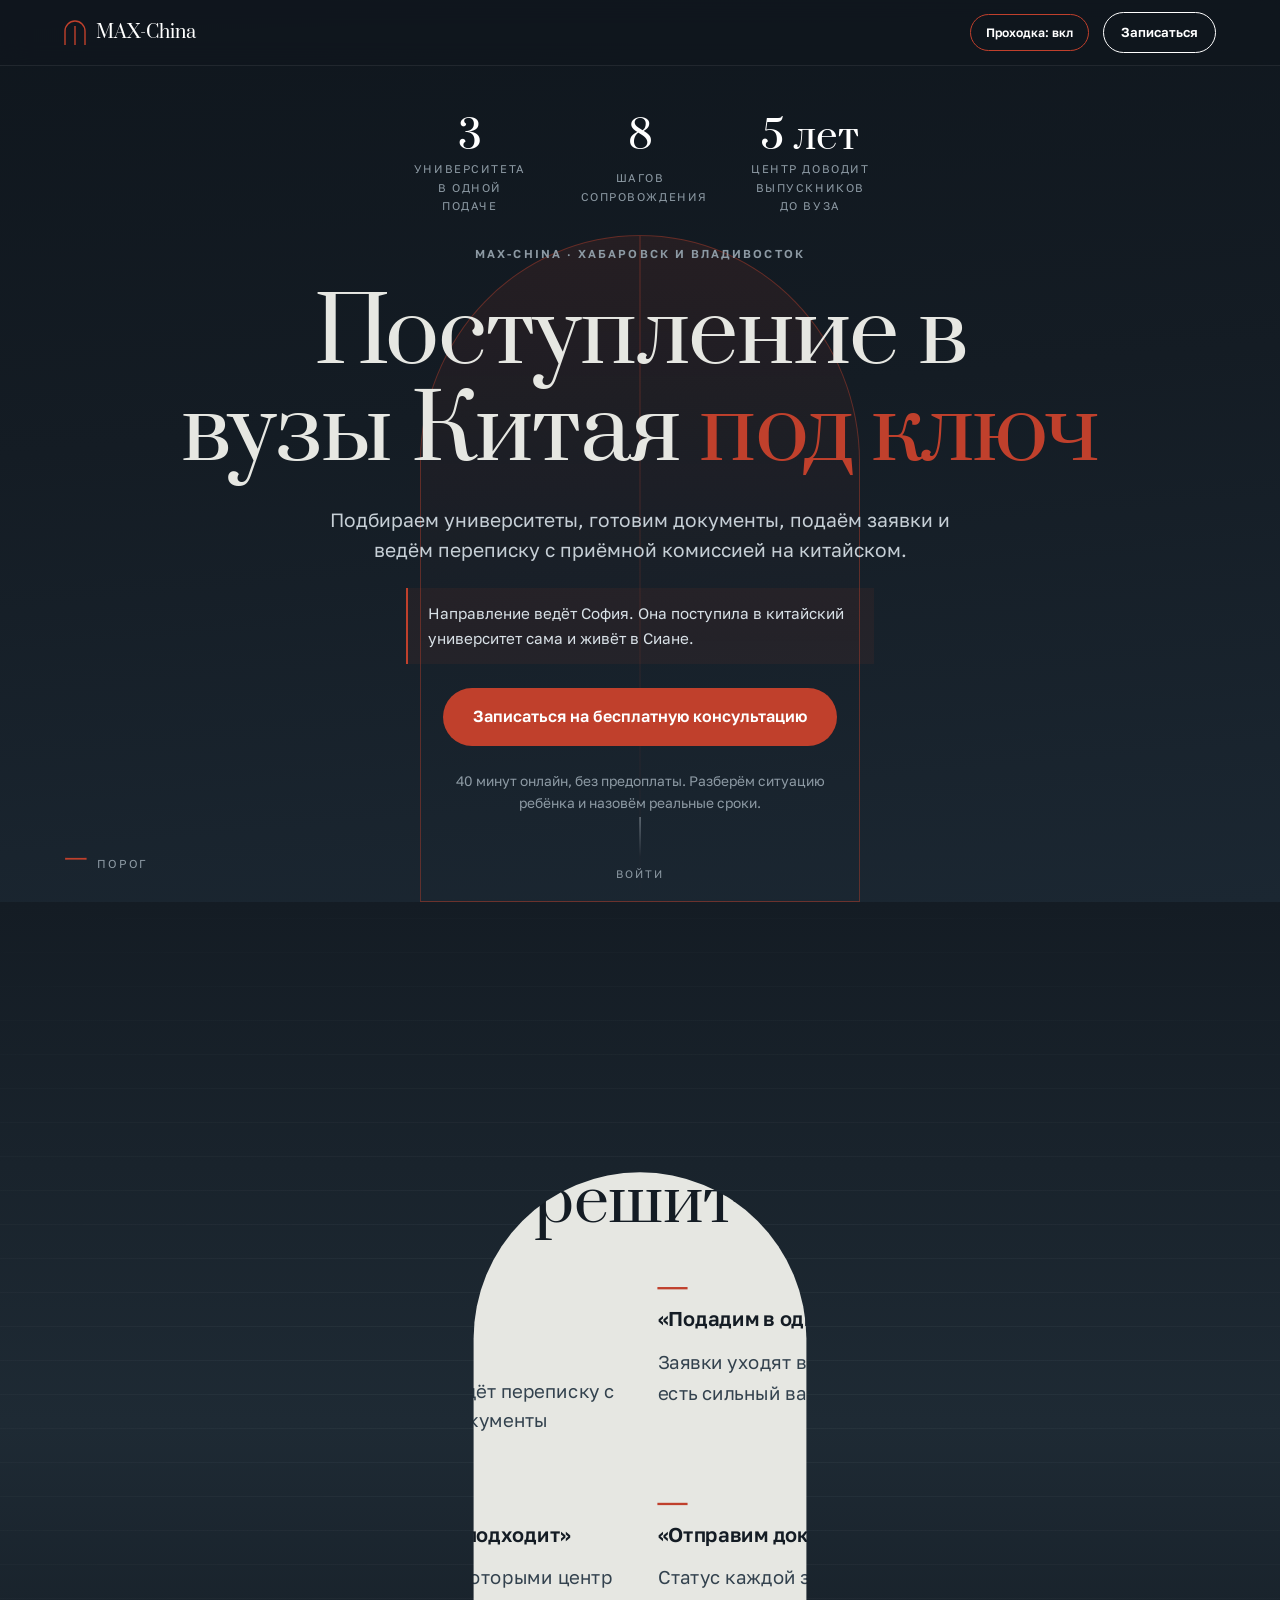
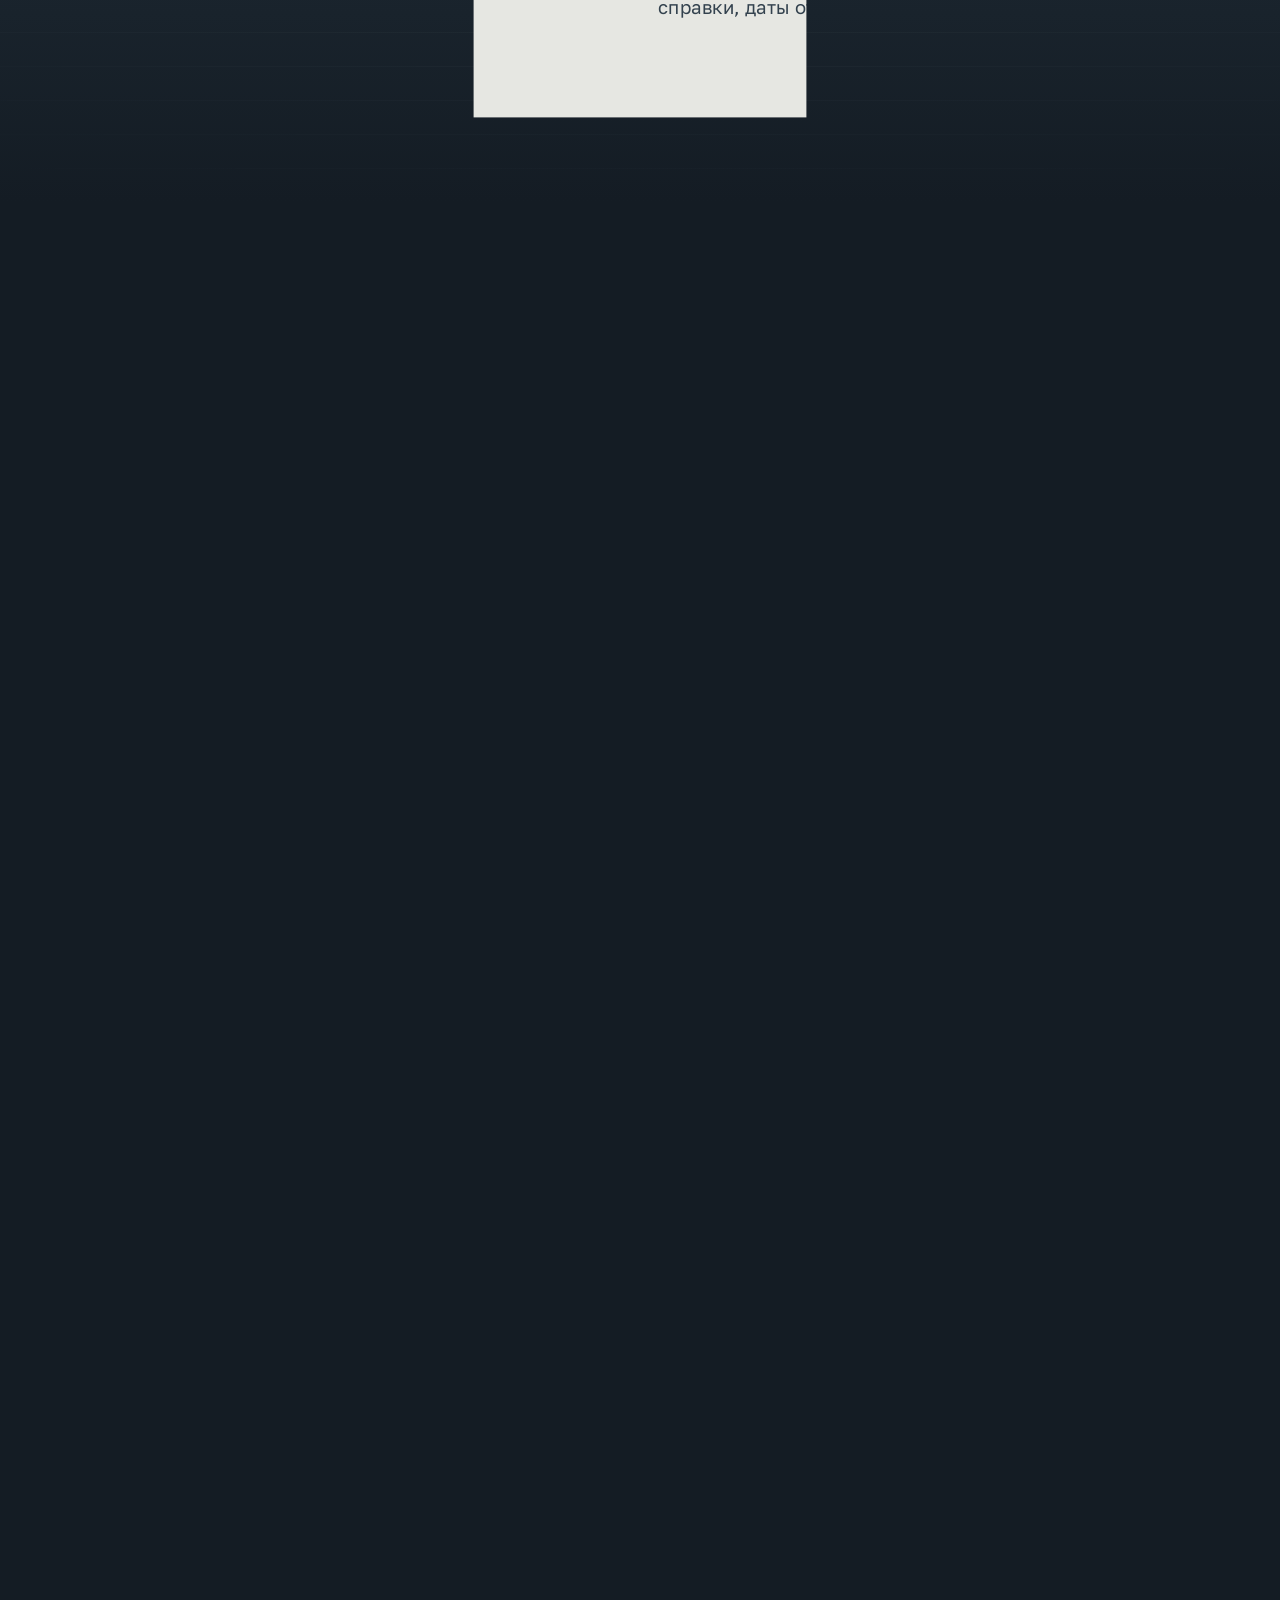
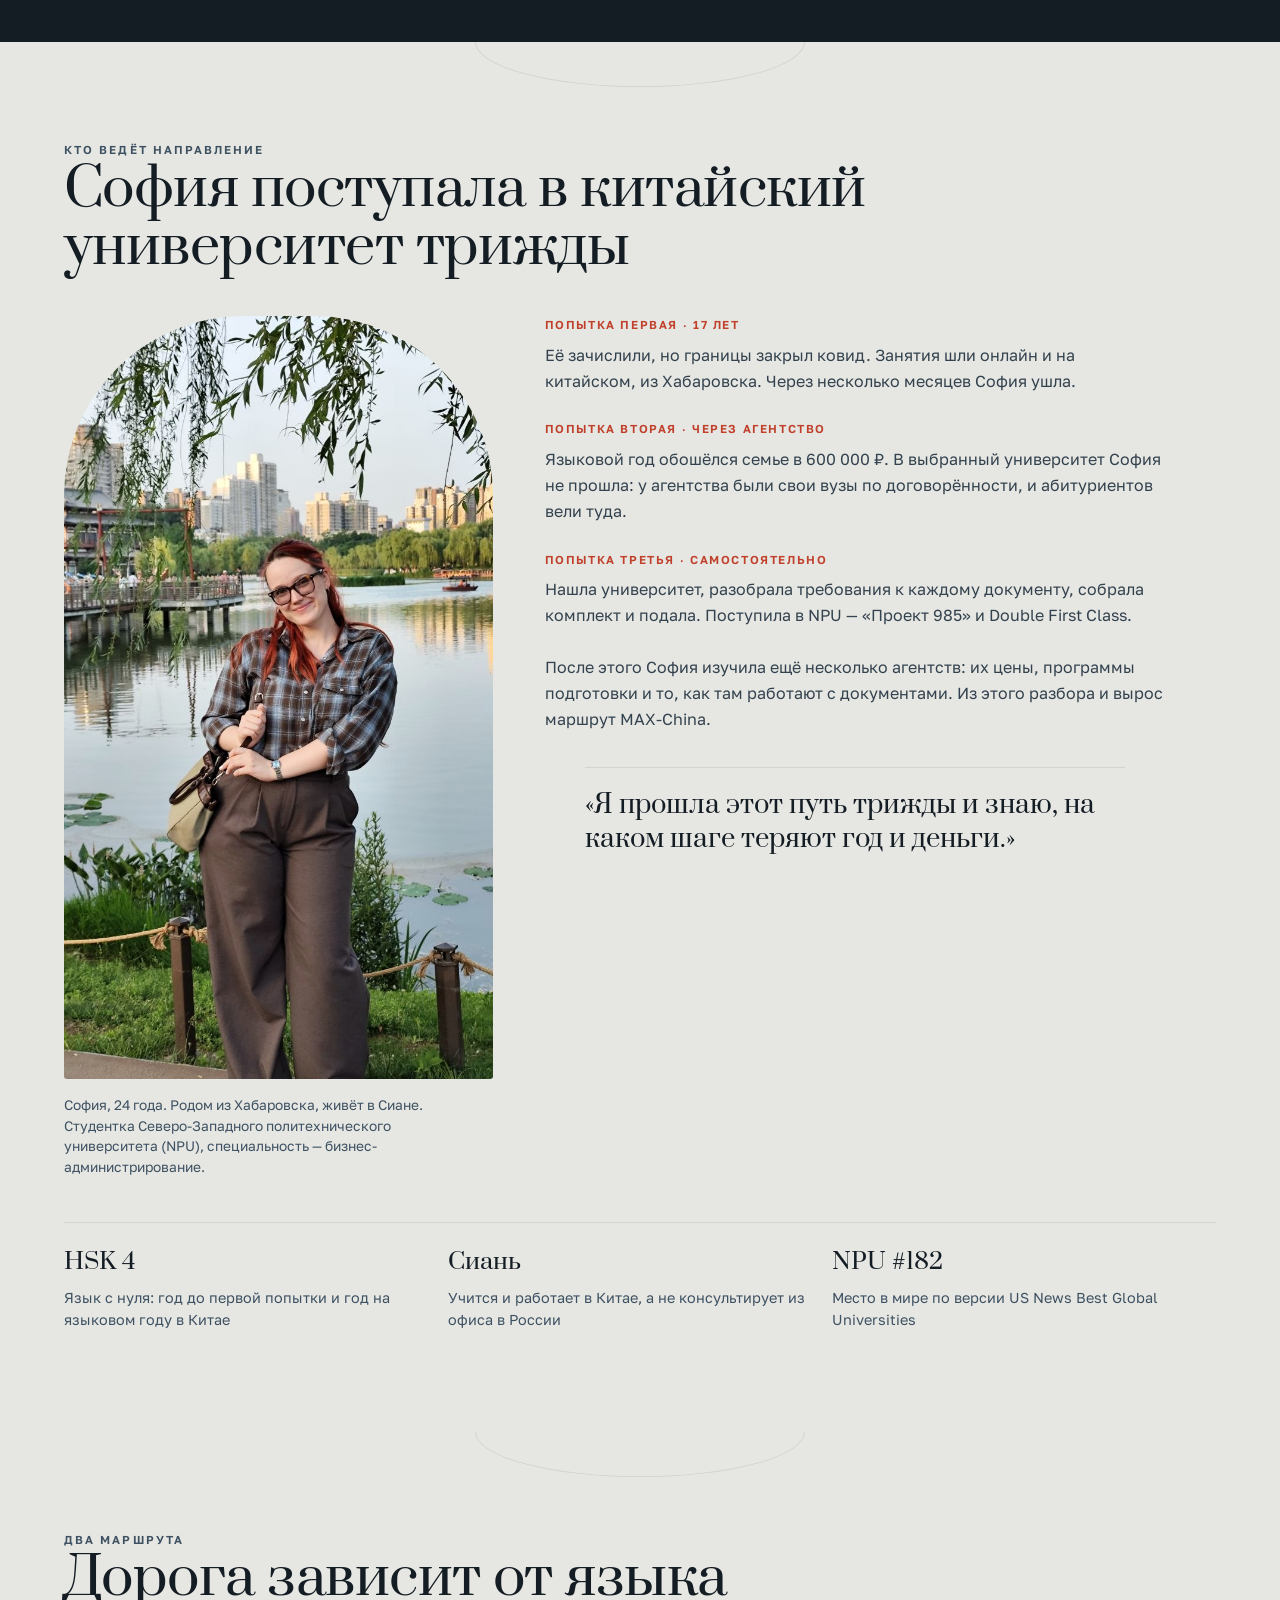
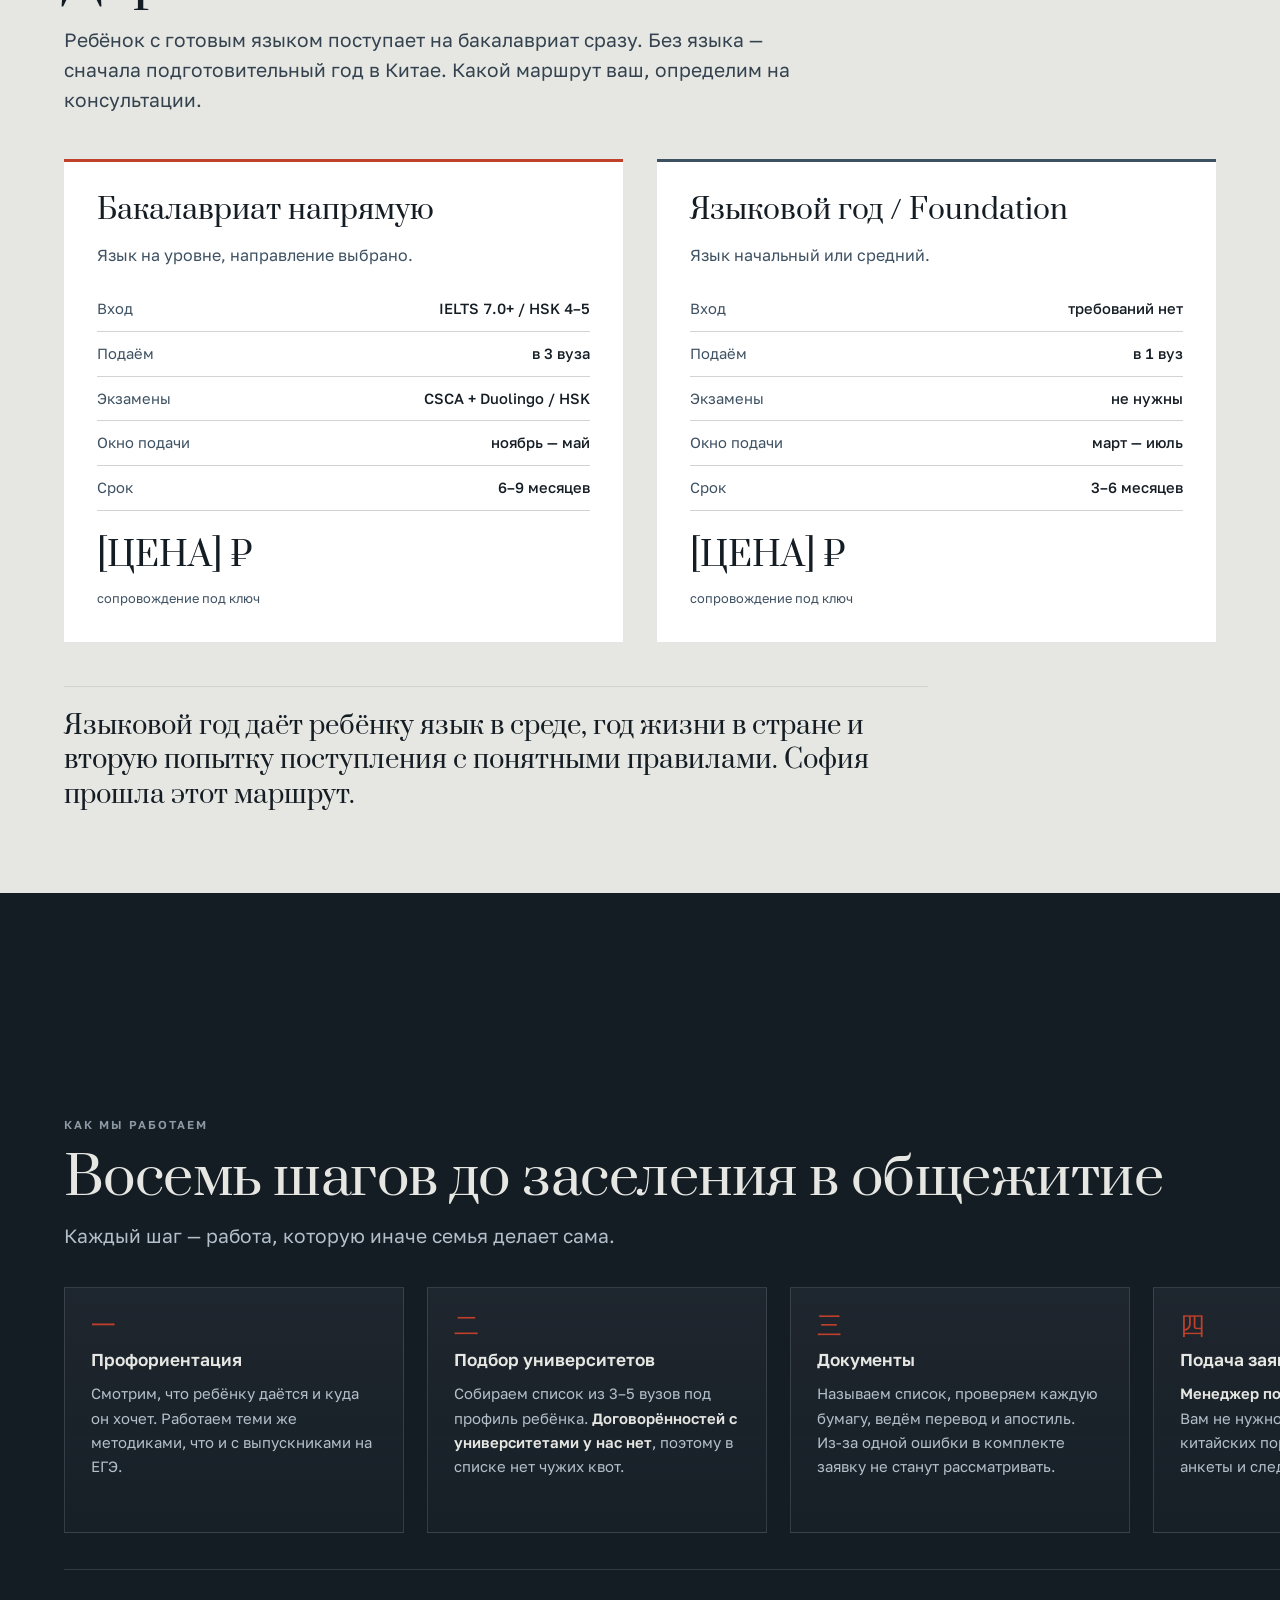
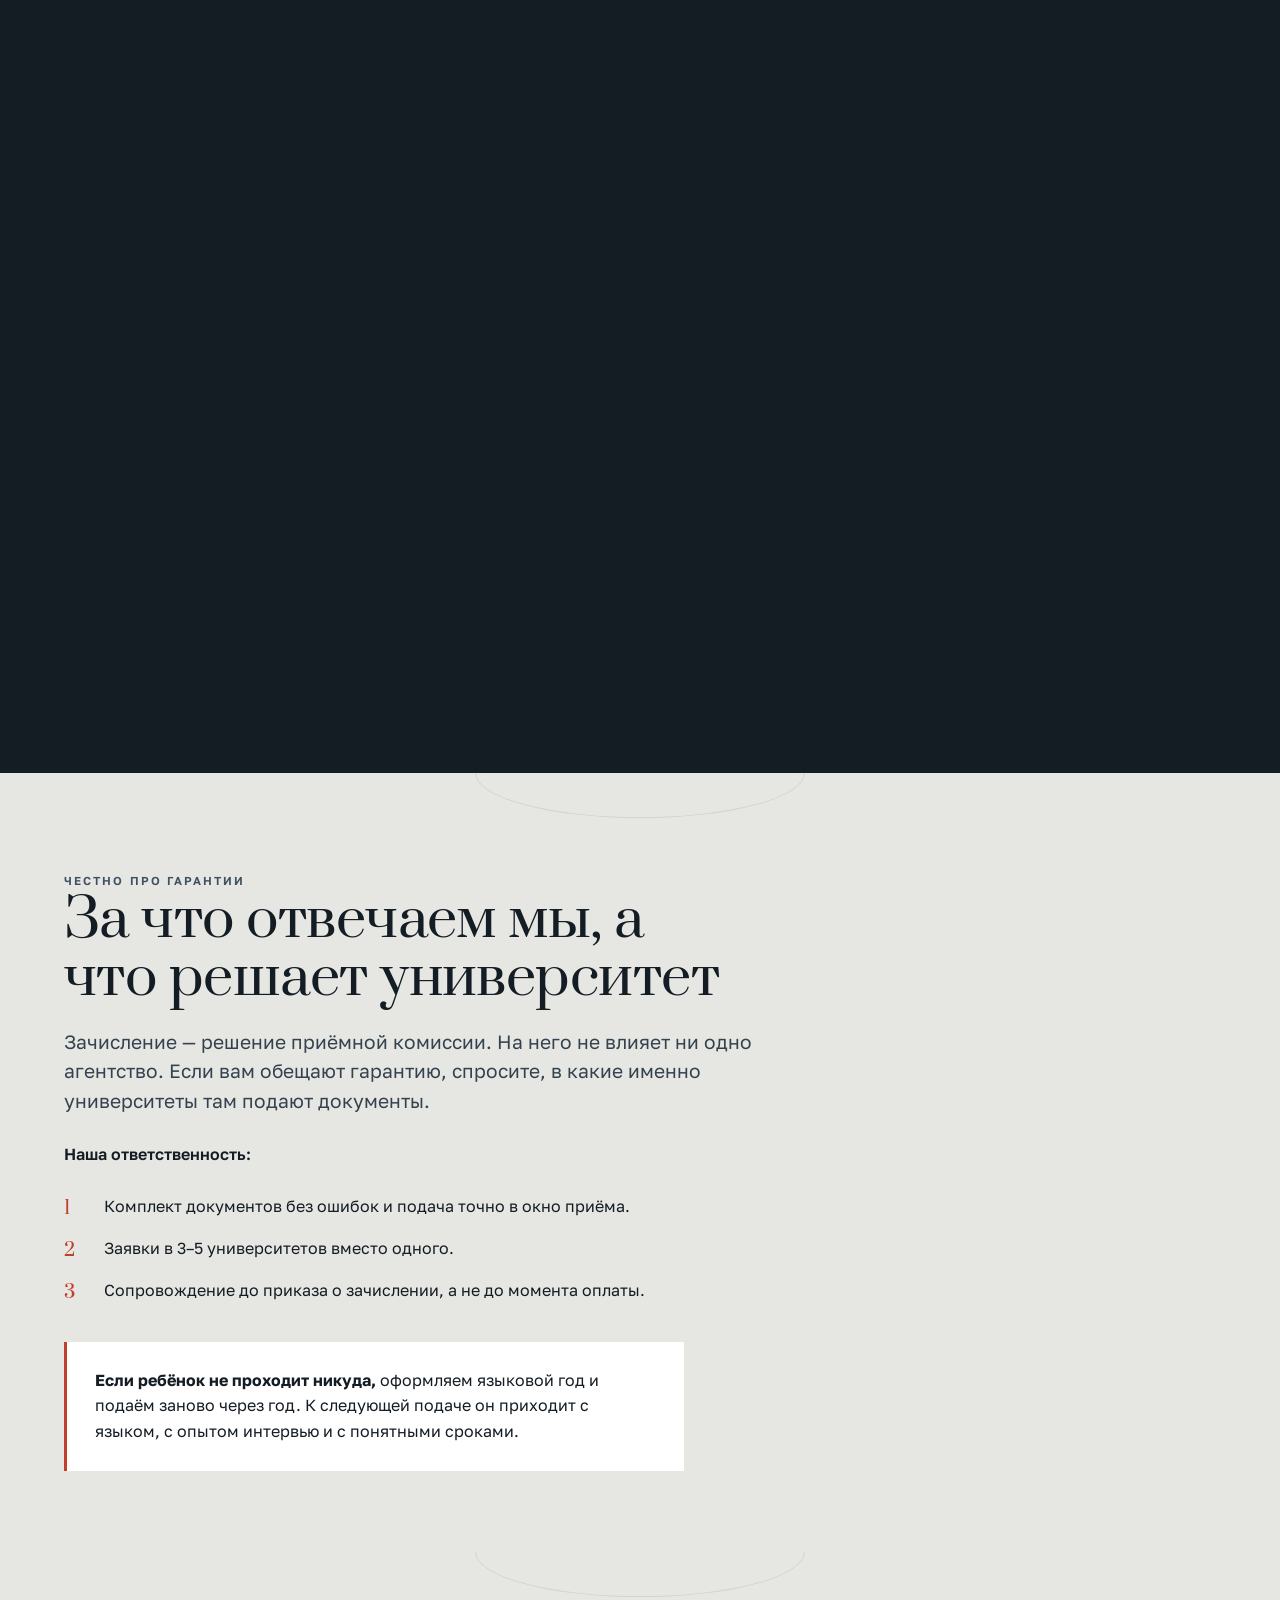
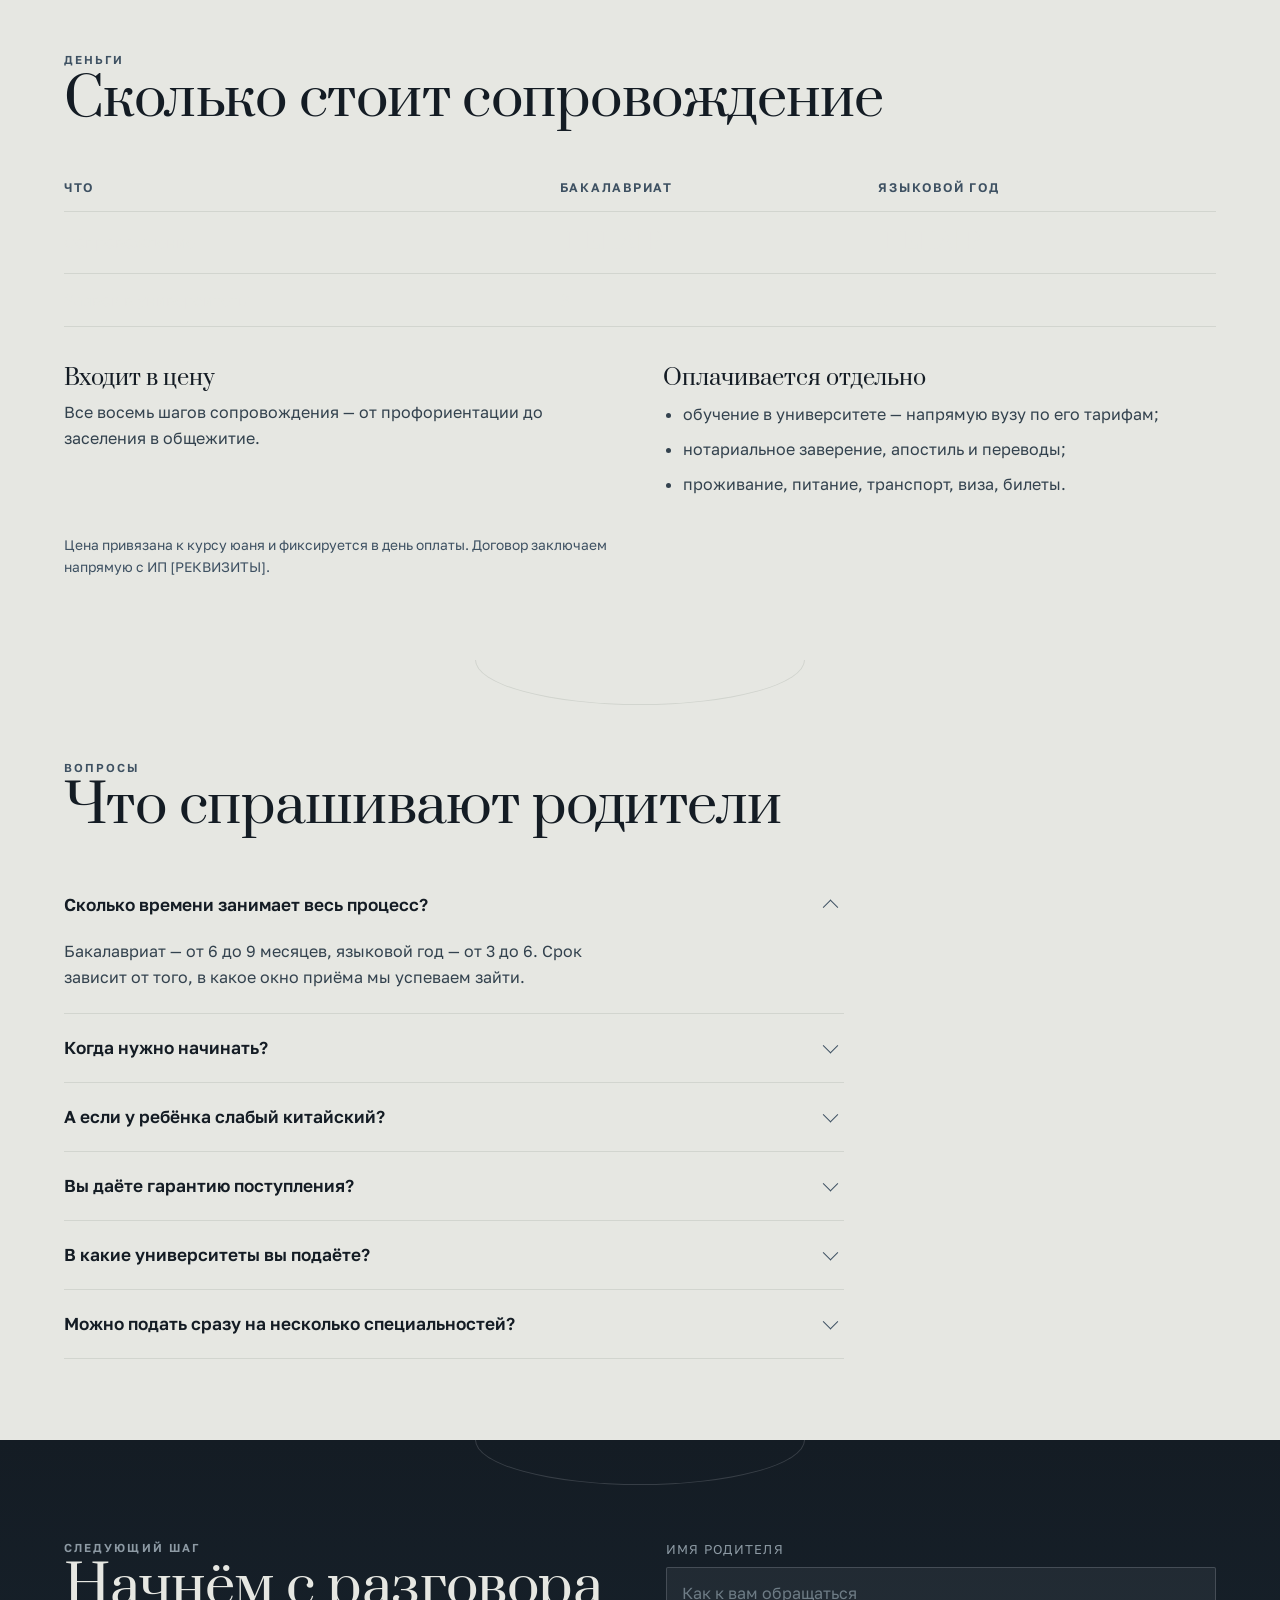
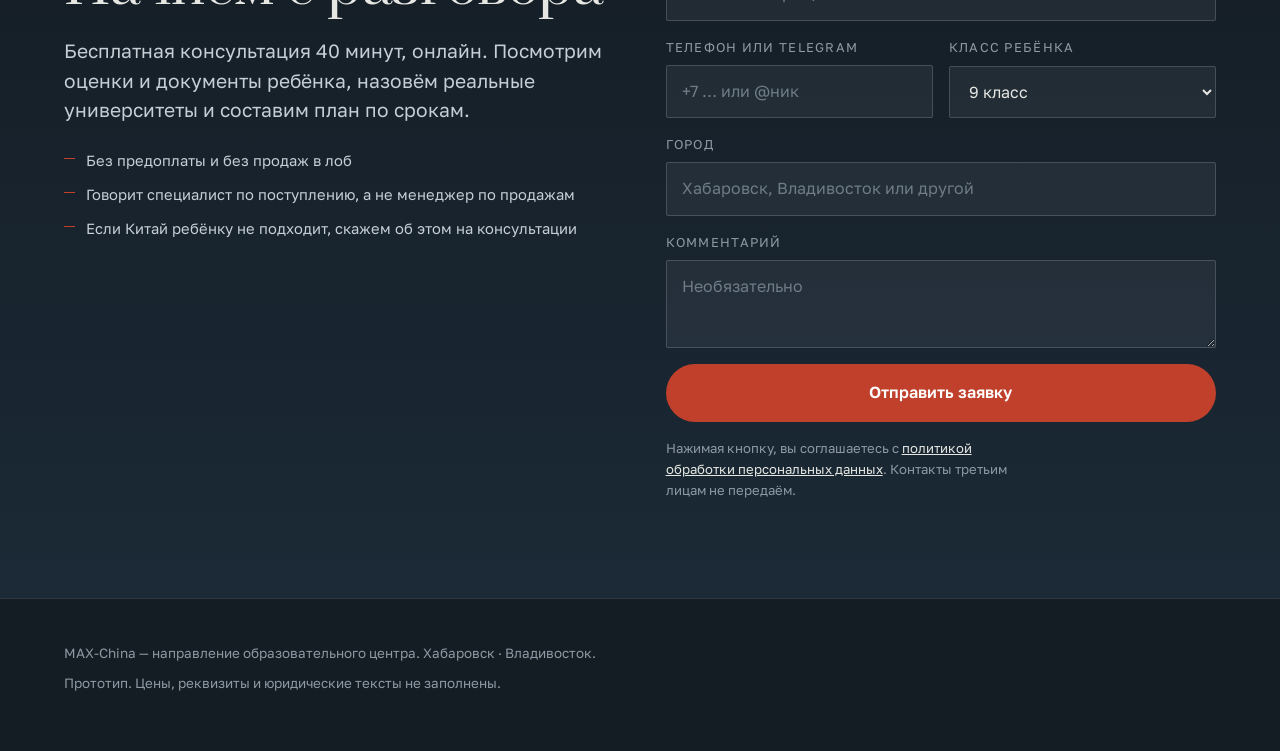
==== index.html @ 5c8c0815 "Лендинг MAX-China: черновик на согласование Одностраничный прототип направления «Поступление в Китай" ====
<title>MAX-China</title>
<!-- Черновик на согласовании: закрыт от поисковиков, пока не заполнены цены,
     реквизиты и юридические тексты. Снять перед реальным запуском. -->
<meta name="robots" content="noindex, nofollow">
<meta name="viewport" content="width=device-width, initial-scale=1">
<meta name="description" content="MAX-China — сопровождение поступления в университеты Китая. Хабаровск и Владивосток.">
<script>document.documentElement.className="js";</script>
<link rel="preconnect" href="https://fonts.googleapis.com">
<link rel="preconnect" href="https://fonts.gstatic.com" crossorigin>
<link rel="stylesheet" href="https://fonts.googleapis.com/css2?family=Prata&family=Golos+Text:wght@400;500;600;700&display=swap">

<style>
/* ============================================================
   MAX-China — прототип лендинга

   Движение на странице ровно два раза и оба разные:
   1) один проём внутрь — вход с первого экрана;
   2) один ход вбок — коридор из восьми шагов.
   Остальные блоки статичные, с аркой над заголовком.

   Проходка включается классом .motion на <html>.
   ============================================================ */

:root{
  --ink:        #141C24;
  --ink-soft:   #1E2A34;
  --brick:      #3E5162;
  --paper:      #E6E7E2;
  --paper-deep: #D2D5CF;
  --mist:       #8D9AA4;
  --cinnabar:   #C0402C;
  --cinnabar-lo:#8E2E20;

  --f-display: "Prata", "Times New Roman", serif;
  --f-body: "Golos Text", "Segoe UI", system-ui, sans-serif;
  --f-han: "Noto Serif SC", "Songti SC", "SimSun", serif;

  --gut: clamp(20px, 5vw, 80px);
  --measure: 62ch;
}

*,*::before,*::after{ box-sizing:border-box; }

body{
  margin:0; background:var(--ink); color:var(--paper);
  font-family:var(--f-body); font-size:clamp(16px,1.05vw,18px); line-height:1.62;
  -webkit-font-smoothing:antialiased; overflow-x:hidden;
}

h1,h2,h3{ font-family:var(--f-display); font-weight:400; text-wrap:balance; margin:0; line-height:1.08; }
h1{ font-size:clamp(2.6rem,7vw,6rem); letter-spacing:-.015em; }
h2{ font-size:clamp(1.9rem,4.2vw,3.5rem); letter-spacing:-.01em; }
h3{ font-size:clamp(1.15rem,1.7vw,1.4rem); }
p{ margin:0; }
a{ color:inherit; }
:focus-visible{ outline:2px solid var(--cinnabar); outline-offset:3px; border-radius:2px; }

.eyebrow{ font-size:.72rem; font-weight:600; text-transform:uppercase; letter-spacing:.18em; color:var(--mist); }
.lede{ font-size:clamp(1.05rem,1.5vw,1.28rem); line-height:1.55; }
.measure{ max-width:var(--measure); }

/* ---------- шапка ---------- */
.bar{
  position:fixed; inset:0 0 auto 0; z-index:60;
  display:flex; align-items:center; gap:14px; padding:12px var(--gut);
  background:rgba(16,23,30,.78);
  backdrop-filter:blur(12px); -webkit-backdrop-filter:blur(12px);
  border-bottom:1px solid rgba(232,236,240,.08);
}
.mark{ display:flex; align-items:center; gap:10px; text-decoration:none; margin-right:auto; }
.mark b{ font-family:var(--f-display); font-weight:400; font-size:1.12rem; color:#fff; }
.toggle{
  font:inherit; font-size:.76rem; font-weight:600; color:var(--mist);
  background:transparent; cursor:pointer; border:1px solid rgba(232,236,240,.22);
  border-radius:999px; padding:8px 15px; white-space:nowrap;
  transition:color .15s ease, border-color .15s ease;
}
.toggle[aria-pressed="true"]{ color:#fff; border-color:var(--cinnabar); }
.toggle:hover{ color:#fff; }
.bar .ghost{
  font-size:.82rem; font-weight:600; color:#fff; text-decoration:none;
  border:1px solid #fff; padding:9px 17px; border-radius:999px; white-space:nowrap;
}

.depth{
  position:fixed; left:var(--gut); bottom:26px; z-index:55; display:none;
  align-items:baseline; gap:9px; font-size:.72rem; letter-spacing:.16em;
  text-transform:uppercase; color:var(--mist); pointer-events:none;
}
.depth .han{ font-family:var(--f-han); font-size:1.5rem; letter-spacing:0; color:var(--cinnabar); line-height:1; }

/* ---------- базовая раскладка (движение выключено) ---------- */
.scene{ position:relative; height:auto !important; }
.stage{ position:static; }
.wall{ display:none; }
.aperture{ position:static; }
.aperture-inner{ position:static; display:block; }

.court{ background:var(--paper); color:var(--ink); }
.court .eyebrow{ color:var(--brick); }
.court h1,.court h2,.court h3{ color:var(--ink); }
.pad{ padding:clamp(64px,9vh,120px) var(--gut); width:100%; }

.plain{ position:relative; padding-top:clamp(84px,11vh,140px); }
.plain::before{
  content:""; position:absolute; left:50%; top:0; translate:-50% 0;
  width:min(44vw,330px); height:clamp(34px,5vh,62px);
  border:1px solid var(--paper-deep); border-top:0;
  border-radius:0 0 50% 50% / 0 0 100% 100%;
}
.final.plain::before{ border-color:rgba(232,236,240,.16); }

/* ---------- первый экран ---------- */
.hero{
  position:relative; min-height:100svh; display:grid; place-items:center; text-align:center;
  padding:118px var(--gut) 88px;
  background:linear-gradient(175deg,#0F161D 0%, var(--ink) 45%, #1B2732 100%);
  overflow:hidden;
}
.hero-gate{
  position:absolute; left:50%; bottom:0; translate:-50% 0;
  width:min(52vw,440px); height:74%;
  border-radius:50% 50% 0 0 / 34% 34% 0 0;
  border:1px solid rgba(192,64,44,.42);
  background:linear-gradient(180deg, rgba(192,64,44,.11), rgba(192,64,44,0) 62%);
}
.hero-gate::before{
  content:""; position:absolute; left:50%; top:0; bottom:0; width:1px;
  translate:-50% 0; background:linear-gradient(180deg,rgba(192,64,44,.42),transparent);
}
.hero-inner{ position:relative; z-index:2; display:grid; gap:24px; justify-items:center; }
.hero h1 .accent{ color:var(--cinnabar); }
.hero-sub{ max-width:54ch; color:#C6CFD6; }
.hero-note{
  display:inline-flex; gap:12px; text-align:left; max-width:52ch;
  padding:13px 20px; border-left:2px solid var(--cinnabar);
  background:rgba(192,64,44,.08); font-size:.95rem; color:#D9E1E7;
}
/* полоса чисел — приём MAXIMUM: цифра крупно, подпись мелко */
.stats{
  display:flex; flex-wrap:wrap; justify-content:center; gap:clamp(20px,4vw,56px);
  padding-bottom:6px;
}
.stat{ display:grid; gap:4px; justify-items:center; }
.stat b{ font-family:var(--f-display); font-weight:400; font-size:clamp(1.6rem,3vw,2.4rem); color:#fff; line-height:1; }
.stat span{ font-size:.7rem; text-transform:uppercase; letter-spacing:.14em; color:var(--mist); max-width:17ch; text-align:center; }
.scroll-hint{
  position:absolute; left:50%; bottom:20px; translate:-50% 0; z-index:3;
  display:grid; gap:8px; justify-items:center;
  font-size:.68rem; letter-spacing:.2em; text-transform:uppercase; color:var(--mist);
}
.scroll-hint i{ display:block; width:1px; height:40px; background:linear-gradient(180deg,var(--mist),transparent); }

/* ---------- кнопки ---------- */
.cta{
  display:inline-block; font:inherit; font-weight:600;
  padding:16px 30px; border:0; border-radius:999px; cursor:pointer;
  background:var(--cinnabar); color:#fff; text-decoration:none;
  transition:background .18s ease, transform .18s ease;
}
.cta:hover{ background:var(--cinnabar-lo); transform:translateY(-1px); }
.cta-note{ font-size:.86rem; color:var(--mist); max-width:46ch; }
.court .cta-note{ color:var(--brick); }

/* ---------- карточки «страх родителя → что делаем» ---------- */
.cards{ display:grid; gap:clamp(18px,2.4vw,32px); grid-template-columns:1fr 1fr; margin-top:44px; }
.card{ display:grid; gap:12px; align-content:start; }
.card h3{ font-family:var(--f-body); font-weight:600; font-size:clamp(1.02rem,1.35vw,1.14rem); line-height:1.42; color:var(--ink); }
.card h3::before{ content:""; display:block; width:26px; height:2px; background:var(--cinnabar); margin-bottom:14px; }
.card p{ color:#33424E; }

/* ---------- София ---------- */
.guide{ display:grid; gap:clamp(28px,4vw,64px); grid-template-columns:minmax(240px,.78fr) 1.22fr; align-items:start; margin-top:40px; }
.portrait img{ display:block; width:100%; height:auto; border-radius:180px 180px 3px 3px; filter:saturate(.92) contrast(1.03); }
.portrait figcaption{ margin-top:16px; font-size:.86rem; line-height:1.5; color:var(--brick); }
.beats{ display:grid; gap:26px; max-width:var(--measure); }
.beat{ display:grid; gap:8px; }
.beat .tag{ font-size:.72rem; font-weight:600; text-transform:uppercase; letter-spacing:.14em; color:var(--cinnabar); }
.beat p{ color:#33424E; }
.quote{
  margin-top:8px; padding:20px 0 0; border-top:1px solid var(--paper-deep);
  font-family:var(--f-display); font-size:clamp(1.15rem,2vw,1.6rem); line-height:1.34;
}
.facts{ display:grid; grid-template-columns:repeat(3,1fr); margin-top:44px; border-top:1px solid var(--paper-deep); }
.fact{ padding:20px 22px 4px 0; }
.fact dt{ font-family:var(--f-display); font-size:1.45rem; margin-bottom:7px; }
.fact dd{ margin:0; font-size:.9rem; line-height:1.5; color:var(--brick); }

/* ---------- два маршрута ---------- */
.paths{ display:grid; gap:clamp(20px,2.6vw,36px); grid-template-columns:1fr 1fr; margin-top:44px; }
.path{ padding:clamp(24px,2.6vw,38px); background:#fff; border-top:3px solid var(--brick); display:grid; gap:18px; align-content:start; }
.path--fast{ border-top-color:var(--cinnabar); }
.path h3{ font-size:clamp(1.3rem,2.2vw,1.75rem); font-family:var(--f-display); }
.path .who{ color:var(--brick); }
.spec{ display:grid; margin:0; }
.spec div{ display:flex; justify-content:space-between; gap:16px; padding:10px 0; border-bottom:1px solid var(--paper-deep); font-size:.92rem; }
.spec dt{ color:var(--brick); }
.spec dd{ margin:0; text-align:right; font-weight:500; font-variant-numeric:tabular-nums; }
.price{ font-family:var(--f-display); font-size:clamp(1.5rem,2.6vw,2.1rem); }
.price small{ display:block; font-family:var(--f-body); font-size:.8rem; color:var(--brick); margin-top:5px; }

.pull{
  margin-top:44px; padding:22px 0 0; border-top:1px solid var(--paper-deep);
  font-family:var(--f-display); font-size:clamp(1.15rem,2vw,1.65rem); line-height:1.34; max-width:48ch;
}

/* ---------- коридор из восьми шагов ---------- */
.corridor{ background:var(--ink); }
.corridor-head{ padding:clamp(64px,9vh,110px) var(--gut) 0; display:grid; gap:14px; }
.track{
  display:flex; flex-direction:column; gap:clamp(16px,1.8vw,28px);
  padding:clamp(32px,5vh,56px) var(--gut) clamp(64px,9vh,110px);
}
.step{
  padding:26px 26px 30px; border:1px solid rgba(232,236,240,.14);
  background:linear-gradient(180deg,rgba(232,236,240,.05),rgba(232,236,240,.015));
  display:grid; gap:12px; align-content:start;
}
.step .n{ font-family:var(--f-han); font-size:1.55rem; color:var(--cinnabar); line-height:1; }
.step h3{ font-family:var(--f-body); font-weight:600; font-size:1.08rem; }
.step p{ font-size:.93rem; color:#B4C0C9; }
.step p b{ color:var(--paper); font-weight:600; }
.rail{ display:none; height:1px; background:rgba(232,236,240,.14); margin:clamp(24px,4vh,44px) var(--gut) 0; position:relative; }
.rail::after{ content:""; position:absolute; left:0; top:0; height:1px; background:var(--cinnabar); width:calc(var(--p,0) * 100%); }

/* ---------- гарантии ---------- */
.duties{ display:grid; gap:16px; margin:26px 0 0; padding:0; list-style:none; max-width:var(--measure); counter-reset:d; }
.duties li{ counter-increment:d; padding-left:40px; position:relative; }
.duties li::before{ content:counter(d); position:absolute; left:0; top:0; font-family:var(--f-display); font-size:1.15rem; color:var(--cinnabar); }
.callout{ margin-top:38px; padding:26px 28px; background:#fff; border-left:3px solid var(--cinnabar); max-width:var(--measure); }

/* ---------- цена ---------- */
.pricetable{ width:100%; border-collapse:collapse; margin-top:36px; }
.pricetable th,.pricetable td{ text-align:left; padding:16px 18px 16px 0; border-bottom:1px solid var(--paper-deep); font-variant-numeric:tabular-nums; }
.pricetable thead th{ font-weight:600; font-size:.78rem; text-transform:uppercase; letter-spacing:.14em; color:var(--brick); }
.pricetable td.v{ font-family:var(--f-display); font-size:1.35rem; }
.twocol{ display:grid; gap:clamp(24px,3.6vw,56px); grid-template-columns:1fr 1fr; margin-top:40px; }
.twocol ul{ margin:12px 0 0; padding-left:20px; display:grid; gap:9px; color:#33424E; }
.fineprint{ margin-top:36px; font-size:.86rem; color:var(--brick); max-width:var(--measure); }

/* ---------- FAQ ---------- */
.faq{ margin-top:36px; max-width:78ch; }
.faq details{ border-bottom:1px solid var(--paper-deep); }
.faq summary{ cursor:pointer; padding:20px 40px 20px 0; position:relative; list-style:none; font-weight:600; font-size:clamp(1rem,1.35vw,1.12rem); }
.faq summary::-webkit-details-marker{ display:none; }
.faq summary::after{
  content:""; position:absolute; right:8px; top:50%; width:11px; height:11px;
  border-right:1px solid var(--brick); border-bottom:1px solid var(--brick);
  translate:0 -70%; rotate:45deg; transition:rotate .2s ease;
}
.faq details[open] summary::after{ rotate:225deg; translate:0 -30%; }
.faq .a{ padding:0 40px 22px 0; color:#33424E; max-width:var(--measure); }

/* ---------- форма ---------- */
.final{ background:linear-gradient(180deg,var(--ink) 0%,#1B2A36 100%); }
.formwrap{ display:grid; gap:clamp(28px,4vw,64px); grid-template-columns:1fr 1fr; align-items:start; }
form{ display:grid; gap:16px; }
.field{ display:grid; gap:7px; }
.field label{ font-size:.8rem; letter-spacing:.1em; text-transform:uppercase; color:var(--mist); }
.field input,.field select,.field textarea{
  font:inherit; color:var(--paper); background:rgba(232,236,240,.06);
  border:1px solid rgba(232,236,240,.18); border-radius:2px; padding:13px 15px;
}
.field textarea{ min-height:88px; resize:vertical; }
.field input::placeholder,.field textarea::placeholder{ color:#6E7C86; }
.row2{ display:grid; gap:16px; grid-template-columns:1fr 1fr; }
.consent{ font-size:.82rem; color:var(--mist); max-width:46ch; }
.consent a{ color:var(--paper); }
.reassure{ margin-top:24px; display:grid; gap:10px; padding:0; list-style:none; font-size:.92rem; color:#C6CFD6; }
.reassure li{ padding-left:22px; position:relative; }
.reassure li::before{ content:""; position:absolute; left:0; top:.62em; width:11px; height:1px; background:var(--cinnabar); }

footer{ padding:44px var(--gut) 56px; border-top:1px solid rgba(232,236,240,.12); font-size:.84rem; color:var(--mist); display:grid; gap:8px; }

/* ============================================================
   ДВИЖЕНИЕ — только при .motion
   ============================================================ */
html.motion .scene[data-h="260"]{ height:260vh !important; }
html.motion .scene[data-h="520"]{ height:520vh !important; }
html.motion .stage{ position:sticky; top:0; height:100svh; overflow:hidden; }
html.motion .depth{ display:flex; }

/* 1. Единственный проём внутрь */
html.motion .wall{
  display:block; position:absolute; inset:0;
  background:linear-gradient(180deg, var(--ink) 0%, var(--ink-soft) 58%, var(--ink) 100%);
}
html.motion .wall::after{
  content:""; position:absolute; inset:0;
  background-image:repeating-linear-gradient(0deg, transparent 0 33px, rgba(232,236,240,.045) 33px 34px);
  mask-image:radial-gradient(120% 80% at 50% 50%, #000 20%, transparent 78%);
}
html.motion .aperture{
  position:absolute; inset:0; will-change:clip-path;
  clip-path: inset(
    calc((1 - var(--p,0)) * 30%)
    calc((1 - var(--p,0)) * 37%)
    calc((1 - var(--p,0)) * 8%)
    calc((1 - var(--p,0)) * 37%)
    round calc((1 - var(--p,0)) * 44vmin) calc((1 - var(--p,0)) * 44vmin) 0 0
  );
}
html.motion .aperture-inner{
  position:absolute; inset:0; display:grid; place-items:center;
  transform:scale(calc(1.16 - var(--p,0) * .16)); will-change:transform;
}

/* 2. Единственный ход вбок */
html.motion .corridor .stage{ display:grid; align-content:center; }
html.motion .corridor-head{ padding:0 var(--gut); margin-bottom:clamp(24px,4vh,48px); }
html.motion .track{
  flex-direction:row; width:max-content; padding:0 var(--gut);
  transform:translate3d(calc(var(--p,0) * -1 * var(--shift,0px)),0,0);
  will-change:transform;
}
html.motion .step{ width:min(76vw,340px); flex:0 0 auto; }
html.motion .rail{ display:block; }

/* ---------- телефон ---------- */
@media (max-width:900px){
  .cards,.split,.guide,.paths,.twocol,.formwrap,.row2{ grid-template-columns:1fr; }
  .facts{ grid-template-columns:1fr; }
  .fact{ padding:16px 0; border-bottom:1px solid var(--paper-deep); }
  .portrait img{ border-radius:140px 140px 3px 3px; max-height:62vh; object-fit:cover; object-position:50% 22%; }
  .depth{ display:none !important; }
  .stats{ gap:22px 32px; }
  html.motion .aperture{
    clip-path: inset(
      calc((1 - var(--p,0)) * 22%)
      calc((1 - var(--p,0)) * 16%)
      calc((1 - var(--p,0)) * 6%)
      calc((1 - var(--p,0)) * 16%)
      round calc((1 - var(--p,0)) * 34vmin) calc((1 - var(--p,0)) * 34vmin) 0 0
    );
  }
  html.motion .corridor{ height:auto !important; }
  html.motion .corridor .stage{ position:static; height:auto; overflow:visible; display:block; }
  html.motion .corridor-head{ padding:clamp(64px,9vh,110px) var(--gut) 0; margin-bottom:0; }
  html.motion .track{ flex-direction:column; width:auto; transform:none; padding:clamp(32px,5vh,56px) var(--gut) clamp(64px,9vh,110px); }
  html.motion .step{ width:auto; }
  html.motion .rail{ display:none; }
}
</style>

<header class="bar">
  <a class="mark" href="#top" aria-label="MAX-China, наверх">
    <svg width="22" height="26" viewBox="0 0 22 26" fill="none" aria-hidden="true">
      <path d="M1 25V11a10 10 0 0 1 20 0v14" stroke="#C0402C" stroke-width="1.4"/>
      <path d="M11 25V6" stroke="#C0402C" stroke-width="1.4"/>
    </svg>
    <b>MAX-China</b>
  </a>
  <button class="toggle" id="motionbtn" type="button" aria-pressed="false">Проходка: выкл</button>
  <a class="ghost" href="#zayavka">Записаться</a>
</header>

<div class="depth" aria-hidden="true"><span class="han" id="han">一</span><span id="gatename">Порог</span></div>

<!-- ============ 一 ПОРОГ ============ -->
<section class="hero" id="top" data-gate="一" data-name="Порог">
  <div class="hero-gate" aria-hidden="true"></div>
  <div class="hero-inner">
    <div class="stats">
      <div class="stat"><b>3</b><span>университета в одной подаче</span></div>
      <div class="stat"><b>8</b><span>шагов сопровождения</span></div>
      <div class="stat"><b>5 лет</b><span>центр доводит выпускников до вуза</span></div>
    </div>
    <p class="eyebrow">MAX-China · Хабаровск и Владивосток</p>
    <h1>Поступление в вузы&nbsp;Китая <span class="accent">под ключ</span></h1>
    <p class="lede hero-sub">
      Подбираем университеты, готовим документы, подаём заявки и ведём переписку
      с приёмной комиссией на китайском.
    </p>
    <p class="hero-note">
      Направление ведёт София. Она поступила в китайский университет сама
      и живёт в Сиане.
    </p>
    <a class="cta" href="#zayavka">Записаться на бесплатную консультацию</a>
    <p class="cta-note">40 минут онлайн, без предоплаты. Разберём ситуацию ребёнка и назовём реальные сроки.</p>
  </div>
  <div class="scroll-hint" aria-hidden="true"><i></i>Войти</div>
</section>

<!-- ============ 二 ЕДИНСТВЕННЫЙ ПРОЁМ ВНУТРЬ ============ -->
<section class="scene" data-scroll data-h="260" data-gate="二" data-name="Задачи">
  <div class="stage">
    <div class="wall" aria-hidden="true"></div>
    <div class="aperture">
      <div class="aperture-inner">
        <div class="court pad">
          <p class="eyebrow">Что тревожит родителей</p>
          <h2 class="measure">Мы закрываем задачи, которые семья не решит сама</h2>
          <div class="cards">
            <article class="card">
              <h3>«Я не знаю китайского. Как я буду разбираться с их университетом?»</h3>
              <p>Менеджер заполняет анкеты, подаёт документы и ведёт переписку с приёмной комиссией на китайском. От вас нужны документы ребёнка и подпись.</p>
            </article>
            <article class="card">
              <h3>«Подадим в один вуз, не пройдём — и год потерян»</h3>
              <p>Заявки уходят в 3–5 университетов одновременно. В списке всегда есть сильный вариант и надёжный, чтобы у ребёнка остался выбор.</p>
            </article>
            <article class="card">
              <h3>«Мы не понимаем, какая специальность ребёнку подходит»</h3>
              <p>Начинаем с профориентации по тем же методикам, которыми центр пять лет ведёт выпускников к поступлению.</p>
            </article>
            <article class="card">
              <h3>«Отправим документы и будем сидеть без новостей»</h3>
              <p>Статус каждой заявки ведёт менеджер. Запросы вуза, недостающие справки, даты ответов — вы узнаёте от нас, а не ищете сами.</p>
            </article>
          </div>
        </div>
      </div>
    </div>
  </div>
</section>

<!-- ============ 三 СОФИЯ ============ -->
<section class="court plain pad" data-gate="三" data-name="Проводник">
  <p class="eyebrow">Кто ведёт направление</p>
  <h2 class="measure">София поступала в китайский университет трижды</h2>
  <div class="guide">
    <figure class="portrait" style="margin:0">
      <img src="[data-uri]" alt="София, эксперт направления MAX-China, в парке в Сиане">
      <figcaption>
        София, 24 года. Родом из Хабаровска, живёт в Сиане.
        Студентка Северо-Западного политехнического университета&nbsp;(NPU),
        специальность — бизнес-администрирование.
      </figcaption>
    </figure>
    <div class="beats">
      <div class="beat">
        <span class="tag">Попытка первая · 17 лет</span>
        <p>Её зачислили, но границы закрыл ковид. Занятия шли онлайн и на китайском, из Хабаровска. Через несколько месяцев София ушла.</p>
      </div>
      <div class="beat">
        <span class="tag">Попытка вторая · через агентство</span>
        <p>Языковой год обошёлся семье в 600 000 ₽. В выбранный университет София не прошла: у агентства были свои вузы по договорённости, и абитуриентов вели туда.</p>
      </div>
      <div class="beat">
        <span class="tag">Попытка третья · самостоятельно</span>
        <p>Нашла университет, разобрала требования к каждому документу, собрала комплект и подала. Поступила в NPU — «Проект 985» и Double First Class.</p>
      </div>
      <div class="beat">
        <p>После этого София изучила ещё несколько агентств: их цены, программы подготовки и то, как там работают с документами. Из этого разбора и вырос маршрут MAX-China.</p>
      </div>
      <blockquote class="quote">«Я прошла этот путь трижды и знаю, на каком шаге теряют год и деньги.»</blockquote>
    </div>
  </div>
  <dl class="facts">
    <div class="fact"><dt>HSK 4</dt><dd>Язык с нуля: год до первой попытки и год на языковом году в Китае</dd></div>
    <div class="fact"><dt>Сиань</dt><dd>Учится и работает в Китае, а не консультирует из офиса в России</dd></div>
    <div class="fact"><dt>NPU #182</dt><dd>Место в мире по версии US News Best Global Universities</dd></div>
  </dl>
</section>

<!-- ============ 四 ДВА МАРШРУТА ============ -->
<section class="court plain pad" data-gate="四" data-name="Развилка">
  <p class="eyebrow">Два маршрута</p>
  <h2 class="measure">Дорога зависит от языка</h2>
  <p class="lede measure" style="margin-top:18px; color:#33424E">
    Ребёнок с готовым языком поступает на бакалавриат сразу. Без языка —
    сначала подготовительный год в Китае. Какой маршрут ваш, определим
    на консультации.
  </p>
  <div class="paths">
    <article class="path path--fast">
      <h3>Бакалавриат напрямую</h3>
      <p class="who">Язык на уровне, направление выбрано.</p>
      <dl class="spec">
        <div><dt>Вход</dt><dd>IELTS 7.0+ / HSK 4–5</dd></div>
        <div><dt>Подаём</dt><dd>в 3 вуза</dd></div>
        <div><dt>Экзамены</dt><dd>CSCA + Duolingo / HSK</dd></div>
        <div><dt>Окно подачи</dt><dd>ноябрь — май</dd></div>
        <div><dt>Срок</dt><dd>6–9 месяцев</dd></div>
      </dl>
      <p class="price">[ЦЕНА] ₽<small>сопровождение под ключ</small></p>
    </article>
    <article class="path">
      <h3>Языковой год / Foundation</h3>
      <p class="who">Язык начальный или средний.</p>
      <dl class="spec">
        <div><dt>Вход</dt><dd>требований нет</dd></div>
        <div><dt>Подаём</dt><dd>в 1 вуз</dd></div>
        <div><dt>Экзамены</dt><dd>не нужны</dd></div>
        <div><dt>Окно подачи</dt><dd>март — июль</dd></div>
        <div><dt>Срок</dt><dd>3–6 месяцев</dd></div>
      </dl>
      <p class="price">[ЦЕНА] ₽<small>сопровождение под ключ</small></p>
    </article>
  </div>
  <p class="pull">Языковой год даёт ребёнку язык в среде, год жизни в стране и вторую попытку поступления с понятными правилами. София прошла этот маршрут.</p>
</section>

<!-- ============ 五 ЕДИНСТВЕННЫЙ ХОД ВБОК ============ -->
<section class="scene corridor" data-scroll data-h="520" data-gate="五" data-name="Коридор">
  <div class="stage">
    <div class="corridor-head">
      <p class="eyebrow">Как мы работаем</p>
      <h2 class="measure">Восемь шагов до заселения в общежитие</h2>
      <p class="lede measure" style="color:#B4C0C9">
        Каждый шаг — работа, которую иначе семья делает сама.
      </p>
    </div>
    <div class="track" id="track">
      <article class="step"><span class="n">一</span><h3>Профориентация</h3><p>Смотрим, что ребёнку даётся и куда он хочет. Работаем теми же методиками, что и с выпускниками на ЕГЭ.</p></article>
      <article class="step"><span class="n">二</span><h3>Подбор университетов</h3><p>Собираем список из 3–5 вузов под профиль ребёнка. <b>Договорённостей с университетами у нас нет</b>, поэтому в списке нет чужих квот.</p></article>
      <article class="step"><span class="n">三</span><h3>Документы</h3><p>Называем список, проверяем каждую бумагу, ведём перевод и апостиль. Из-за одной ошибки в комплекте заявку не станут рассматривать.</p></article>
      <article class="step"><span class="n">四</span><h3>Подача заявок</h3><p><b>Менеджер подаёт документы сам.</b> Вам не нужно регистрироваться в китайских порталах, заполнять анкеты и следить за дедлайнами.</p></article>
      <article class="step"><span class="n">五</span><h3>Экзамены и эссе</h3><p>Записываем на CSCA, Duolingo или HSK. Мотивационное письмо правим и переводим: по нему университет решает, брать человека или нет.</p></article>
      <article class="step"><span class="n">六</span><h3>Собеседование</h3><p>Если вуз проводит интервью, прогоняем его заранее: разбираем вопросы, репетируем ответы.</p></article>
      <article class="step"><span class="n">七</span><h3>Переписка с комиссией</h3><p><b>Менеджер общается с университетом вместо вас</b> — на китайском, в их часовом поясе. Запросы, справки, статус заявки идут через нас.</p></article>
      <article class="step"><span class="n">八</span><h3>Приезд и быт</h3><p>Готовим к жизни на месте: WeChat, Alipay, банковская карта, связь, заселение в общежитие.</p></article>
    </div>
    <div class="rail" aria-hidden="true"></div>
  </div>
</section>

<!-- ============ 六 ГАРАНТИИ ============ -->
<section class="court plain pad" data-gate="六" data-name="Гарантии">
  <p class="eyebrow">Честно про гарантии</p>
  <h2 class="measure">За что отвечаем мы, а что решает университет</h2>
  <p class="lede measure" style="margin-top:20px; color:#33424E">
    Зачисление — решение приёмной комиссии. На него не влияет ни одно агентство.
    Если вам обещают гарантию, спросите, в какие именно университеты там подают
    документы.
  </p>
  <p style="margin-top:26px; font-weight:600">Наша ответственность:</p>
  <ol class="duties">
    <li>Комплект документов без ошибок и подача точно в окно приёма.</li>
    <li>Заявки в 3–5 университетов вместо одного.</li>
    <li>Сопровождение до приказа о зачислении, а не до момента оплаты.</li>
  </ol>
  <div class="callout">
    <p><strong>Если ребёнок не проходит никуда,</strong> оформляем языковой год и подаём заново через год. К следующей подаче он приходит с языком, с опытом интервью и с понятными сроками.</p>
  </div>
</section>

<!-- ============ 七 ЦЕНА ============ -->
<section class="court plain pad" data-gate="七" data-name="Цена">
  <p class="eyebrow">Деньги</p>
  <h2 class="measure">Сколько стоит сопровождение</h2>
  <table class="pricetable">
    <thead><tr><th>Что</th><th>Бакалавриат</th><th>Языковой год</th></tr></thead>
    <tbody>
      <tr><td>Сопровождение</td><td class="v">[ЦЕНА] ₽</td><td class="v">[ЦЕНА] ₽</td></tr>
      <tr><td>Заявок в университеты</td><td>3</td><td>1</td></tr>
    </tbody>
  </table>
  <div class="twocol">
    <div>
      <h3>Входит в цену</h3>
      <p style="margin-top:10px; color:#33424E">Все восемь шагов сопровождения — от профориентации до заселения в общежитие.</p>
    </div>
    <div>
      <h3>Оплачивается отдельно</h3>
      <ul>
        <li>обучение в университете — напрямую вузу по его тарифам;</li>
        <li>нотариальное заверение, апостиль и переводы;</li>
        <li>проживание, питание, транспорт, виза, билеты.</li>
      </ul>
    </div>
  </div>
  <p class="fineprint">Цена привязана к курсу юаня и фиксируется в день оплаты. Договор заключаем напрямую с ИП [РЕКВИЗИТЫ].</p>
</section>

<!-- ============ 八 ВОПРОСЫ ============ -->
<section class="court plain pad" data-gate="八" data-name="Вопросы">
  <p class="eyebrow">Вопросы</p>
  <h2 class="measure">Что спрашивают родители</h2>
  <div class="faq">
    <details open><summary>Сколько времени занимает весь процесс?</summary><div class="a">Бакалавриат — от 6 до 9 месяцев, языковой год — от 3 до 6. Срок зависит от того, в какое окно приёма мы успеваем зайти.</div></details>
    <details><summary>Когда нужно начинать?</summary><div class="a">На бакалавриат документы принимают с ноября-декабря по апрель-май, значит готовиться нужно с осени. На языковой год — с марта по июль. Если ребёнок уже в 11 классе, времени в обрез.</div></details>
    <details><summary>А если у ребёнка слабый китайский?</summary><div class="a">Для прямого поступления язык нужен, для языкового года — нет. Ребёнок учит язык уже в Китае и подаётся на бакалавриат через год.</div></details>
    <details><summary>Вы даёте гарантию поступления?</summary><div class="a">Мы отвечаем за свою часть: комплект документов без ошибок, подачу в срок в 3–5 университетов и сопровождение до зачисления. Решение принимает вуз.</div></details>
    <details><summary>В какие университеты вы подаёте?</summary><div class="a">Список собираем под ребёнка после профориентации. Договорённостей с вузами у нас нет, поэтому выбор идёт от профиля ребёнка.</div></details>
    <details><summary>Можно подать сразу на несколько специальностей?</summary><div class="a">Да. По бакалавриату заявки уходят в три университета одновременно, это входит в сопровождение.</div></details>
  </div>
</section>

<!-- ============ ФОРМА ============ -->
<section class="final plain pad" id="zayavka">
  <div class="formwrap">
    <div>
      <p class="eyebrow">Следующий шаг</p>
      <h2>Начнём с разговора</h2>
      <p class="lede" style="margin-top:20px; color:#C6CFD6; max-width:46ch">
        Бесплатная консультация 40 минут, онлайн. Посмотрим оценки и документы
        ребёнка, назовём реальные университеты и составим план по срокам.
      </p>
      <ul class="reassure">
        <li>Без предоплаты и без продаж в лоб</li>
        <li>Говорит специалист по поступлению, а не менеджер по продажам</li>
        <li>Если Китай ребёнку не подходит, скажем об этом на консультации</li>
      </ul>
    </div>
    <form id="form" novalidate>
      <div class="field"><label for="n">Имя родителя</label><input id="n" name="name" required placeholder="Как к вам обращаться"></div>
      <div class="row2">
        <div class="field"><label for="c">Телефон или Telegram</label><input id="c" name="contact" required placeholder="+7 … или @ник"></div>
        <div class="field"><label for="k">Класс ребёнка</label>
          <select id="k" name="grade"><option>9 класс</option><option>10 класс</option><option>11 класс</option><option>Уже выпустился</option></select>
        </div>
      </div>
      <div class="field"><label for="g">Город</label><input id="g" name="city" placeholder="Хабаровск, Владивосток или другой"></div>
      <div class="field"><label for="m">Комментарий</label><textarea id="m" name="note" placeholder="Необязательно"></textarea></div>
      <button class="cta" type="submit">Отправить заявку</button>
      <p class="consent">Нажимая кнопку, вы соглашаетесь с <a href="#">политикой обработки персональных данных</a>. Контакты третьим лицам не передаём.</p>
      <p id="sent" role="status" style="display:none; color:#8FC7A4">Заявка у нас. Свяжемся в течение рабочего дня — напишем в Telegram или позвоним, как вам удобнее.</p>
    </form>
  </div>
</section>

<footer>
  <div>MAX-China — направление образовательного центра. Хабаровск · Владивосток.</div>
  <div>Прототип. Цены, реквизиты и юридические тексты не заполнены.</div>
</footer>

<script>
(function(){
  var KEY = "maxchina-motion";
  var root = document.documentElement;
  var btn = document.getElementById("motionbtn");
  var han = document.getElementById("han");
  var gatename = document.getElementById("gatename");
  var track = document.getElementById("track");
  var scenes = [].slice.call(document.querySelectorAll("[data-scroll]"));
  var gates  = [].slice.call(document.querySelectorAll("[data-gate]"));
  var ticking = false;

  function motionOn(){ return root.classList.contains("motion"); }

  function measureTrack(){
    if(!track) return;
    if(!motionOn() || getComputedStyle(track).flexDirection === "column"){
      track.style.setProperty("--shift","0px");
      return;
    }
    var shift = Math.max(0, track.scrollWidth - track.parentElement.clientWidth);
    track.style.setProperty("--shift", shift + "px");
  }

  function currentGate(){
    var vh = window.innerHeight;
    for(var j=0;j<gates.length;j++){
      var gr = gates[j].getBoundingClientRect();
      if(gr.top <= vh*0.5 && gr.bottom > vh*0.5) return gates[j];
    }
    return null;
  }

  function update(){
    ticking = false;
    if(!motionOn()) return;
    var vh = window.innerHeight;
    for(var i=0;i<scenes.length;i++){
      var s = scenes[i], r = s.getBoundingClientRect();
      var span = r.height - vh;
      var p = span > 0 ? (-r.top) / span : (r.top <= 0 ? 1 : 0);
      p = p < 0 ? 0 : (p > 1 ? 1 : p);
      s.style.setProperty("--p", p.toFixed(4));
    }
    var cur = currentGate();
    if(cur && han.textContent !== cur.dataset.gate){
      han.textContent = cur.dataset.gate;
      gatename.textContent = cur.dataset.name;
    }
  }

  /* Пересчёт по прокрутке.
     requestAnimationFrame даёт плавность, но он не вызывается, когда вкладка
     скрыта или свёрнута. Если полагаться только на него, флаг занятости
     застревает поднятым и проходка замирает навсегда. Поэтому рядом идёт
     таймер: он гарантирует пересчёт не позже чем через 100 мс в любом случае. */
  function onScroll(){
    if(ticking) return;
    ticking = true;
    var ran = false;
    var run = function(){ if(ran) return; ran = true; ticking = false; update(); };
    if(typeof requestAnimationFrame === "function"){
      requestAnimationFrame(run);
      setTimeout(run, 100);
    } else {
      setTimeout(run, 16);
    }
  }

  document.addEventListener("visibilitychange", function(){
    if(!document.hidden){ ticking = false; measureTrack(); update(); }
  });
  addEventListener("pageshow", function(){ ticking = false; measureTrack(); update(); });

  function setMotion(on, remember){
    root.classList.toggle("motion", on);
    btn.setAttribute("aria-pressed", on ? "true" : "false");
    btn.textContent = on ? "Проходка: вкл" : "Проходка: выкл";
    if(remember){ try{ localStorage.setItem(KEY, on ? "1" : "0"); }catch(e){} }
    measureTrack();
    update();
  }

  var stored = null;
  try{ stored = localStorage.getItem(KEY); }catch(e){}
  var prefersCalm = matchMedia("(prefers-reduced-motion: reduce)").matches;
  setMotion(stored === null ? !prefersCalm : stored === "1", false);

  btn.addEventListener("click", function(){
    var anchor = currentGate();
    setMotion(!motionOn(), true);
    if(anchor) anchor.scrollIntoView();
  });

  addEventListener("scroll", onScroll, {passive:true});
  addEventListener("resize", function(){ measureTrack(); onScroll(); });

  document.getElementById("form").addEventListener("submit", function(e){
    e.preventDefault();
    var f = e.target;
    if(!f.name.value.trim() || !f.contact.value.trim()){
      alert("Заполните имя и контакт — без них мы не сможем связаться.");
      return;
    }
    f.querySelector("button").disabled = true;
    document.getElementById("sent").style.display = "block";
  });
})();
</script>
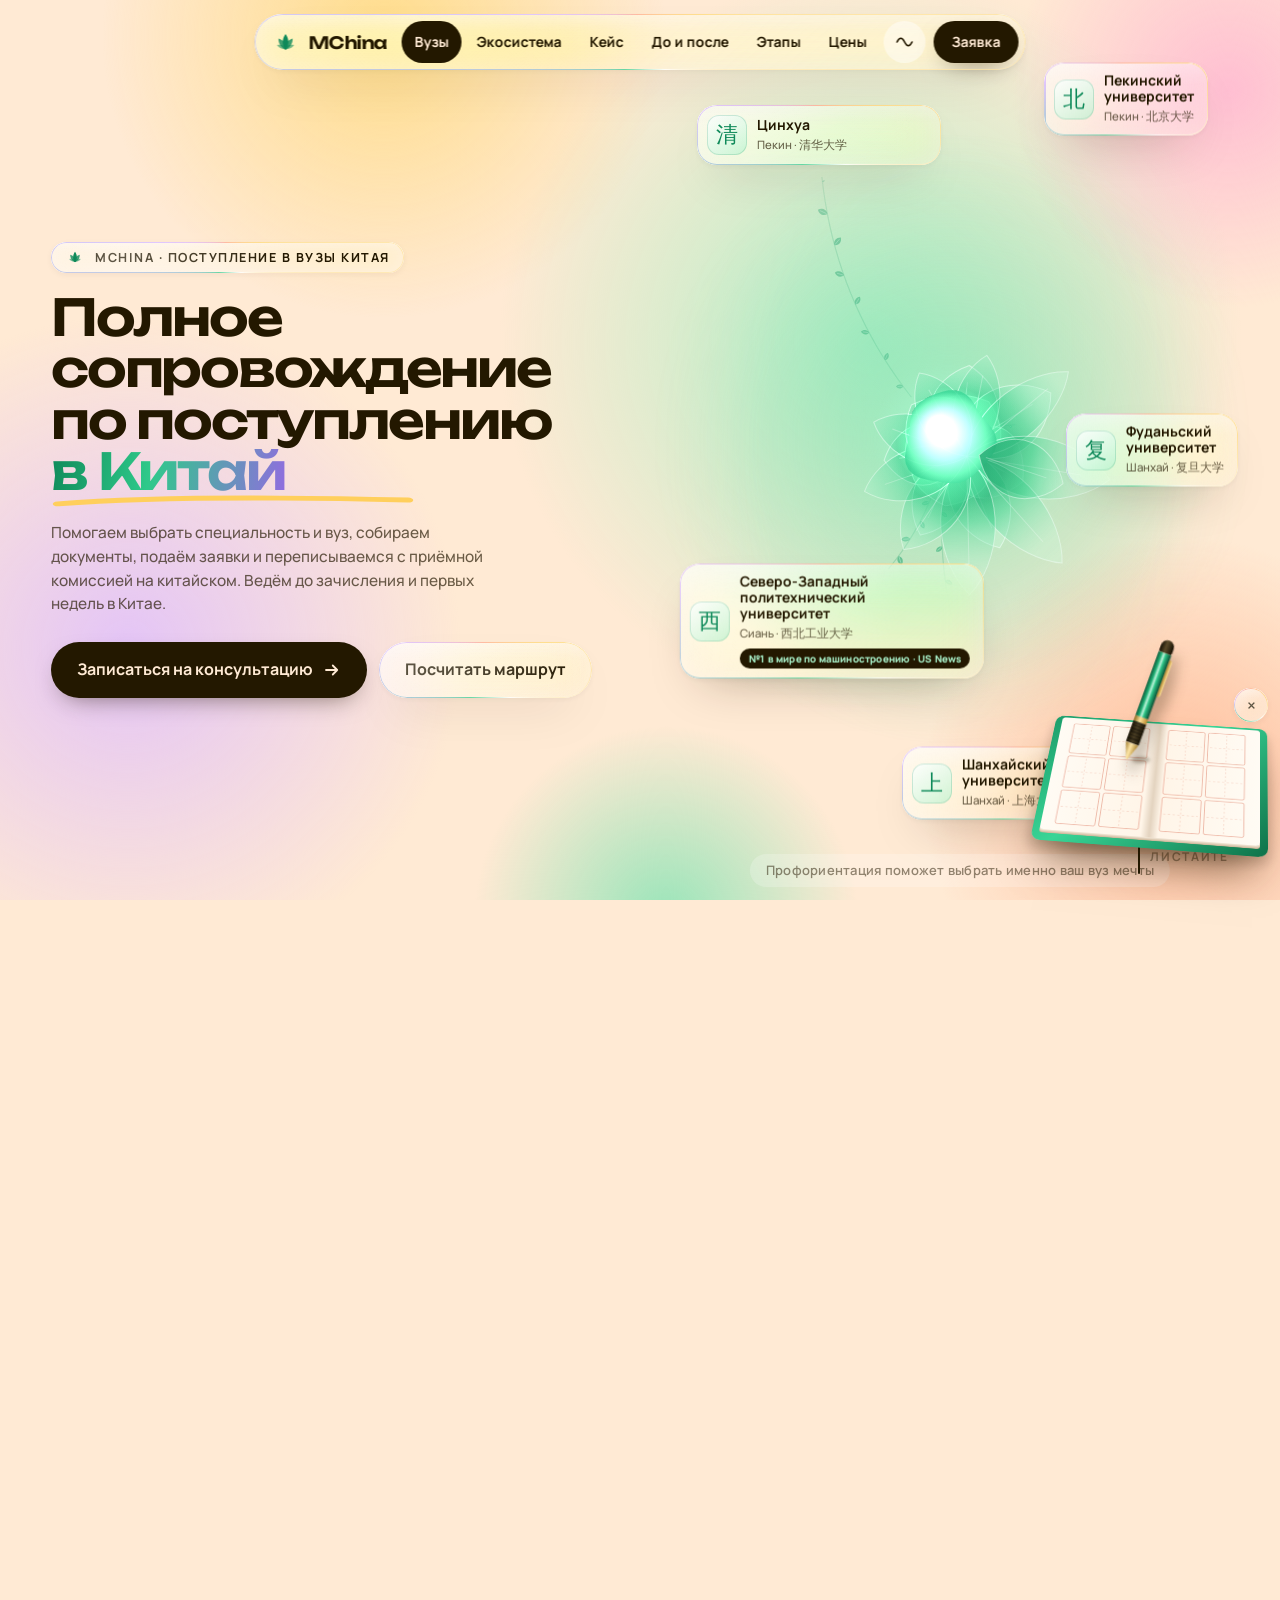
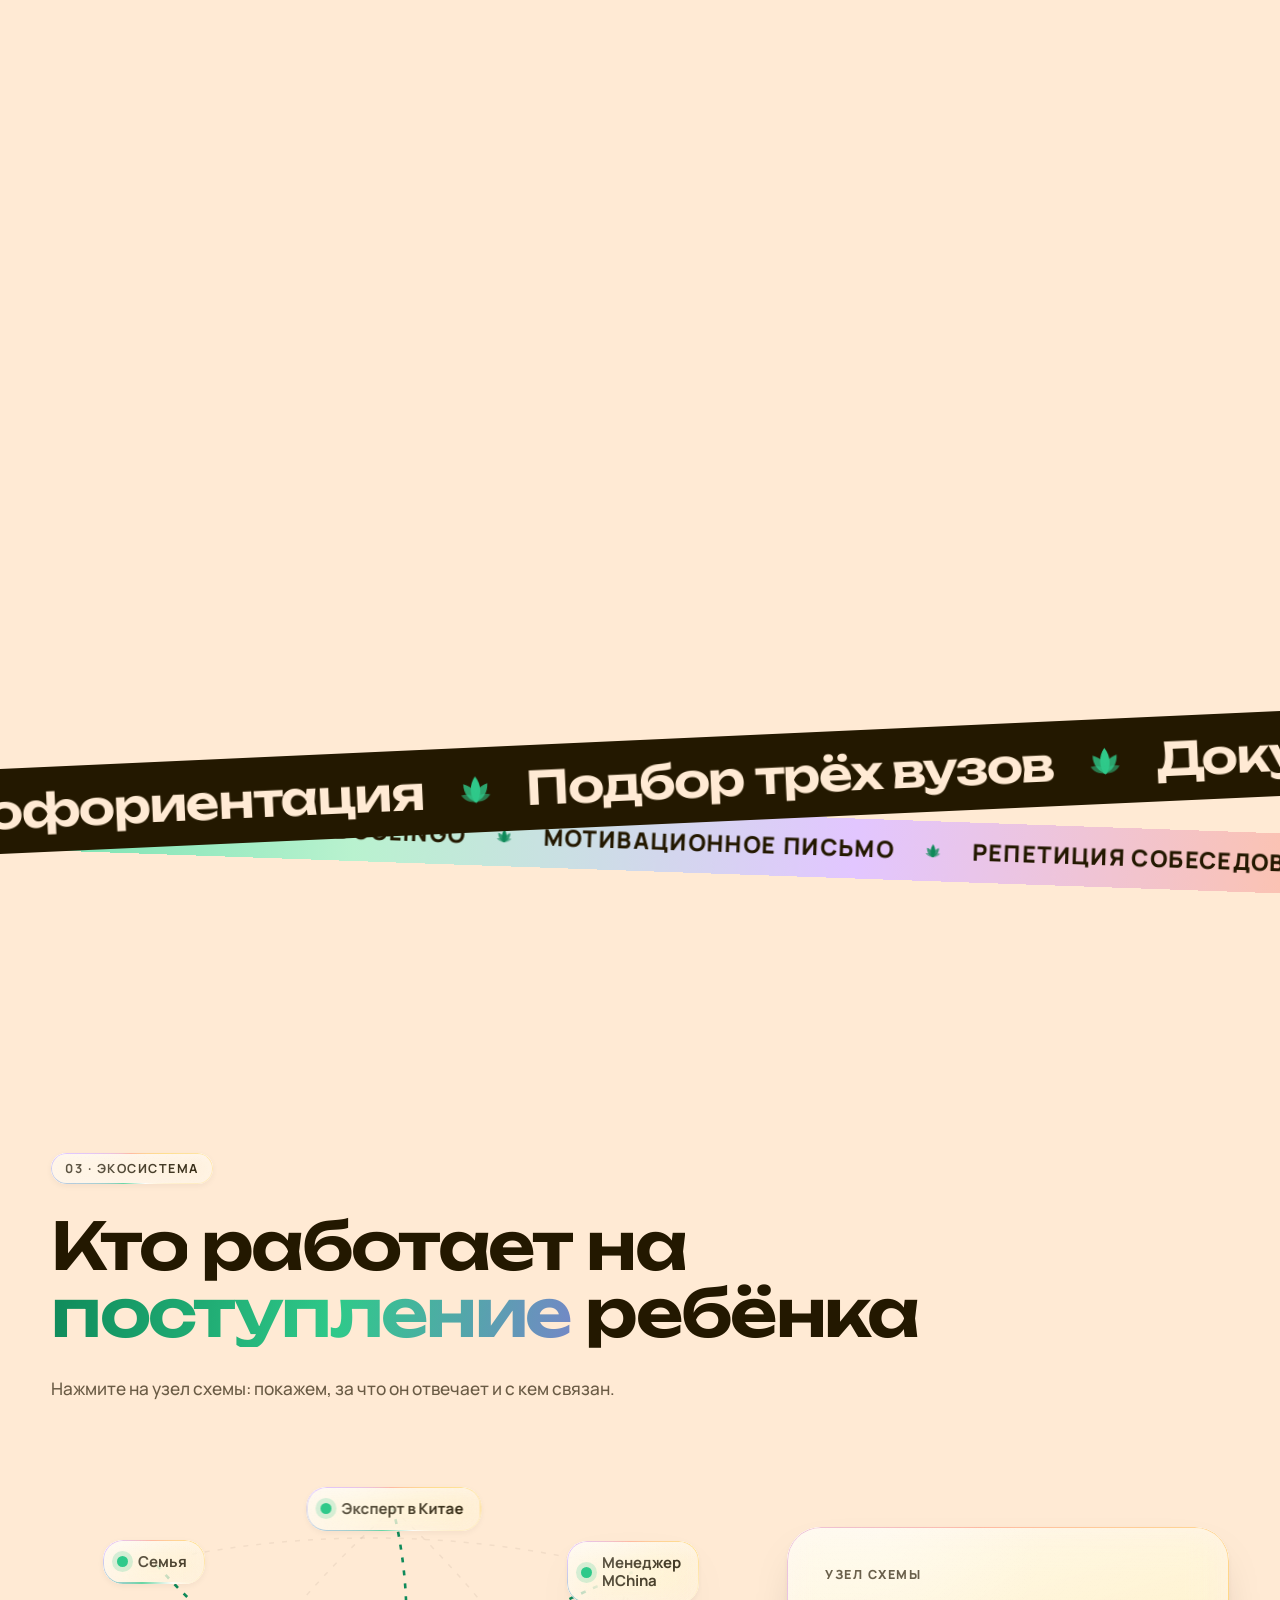
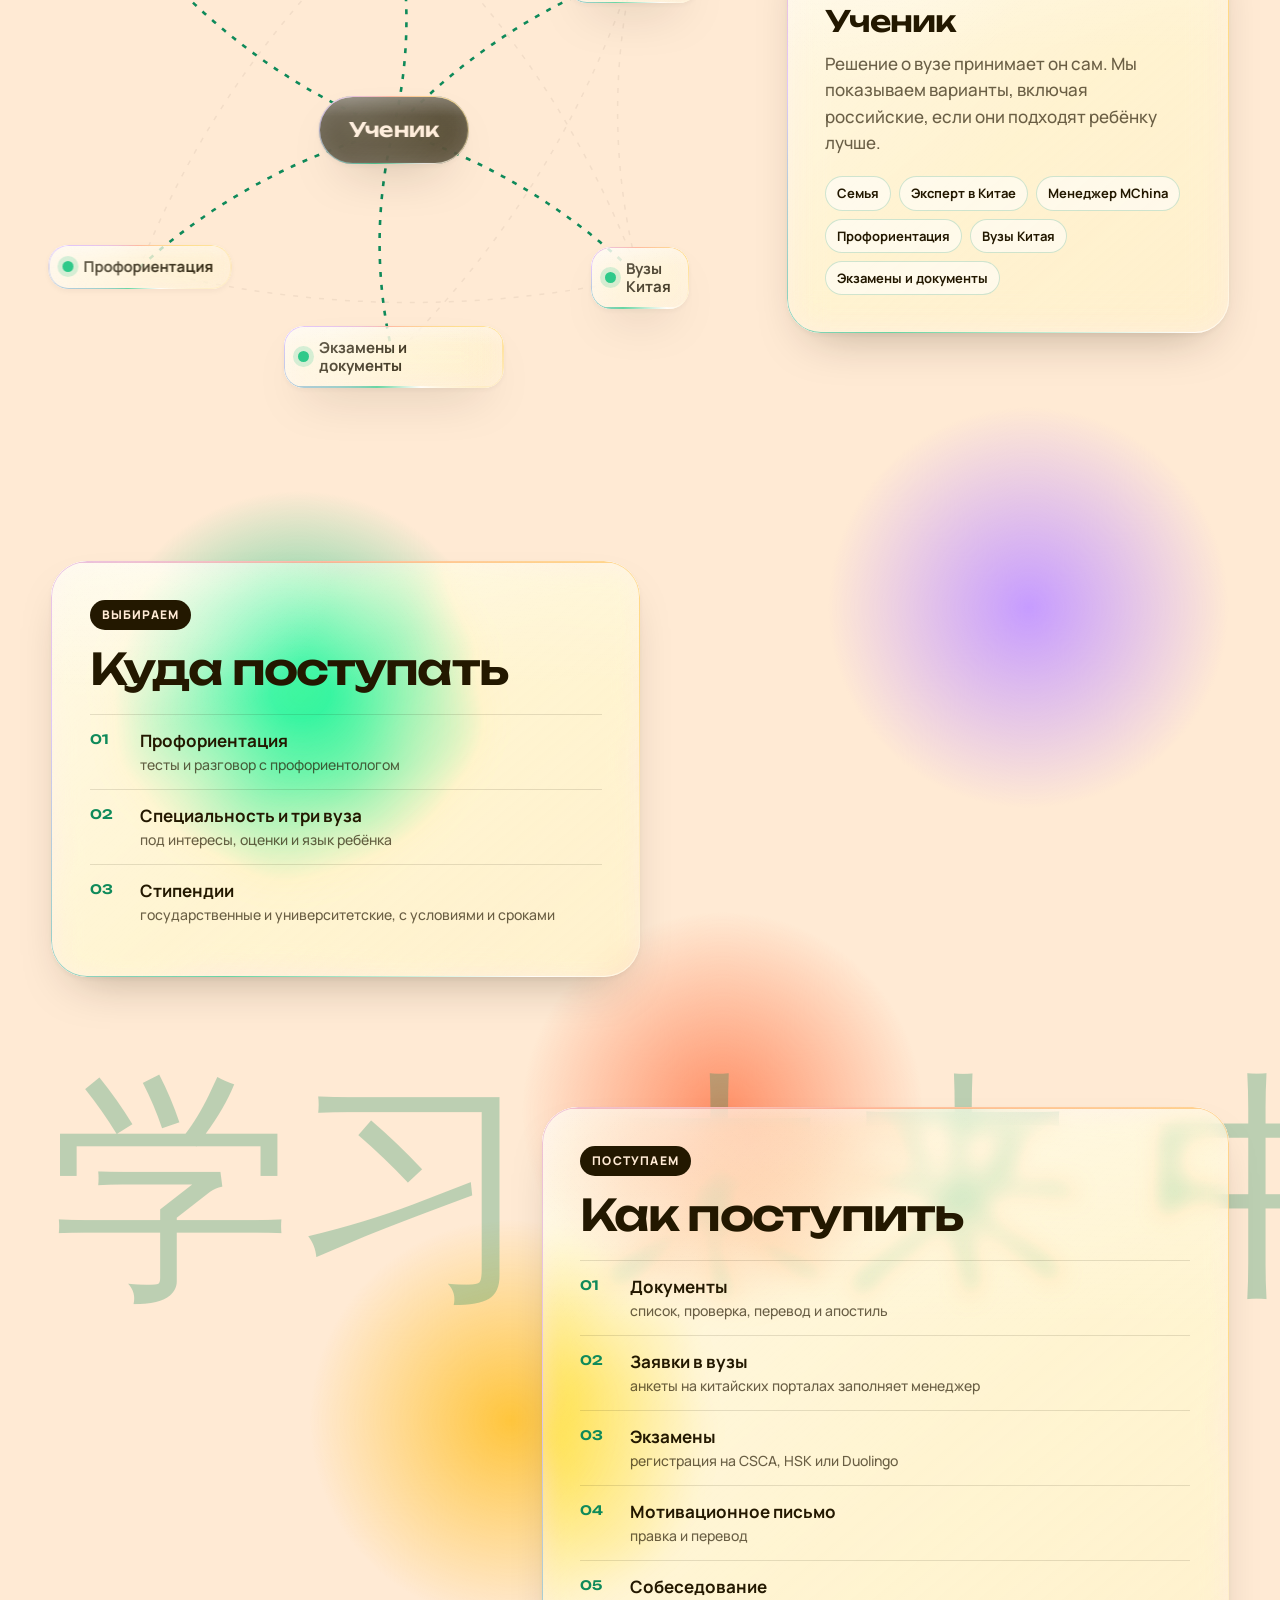
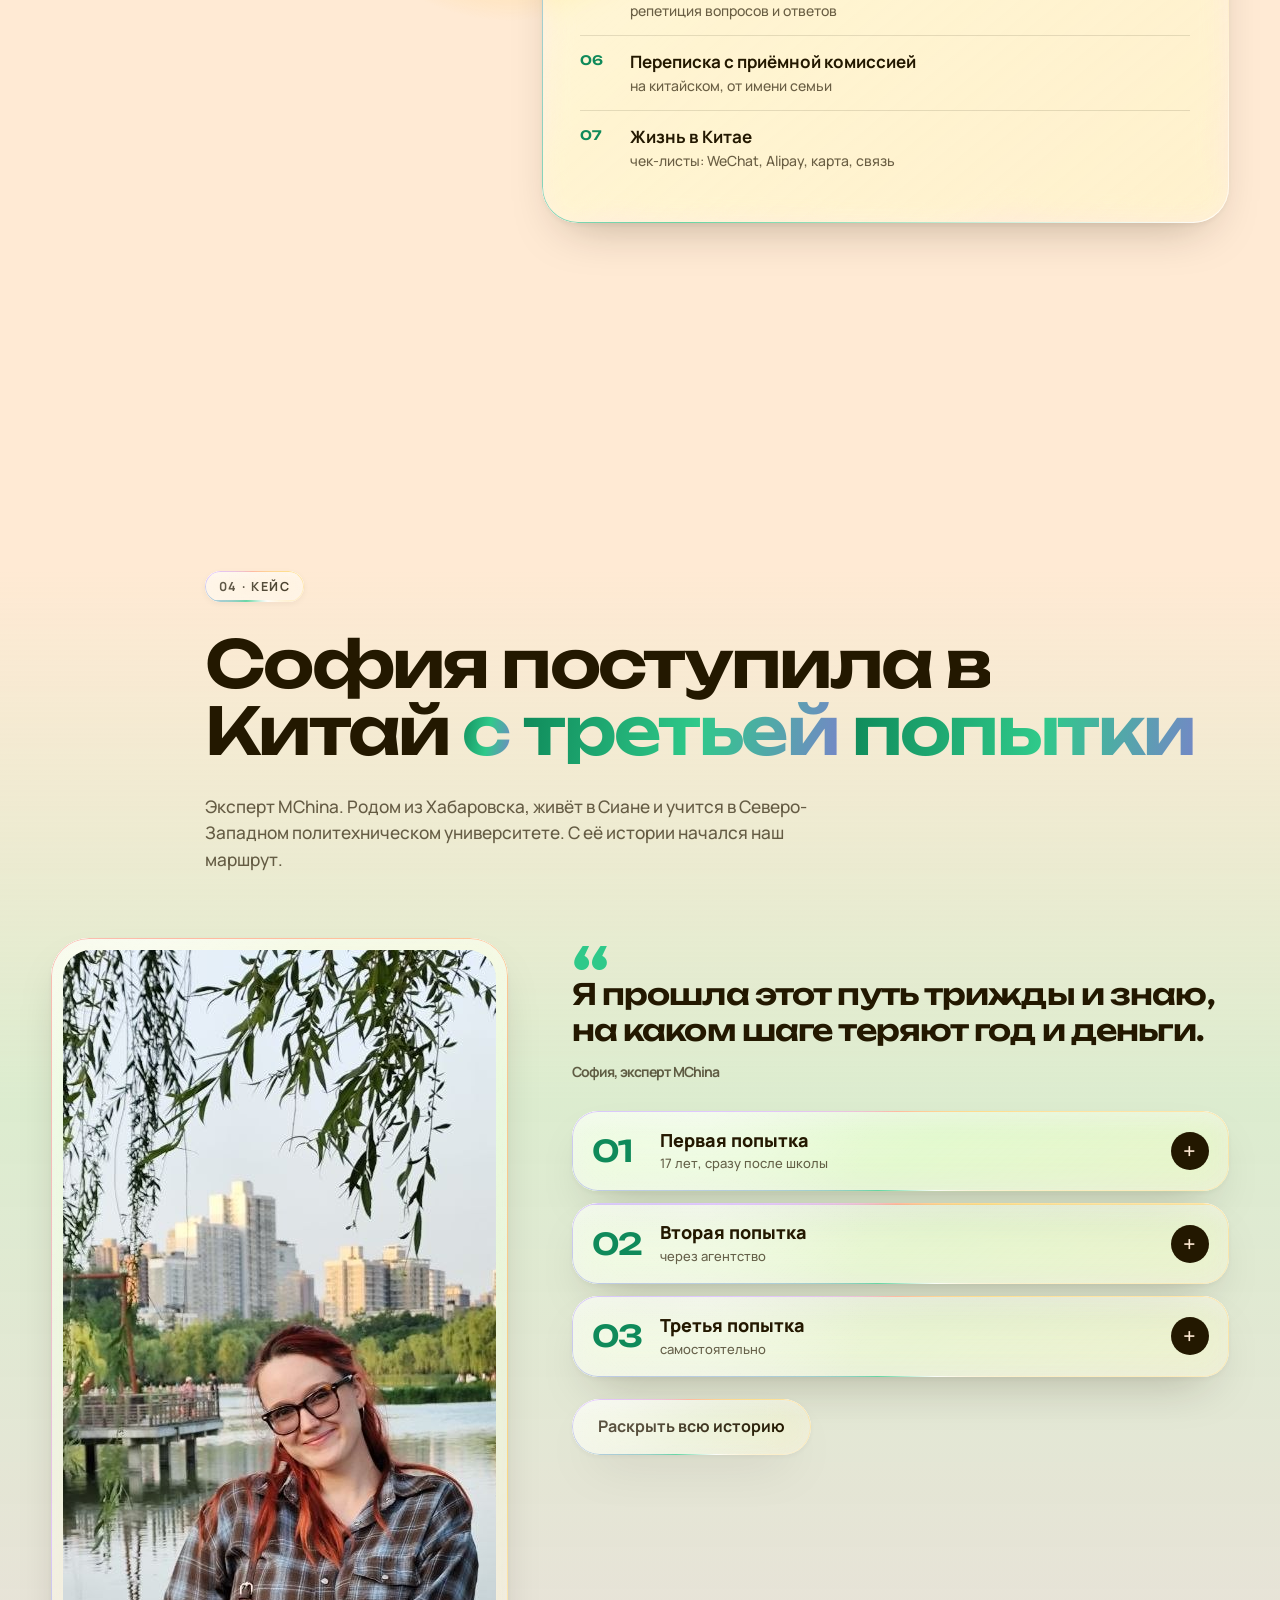
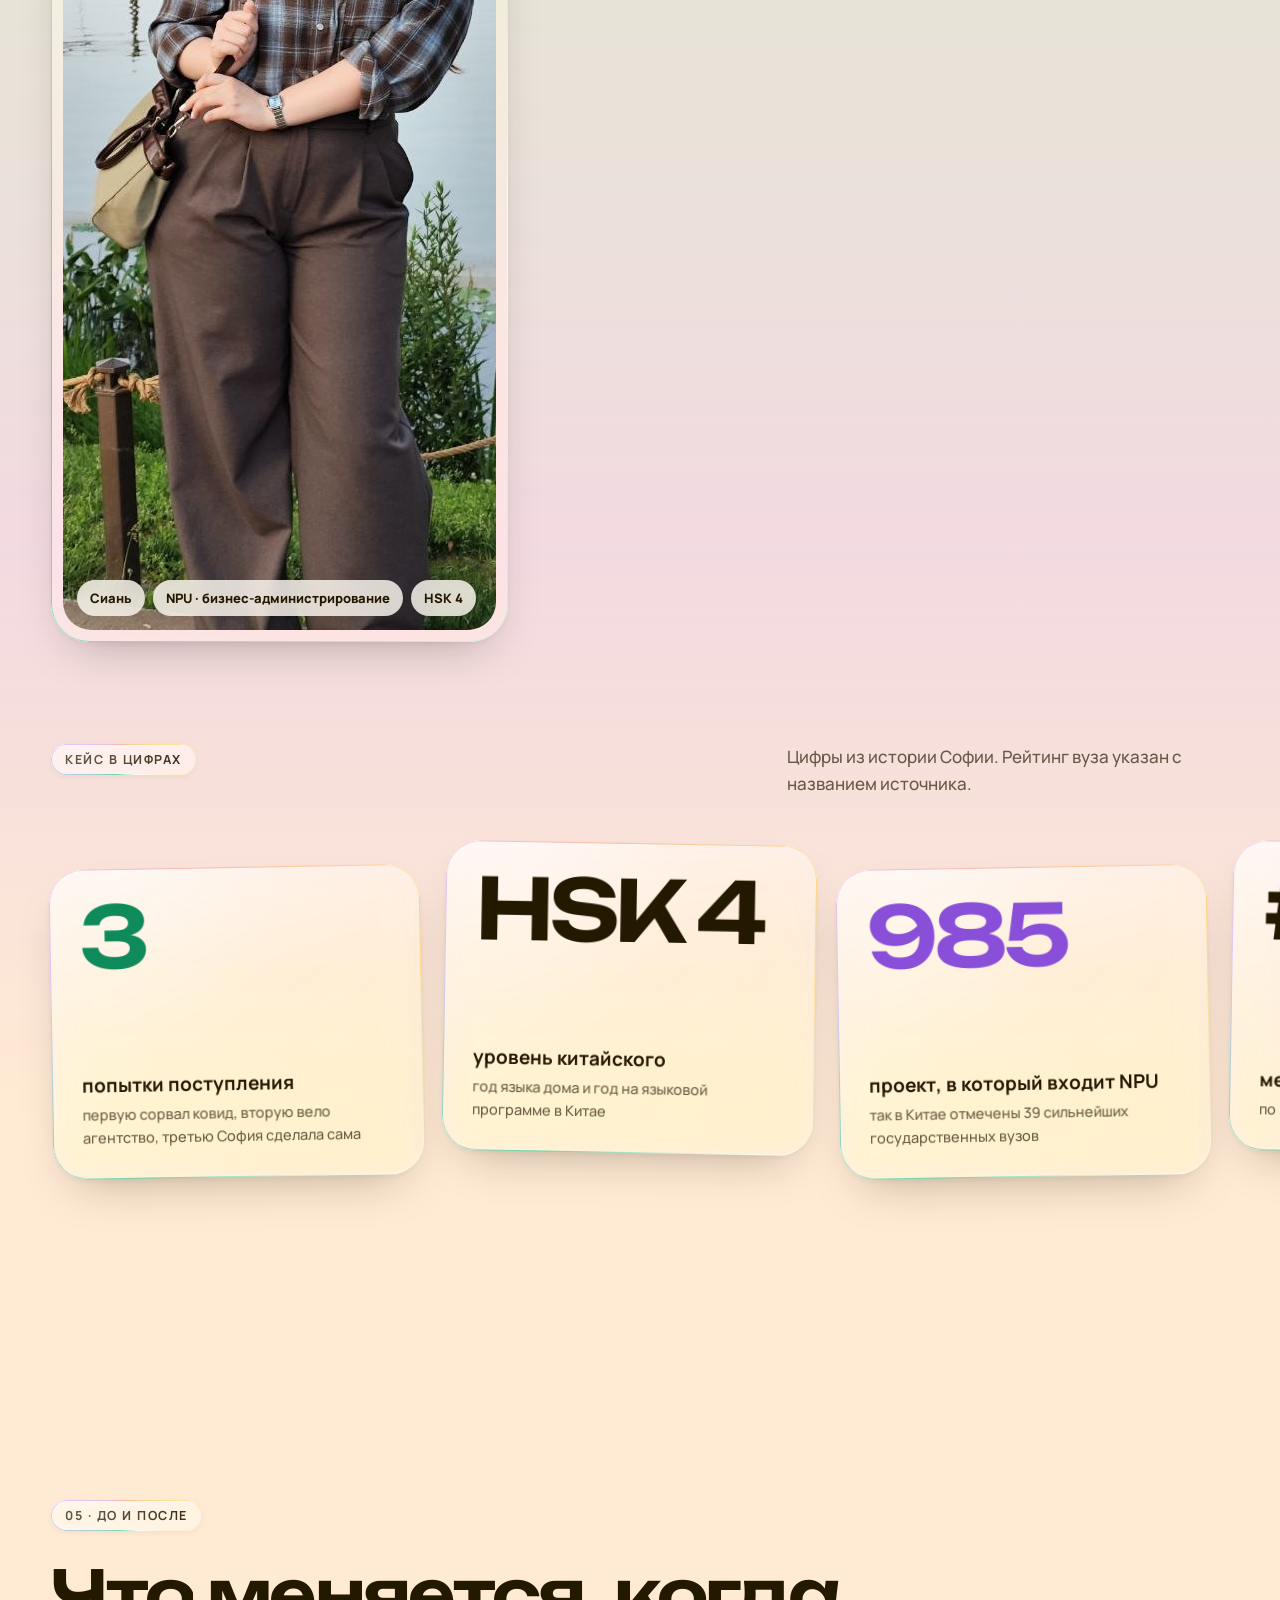
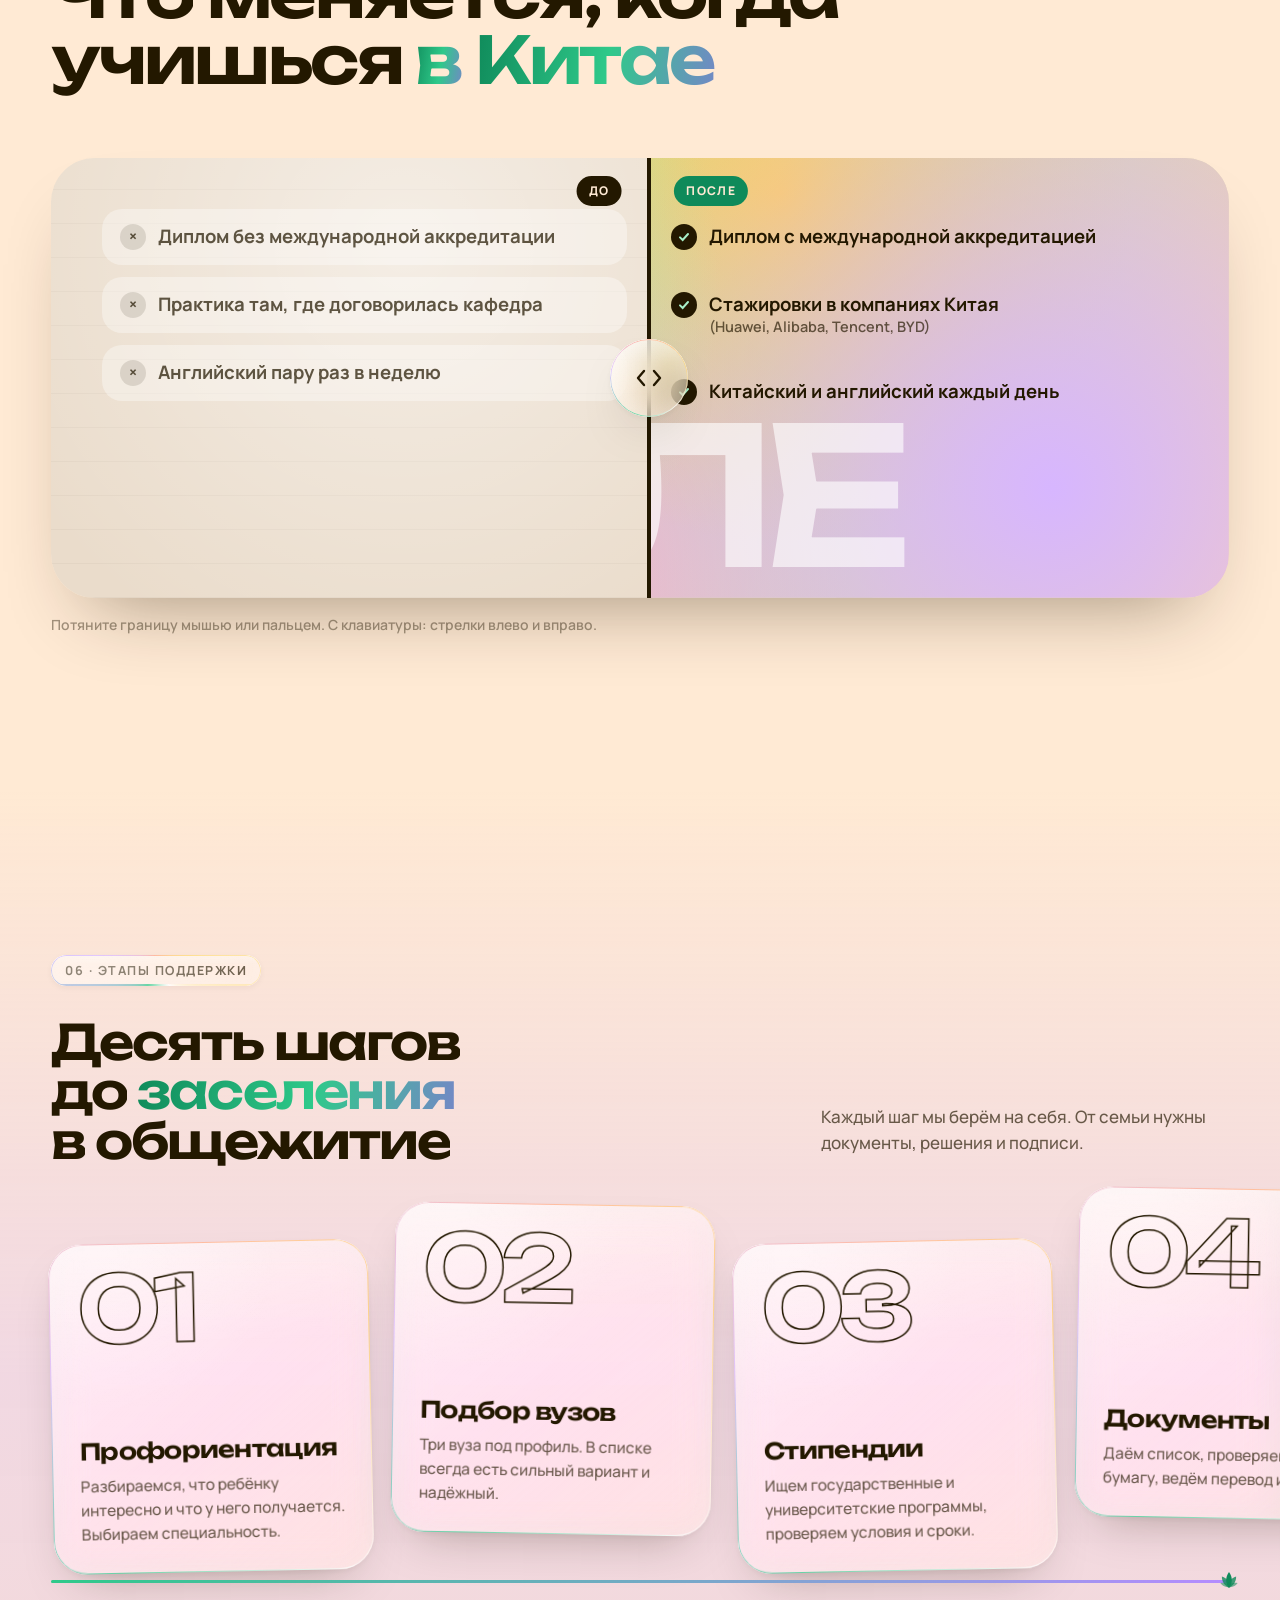
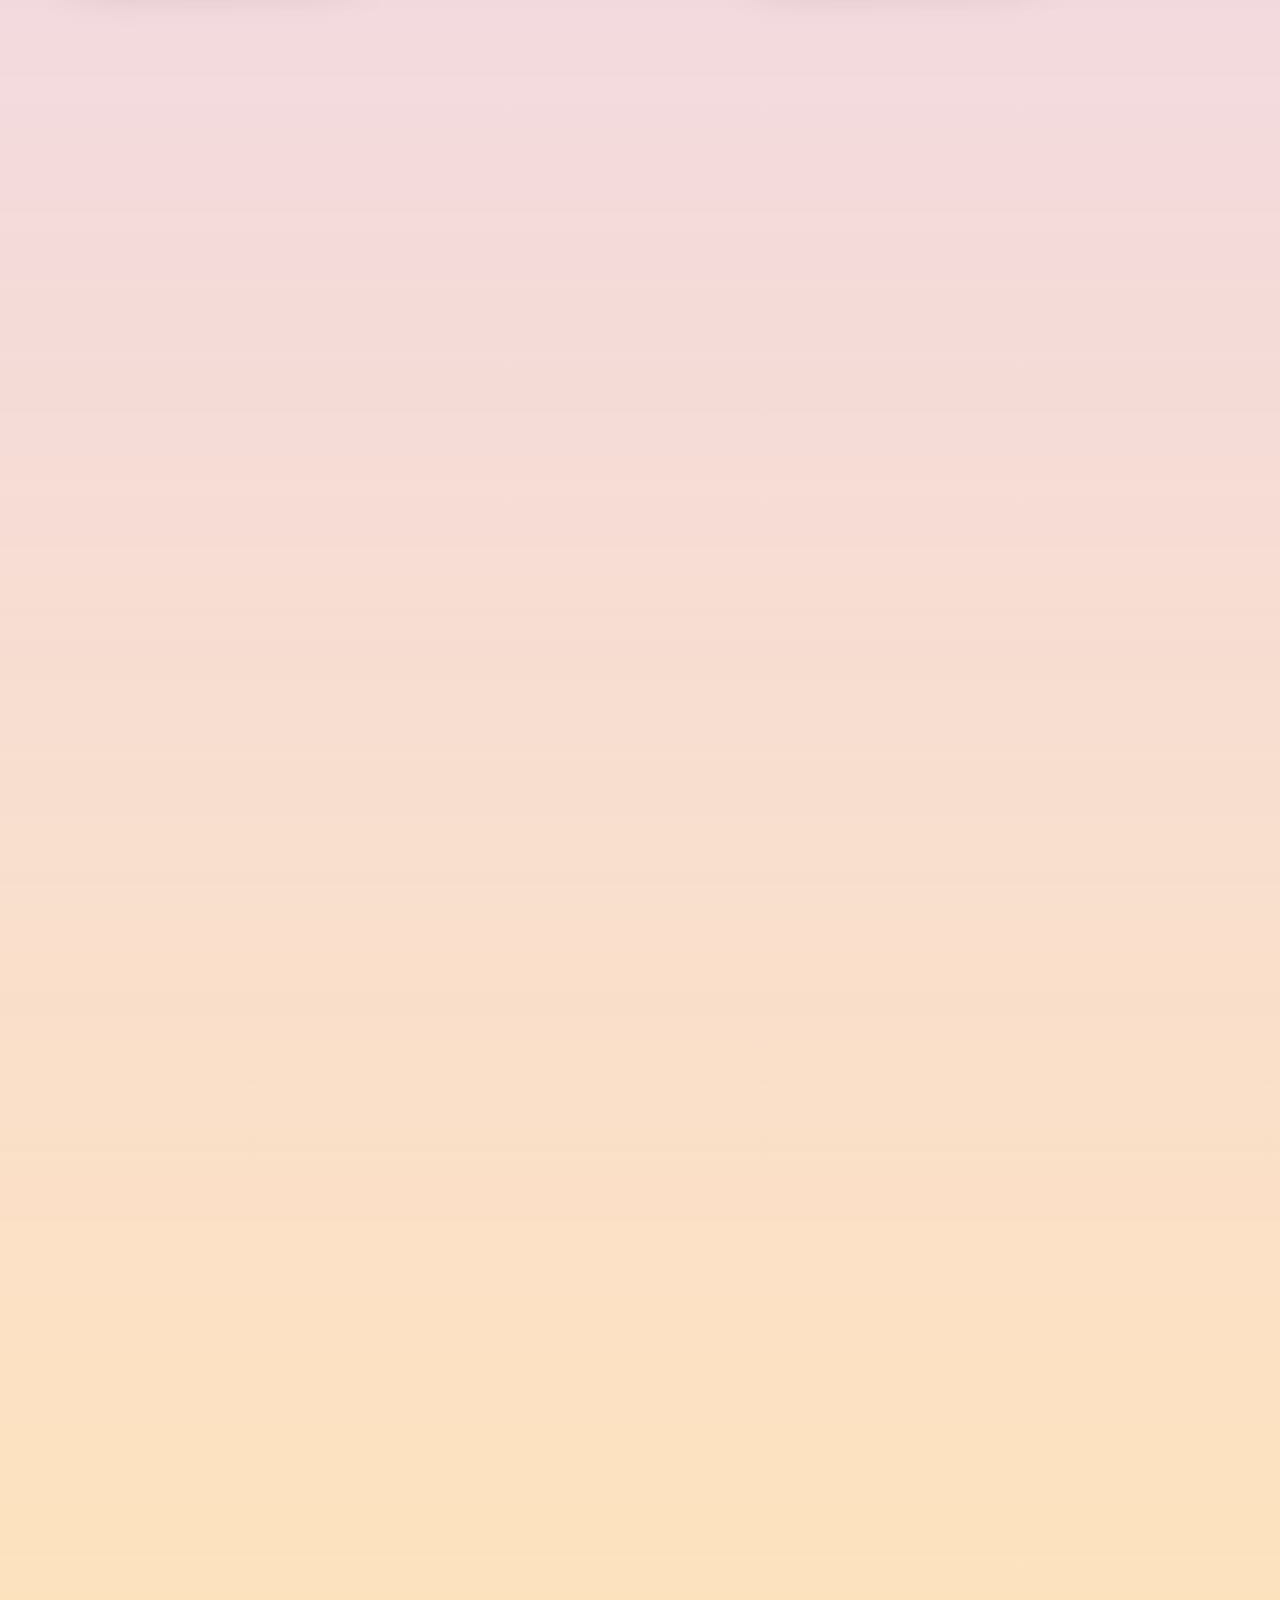
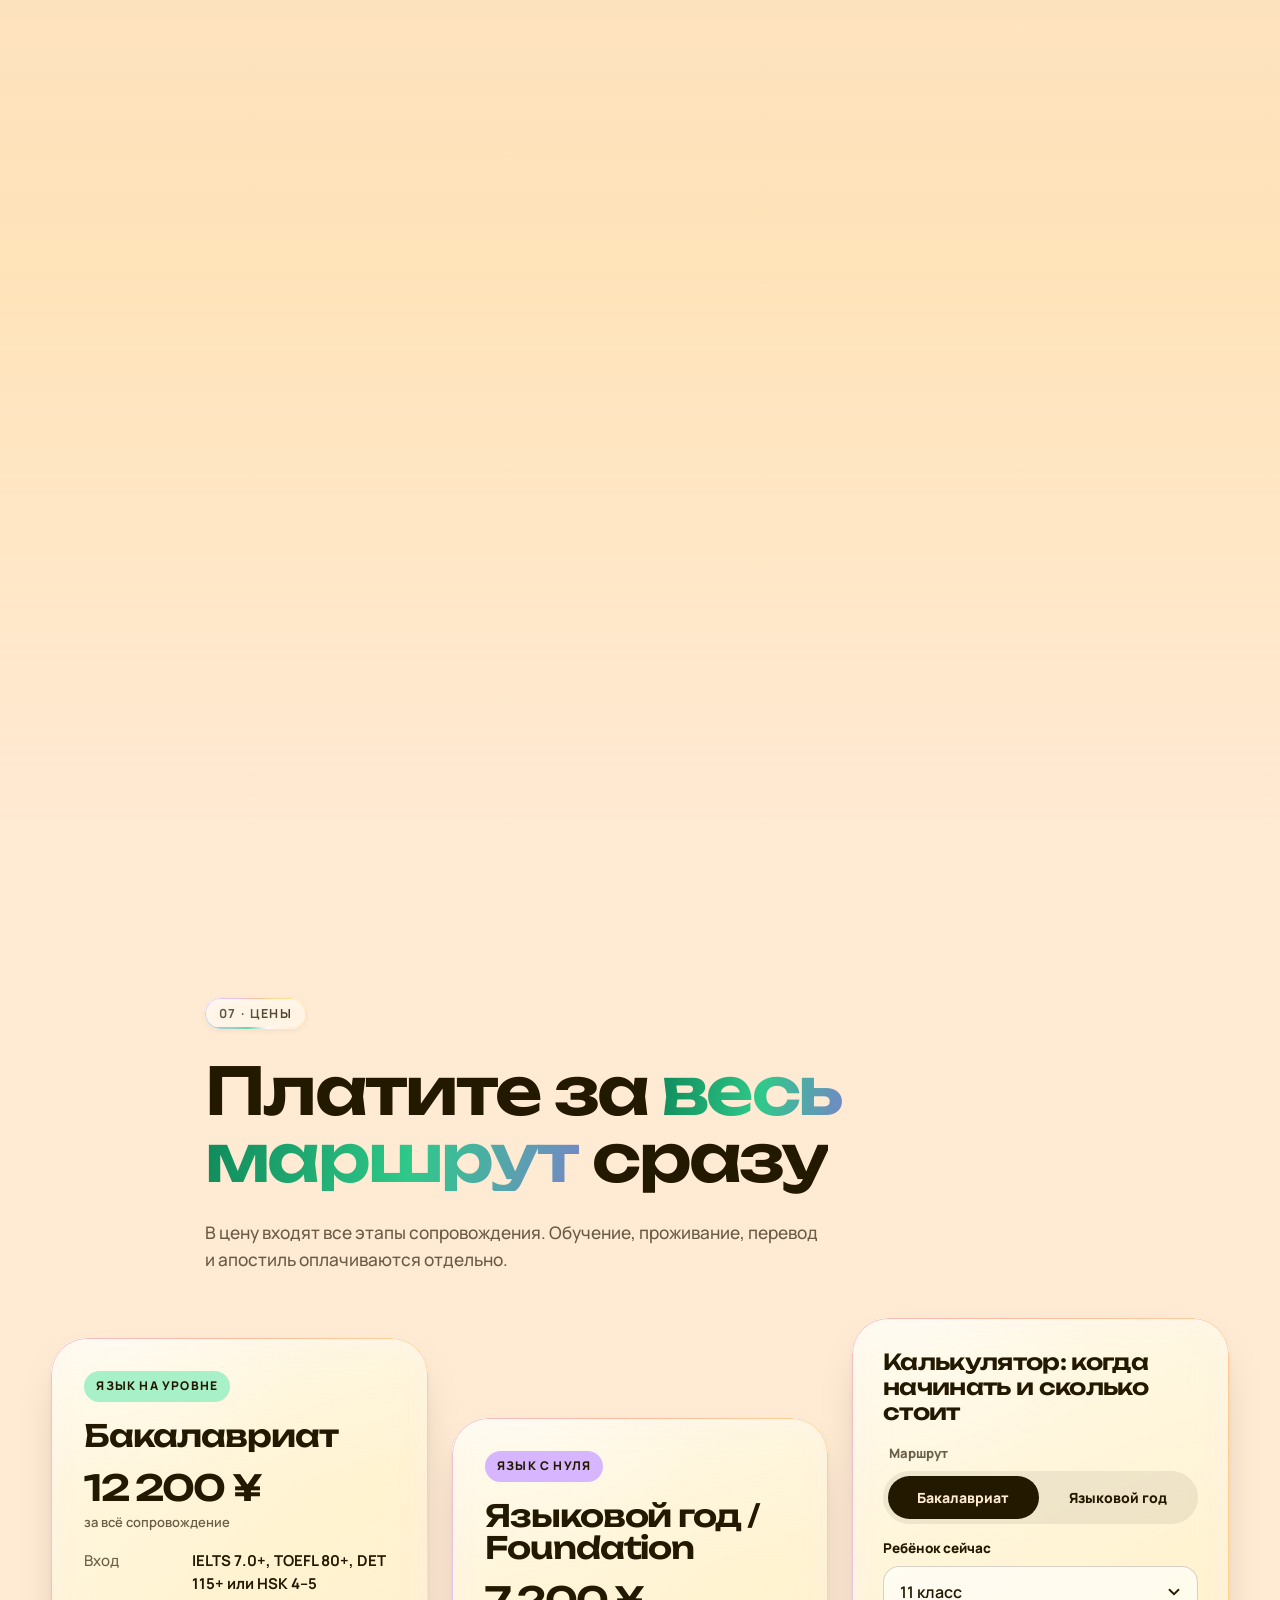
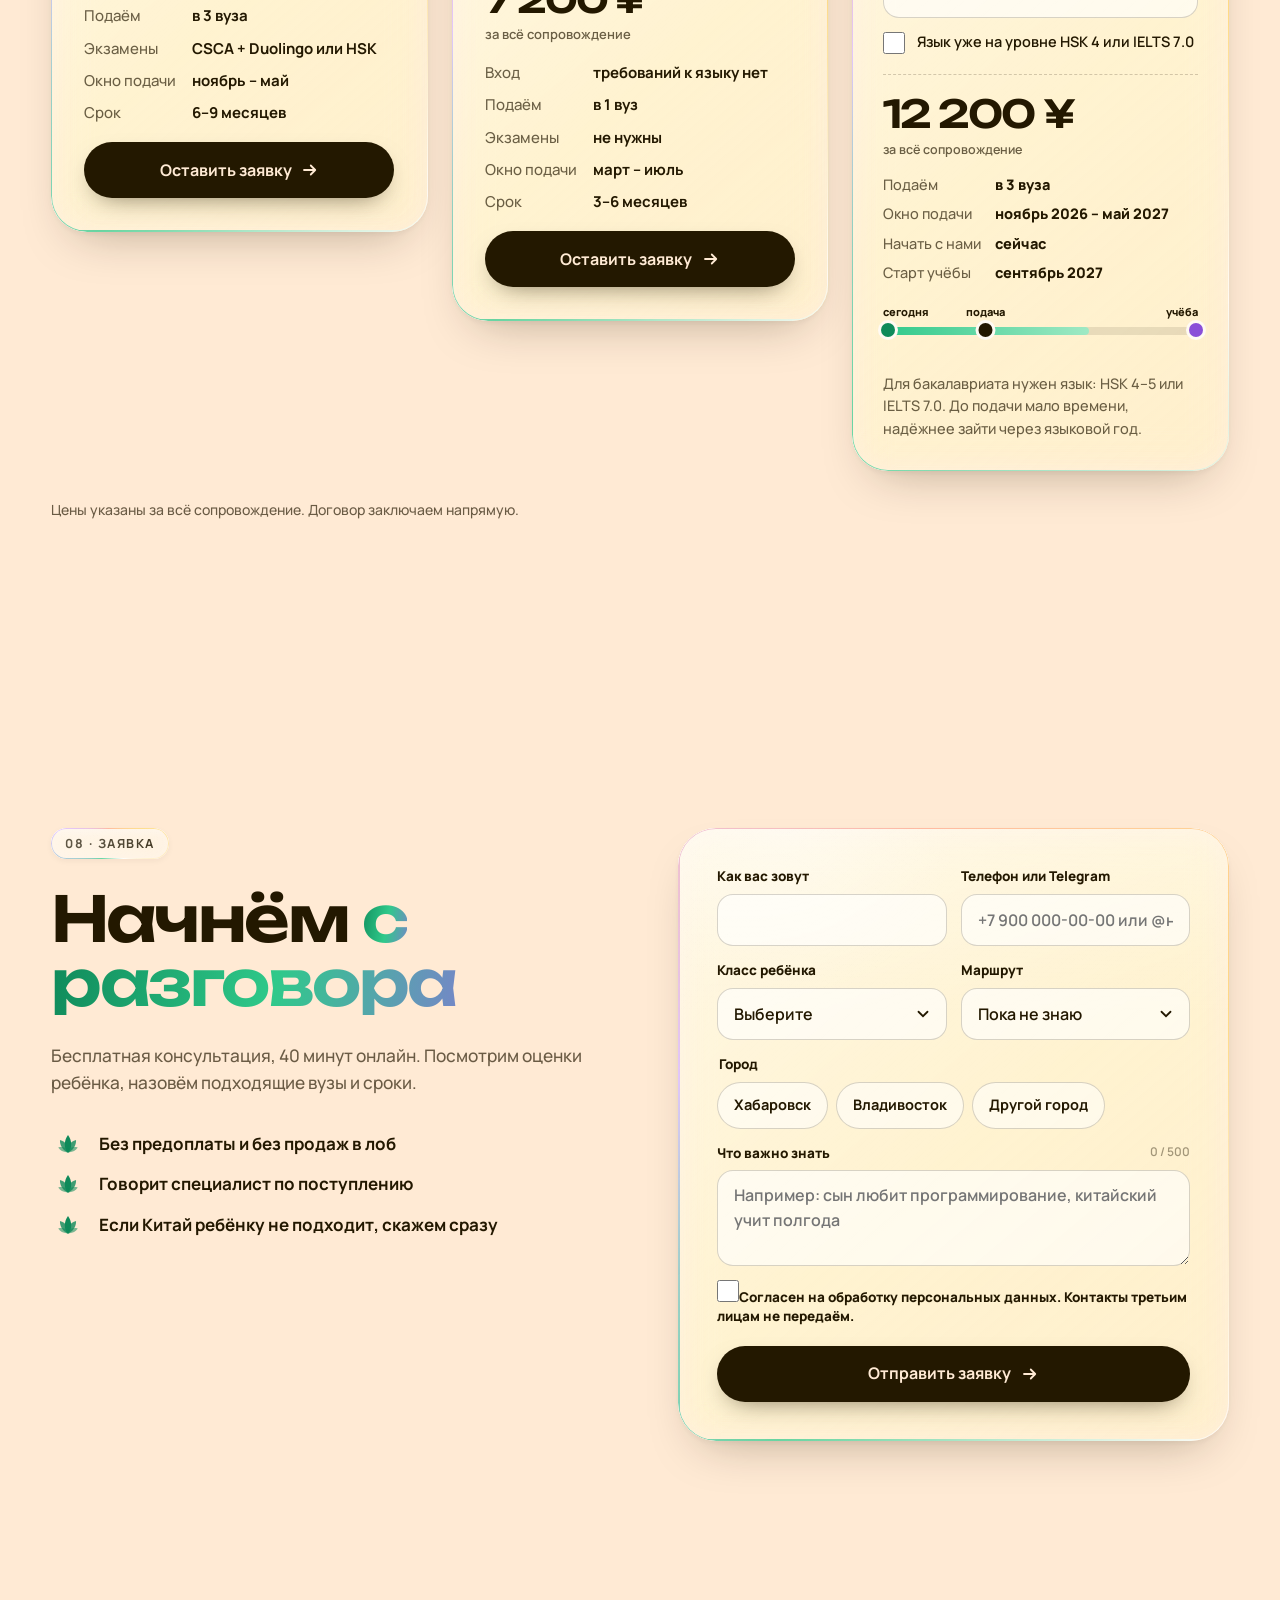
==== commit 591ff687: "Сайт MChina вместо черновика лендинга Одностраничник агентства MChina: зонированный первый экран с а" ====
--- a/index.html
+++ b/index.html
@@ -1,726 +1,2176 @@
-<title>MAX-China</title>
-<!-- Черновик на согласовании: закрыт от поисковиков, пока не заполнены цены,
-     реквизиты и юридические тексты. Снять перед реальным запуском. -->
+<!doctype html>
+<html lang="ru">
+<head>
+<meta charset="utf-8">
+<meta name="viewport" content="width=device-width, initial-scale=1, viewport-fit=cover">
+<title>MChina — поступление в вузы Китая</title>
+<meta name="description" content="Агентство MChina: профориентация, выбор вуза, документы, заявки и переписка с приёмной комиссией. Сопровождаем до зачисления в университет Китая.">
+<meta name="theme-color" content="#FFEAD4">
 <meta name="robots" content="noindex, nofollow">
-<meta name="viewport" content="width=device-width, initial-scale=1">
-<meta name="description" content="MAX-China — сопровождение поступления в университеты Китая. Хабаровск и Владивосток.">
-<script>document.documentElement.className="js";</script>
-<link rel="preconnect" href="https://fonts.googleapis.com">
-<link rel="preconnect" href="https://fonts.gstatic.com" crossorigin>
-<link rel="stylesheet" href="https://fonts.googleapis.com/css2?family=Prata&family=Golos+Text:wght@400;500;600;700&display=swap">
-
+<link rel="icon" href="data:image/svg+xml,%3Csvg xmlns='http://www.w3.org/2000/svg' viewBox='-36 -40 72 50'%3E%3Cg fill='%230F8A5A'%3E%3Cpath d='M0 4C9-6 9-22 0-34C-9-22-9-6 0 4Z'/%3E%3Cpath transform='rotate(-36)' d='M0 4C8-5 8-19 0-29C-8-19-8-5 0 4Z'/%3E%3Cpath transform='rotate(36)' d='M0 4C8-5 8-19 0-29C-8-19-8-5 0 4Z'/%3E%3C/g%3E%3C/svg%3E">
+<script>document.documentElement.classList.add('js')</script>
 <style>
-/* ============================================================
-   MAX-China — прототип лендинга
-
-   Движение на странице ровно два раза и оба разные:
-   1) один проём внутрь — вход с первого экрана;
-   2) один ход вбок — коридор из восьми шагов.
-   Остальные блоки статичные, с аркой над заголовком.
-
-   Проходка включается классом .motion на <html>.
-   ============================================================ */
+@font-face{font-family:"Unbounded";src:url([data-uri]) format("woff2");font-weight:200 900;font-display:swap;unicode-range:U+0301,U+0400-045F,U+0490-0491,U+04B0-04B1,U+2116}
+@font-face{font-family:"Unbounded";src:url([data-uri]) format("woff2");font-weight:200 900;font-display:swap;unicode-range:U+0000-00FF,U+0131,U+0152-0153,U+02BB-02BC,U+02C6,U+02DA,U+02DC,U+2000-206F,U+20AC,U+2122,U+2191,U+2193,U+2212}
+@font-face{font-family:"Manrope";src:url([data-uri]) format("woff2");font-weight:200 800;font-display:swap;unicode-range:U+0301,U+0400-045F,U+0490-0491,U+04B0-04B1,U+2116}
+@font-face{font-family:"Manrope";src:url([data-uri]) format("woff2");font-weight:200 800;font-display:swap;unicode-range:U+0000-00FF,U+0131,U+0152-0153,U+02BB-02BC,U+02C6,U+02DA,U+02DC,U+2000-206F,U+20AC,U+2122,U+2191,U+2193,U+2212}
 
 :root{
-  --ink:        #141C24;
-  --ink-soft:   #1E2A34;
-  --brick:      #3E5162;
-  --paper:      #E6E7E2;
-  --paper-deep: #D2D5CF;
-  --mist:       #8D9AA4;
-  --cinnabar:   #C0402C;
-  --cinnabar-lo:#8E2E20;
-
-  --f-display: "Prata", "Times New Roman", serif;
-  --f-body: "Golos Text", "Segoe UI", system-ui, sans-serif;
-  --f-han: "Noto Serif SC", "Songti SC", "SimSun", serif;
-
-  --gut: clamp(20px, 5vw, 80px);
-  --measure: 62ch;
+  --bg:#FFEAD4; --bg-2:#FFF4E8; --paper:#FFFAF3;
+  --ink:#231800; --ink-2:rgba(35,24,0,.68); --ink-3:rgba(35,24,0,.42); --line:rgba(35,24,0,.14);
+  --lotus:#2FC98A; --lotus-d:#0F8A5A; --mint:#A8F0C8; --lilac:#D7B6FF; --coral:#FF9A76; --sun:#FFCF5C; --rose:#FFB0CF;
+  --err:#B3321A;
+  --ease:cubic-bezier(.22,1,.36,1); --ease-io:cubic-bezier(.65,0,.25,1);
+  --gutter:clamp(16px,4vw,56px);
+  --f-display:"Unbounded","Arial Black",system-ui,sans-serif;
+  --f-text:"Manrope","Segoe UI",system-ui,-apple-system,sans-serif;
+  --f-cjk:"KaiTi","STKaiti","Kaiti SC","BiauKai","Microsoft YaHei","PingFang SC","Noto Sans CJK SC",serif;
+  color-scheme:light;
 }
-
-*,*::before,*::after{ box-sizing:border-box; }
-
-body{
-  margin:0; background:var(--ink); color:var(--paper);
-  font-family:var(--f-body); font-size:clamp(16px,1.05vw,18px); line-height:1.62;
-  -webkit-font-smoothing:antialiased; overflow-x:hidden;
+*,*::before,*::after{box-sizing:border-box}
+html{scroll-behavior:smooth;-webkit-text-size-adjust:100%}
+html.reduce{scroll-behavior:auto}
+body{margin:0;background:var(--bg);color:var(--ink);font-family:var(--f-text);font-size:17px;line-height:1.55;font-weight:500;-webkit-font-smoothing:antialiased;text-rendering:optimizeLegibility}
+main,footer{overflow-x:clip}
+img{max-width:100%}
+[hidden]{display:none!important}
+a{color:inherit}
+button,input,select,textarea{font:inherit;color:inherit}
+:focus-visible{outline:3px solid var(--lotus-d);outline-offset:3px}
+::selection{background:var(--lotus);color:var(--ink)}
+.sr-only{position:absolute!important;width:1px;height:1px;padding:0;margin:-1px;overflow:hidden;clip:rect(0 0 0 0);white-space:nowrap;border:0}
+.skip{position:fixed;left:16px;top:-80px;z-index:200;background:var(--ink);color:var(--bg);padding:12px 18px;border-radius:12px;text-decoration:none;font-weight:700;transition:top .3s}
+.skip:focus{top:16px}
+.ico{width:1em;height:1em;flex:none;fill:currentColor}
+.wrap{max-width:1380px;margin-inline:auto;padding-inline:var(--gutter)}
+
+html.reduce *,html.reduce *::before,html.reduce *::after{animation-duration:.001ms!important;animation-iteration-count:1!important;transition-duration:.001ms!important;transition-delay:0s!important}
+
+/* ── движущийся фон: плавные цветовые пятна ── */
+.bgfx{position:fixed;inset:0;z-index:-1;overflow:hidden;pointer-events:none}
+.blob{position:absolute;left:var(--l,50%);top:var(--t,50%);width:var(--s);height:var(--s);margin:calc(var(--s)/-2) 0 0 calc(var(--s)/-2);border-radius:50%;background:radial-gradient(closest-side,var(--c),transparent);opacity:.8;transition:left 2.6s var(--ease-io),top 2.6s var(--ease-io);animation:drift var(--d,22s) ease-in-out infinite alternate;will-change:translate}
+.blob:nth-child(1){--c:#9FF0C4;--s:58vmax;--d:24s}
+.blob:nth-child(2){--c:#DDBBFF;--s:52vmax;--d:28s;animation-delay:-6s}
+.blob:nth-child(3){--c:#FFB08A;--s:40vmax;--d:20s;animation-delay:-11s}
+.blob:nth-child(4){--c:#FFD978;--s:44vmax;--d:26s;animation-delay:-3s}
+.blob:nth-child(5){--c:#FFB3D1;--s:34vmax;--d:30s;animation-delay:-15s}
+.blob:nth-child(6){--c:#7FE3B2;--s:30vmax;--d:18s;animation-delay:-8s}
+@keyframes drift{0%{translate:0 0;scale:1}50%{translate:6vw -5vh;scale:1.14}100%{translate:-5vw 6vh;scale:.92}}
+
+/* ── Liquid Glass ── */
+.glass{position:relative;isolation:isolate;
+  background:linear-gradient(140deg,rgba(255,255,255,.5),rgba(255,255,255,.14) 52%,rgba(255,236,214,.28));
+  -webkit-backdrop-filter:blur(18px) saturate(1.75) brightness(1.04);
+  backdrop-filter:blur(18px) saturate(1.75) brightness(1.04);
+  box-shadow:inset 0 1px 0 rgba(255,255,255,.9),inset 0 -1px 1px rgba(255,255,255,.35),inset 1px 0 0 rgba(255,255,255,.45),inset 0 0 22px rgba(255,255,255,.18),0 22px 50px -24px rgba(35,24,0,.34),0 2px 6px rgba(35,24,0,.05)}
+html.lg-svg .glass--refract{-webkit-backdrop-filter:url(#lg-refract) blur(12px) saturate(1.8) brightness(1.05);backdrop-filter:url(#lg-refract) blur(12px) saturate(1.8) brightness(1.05)}
+.glass::before{content:"";position:absolute;inset:0;border-radius:inherit;padding:1.2px;pointer-events:none;z-index:3;
+  background:conic-gradient(from var(--ga,210deg),rgba(47,201,138,.9),rgba(215,182,255,.95),rgba(255,154,118,.85),rgba(255,207,92,.85),rgba(255,255,255,.9),rgba(47,201,138,.9));
+  -webkit-mask:linear-gradient(#000 0 0) content-box,linear-gradient(#000 0 0);-webkit-mask-composite:xor;mask-composite:exclude;opacity:.8}
+.glass::after{content:"";position:absolute;inset:0;border-radius:inherit;pointer-events:none;z-index:1;
+  background:radial-gradient(360px circle at var(--mx,20%) var(--my,0%),rgba(255,255,255,.32),rgba(255,255,255,0) 46%),
+    linear-gradient(180deg,rgba(255,255,255,.2),rgba(255,255,255,0) 30%)}
+:where(.glass>:not(.glare)){position:relative;z-index:2}
+.glare{position:absolute;inset:0;border-radius:inherit;overflow:hidden;pointer-events:none;z-index:1}
+.glare svg{position:absolute;left:0;top:0;width:170px;height:170px;transform:translate(calc(var(--gx,-200px) - 85px),calc(var(--gy,-200px) - 85px)) rotate(var(--gr,0deg));opacity:calc(var(--go,0)*.7);transition:opacity .5s}
+.glass--lite{-webkit-backdrop-filter:blur(10px) saturate(1.5);backdrop-filter:blur(10px) saturate(1.5);background:rgba(255,255,255,.34)}
+@supports not ((backdrop-filter:blur(1px)) or (-webkit-backdrop-filter:blur(1px))){.glass{background:rgba(255,248,240,.9)}}
+
+/* ── кнопки ── */
+.btn{display:inline-flex;align-items:center;justify-content:center;gap:.6em;min-height:56px;padding:0 26px;border-radius:999px;border:0;font:700 16px/1.1 var(--f-text);text-decoration:none;cursor:pointer;color:var(--ink);transition:transform .3s var(--ease),box-shadow .3s,background-color .3s;-webkit-tap-highlight-color:transparent}
+.btn .ico{width:18px;height:18px;transition:transform .35s var(--ease)}
+.btn:hover .ico{transform:translateX(4px)}
+.btn--ink{background:var(--ink);color:var(--bg);box-shadow:0 10px 26px -12px rgba(35,24,0,.6)}
+.btn--ink:hover{transform:translateY(-2px);box-shadow:0 18px 34px -12px rgba(35,24,0,.55)}
+.btn--ink:active{transform:translateY(1px) scale(.97)}
+.btn.glass:hover{transform:translateY(-2px)}
+.btn.glass:active{transform:translateY(1px) scale(.97)}
+.link{font-weight:700;text-decoration:none;border-bottom:2px solid var(--lotus);padding-bottom:2px}
+.link:hover{border-color:var(--ink)}
+
+/* ── навигация ── */
+.nav{position:fixed;top:14px;left:50%;transform:translateX(-50%);z-index:60;display:flex;align-items:center;gap:4px;padding:7px 7px 7px 16px;border-radius:999px;max-width:calc(100% - 24px);transition:padding .4s var(--ease)}
+.nav__logo{display:flex;align-items:center;gap:8px;margin-right:10px;text-decoration:none;font:600 17px/1 var(--f-display);letter-spacing:-.03em;white-space:nowrap}
+.nav__logo .ico{width:30px;height:20px;color:var(--lotus-d)}
+.nav__links{display:flex;gap:2px;list-style:none;margin:0;padding:0}
+.nav__links a{display:block;padding:10px 13px;border-radius:999px;font-size:14px;font-weight:700;text-decoration:none;white-space:nowrap;transition:background-color .25s,color .25s}
+.nav__links a:hover{background:rgba(255,255,255,.6)}
+.nav__links a[aria-current="true"]{background:var(--ink);color:var(--bg)}
+.nav__icon{display:grid;place-items:center;width:42px;height:42px;border-radius:50%;border:0;background:rgba(255,255,255,.45);cursor:pointer;transition:background-color .25s,transform .25s var(--ease)}
+.nav__icon:hover{background:#fff}
+.nav__icon:active{transform:scale(.92)}
+.nav__icon svg{width:20px;height:20px;fill:none;stroke:currentColor;stroke-width:2;stroke-linecap:round}
+.nav__icon[aria-pressed="true"]{background:var(--ink);color:var(--bg)}
+.nav .btn{min-height:42px;padding:0 18px;font-size:14px;margin-left:4px}
+.nav__tools{display:flex;gap:4px;align-items:center}
+.nav__burger{display:none}
+@media (max-width:1180px){
+  .nav{left:12px;right:12px;transform:none;justify-content:space-between}
+  .nav__burger{display:grid}
+  .nav__links{position:absolute;top:calc(100% + 10px);left:0;right:0;flex-direction:column;padding:10px;border-radius:26px;background:rgba(255,246,236,.92);-webkit-backdrop-filter:blur(22px) saturate(1.6);backdrop-filter:blur(22px) saturate(1.6);box-shadow:0 24px 50px -20px rgba(35,24,0,.35);opacity:0;visibility:hidden;transform:translateY(-8px);transition:opacity .3s,transform .4s var(--ease),visibility .3s}
+  .nav.is-open .nav__links{opacity:1;visibility:visible;transform:none}
+  .nav__links a{padding:14px 16px;font-size:16px}
+  .nav__tools{display:flex;gap:4px;align-items:center}
 }
-
-h1,h2,h3{ font-family:var(--f-display); font-weight:400; text-wrap:balance; margin:0; line-height:1.08; }
-h1{ font-size:clamp(2.6rem,7vw,6rem); letter-spacing:-.015em; }
-h2{ font-size:clamp(1.9rem,4.2vw,3.5rem); letter-spacing:-.01em; }
-h3{ font-size:clamp(1.15rem,1.7vw,1.4rem); }
-p{ margin:0; }
-a{ color:inherit; }
-:focus-visible{ outline:2px solid var(--cinnabar); outline-offset:3px; border-radius:2px; }
-
-.eyebrow{ font-size:.72rem; font-weight:600; text-transform:uppercase; letter-spacing:.18em; color:var(--mist); }
-.lede{ font-size:clamp(1.05rem,1.5vw,1.28rem); line-height:1.55; }
-.measure{ max-width:var(--measure); }
-
-/* ---------- шапка ---------- */
-.bar{
-  position:fixed; inset:0 0 auto 0; z-index:60;
-  display:flex; align-items:center; gap:14px; padding:12px var(--gut);
-  background:rgba(16,23,30,.78);
-  backdrop-filter:blur(12px); -webkit-backdrop-filter:blur(12px);
-  border-bottom:1px solid rgba(232,236,240,.08);
+@media (max-width:480px){.nav .btn{display:none}}
+
+/* ── общие секции ── */
+.sec{position:relative;padding-block:clamp(90px,12vw,170px)}
+.eyebrow{display:inline-flex;align-self:flex-start;width:max-content;max-width:100%;align-items:center;gap:10px;margin:0;padding:8px 14px;border-radius:999px;font:700 12.5px/1.2 var(--f-text);letter-spacing:.12em;text-transform:uppercase}
+.eyebrow .ico{width:20px;height:14px;color:var(--lotus-d)}
+.h2{font-family:var(--f-display);font-weight:600;font-size:clamp(32px,5.1vw,84px);line-height:1.02;letter-spacing:-.04em;margin:.45em 0 .45em;text-wrap:balance}
+.h2 em{font-style:normal;background:linear-gradient(100deg,var(--lotus-d),var(--lotus) 45%,#9a63e8 100%);-webkit-background-clip:text;background-clip:text;color:transparent}
+.sec__head{max-width:1080px}
+.sec__head--shift{margin-left:clamp(0px,12vw,220px)}
+.sec__lead{font-size:clamp(17px,1.35vw,21px);color:var(--ink-2);max-width:36em;margin:0}
+
+/* появление */
+html.js [data-reveal]{opacity:0;transform:translateY(40px);transition:opacity 1s var(--ease),transform 1.1s var(--ease);transition-delay:var(--rd,0s)}
+html.js [data-reveal].in{opacity:1;transform:none}
+.rw .w{display:inline-block;overflow:hidden;vertical-align:top;padding-bottom:.1em;margin-bottom:-.1em}
+.rw .w>span{display:inline-block;transition:transform 1s var(--ease);transition-delay:calc(var(--wi,0)*45ms)}
+html.js .rw:not(.in) .w>span{transform:translateY(112%)}
+html.reduce [data-reveal]{opacity:1!important;transform:none!important}
+html.reduce .rw .w>span{transform:none!important}
+
+/* курсор-спутник */
+.cursor{position:fixed;left:0;top:0;z-index:120;pointer-events:none;transform:translate3d(var(--cx,-100px),var(--cy,-100px),0)}
+.cursor__dot{position:absolute;width:12px;height:12px;margin:-6px 0 0 -6px;border-radius:50%;background:var(--lotus);box-shadow:0 0 0 7px rgba(47,201,138,.2);transition:transform .35s var(--ease)}
+.cursor.has-label .cursor__dot{transform:scale(.5)}
+.cursor__lbl{position:absolute;left:14px;top:12px;padding:7px 13px;border-radius:999px;background:var(--ink);color:var(--bg);font:700 12px/1 var(--f-text);white-space:nowrap;transform:scale(0);transform-origin:0 0;transition:transform .35s var(--ease)}
+.cursor.has-label .cursor__lbl{transform:scale(1)}
+@media (pointer:coarse){.cursor{display:none}}
+html.reduce .cursor{display:none}
+
+/* ── первый экран ── */
+.stage{position:relative;height:250vh}
+.stage .anchor{position:absolute;top:42vh;left:0;width:1px;height:1px}
+.stage__sticky{position:sticky;top:0;height:100vh;height:100svh;display:grid;place-items:center;overflow:hidden}
+.hero-frame{position:relative;width:100%;height:100%;container:hero/inline-size;transition:width .8s var(--ease-io),height .8s var(--ease-io),border-radius .8s var(--ease-io),box-shadow .8s}
+
+.hero{position:absolute;inset:0;padding:110px var(--gutter) 70px}
+.hero__text{position:relative;z-index:4;max-width:62cqw;height:100%;display:flex;flex-direction:column;justify-content:center;transition:opacity .6s var(--ease),transform .9s var(--ease)}
+.h1{font-family:var(--f-display);font-weight:600;font-size:clamp(34px,5.3cqw,96px);line-height:.98;letter-spacing:-.045em;margin:24px 0 26px}
+.h1 .line{display:block;overflow:hidden;padding-bottom:.08em;margin-bottom:-.04em}
+.h1 .line>span{display:inline-block;transition:transform 1.2s var(--ease)}
+html.js:not(.is-loaded) .h1 .line>span{transform:translateY(110%)}
+.h1 .line:nth-child(2)>span{transition-delay:.08s}
+.h1 .line:nth-child(3)>span{transition-delay:.16s}
+.h1 .line:nth-child(4)>span{transition-delay:.24s}
+.h1 .accent{position:relative;overflow:visible}
+.h1 .accent>span{background:linear-gradient(100deg,var(--lotus-d),var(--lotus) 42%,#9a63e8 105%);-webkit-background-clip:text;background-clip:text;color:transparent;padding-right:.05em}
+.brush{position:absolute;left:0;bottom:-.08em;width:7.2em;height:.32em;overflow:visible;pointer-events:none}
+.brush path{fill:none;stroke:var(--sun);stroke-width:9;stroke-linecap:round;stroke-dasharray:320;stroke-dashoffset:320;transition:stroke-dashoffset 1.4s var(--ease) .9s}
+.is-loaded .brush path{stroke-dashoffset:0}
+.lead{font-size:clamp(16px,1.3cqw,20px);color:var(--ink-2);max-width:31em;margin:0 0 30px}
+.hero__cta{display:flex;flex-wrap:wrap;gap:12px}
+.hero__note{margin:16px 0 0;font-size:14px;color:var(--ink-3);font-weight:600}
+.stage.is-split .hero__text{opacity:0;transform:translateY(-50px);pointer-events:none}
+
+.hero__scene{position:absolute;top:0;right:0;bottom:0;width:58cqw;z-index:2;--cx:.5;--cy:.5;opacity:calc(1 - var(--exit,0)*.2)}
+.core{position:absolute;inset:0;width:100%;height:100%;display:block}
+.uni{position:absolute;left:var(--l);top:var(--t);z-index:3;display:flex;align-items:center;gap:12px;padding:12px 18px 12px 12px;border:0;border-radius:22px;text-align:left;cursor:pointer;
+  transform:translate(-50%,-50%) translate3d(var(--px,0px),var(--py,0px),0) scale(calc(var(--sc,1)*var(--dz,1)));
+  transition:left .9s var(--ease-io),top .9s var(--ease-io),transform .45s var(--ease),box-shadow .35s;-webkit-tap-highlight-color:transparent}
+.uni:hover{--sc:1.06;box-shadow:inset 0 1px 0 #fff,0 26px 50px -20px rgba(15,138,90,.45)}
+.uni:active{--sc:.95}
+.uni:focus-visible{outline:3px solid var(--lotus-d);outline-offset:4px}
+.uni[aria-expanded="true"]{--sc:1.04;z-index:5}
+.uni__han{display:grid;place-items:center;width:46px;height:46px;flex:none;border-radius:14px;background:linear-gradient(145deg,rgba(255,255,255,.85),rgba(168,240,200,.55));font:400 26px/1 var(--f-cjk);color:var(--lotus-d);box-shadow:inset 0 0 0 1px rgba(15,138,90,.18)}
+.uni__txt{display:flex;flex-direction:column;min-width:0}
+.uni__name{font:700 15px/1.15 var(--f-text);max-width:170px}
+.uni__meta{font-size:12px;color:var(--ink-2);margin-top:3px;white-space:nowrap}
+.uni__more{display:grid;grid-template-rows:0fr;transition:grid-template-rows .5s var(--ease)}
+.uni__more>span{overflow:hidden;font-size:12.5px;line-height:1.35;max-width:170px;color:var(--ink)}
+.uni[aria-expanded="true"] .uni__more{grid-template-rows:1fr}
+.uni[aria-expanded="true"] .uni__more>span{padding-top:6px}
+.uni.hit{animation:hit .7s var(--ease)}
+@keyframes hit{0%{box-shadow:0 0 0 0 rgba(47,201,138,.7),inset 0 1px 0 #fff}60%{box-shadow:0 0 0 18px rgba(47,201,138,0),inset 0 1px 0 #fff}100%{box-shadow:0 0 0 0 rgba(47,201,138,0)}}
+.uni:nth-of-type(1){--l:22%;--t:17%;--l2:30%;--t2:23%}
+.uni:nth-of-type(2){--l:74%;--t:12%;--l2:63%;--t2:23%}
+.uni:nth-of-type(3){--l:84%;--t:50%;--l2:73%;--t2:58%}
+.uni:nth-of-type(4){--l:50%;--t:87%;--l2:46%;--t2:80%}
+.uni:nth-of-type(5){--l:21%;--t:70%;--l2:20%;--t2:58%}
+.stage.is-split .uni{left:var(--l2);top:var(--t2);transition-delay:.95s,.95s,0s,0s}
+.uni-caption{position:absolute;left:50%;bottom:1.5%;transform:translateX(-50%);z-index:3;margin:0;padding:8px 16px;border-radius:999px;background:rgba(255,255,255,.22);font:600 13px/1.3 var(--f-text);letter-spacing:.02em;color:rgba(35,24,0,.5);white-space:nowrap;transition:opacity .5s}
+.stage.is-split .uni-caption{opacity:0}
+
+.assembled{position:absolute;left:var(--gutter);top:50%;z-index:4;width:40cqw;transform:translateY(-40%);opacity:0;pointer-events:none;transition:opacity .7s var(--ease),transform 1s var(--ease)}
+.assembled .h2{font-size:clamp(28px,3.3cqw,56px)}
+.assembled p{color:var(--ink-2);margin:0 0 22px;max-width:28em}
+.stage.is-split .assembled{opacity:calc(1 - var(--exit,0));transform:translateY(calc(-50% - var(--exit,0)*60px));pointer-events:auto;transition-delay:1.15s}
+
+.scrollhint{position:absolute;right:var(--gutter);bottom:26px;z-index:10;display:flex;align-items:center;gap:10px;font-size:12px;font-weight:700;letter-spacing:.14em;text-transform:uppercase;color:var(--ink-3);transition:opacity .4s}
+.scrollhint span{width:2px;height:34px;border-radius:2px;background:linear-gradient(var(--ink) 50%,transparent 50%) 0 0/100% 200%;animation:hint 1.8s var(--ease-io) infinite}
+@keyframes hint{to{background-position:0 -100%}}
+.stage.is-split .scrollhint{opacity:0}
+
+@container hero (max-width:760px){
+  .hero{padding:84px 20px 20px}
+  .hero__text{max-width:none;height:auto;justify-content:flex-start}
+  .h1{font-size:8.3cqw;margin:14px 0 12px}
+  .lead{font-size:14.5px;margin-bottom:16px}
+  .hero__cta .btn{min-height:46px;padding:0 18px;font-size:14px}
+  .hero__note{display:none}
+  .eyebrow{font-size:10.5px;padding:6px 11px}
+  .hero__scene{top:auto;left:0;width:auto;height:44%;bottom:56px}
+  .uni{gap:7px;padding:6px 10px 6px 6px;border-radius:15px}
+  .uni__han{width:30px;height:30px;font-size:17px;border-radius:9px}
+  .uni__name{font-size:11px;max-width:92px}
+  .uni__meta{display:none}
+  .uni__more>span{font-size:11px;max-width:110px}
+  .uni:nth-of-type(1){--l:24%;--t:10%;--l2:50%;--t2:10%}
+  .uni:nth-of-type(2){--l:77%;--t:14%;--l2:80%;--t2:38%}
+  .uni:nth-of-type(3){--l:80%;--t:58%;--l2:69%;--t2:84%}
+  .uni:nth-of-type(4){--l:52%;--t:93%;--l2:31%;--t2:84%}
+  .uni:nth-of-type(5){--l:20%;--t:64%;--l2:20%;--t2:38%}
+  .uni-caption{display:none}
+  .assembled{top:84px;left:20px;right:20px;width:auto;transform:none}
+  .stage.is-split .assembled{transform:translateY(calc(var(--exit,0)*-40px))}
+  .assembled .h2{font-size:6.8cqw}
+  .assembled p{font-size:14px}
 }
-.mark{ display:flex; align-items:center; gap:10px; text-decoration:none; margin-right:auto; }
-.mark b{ font-family:var(--f-display); font-weight:400; font-size:1.12rem; color:#fff; }
-.toggle{
-  font:inherit; font-size:.76rem; font-weight:600; color:var(--mist);
-  background:transparent; cursor:pointer; border:1px solid rgba(232,236,240,.22);
-  border-radius:999px; padding:8px 15px; white-space:nowrap;
-  transition:color .15s ease, border-color .15s ease;
+
+/* ── бегущая строка ── */
+.mq{position:relative;padding-block:clamp(50px,7vw,90px) clamp(70px,9vw,120px)}
+.mq__row{display:flex;white-space:nowrap;margin-inline:-6vw;padding-block:16px;will-change:transform}
+.mq__row--a{background:var(--ink);color:var(--bg);transform:rotate(-2.6deg);position:relative;z-index:2}
+.mq__row--b{background:linear-gradient(90deg,#5fdca6,#b9f2cf 30%,#e2c6ff 65%,#ffc2a6);color:var(--ink);transform:rotate(2deg) translateY(-14px)}
+.mq__track{display:flex;flex:none;will-change:transform}
+.mq__item{display:inline-flex;align-items:center;gap:26px;padding-right:26px;font:600 clamp(24px,3.6vw,54px)/1.15 var(--f-display);letter-spacing:-.03em}
+.mq__row--b .mq__item{font:800 clamp(16px,1.8vw,26px)/1.2 var(--f-text);letter-spacing:.06em;text-transform:uppercase}
+.mq__item .ico{width:1.1em;height:.75em;color:var(--lotus)}
+.mq__row--b .mq__item .ico{color:var(--lotus-d)}
+
+/* ── экосистема ── */
+.eco__grid{display:grid;grid-template-columns:minmax(0,1.55fr) minmax(0,1fr);gap:clamp(24px,4vw,60px);align-items:center;margin-top:clamp(36px,5vw,64px)}
+.eco__map{position:relative;aspect-ratio:1.3;min-height:440px}
+.eco__lines{position:absolute;inset:0;width:100%;height:100%;overflow:visible;pointer-events:none}
+.eco__lines path{fill:none;stroke:rgba(35,24,0,.2);stroke-width:1.5;stroke-dasharray:5 8;transition:stroke .4s,stroke-width .4s,opacity .4s}
+.eco__lines path.on{stroke:var(--lotus-d);stroke-width:2.6;opacity:1;animation:flow 1.2s linear infinite}
+.eco__lines path.dim{opacity:.3}
+@keyframes flow{to{stroke-dashoffset:-26}}
+.node{position:absolute;left:calc(var(--nx)*1%);top:calc(var(--ny)*1%);z-index:2;display:flex;align-items:center;gap:10px;max-width:220px;padding:13px 18px 13px 14px;border:0;border-radius:20px;font:700 15px/1.2 var(--f-text);text-align:left;cursor:pointer;
+  transform:translate(-50%,-50%) scale(var(--s,1));transition:transform .4s var(--ease),box-shadow .3s,color .3s;-webkit-tap-highlight-color:transparent}
+.node i{width:11px;height:11px;flex:none;border-radius:50%;background:var(--lotus);box-shadow:0 0 0 5px rgba(47,201,138,.2)}
+.node:hover{--s:1.07}
+.node:active{--s:.95}
+.node[aria-pressed="true"]{color:var(--bg)}
+.node[aria-pressed="true"].glass{background:linear-gradient(140deg,rgba(35,24,0,.92),rgba(35,24,0,.78))}
+.node[aria-pressed="true"] i{background:var(--sun);box-shadow:0 0 0 5px rgba(255,207,92,.3)}
+.node--center{padding:24px 30px;border-radius:999px;font:600 20px/1 var(--f-display);letter-spacing:-.03em}
+.eco__detail{padding:clamp(24px,3vw,40px);border-radius:34px;min-height:300px}
+.eco__kicker{margin:0 0 8px;font-size:12.5px;font-weight:800;letter-spacing:.12em;text-transform:uppercase;color:var(--lotus-d)}
+.eco__detail h3{margin:0 0 14px;font:600 clamp(24px,2.3vw,34px)/1.1 var(--f-display);letter-spacing:-.03em}
+.eco__detail p{margin:0 0 20px;color:var(--ink-2)}
+.chips{display:flex;flex-wrap:wrap;gap:8px;list-style:none;margin:0;padding:0}
+.chips li{padding:7px 12px;border-radius:999px;background:rgba(255,255,255,.55);font-size:13px;font-weight:700;box-shadow:inset 0 0 0 1px rgba(15,138,90,.2)}
+.eco__detail.flash h3,.eco__detail.flash p{animation:fadeup .6s var(--ease)}
+@keyframes fadeup{from{opacity:0;transform:translateY(10px)}}
+
+/* две стеклянные панели услуг над движущимся фоном */
+.services{position:relative;display:grid;grid-template-columns:repeat(12,minmax(0,1fr));margin-top:clamp(70px,10vw,140px);padding-block:40px}
+.svc-spots{position:absolute;inset:-30px 0;pointer-events:none}
+.svc-spots span{position:absolute;width:34%;aspect-ratio:1;border-radius:50%;animation:spot 16s ease-in-out infinite alternate}
+.svc-spots span:nth-child(1){left:4%;top:0;background:radial-gradient(closest-side,#2FC98A,rgba(47,201,138,0))}
+.svc-spots span:nth-child(2){left:40%;top:30%;background:radial-gradient(closest-side,#FF8F66,rgba(255,143,102,0));animation-duration:19s;animation-delay:-5s}
+.svc-spots span:nth-child(3){left:66%;top:-6%;background:radial-gradient(closest-side,#C69BFF,rgba(198,155,255,0));animation-duration:14s;animation-delay:-9s}
+.svc-spots span:nth-child(4){left:22%;top:52%;background:radial-gradient(closest-side,#FFC53D,rgba(255,197,61,0));animation-duration:21s}
+@keyframes spot{0%{translate:0 0}50%{translate:18vw 8vh}100%{translate:-10vw -6vh}}
+.svc-bgtext{position:absolute;top:50%;left:0;white-space:nowrap;transform:translateY(-50%);font:400 clamp(120px,19vw,300px)/1 var(--f-cjk);color:rgba(15,138,90,.28);animation:bgtext 36s linear infinite;pointer-events:none}
+@keyframes bgtext{to{translate:-50% 0}}
+.svc{grid-column:1/span 6;padding:clamp(26px,3vw,44px);border-radius:36px;transform:translate3d(0,calc(var(--par,0)*1px),0) rotate(-2deg);transition:box-shadow .4s}
+.svc--b{grid-column:6/span 7;margin-top:130px;transform:translate3d(0,calc(var(--par,0)*1px),0) rotate(1.4deg);z-index:2}
+.svc:hover{box-shadow:inset 0 1px 0 #fff,0 40px 70px -30px rgba(35,24,0,.4)}
+.svc__tag{display:inline-block;padding:6px 12px;border-radius:999px;background:var(--ink);color:var(--bg);font-size:12px;font-weight:800;letter-spacing:.1em;text-transform:uppercase}
+.svc h3{margin:18px 0 22px;font:600 clamp(30px,3.4vw,52px)/1 var(--f-display);letter-spacing:-.04em}
+.svc ol{list-style:none;margin:0;padding:0;counter-reset:s}
+.svc li{counter-increment:s;display:grid;grid-template-columns:44px 1fr;gap:6px;padding:13px 0;border-top:1px solid rgba(35,24,0,.12);font-weight:700}
+.svc li::before{content:counter(s,decimal-leading-zero);font:600 13px/1.7 var(--f-display);color:var(--lotus-d)}
+.svc li small{display:block;font-weight:500;color:var(--ink-2);font-size:14px}
+
+/* ── кейс ── */
+.case::before{content:"";position:absolute;inset:6% 0 10%;background:linear-gradient(180deg,rgba(168,240,200,0),rgba(168,240,200,.4) 25%,rgba(215,182,255,.3) 75%,rgba(215,182,255,0));pointer-events:none;z-index:-1}
+.case__grid{display:grid;grid-template-columns:minmax(0,.82fr) minmax(0,1.18fr);gap:clamp(28px,5vw,90px);align-items:start;margin-top:clamp(36px,5vw,70px)}
+.case__photo{margin:0;padding:12px;border-radius:38px;transform:perspective(1000px) rotateX(var(--rx,0deg)) rotateY(var(--ry,0deg)) rotate(-1.5deg);transition:transform .5s var(--ease)}
+.case__photo img{display:block;width:100%;aspect-ratio:4/5;object-fit:cover;object-position:50% 22%;border-radius:28px}
+.case__photo figcaption{position:absolute;left:26px;right:26px;bottom:26px;z-index:4;display:flex;flex-wrap:wrap;gap:8px}
+.case__photo figcaption span{padding:8px 13px;border-radius:999px;background:rgba(255,250,243,.82);-webkit-backdrop-filter:blur(8px);backdrop-filter:blur(8px);font-size:13px;font-weight:800}
+.quote{margin:0 0 30px;font:600 clamp(22px,2.3vw,34px)/1.22 var(--f-display);letter-spacing:-.03em}
+.quote::before{content:"“";display:block;height:.55em;font-size:2.4em;line-height:1;color:var(--lotus)}
+.quote cite{display:block;margin-top:14px;font:700 14px/1.3 var(--f-text);font-style:normal;color:var(--ink-2)}
+.attempt{margin-bottom:12px;border-radius:26px;transition:transform .35s var(--ease)}
+.attempt:hover{transform:translateX(6px)}
+.attempt__btn{display:grid;grid-template-columns:54px 1fr 38px;gap:14px;align-items:center;width:100%;padding:18px 20px;border:0;background:transparent;border-radius:26px;text-align:left;cursor:pointer}
+.attempt__btn:active{transform:scale(.99)}
+.attempt__n{font:600 30px/1 var(--f-display);color:var(--lotus-d);letter-spacing:-.05em}
+.attempt__t{display:block;font-size:18px;font-weight:800;line-height:1.25}
+.attempt__tag{display:block;font-size:13px;color:var(--ink-2);margin-top:2px}
+.attempt__plus{display:grid;place-items:center;width:38px;height:38px;border-radius:50%;background:var(--ink);color:var(--bg);font-size:22px;line-height:1;transition:transform .45s var(--ease),background-color .3s}
+.attempt.is-open .attempt__plus{transform:rotate(135deg);background:var(--lotus-d)}
+.attempt__body{display:grid;grid-template-rows:0fr;transition:grid-template-rows .6s var(--ease)}
+.attempt.is-open .attempt__body{grid-template-rows:1fr}
+.attempt__body>div{overflow:hidden}
+.attempt__inner{padding:0 24px 22px 88px;color:var(--ink-2)}
+.attempt__inner p{margin:0 0 12px}
+.result{display:inline-flex;align-items:center;gap:8px;padding:7px 12px;border-radius:999px;font-size:13px;font-weight:800;color:var(--ink);background:rgba(255,154,118,.35)}
+.result--ok{background:rgba(47,201,138,.3)}
+.case__all{margin-top:10px}
+
+.strip{margin-top:clamp(60px,8vw,120px)}
+.strip__label{display:flex;justify-content:space-between;align-items:end;gap:20px;margin-bottom:26px}
+.strip__label p{margin:0;color:var(--ink-2);max-width:26em}
+.strip__viewport{position:relative}
+.strip__track{display:flex;gap:22px;width:max-content;padding:20px var(--gutter) 40px;will-change:transform}
+.tile{flex:none;display:flex;flex-direction:column;justify-content:space-between;gap:30px;width:clamp(270px,29vw,430px);min-height:310px;padding:30px;border-radius:34px;transform:translateY(var(--ty,0)) rotate(var(--tr,0deg));transition:transform .5s var(--ease)}
+.tile:nth-child(odd){--ty:24px;--tr:-1deg}
+.tile:nth-child(even){--tr:1deg}
+.tile:hover{--tr:0deg;--ty:-6px}
+.tile__num{font:600 clamp(58px,6.6vw,110px)/.9 var(--f-display);letter-spacing:-.06em;white-space:nowrap}
+.tile:nth-child(1) .tile__num{color:var(--lotus-d)}
+.tile:nth-child(3) .tile__num{color:#8a4fd8}
+.tile:nth-child(5) .tile__num{color:#d0532c;font-size:clamp(44px,4.6vw,78px)}
+.tile__cap b{display:block;font-size:19px;line-height:1.25}
+.tile__cap span{display:block;margin-top:6px;color:var(--ink-2);font-size:14.5px}
+
+/* ── до / после ── */
+.ba{position:relative;margin-top:clamp(36px,5vw,64px);min-height:600px;border-radius:44px;overflow:hidden;touch-action:pan-y;user-select:none;-webkit-user-select:none;cursor:ew-resize;box-shadow:0 40px 80px -40px rgba(35,24,0,.45)}
+.ba__layer{position:absolute;inset:0}
+.ba__before{background:radial-gradient(circle at 30% 20%,rgba(255,255,255,.5),transparent 50%),repeating-linear-gradient(0deg,rgba(35,24,0,.035) 0 1px,transparent 1px 34px),#EADCCB;color:rgba(35,24,0,.72)}
+.ba__after{clip-path:inset(0 0 0 var(--pos,50%));background:radial-gradient(circle at 18% 28%,#A8F0C8,transparent 45%),radial-gradient(circle at 85% 75%,#D7B6FF,transparent 50%),radial-gradient(circle at 62% 8%,#FFCF5C,transparent 42%),radial-gradient(circle at 40% 95%,#FFB0CF,transparent 40%),linear-gradient(120deg,#7FE0B0,#FFD3A8)}
+.ba__list{position:absolute;top:clamp(26px,4vw,56px);display:grid;gap:12px;width:calc(50% - clamp(40px,5vw,80px));margin:0;padding:0;list-style:none}
+.ba__before .ba__list{left:clamp(20px,4vw,56px)}
+.ba__after .ba__list{right:clamp(20px,4vw,56px)}
+.ba__list li{display:flex;gap:12px;align-items:flex-start;padding:15px 18px;border-radius:20px;font-size:clamp(14px,1.45vw,20px);font-weight:700;line-height:1.3}
+.ba__before li{background:rgba(255,255,255,.34)}
+.ba__before li::before{content:"×";flex:none;display:grid;place-items:center;width:26px;height:26px;border-radius:50%;background:rgba(35,24,0,.12);font-size:16px}
+.ba__after li::before{content:"";flex:none;width:26px;height:26px;border-radius:50%;background:var(--ink) url("data:image/svg+xml,%3Csvg xmlns='http://www.w3.org/2000/svg' viewBox='0 0 24 24'%3E%3Cpath d='M6 12.5l4 4 8-9' fill='none' stroke='%23A8F0C8' stroke-width='3' stroke-linecap='round'/%3E%3C/svg%3E") center/16px no-repeat}
+.ba__after li small{display:block;font-weight:600;font-size:.78em;color:var(--ink-2);margin-top:2px}
+.ba__giant{position:absolute;bottom:clamp(14px,2vw,30px);font:600 clamp(80px,15vw,250px)/.8 var(--f-display);letter-spacing:-.07em;pointer-events:none}
+.ba__before .ba__giant{right:clamp(20px,3vw,44px);color:transparent;-webkit-text-stroke:2px rgba(35,24,0,.22)}
+.ba__after .ba__giant{left:clamp(20px,3vw,44px);color:rgba(255,255,255,.62)}
+.ba__tag{position:absolute;top:18px;z-index:6;padding:6px 12px;border-radius:999px;font-size:12px;font-weight:800;letter-spacing:.12em;text-transform:uppercase;background:var(--ink);color:var(--bg);transform:translateX(-50%);pointer-events:none}
+.ba__tag--l{left:calc(var(--pos,50%) - 50px)}
+.ba__tag--r{left:calc(var(--pos,50%) + 62px);background:var(--lotus-d)}
+.ba__handle{position:absolute;top:0;bottom:0;left:var(--pos,50%);z-index:5;width:4px;margin-left:-2px;background:var(--ink);outline:none}
+.ba__knob{position:absolute;top:50%;left:50%;display:grid;place-items:center;width:78px;height:78px;border-radius:50%;transform:translate(-50%,-50%) scale(var(--ks,1));transition:transform .3s var(--ease)}
+.ba__knob svg{width:34px;height:34px;fill:none;stroke:var(--ink);stroke-width:2.4;stroke-linecap:round;stroke-linejoin:round}
+.ba:hover .ba__knob{--ks:1.08}
+.ba.is-drag .ba__knob{--ks:.92}
+.ba__handle:focus-visible .ba__knob{outline:3px solid var(--lotus-d);outline-offset:5px}
+.ba__hint{margin:16px 0 0;font-size:14px;color:var(--ink-3);font-weight:600}
+
+/* ── этапы: горизонтальный проезд ── */
+.hs{position:relative}
+.hs__sticky{position:sticky;top:0;height:100vh;height:100svh;overflow:hidden;display:flex;flex-direction:column;justify-content:center;padding-top:60px}
+.hs::before{content:"";position:absolute;inset:0;background:linear-gradient(180deg,rgba(215,182,255,0),rgba(215,182,255,.34) 18%,rgba(255,207,92,.22) 82%,rgba(255,207,92,0));pointer-events:none}
+.hs__head{display:flex;justify-content:space-between;align-items:flex-end;gap:40px;width:100%}
+.hs__head .h2{max-width:12em;margin-bottom:0}
+.hs__head p{max-width:24em;margin:0 0 10px;color:var(--ink-2)}
+.hs__track{display:flex;gap:22px;width:max-content;margin:0;padding:50px var(--gutter) 50px;list-style:none;will-change:transform}
+.step{display:flex;flex-direction:column;width:clamp(270px,25vw,370px);min-height:330px;padding:28px;border-radius:34px;transform:translateY(calc(var(--off,0px) + var(--wave,0)*12px)) rotate(var(--rot,0deg));transition:box-shadow .4s}
+.step:nth-child(odd){--off:34px;--rot:-1.2deg}
+.step:nth-child(even){--off:-8px;--rot:1deg}
+.step__n{font:600 92px/.8 var(--f-display);letter-spacing:-.07em;color:transparent;-webkit-text-stroke:1.5px var(--ink);transition:color .5s,-webkit-text-stroke-color .5s}
+.step.is-active .step__n{color:var(--lotus);-webkit-text-stroke-color:var(--lotus-d)}
+.step h3{margin:auto 0 10px;padding-top:30px;font:600 23px/1.1 var(--f-display);letter-spacing:-.03em}
+.step p{margin:0;color:var(--ink-2);font-size:15.5px}
+.hs__progress{position:relative;height:3px;margin:0 var(--gutter);border-radius:3px;background:rgba(35,24,0,.12)}
+.hs__progress span{position:absolute;inset:0;border-radius:inherit;background:linear-gradient(90deg,var(--lotus),#b58cff);transform:scaleX(var(--p,0));transform-origin:left}
+.hs__progress .ico{position:absolute;top:50%;left:calc(var(--p,0)*100%);width:30px;height:20px;margin:-12px 0 0 -15px;color:var(--lotus-d)}
+.hs.is-static{height:auto!important}
+.hs.is-static .hs__sticky{position:relative;height:auto;padding-block:clamp(90px,12vw,160px)}
+.hs.is-static .hs__track{width:auto;transform:none!important;overflow-x:auto;scroll-snap-type:x mandatory;padding-bottom:30px}
+.hs.is-static .step{flex:none;scroll-snap-align:center;--wave:0}
+.hs.is-static .hs__progress{display:none}
+html.reduce .hs.is-static .hs__track{flex-wrap:wrap;overflow:visible}
+html.reduce .hs.is-static .step{--off:0px;--rot:0deg}
+
+/* ── цены и калькулятор ── */
+.price__grid{display:grid;grid-template-columns:repeat(12,minmax(0,1fr));gap:24px;align-items:start;margin-top:clamp(36px,5vw,64px)}
+.plan{grid-column:span 4;display:flex;flex-direction:column;gap:18px;padding:clamp(26px,2.6vw,38px);border-radius:36px;transition:transform .45s var(--ease),box-shadow .4s}
+.plan--b{margin-top:80px}
+.plan:hover,.plan:focus-within{transform:translateY(-8px);box-shadow:inset 0 1px 0 #fff,0 40px 70px -30px rgba(35,24,0,.42)}
+.plan__tag{align-self:flex-start;padding:6px 12px;border-radius:999px;font-size:12px;font-weight:800;letter-spacing:.1em;text-transform:uppercase;background:var(--mint)}
+.plan--b .plan__tag{background:var(--lilac)}
+.plan h3{margin:0;font:600 clamp(26px,2.4vw,36px)/1.05 var(--f-display);letter-spacing:-.035em}
+.plan__price{margin:0;font:600 clamp(38px,3.8vw,60px)/1 var(--f-display);letter-spacing:-.05em}
+.plan__price small{display:block;margin-top:8px;font:600 13px/1.3 var(--f-text);letter-spacing:0;color:var(--ink-2)}
+.plan dl{display:grid;grid-template-columns:auto 1fr;gap:9px 16px;margin:0;font-size:15px}
+.plan dt{color:var(--ink-2)}
+.plan dd{margin:0;font-weight:700}
+.plan .btn{margin-top:auto}
+.calc{grid-column:span 4;margin-top:-20px;padding:clamp(24px,2.4vw,34px);border-radius:36px}
+.calc h3{margin:0 0 18px;font:600 22px/1.15 var(--f-display);letter-spacing:-.03em}
+.seg{margin:0 0 14px;padding:0;border:0;min-width:0}
+.seg legend{padding:0;margin:0 0 8px 6px;font-size:13px;font-weight:800;color:var(--ink-2)}
+.seg__opts{display:grid;grid-template-columns:1fr 1fr;gap:4px;padding:5px;border-radius:999px;background:rgba(35,24,0,.07)}
+.seg label{position:relative;cursor:pointer}
+.seg input{position:absolute;opacity:0;inset:0;margin:0;cursor:pointer}
+.seg span{display:block;padding:11px 8px;border-radius:999px;text-align:center;font-size:14px;font-weight:800;transition:background-color .25s,color .25s}
+.seg input:checked+span{background:var(--ink);color:var(--bg)}
+.seg input:focus-visible+span{outline:3px solid var(--lotus-d);outline-offset:2px}
+.field{display:block;margin-bottom:14px}
+.field>span,.field>label,.fs-legend{display:block;margin:0 0 7px;font-size:13.5px;font-weight:800;color:var(--ink)}
+.inp{display:block;width:100%;min-height:52px;padding:12px 16px;border:1.5px solid rgba(35,24,0,.18);border-radius:16px;background:rgba(255,255,255,.62);font-size:16px;font-weight:600;transition:border-color .25s,box-shadow .25s,background-color .25s;appearance:none;-webkit-appearance:none}
+select.inp{background-image:url("data:image/svg+xml,%3Csvg xmlns='http://www.w3.org/2000/svg' viewBox='0 0 24 24'%3E%3Cpath d='M6 9l6 6 6-6' fill='none' stroke='%23231800' stroke-width='2.4' stroke-linecap='round'/%3E%3C/svg%3E");background-repeat:no-repeat;background-position:right 14px center;background-size:18px;padding-right:44px}
+textarea.inp{min-height:96px;resize:vertical}
+.inp:hover{border-color:rgba(35,24,0,.36)}
+.inp:focus{outline:none;border-color:var(--lotus-d);box-shadow:0 0 0 4px rgba(47,201,138,.25);background:#fff}
+.inp[aria-invalid="true"]{border-color:var(--err);background:rgba(255,154,118,.14)}
+.check{display:flex;gap:12px;align-items:flex-start;cursor:pointer;font-size:14.5px;font-weight:600;line-height:1.4}
+.check input{flex:none;width:22px;height:22px;margin:0;accent-color:var(--lotus-d);cursor:pointer}
+.calc__out{display:block;margin-top:20px;padding-top:20px;border-top:1px dashed rgba(35,24,0,.2)}
+.calc__price{font:600 clamp(34px,3vw,46px)/1 var(--f-display);letter-spacing:-.05em}
+.calc__price small{display:block;margin-top:6px;font:600 12.5px/1.3 var(--f-text);letter-spacing:0;color:var(--ink-2)}
+.calc__rows{display:grid;grid-template-columns:auto 1fr;gap:7px 14px;margin:16px 0 0;font-size:14.5px}
+.calc__rows dt{color:var(--ink-2)}
+.calc__rows dd{margin:0;font-weight:800}
+.tl{position:relative;height:58px;margin:18px 0 4px}
+.tl__bar{position:absolute;left:0;right:0;top:24px;height:8px;border-radius:8px;background:rgba(35,24,0,.1)}
+.tl__win{position:absolute;top:24px;height:8px;border-radius:8px;background:linear-gradient(90deg,var(--lotus),#9fe9c4);transition:left .6s var(--ease),width .6s var(--ease)}
+.tl__mark{position:absolute;top:0;transform:translateX(-50%);font-size:11px;font-weight:800;white-space:nowrap;transition:left .6s var(--ease)}
+.tl__mark::after{content:"";position:absolute;left:50%;top:20px;width:14px;height:14px;margin-left:-7px;border-radius:50%;background:var(--ink);box-shadow:0 0 0 3px var(--paper)}
+.tl__mark--start{transform:translateX(0)}
+.tl__mark--start::after{left:0;margin-left:-2px;background:var(--lotus-d)}
+.tl__mark--end{transform:translateX(-100%)}
+.tl__mark--end::after{left:auto;right:-5px;margin:0;background:#8a4fd8}
+.calc__advice{margin:12px 0 0;font-size:14.5px;color:var(--ink-2)}
+.price__note{margin:28px 0 0;font-size:14px;color:var(--ink-2);max-width:60em}
+
+/* ── форма ── */
+.apply__grid{display:grid;grid-template-columns:minmax(0,1fr) minmax(0,1fr);gap:clamp(30px,6vw,100px);align-items:start}
+.apply .h2{font-size:clamp(44px,7.4vw,124px)}
+.promises{list-style:none;margin:34px 0 0;padding:0;display:grid;gap:14px}
+.promises li{display:flex;gap:14px;align-items:center;font-weight:700;font-size:17px}
+.promises .ico{width:34px;height:24px;color:var(--lotus-d)}
+.lead-form{padding:clamp(22px,3vw,42px);border-radius:38px}
+.lead-form .row{display:grid;grid-template-columns:1fr 1fr;gap:0 14px}
+.err{margin:6px 0 0;font-size:13.5px;font-weight:700;color:var(--err)}
+.err:empty{display:none}
+.pills{display:flex;flex-wrap:wrap;gap:8px;margin:0;padding:0;border:0}
+.pills label{position:relative;cursor:pointer}
+.pills input{position:absolute;opacity:0;inset:0;margin:0;cursor:pointer}
+.pills span{display:block;padding:11px 16px;border-radius:999px;border:1.5px solid rgba(35,24,0,.18);background:rgba(255,255,255,.55);font-size:14.5px;font-weight:700;transition:background-color .25s,color .25s,border-color .25s,transform .2s}
+.pills label:hover span{border-color:rgba(35,24,0,.4)}
+.pills input:checked+span{background:var(--ink);color:var(--bg);border-color:var(--ink)}
+.pills input:focus-visible+span{outline:3px solid var(--lotus-d);outline-offset:2px}
+.pills input:active+span{transform:scale(.96)}
+.pills[aria-invalid="true"] span{border-color:var(--err)}
+.counter{float:right;font-size:12px;font-weight:600;color:var(--ink-3)}
+.lead-form .btn{width:100%;margin-top:6px}
+.lead-form .fine{margin:12px 0 0;font-size:12.5px;color:var(--ink-3)}
+.success{text-align:center;padding:30px 6px}
+.success svg{width:120px;height:90px;color:var(--lotus-d);animation:bloom 1.1s var(--ease)}
+@keyframes bloom{from{transform:scale(.2) rotate(-40deg);opacity:0}}
+.success h3{margin:18px 0 10px;font:600 clamp(26px,2.6vw,38px)/1.1 var(--f-display);letter-spacing:-.03em}
+.success p{color:var(--ink-2);margin:0 0 20px}
+
+.footer{padding-block:50px 40px;border-top:1px solid var(--line)}
+.footer .wrap{display:flex;flex-wrap:wrap;justify-content:space-between;gap:20px;font-size:14px;color:var(--ink-2)}
+.footer b{font:600 18px/1 var(--f-display);color:var(--ink);letter-spacing:-.03em}
+.footer p{margin:6px 0 0;max-width:40em}
+
+/* ── 3D-ручка и тетрадь ── */
+.pen{position:fixed;left:0;top:0;z-index:45;width:260px;height:236px;pointer-events:none;transform:translate3d(var(--x,-400px),var(--y,-400px),0);transition:transform 1.15s var(--ease-io),opacity .5s}
+.pen.is-hidden,.pen.is-off{opacity:0}
+.pen__wrap{position:absolute;left:0;top:0;width:260px;height:236px;transform:scale(var(--k,1));transform-origin:0 0}
+.book{position:absolute;left:14px;top:34px;width:232px;height:152px;transform:perspective(800px) rotateX(34deg) rotateZ(var(--bz,-7deg)) scale(var(--bs,1));transform-style:preserve-3d;transition:transform 1.15s var(--ease-io)}
+.pen.is-flying .book{--bz:5deg;--bs:1.07}
+.book__cover{position:absolute;inset:-7px -9px -10px -9px;border-radius:10px;background:linear-gradient(135deg,#1C9D6A,#39D596 45%,#0E7249);box-shadow:0 34px 40px -16px rgba(35,24,0,.5),0 8px 14px rgba(35,24,0,.2)}
+.book__pages{position:absolute;inset:0;border-radius:4px;overflow:hidden;background:linear-gradient(90deg,#FFFBF4 0%,#FFF5E8 46%,#E3D3BF 50%,#FFF5E8 54%,#FFFBF4 100%);box-shadow:0 1px 0 #EFE3D2,0 2px 0 #E4D4BF,0 3px 0 #D9C6AD,0 4px 0 #CDB89B}
+.book__svg{position:absolute;inset:0;width:100%;height:100%}
+.book__svg .cell{fill:none;stroke:rgba(214,96,70,.5);stroke-width:1.6}
+.book__svg .cross{stroke:rgba(214,96,70,.3);stroke-width:1.2;stroke-dasharray:5 5}
+.book__svg .ch{font-family:var(--f-cjk);font-size:62px;text-anchor:middle;dominant-baseline:central;fill:var(--ink);fill-opacity:0;stroke:var(--ink);stroke-width:1.4;stroke-dasharray:420;stroke-dashoffset:420}
+.pen__tr{position:absolute;left:10px;right:0;top:204px;margin:0;padding:6px 10px;border-radius:12px;background:rgba(255,250,243,.8);font:700 11.5px/1.3 var(--f-text);color:var(--ink);clip-path:inset(0 calc((1 - var(--tr,0))*100%) 0 0 round 12px)}
+.pen__pen{position:absolute;left:0;top:0;width:0;height:0;transform:translate3d(var(--px,200px),var(--py,100px),0)}
+.pen__body{position:absolute;left:-8px;bottom:0;display:flex;flex-direction:column;width:16px;height:150px;transform-origin:50% 100%;transform:rotate(var(--pr,30deg));filter:drop-shadow(10px 16px 8px rgba(35,24,0,.3))}
+.p-cap{height:16px;border-radius:9px 9px 3px 3px;background:linear-gradient(90deg,#140E02,#5A4A2A 42%,#140E02)}
+.p-barrel{position:relative;flex:1;background:linear-gradient(90deg,#0A5A3A 0%,#23B478 28%,#CFF8E3 45%,#2FC98A 58%,#08492F 100%)}
+.p-barrel::after{content:"";position:absolute;right:-4px;top:6px;width:4px;height:46px;border-radius:0 3px 3px 0;background:linear-gradient(90deg,#B8892C,#FFE29A)}
+.p-ring{height:7px;background:linear-gradient(90deg,#8A6A1E,#FFE29A 45%,#B8892C)}
+.p-grip{height:26px;background:repeating-linear-gradient(0deg,rgba(0,0,0,.3) 0 2px,transparent 2px 4px),linear-gradient(90deg,#1D1606,#4B3F25 45%,#1D1606)}
+.p-nib{height:20px;background:linear-gradient(90deg,#9A7424,#FFE7A8 45%,#A77D25);clip-path:polygon(0 0,100% 0,56% 100%,44% 100%)}
+.pen__shadow{position:absolute;left:-4px;top:-3px;width:22px;height:8px;border-radius:50%;background:rgba(35,24,0,.25);filter:blur(2px);transform:translate(var(--sx,6px),0)}
+.pen-toggle{position:fixed;left:0;top:0;z-index:46;display:grid;place-items:center;width:34px;height:34px;padding:0;border:0;border-radius:50%;cursor:pointer;font-size:18px;line-height:1;transform:translate3d(var(--x,-100px),var(--y,-100px),0);transition:transform 1.15s var(--ease-io)}
+.pen-toggle:hover{background:#fff}
+.pen-toggle .ico{width:20px;height:14px;color:var(--lotus-d)}
+
+/* ── адаптив ── */
+@media (max-width:1100px){
+  .eco__grid{grid-template-columns:1fr}
+  .plan{grid-column:span 6}
+  .calc{grid-column:span 12;margin-top:0}
+  .hs__head{flex-direction:column;align-items:flex-start;gap:14px}
 }
-.toggle[aria-pressed="true"]{ color:#fff; border-color:var(--cinnabar); }
-.toggle:hover{ color:#fff; }
-.bar .ghost{
-  font-size:.82rem; font-weight:600; color:#fff; text-decoration:none;
-  border:1px solid #fff; padding:9px 17px; border-radius:999px; white-space:nowrap;
+@media (max-width:760px){
+  body{font-size:16px}
+  .sec__head--shift{margin-left:0}
+  .eco__map{aspect-ratio:.64;min-height:0}
+  .node{font-size:12px;padding:9px 11px 9px 9px;gap:7px;max-width:132px;border-radius:15px}
+  .node i{width:8px;height:8px;box-shadow:0 0 0 3px rgba(47,201,138,.2)}
+  .node--center{padding:16px 20px;font-size:15px}
+  .node{left:calc(var(--mx2)*1%);top:calc(var(--my2)*1%)}
+  .services{display:block;padding-block:10px}
+  .svc,.svc--b{margin:0 0 20px;transform:none}
+  .case__grid{grid-template-columns:1fr}
+  .case__photo{max-width:420px}
+  .attempt__btn{grid-template-columns:40px 1fr 34px;padding:16px}
+  .attempt__inner{padding:0 18px 18px 18px}
+  .strip__label{flex-direction:column;align-items:flex-start}
+  .tile{width:78vw;min-height:260px}
+  .ba{min-height:760px;border-radius:30px}
+  .ba__list{width:calc(50% - 22px);gap:8px;top:56px}
+  .ba__before .ba__list{left:12px}
+  .ba__after .ba__list{right:12px}
+  .ba__list li{padding:10px;gap:8px;font-size:13px;border-radius:14px;flex-direction:column}
+  .ba__knob{width:58px;height:58px}
+  .ba__giant{font-size:64px}
+  .step{width:80vw;min-height:280px}
+  .plan,.calc{grid-column:span 12}
+  .plan--b{margin-top:0}
+  .apply__grid{grid-template-columns:1fr}
+  .lead-form .row{grid-template-columns:1fr}
 }
 
-.depth{
-  position:fixed; left:var(--gut); bottom:26px; z-index:55; display:none;
-  align-items:baseline; gap:9px; font-size:.72rem; letter-spacing:.16em;
-  text-transform:uppercase; color:var(--mist); pointer-events:none;
+/* ── уточнения после проверки на 1440 и 375 ── */
+
+/* первый экран на телефоне: вузы не заходят на кнопки */
+@container hero (max-width:760px){
+  .hero__cta .btn.glass{display:none}
+  .hero__scene{height:42%;bottom:24px}
+  .uni:nth-of-type(1){--t:22%}
+  .uni:nth-of-type(2){--t:27%}
 }
-.depth .han{ font-family:var(--f-han); font-size:1.5rem; letter-spacing:0; color:var(--cinnabar); line-height:1; }
-
-/* ---------- базовая раскладка (движение выключено) ---------- */
-.scene{ position:relative; height:auto !important; }
-.stage{ position:static; }
-.wall{ display:none; }
-.aperture{ position:static; }
-.aperture-inner{ position:static; display:block; }
-
-.court{ background:var(--paper); color:var(--ink); }
-.court .eyebrow{ color:var(--brick); }
-.court h1,.court h2,.court h3{ color:var(--ink); }
-.pad{ padding:clamp(64px,9vh,120px) var(--gut); width:100%; }
-
-.plain{ position:relative; padding-top:clamp(84px,11vh,140px); }
-.plain::before{
-  content:""; position:absolute; left:50%; top:0; translate:-50% 0;
-  width:min(44vw,330px); height:clamp(34px,5vh,62px);
-  border:1px solid var(--paper-deep); border-top:0;
-  border-radius:0 0 50% 50% / 0 0 100% 100%;
+@media (max-width:760px){
+  .scrollhint{display:none}
 }
-.final.plain::before{ border-color:rgba(232,236,240,.16); }
-
-/* ---------- первый экран ---------- */
-.hero{
-  position:relative; min-height:100svh; display:grid; place-items:center; text-align:center;
-  padding:118px var(--gut) 88px;
-  background:linear-gradient(175deg,#0F161D 0%, var(--ink) 45%, #1B2732 100%);
-  overflow:hidden;
+
+/* плашка с рейтингом на карточке вуза */
+.uni__badge{display:inline-block;align-self:flex-start;margin-top:6px;padding:4px 9px;border-radius:999px;background:var(--ink);color:var(--mint);font:800 11px/1.2 var(--f-text);letter-spacing:.02em;white-space:nowrap}
+@container hero (max-width:760px){.uni__badge{font-size:9.5px;padding:3px 7px;margin-top:4px}}
+
+/* карточка Сианя на телефоне: внутри экрана, плашка переносится */
+@container hero (max-width:760px){
+  .uni:nth-of-type(5){--l:31%;--l2:31%}
+  .uni__badge{white-space:normal;max-width:128px}
 }
-.hero-gate{
-  position:absolute; left:50%; bottom:0; translate:-50% 0;
-  width:min(52vw,440px); height:74%;
-  border-radius:50% 50% 0 0 / 34% 34% 0 0;
-  border:1px solid rgba(192,64,44,.42);
-  background:linear-gradient(180deg, rgba(192,64,44,.11), rgba(192,64,44,0) 62%);
+
+/* уменьшенное движение: лента цифр не едет, карточки стоят сеткой */
+.strip.is-static .strip__track{width:auto;flex-wrap:wrap;transform:none!important}
+.strip.is-static .tile{--ty:0;--tr:0deg}
+
+/* ядро гаснет к краям холста: у сцены нет видимой границы */
+.core{-webkit-mask-image:radial-gradient(closest-side,#000 62%,transparent 100%);mask-image:radial-gradient(closest-side,#000 62%,transparent 100%);-webkit-mask-size:100% 100%;mask-size:100% 100%}
+
+/* градиент выделения на каждом слове: у переносимых слов текст не пропадает */
+.h2 em{background:none;color:var(--lotus-d)}
+.h2 em .w>span{background:linear-gradient(100deg,var(--lotus-d),var(--lotus) 55%,#9a63e8 125%);-webkit-background-clip:text;background-clip:text;color:transparent;padding-right:.02em}
+
+/* «Начнём с разговора»: слово «разговора» помещается в свою колонку */
+.apply .h2{font-size:clamp(38px,4.9vw,80px)}
+
+/* этапы: заголовок не наезжает на карточки */
+.hs__head .h2{font-size:clamp(30px,3.8vw,60px);max-width:14em}
+.hs__track{padding-top:34px}
+
+/* строка «в Китай» при появлении не заезжает на подзаголовок */
+.h1 .accent{overflow:hidden;padding-bottom:.26em;margin-bottom:-.22em}
+.h1 .accent>span{transition:transform 1.2s var(--ease) .24s,opacity .5s ease .3s}
+html.js:not(.is-loaded) .h1 .accent>span{opacity:0}
+.brush{bottom:.02em}
+
+/* шкала калькулятора — блок, иначе высота не работает и подписи слипаются */
+.tl{display:block}
+
+/* цена в одну строку */
+.plan__price{font-size:clamp(30px,2.8vw,42px);white-space:nowrap}
+
+/* обложка и страницы тетради в разных слоях */
+.book__cover{transform:translateZ(-4px)}
+.book__pages{transform:translateZ(2px)}
+
+/* перевод под тетрадью проявляется целиком */
+.pen__tr{clip-path:none;opacity:clamp(0,calc(var(--tr,0)*6),1);transition:opacity .4s}
+.pen__tr span{display:block;clip-path:inset(0 calc((1 - var(--tr,0))*100%) 0 0)}
+
+/* ── правки 14.09, вечер: лёгкий первый экран, телефонная версия без анимаций, скорость ── */
+
+/* первый экран на компьютере: текст слева, анимация справа, без наложения */
+@container hero (min-width:761px){
+  .hero{left:0;right:0;max-width:1720px;margin-inline:auto}
+  .hero__text{max-width:46%}
+  /* размер привязан к ширине колонки: «по поступлению» и «сопровождение» — каждое в одну строку */
+  .h1{font-size:clamp(34px,min(3.95cqw,8.4svh,68px),84px);margin:20px 0 22px}
+  .lead{font-size:clamp(15px,min(1.2cqw,2.3svh),19px);max-width:30em;margin-bottom:26px}
+  .hero__scene{width:50%}
+  .assembled{width:44%}
+  .uni{padding:10px 14px 10px 10px;gap:10px;border-radius:20px}
+  .uni__han{width:40px;height:40px;font-size:22px;border-radius:12px}
+  .uni__name{font-size:14px;max-width:150px}
+  .uni__meta{font-size:11.5px}
+  .uni__badge{font-size:10px}
+  .uni:nth-of-type(1){--l:28%;--t:15%;--l2:32%;--t2:22%}
+  .uni:nth-of-type(2){--l:76%;--t:11%;--l2:68%;--t2:22%}
+  .uni:nth-of-type(3){--l:80%;--t:50%;--l2:78%;--t2:57%}
+  .uni:nth-of-type(4){--l:60%;--t:87%;--l2:50%;--t2:81%}
+  .uni:nth-of-type(5){--l:30%;--t:69%;--l2:24%;--t2:57%}
 }
-.hero-gate::before{
-  content:""; position:absolute; left:50%; top:0; bottom:0; width:1px;
-  translate:-50% 0; background:linear-gradient(180deg,rgba(192,64,44,.42),transparent);
-}
-.hero-inner{ position:relative; z-index:2; display:grid; gap:24px; justify-items:center; }
-.hero h1 .accent{ color:var(--cinnabar); }
-.hero-sub{ max-width:54ch; color:#C6CFD6; }
-.hero-note{
-  display:inline-flex; gap:12px; text-align:left; max-width:52ch;
-  padding:13px 20px; border-left:2px solid var(--cinnabar);
-  background:rgba(192,64,44,.08); font-size:.95rem; color:#D9E1E7;
-}
-/* полоса чисел — приём MAXIMUM: цифра крупно, подпись мелко */
-.stats{
-  display:flex; flex-wrap:wrap; justify-content:center; gap:clamp(20px,4vw,56px);
-  padding-bottom:6px;
-}
-.stat{ display:grid; gap:4px; justify-items:center; }
-.stat b{ font-family:var(--f-display); font-weight:400; font-size:clamp(1.6rem,3vw,2.4rem); color:#fff; line-height:1; }
-.stat span{ font-size:.7rem; text-transform:uppercase; letter-spacing:.14em; color:var(--mist); max-width:17ch; text-align:center; }
-.scroll-hint{
-  position:absolute; left:50%; bottom:20px; translate:-50% 0; z-index:3;
-  display:grid; gap:8px; justify-items:center;
-  font-size:.68rem; letter-spacing:.2em; text-transform:uppercase; color:var(--mist);
-}
-.scroll-hint i{ display:block; width:1px; height:40px; background:linear-gradient(180deg,var(--mist),transparent); }
-
-/* ---------- кнопки ---------- */
-.cta{
-  display:inline-block; font:inherit; font-weight:600;
-  padding:16px 30px; border:0; border-radius:999px; cursor:pointer;
-  background:var(--cinnabar); color:#fff; text-decoration:none;
-  transition:background .18s ease, transform .18s ease;
-}
-.cta:hover{ background:var(--cinnabar-lo); transform:translateY(-1px); }
-.cta-note{ font-size:.86rem; color:var(--mist); max-width:46ch; }
-.court .cta-note{ color:var(--brick); }
-
-/* ---------- карточки «страх родителя → что делаем» ---------- */
-.cards{ display:grid; gap:clamp(18px,2.4vw,32px); grid-template-columns:1fr 1fr; margin-top:44px; }
-.card{ display:grid; gap:12px; align-content:start; }
-.card h3{ font-family:var(--f-body); font-weight:600; font-size:clamp(1.02rem,1.35vw,1.14rem); line-height:1.42; color:var(--ink); }
-.card h3::before{ content:""; display:block; width:26px; height:2px; background:var(--cinnabar); margin-bottom:14px; }
-.card p{ color:#33424E; }
-
-/* ---------- София ---------- */
-.guide{ display:grid; gap:clamp(28px,4vw,64px); grid-template-columns:minmax(240px,.78fr) 1.22fr; align-items:start; margin-top:40px; }
-.portrait img{ display:block; width:100%; height:auto; border-radius:180px 180px 3px 3px; filter:saturate(.92) contrast(1.03); }
-.portrait figcaption{ margin-top:16px; font-size:.86rem; line-height:1.5; color:var(--brick); }
-.beats{ display:grid; gap:26px; max-width:var(--measure); }
-.beat{ display:grid; gap:8px; }
-.beat .tag{ font-size:.72rem; font-weight:600; text-transform:uppercase; letter-spacing:.14em; color:var(--cinnabar); }
-.beat p{ color:#33424E; }
-.quote{
-  margin-top:8px; padding:20px 0 0; border-top:1px solid var(--paper-deep);
-  font-family:var(--f-display); font-size:clamp(1.15rem,2vw,1.6rem); line-height:1.34;
-}
-.facts{ display:grid; grid-template-columns:repeat(3,1fr); margin-top:44px; border-top:1px solid var(--paper-deep); }
-.fact{ padding:20px 22px 4px 0; }
-.fact dt{ font-family:var(--f-display); font-size:1.45rem; margin-bottom:7px; }
-.fact dd{ margin:0; font-size:.9rem; line-height:1.5; color:var(--brick); }
-
-/* ---------- два маршрута ---------- */
-.paths{ display:grid; gap:clamp(20px,2.6vw,36px); grid-template-columns:1fr 1fr; margin-top:44px; }
-.path{ padding:clamp(24px,2.6vw,38px); background:#fff; border-top:3px solid var(--brick); display:grid; gap:18px; align-content:start; }
-.path--fast{ border-top-color:var(--cinnabar); }
-.path h3{ font-size:clamp(1.3rem,2.2vw,1.75rem); font-family:var(--f-display); }
-.path .who{ color:var(--brick); }
-.spec{ display:grid; margin:0; }
-.spec div{ display:flex; justify-content:space-between; gap:16px; padding:10px 0; border-bottom:1px solid var(--paper-deep); font-size:.92rem; }
-.spec dt{ color:var(--brick); }
-.spec dd{ margin:0; text-align:right; font-weight:500; font-variant-numeric:tabular-nums; }
-.price{ font-family:var(--f-display); font-size:clamp(1.5rem,2.6vw,2.1rem); }
-.price small{ display:block; font-family:var(--f-body); font-size:.8rem; color:var(--brick); margin-top:5px; }
-
-.pull{
-  margin-top:44px; padding:22px 0 0; border-top:1px solid var(--paper-deep);
-  font-family:var(--f-display); font-size:clamp(1.15rem,2vw,1.65rem); line-height:1.34; max-width:48ch;
-}
-
-/* ---------- коридор из восьми шагов ---------- */
-.corridor{ background:var(--ink); }
-.corridor-head{ padding:clamp(64px,9vh,110px) var(--gut) 0; display:grid; gap:14px; }
-.track{
-  display:flex; flex-direction:column; gap:clamp(16px,1.8vw,28px);
-  padding:clamp(32px,5vh,56px) var(--gut) clamp(64px,9vh,110px);
-}
-.step{
-  padding:26px 26px 30px; border:1px solid rgba(232,236,240,.14);
-  background:linear-gradient(180deg,rgba(232,236,240,.05),rgba(232,236,240,.015));
-  display:grid; gap:12px; align-content:start;
-}
-.step .n{ font-family:var(--f-han); font-size:1.55rem; color:var(--cinnabar); line-height:1; }
-.step h3{ font-family:var(--f-body); font-weight:600; font-size:1.08rem; }
-.step p{ font-size:.93rem; color:#B4C0C9; }
-.step p b{ color:var(--paper); font-weight:600; }
-.rail{ display:none; height:1px; background:rgba(232,236,240,.14); margin:clamp(24px,4vh,44px) var(--gut) 0; position:relative; }
-.rail::after{ content:""; position:absolute; left:0; top:0; height:1px; background:var(--cinnabar); width:calc(var(--p,0) * 100%); }
-
-/* ---------- гарантии ---------- */
-.duties{ display:grid; gap:16px; margin:26px 0 0; padding:0; list-style:none; max-width:var(--measure); counter-reset:d; }
-.duties li{ counter-increment:d; padding-left:40px; position:relative; }
-.duties li::before{ content:counter(d); position:absolute; left:0; top:0; font-family:var(--f-display); font-size:1.15rem; color:var(--cinnabar); }
-.callout{ margin-top:38px; padding:26px 28px; background:#fff; border-left:3px solid var(--cinnabar); max-width:var(--measure); }
-
-/* ---------- цена ---------- */
-.pricetable{ width:100%; border-collapse:collapse; margin-top:36px; }
-.pricetable th,.pricetable td{ text-align:left; padding:16px 18px 16px 0; border-bottom:1px solid var(--paper-deep); font-variant-numeric:tabular-nums; }
-.pricetable thead th{ font-weight:600; font-size:.78rem; text-transform:uppercase; letter-spacing:.14em; color:var(--brick); }
-.pricetable td.v{ font-family:var(--f-display); font-size:1.35rem; }
-.twocol{ display:grid; gap:clamp(24px,3.6vw,56px); grid-template-columns:1fr 1fr; margin-top:40px; }
-.twocol ul{ margin:12px 0 0; padding-left:20px; display:grid; gap:9px; color:#33424E; }
-.fineprint{ margin-top:36px; font-size:.86rem; color:var(--brick); max-width:var(--measure); }
-
-/* ---------- FAQ ---------- */
-.faq{ margin-top:36px; max-width:78ch; }
-.faq details{ border-bottom:1px solid var(--paper-deep); }
-.faq summary{ cursor:pointer; padding:20px 40px 20px 0; position:relative; list-style:none; font-weight:600; font-size:clamp(1rem,1.35vw,1.12rem); }
-.faq summary::-webkit-details-marker{ display:none; }
-.faq summary::after{
-  content:""; position:absolute; right:8px; top:50%; width:11px; height:11px;
-  border-right:1px solid var(--brick); border-bottom:1px solid var(--brick);
-  translate:0 -70%; rotate:45deg; transition:rotate .2s ease;
-}
-.faq details[open] summary::after{ rotate:225deg; translate:0 -30%; }
-.faq .a{ padding:0 40px 22px 0; color:#33424E; max-width:var(--measure); }
-
-/* ---------- форма ---------- */
-.final{ background:linear-gradient(180deg,var(--ink) 0%,#1B2A36 100%); }
-.formwrap{ display:grid; gap:clamp(28px,4vw,64px); grid-template-columns:1fr 1fr; align-items:start; }
-form{ display:grid; gap:16px; }
-.field{ display:grid; gap:7px; }
-.field label{ font-size:.8rem; letter-spacing:.1em; text-transform:uppercase; color:var(--mist); }
-.field input,.field select,.field textarea{
-  font:inherit; color:var(--paper); background:rgba(232,236,240,.06);
-  border:1px solid rgba(232,236,240,.18); border-radius:2px; padding:13px 15px;
-}
-.field textarea{ min-height:88px; resize:vertical; }
-.field input::placeholder,.field textarea::placeholder{ color:#6E7C86; }
-.row2{ display:grid; gap:16px; grid-template-columns:1fr 1fr; }
-.consent{ font-size:.82rem; color:var(--mist); max-width:46ch; }
-.consent a{ color:var(--paper); }
-.reassure{ margin-top:24px; display:grid; gap:10px; padding:0; list-style:none; font-size:.92rem; color:#C6CFD6; }
-.reassure li{ padding-left:22px; position:relative; }
-.reassure li::before{ content:""; position:absolute; left:0; top:.62em; width:11px; height:1px; background:var(--cinnabar); }
-
-footer{ padding:44px var(--gut) 56px; border-top:1px solid rgba(232,236,240,.12); font-size:.84rem; color:var(--mist); display:grid; gap:8px; }
-
-/* ============================================================
-   ДВИЖЕНИЕ — только при .motion
-   ============================================================ */
-html.motion .scene[data-h="260"]{ height:260vh !important; }
-html.motion .scene[data-h="520"]{ height:520vh !important; }
-html.motion .stage{ position:sticky; top:0; height:100svh; overflow:hidden; }
-html.motion .depth{ display:flex; }
-
-/* 1. Единственный проём внутрь */
-html.motion .wall{
-  display:block; position:absolute; inset:0;
-  background:linear-gradient(180deg, var(--ink) 0%, var(--ink-soft) 58%, var(--ink) 100%);
-}
-html.motion .wall::after{
-  content:""; position:absolute; inset:0;
-  background-image:repeating-linear-gradient(0deg, transparent 0 33px, rgba(232,236,240,.045) 33px 34px);
-  mask-image:radial-gradient(120% 80% at 50% 50%, #000 20%, transparent 78%);
-}
-html.motion .aperture{
-  position:absolute; inset:0; will-change:clip-path;
-  clip-path: inset(
-    calc((1 - var(--p,0)) * 30%)
-    calc((1 - var(--p,0)) * 37%)
-    calc((1 - var(--p,0)) * 8%)
-    calc((1 - var(--p,0)) * 37%)
-    round calc((1 - var(--p,0)) * 44vmin) calc((1 - var(--p,0)) * 44vmin) 0 0
-  );
-}
-html.motion .aperture-inner{
-  position:absolute; inset:0; display:grid; place-items:center;
-  transform:scale(calc(1.16 - var(--p,0) * .16)); will-change:transform;
-}
-
-/* 2. Единственный ход вбок */
-html.motion .corridor .stage{ display:grid; align-content:center; }
-html.motion .corridor-head{ padding:0 var(--gut); margin-bottom:clamp(24px,4vh,48px); }
-html.motion .track{
-  flex-direction:row; width:max-content; padding:0 var(--gut);
-  transform:translate3d(calc(var(--p,0) * -1 * var(--shift,0px)),0,0);
-  will-change:transform;
-}
-html.motion .step{ width:min(76vw,340px); flex:0 0 auto; }
-html.motion .rail{ display:block; }
-
-/* ---------- телефон ---------- */
-@media (max-width:900px){
-  .cards,.split,.guide,.paths,.twocol,.formwrap,.row2{ grid-template-columns:1fr; }
-  .facts{ grid-template-columns:1fr; }
-  .fact{ padding:16px 0; border-bottom:1px solid var(--paper-deep); }
-  .portrait img{ border-radius:140px 140px 3px 3px; max-height:62vh; object-fit:cover; object-position:50% 22%; }
-  .depth{ display:none !important; }
-  .stats{ gap:22px 32px; }
-  html.motion .aperture{
-    clip-path: inset(
-      calc((1 - var(--p,0)) * 22%)
-      calc((1 - var(--p,0)) * 16%)
-      calc((1 - var(--p,0)) * 6%)
-      calc((1 - var(--p,0)) * 16%)
-      round calc((1 - var(--p,0)) * 34vmin) calc((1 - var(--p,0)) * 34vmin) 0 0
-    );
-  }
-  html.motion .corridor{ height:auto !important; }
-  html.motion .corridor .stage{ position:static; height:auto; overflow:visible; display:block; }
-  html.motion .corridor-head{ padding:clamp(64px,9vh,110px) var(--gut) 0; margin-bottom:0; }
-  html.motion .track{ flex-direction:column; width:auto; transform:none; padding:clamp(32px,5vh,56px) var(--gut) clamp(64px,9vh,110px); }
-  html.motion .step{ width:auto; }
-  html.motion .rail{ display:none; }
-}
+
+/* блик за курсором живёт на своём маленьком слое .glare: при движении мыши
+   пересчитывается он один, а не все вложенные элементы панели */
+.glass::after{background:linear-gradient(180deg,rgba(255,255,255,.2),rgba(255,255,255,0) 30%)}
+.glare{background:radial-gradient(360px circle at var(--mx,20%) var(--my,0%),rgba(255,255,255,.3),rgba(255,255,255,0) 46%)}
+
+/* до / после: по три пункта, блок ниже */
+.ba{min-height:440px}
+
+/* последний блок без подвала: воздух снизу */
+.apply{padding-bottom:clamp(110px,14vw,200px)}
+
+/* преломление SVG-фильтром — только на двух панелях услуг: на крупных формах оно тормозит прокрутку */
+html.lg-svg .glass--refract:not(.svc){-webkit-backdrop-filter:blur(18px) saturate(1.75) brightness(1.04);backdrop-filter:blur(18px) saturate(1.75) brightness(1.04)}
+
+/* ── телефон: просто и чисто, без анимаций; тетрадь остаётся ── */
+html.lite *,html.lite *::before,html.lite *::after{animation:none!important;transition:none!important}
+html.lite .pen,html.lite .pen-toggle{transition:transform .6s var(--ease-io),opacity .4s!important}
+html.lite [data-reveal]{opacity:1!important;transform:none!important}
+html.lite .rw .w>span,html.lite .h1 .line>span{transform:none!important;opacity:1!important}
+html.lite .brush path{stroke-dashoffset:0}
+html.lite #motion-toggle,html.lite .cursor{display:none}
+html.lite .glass,html.lite .glass--refract{-webkit-backdrop-filter:blur(10px) saturate(1.4);backdrop-filter:blur(10px) saturate(1.4)}
+html.lite .glare{display:none}
+
+/* первый экран: обычный поток, вузы списком, без ядра и сборки */
+html.lite .stage{height:auto}
+html.lite .stage__sticky{position:relative;height:auto;overflow:visible;display:block}
+html.lite .hero-frame{height:auto}
+html.lite .hero{position:relative;inset:auto;padding:96px var(--gutter) 36px}
+html.lite .hero__text{height:auto;max-width:none;opacity:1!important;transform:none!important;pointer-events:auto}
+html.lite .hero__cta .btn.glass{display:inline-flex}
+html.lite .core,html.lite .uni-caption,html.lite .assembled,html.lite .scrollhint{display:none}
+html.lite .hero__scene{position:static;width:auto;height:auto;opacity:1;display:grid;grid-template-columns:1fr 1fr;gap:10px;margin-top:28px}
+html.lite .uni{position:relative;left:auto;top:auto;transform:none!important;opacity:1!important;width:100%;align-items:flex-start;padding:10px;border-radius:18px}
+html.lite .uni:nth-of-type(5){grid-column:1/-1}
+html.lite .uni__name{max-width:none;font-size:13px}
+html.lite .uni__meta{display:block;font-size:11px;white-space:normal}
+html.lite .uni__badge{white-space:normal;max-width:none}
+
+/* бегущие строки: неподвижные ленты, пункты переносятся */
+html.lite .mq{padding-block:36px}
+html.lite .mq__row,html.lite .mq__row--b{transform:none;margin-inline:0;white-space:normal}
+html.lite .mq__track{transform:none!important;flex-wrap:wrap;justify-content:center;row-gap:4px;padding-inline:var(--gutter);width:100%}
+html.lite .mq__item:nth-child(n+6){display:none}
+html.lite .mq__row--a .mq__item{font-size:20px;gap:12px;padding-right:12px}
+html.lite .mq__row--b .mq__item{font-size:13px;gap:10px;padding-right:10px}
+
+/* до / после: два списка друг под другом, без шторки */
+html.lite .ba{min-height:0;cursor:default;display:grid;gap:10px;box-shadow:none;border-radius:0;overflow:visible}
+html.lite .ba__layer{position:relative;inset:auto;border-radius:26px;padding:20px 16px}
+html.lite .ba__after{clip-path:none}
+html.lite .ba__list{position:static;width:auto}
+html.lite .ba__list li{font-size:15px;flex-direction:row;align-items:center}
+html.lite .ba__giant,html.lite .ba__handle,html.lite .ba__hint{display:none}
+html.lite .ba__tag{position:static;transform:none;justify-self:start;margin-top:8px}
+html.lite .ba__tag--l{order:0}
+html.lite .ba__before{order:1}
+html.lite .ba__tag--r{order:2}
+html.lite .ba__after{order:3}
+
+/* этапы и лента цифр: столбиком */
+html.lite .hs.is-static .hs__track{flex-direction:column;overflow:visible;padding:24px var(--gutter) 0;gap:14px}
+html.lite .step{width:auto;min-height:0;--off:0px;--rot:0deg;--wave:0}
+html.lite .step h3{margin-top:10px;padding-top:0}
+html.lite .step__n{font-size:52px}
+html.lite .strip__track{width:auto;flex-direction:column;padding-inline:var(--gutter);gap:14px}
+html.lite .tile{width:100%;min-height:0;--ty:0;--tr:0deg}
+html.lite .svc-bgtext{display:none}
+
 </style>
-
-<header class="bar">
-  <a class="mark" href="#top" aria-label="MAX-China, наверх">
-    <svg width="22" height="26" viewBox="0 0 22 26" fill="none" aria-hidden="true">
-      <path d="M1 25V11a10 10 0 0 1 20 0v14" stroke="#C0402C" stroke-width="1.4"/>
-      <path d="M11 25V6" stroke="#C0402C" stroke-width="1.4"/>
-    </svg>
-    <b>MAX-China</b>
-  </a>
-  <button class="toggle" id="motionbtn" type="button" aria-pressed="false">Проходка: выкл</button>
-  <a class="ghost" href="#zayavka">Записаться</a>
+</head>
+<body>
+<svg width="0" height="0" style="position:absolute" aria-hidden="true" focusable="false">
+  <defs>
+    <filter id="lg-refract" x="-10%" y="-10%" width="120%" height="120%" color-interpolation-filters="sRGB">
+      <feTurbulence type="fractalNoise" baseFrequency="0.009 0.014" numOctaves="2" seed="7" result="n"/>
+      <feGaussianBlur in="n" stdDeviation="2.5" result="nb"/>
+      <feDisplacementMap in="SourceGraphic" in2="nb" scale="34" xChannelSelector="R" yChannelSelector="G"/>
+    </filter>
+    <linearGradient id="gg" x1="0" y1="1" x2="0" y2="0">
+      <stop offset="0" stop-color="#fff" stop-opacity="0"/>
+      <stop offset=".5" stop-color="#fff" stop-opacity=".8"/>
+      <stop offset="1" stop-color="#EFFFF6" stop-opacity=".2"/>
+    </linearGradient>
+  </defs>
+  <symbol id="i-lotus" viewBox="-36 -36 72 42">
+    <path d="M0 4C9-6 9-22 0-34C-9-22-9-6 0 4Z"/>
+    <path transform="rotate(-36)" opacity=".8" d="M0 4C8-5 8-19 0-29C-8-19-8-5 0 4Z"/>
+    <path transform="rotate(36)" opacity=".8" d="M0 4C8-5 8-19 0-29C-8-19-8-5 0 4Z"/>
+    <path transform="rotate(-70)" opacity=".55" d="M0 4C6-4 6-14 0-22C-6-14-6-4 0 4Z"/>
+    <path transform="rotate(70)" opacity=".55" d="M0 4C6-4 6-14 0-22C-6-14-6-4 0 4Z"/>
+  </symbol>
+  <symbol id="i-glare" viewBox="-60 -60 120 120">
+    <g fill="url(#gg)">
+      <path d="M0 14C14-4 14-36 0-56C-14-36-14-4 0 14Z"/>
+      <path transform="rotate(-38)" d="M0 14C12-3 12-30 0-48C-12-30-12-3 0 14Z"/>
+      <path transform="rotate(38)" d="M0 14C12-3 12-30 0-48C-12-30-12-3 0 14Z"/>
+      <path transform="rotate(-76)" d="M0 14C9-2 9-20 0-34C-9-20-9-2 0 14Z"/>
+      <path transform="rotate(76)" d="M0 14C9-2 9-20 0-34C-9-20-9-2 0 14Z"/>
+    </g>
+  </symbol>
+  <symbol id="i-arr" viewBox="0 0 24 24"><path d="M4 12h15M13 6l6 6-6 6" fill="none" stroke="currentColor" stroke-width="2.4" stroke-linecap="round" stroke-linejoin="round"/></symbol>
+</svg>
+
+<a class="skip" href="#main">К содержанию</a>
+<div class="bgfx" aria-hidden="true"><i class="blob"></i><i class="blob"></i><i class="blob"></i><i class="blob"></i><i class="blob"></i><i class="blob"></i></div>
+
+<header class="nav glass" id="nav">
+  <a class="nav__logo" href="#top" aria-label="MChina, в начало"><svg class="ico"><use href="#i-lotus"/></svg>MChina</a>
+  <ul class="nav__links" id="nav-links">
+    <li><a href="#unis">Вузы</a></li>
+    <li><a href="#system">Экосистема</a></li>
+    <li><a href="#case">Кейс</a></li>
+    <li><a href="#compare">До и после</a></li>
+    <li><a href="#steps">Этапы</a></li>
+    <li><a href="#price">Цены</a></li>
+  </ul>
+  <div class="nav__tools">
+    <button class="nav__icon" id="motion-toggle" type="button" aria-pressed="false" aria-label="Уменьшить движение" title="Уменьшить движение">
+      <svg viewBox="0 0 24 24"><path d="M3 12c3-6 6-6 9 0s6 6 9 0"/></svg>
+    </button>
+    <button class="nav__icon nav__burger" id="burger" type="button" aria-expanded="false" aria-controls="nav-links" aria-label="Открыть меню">
+      <svg viewBox="0 0 24 24"><path d="M4 8h16M4 16h16"/></svg>
+    </button>
+    <a class="btn btn--ink" href="#form">Заявка</a>
+  </div>
 </header>
 
-<div class="depth" aria-hidden="true"><span class="han" id="han">一</span><span id="gatename">Порог</span></div>
-
-<!-- ============ 一 ПОРОГ ============ -->
-<section class="hero" id="top" data-gate="一" data-name="Порог">
-  <div class="hero-gate" aria-hidden="true"></div>
-  <div class="hero-inner">
-    <div class="stats">
-      <div class="stat"><b>3</b><span>университета в одной подаче</span></div>
-      <div class="stat"><b>8</b><span>шагов сопровождения</span></div>
-      <div class="stat"><b>5 лет</b><span>центр доводит выпускников до вуза</span></div>
-    </div>
-    <p class="eyebrow">MAX-China · Хабаровск и Владивосток</p>
-    <h1>Поступление в вузы&nbsp;Китая <span class="accent">под ключ</span></h1>
-    <p class="lede hero-sub">
-      Подбираем университеты, готовим документы, подаём заявки и ведём переписку
-      с приёмной комиссией на китайском.
-    </p>
-    <p class="hero-note">
-      Направление ведёт София. Она поступила в китайский университет сама
-      и живёт в Сиане.
-    </p>
-    <a class="cta" href="#zayavka">Записаться на бесплатную консультацию</a>
-    <p class="cta-note">40 минут онлайн, без предоплаты. Разберём ситуацию ребёнка и назовём реальные сроки.</p>
-  </div>
-  <div class="scroll-hint" aria-hidden="true"><i></i>Войти</div>
-</section>
-
-<!-- ============ 二 ЕДИНСТВЕННЫЙ ПРОЁМ ВНУТРЬ ============ -->
-<section class="scene" data-scroll data-h="260" data-gate="二" data-name="Задачи">
-  <div class="stage">
-    <div class="wall" aria-hidden="true"></div>
-    <div class="aperture">
-      <div class="aperture-inner">
-        <div class="court pad">
-          <p class="eyebrow">Что тревожит родителей</p>
-          <h2 class="measure">Мы закрываем задачи, которые семья не решит сама</h2>
-          <div class="cards">
-            <article class="card">
-              <h3>«Я не знаю китайского. Как я буду разбираться с их университетом?»</h3>
-              <p>Менеджер заполняет анкеты, подаёт документы и ведёт переписку с приёмной комиссией на китайском. От вас нужны документы ребёнка и подпись.</p>
-            </article>
-            <article class="card">
-              <h3>«Подадим в один вуз, не пройдём — и год потерян»</h3>
-              <p>Заявки уходят в 3–5 университетов одновременно. В списке всегда есть сильный вариант и надёжный, чтобы у ребёнка остался выбор.</p>
-            </article>
-            <article class="card">
-              <h3>«Мы не понимаем, какая специальность ребёнку подходит»</h3>
-              <p>Начинаем с профориентации по тем же методикам, которыми центр пять лет ведёт выпускников к поступлению.</p>
-            </article>
-            <article class="card">
-              <h3>«Отправим документы и будем сидеть без новостей»</h3>
-              <p>Статус каждой заявки ведёт менеджер. Запросы вуза, недостающие справки, даты ответов — вы узнаёте от нас, а не ищете сами.</p>
-            </article>
+<main id="main" tabindex="-1">
+
+<section class="stage" id="top" data-pen="br" aria-label="Первый экран">
+  <span class="anchor" id="unis" tabindex="-1"></span>
+  <div class="stage__sticky">
+    <div class="hero-frame">
+      <div class="hero">
+        <div class="hero__text">
+          <p class="eyebrow glass glass--lite"><svg class="ico"><use href="#i-lotus"/></svg>MChina · поступление в вузы Китая</p>
+          <h1 class="h1">
+            <span class="line"><span>Полное</span></span>
+            <span class="line"><span>сопровождение</span></span>
+            <span class="line"><span>по поступлению</span></span>
+            <span class="line accent"><span>в Китай</span><svg class="brush" viewBox="0 0 300 30" preserveAspectRatio="none" aria-hidden="true"><path d="M6 20C70 9 160 6 294 13"/></svg></span>
+          </h1>
+          <p class="lead">Помогаем выбрать специальность и вуз, собираем документы, подаём заявки и переписываемся с приёмной комиссией на китайском. Ведём до зачисления и первых недель в Китае.</p>
+          <div class="hero__cta">
+            <a class="btn btn--ink" href="#form">Записаться на консультацию <svg class="ico"><use href="#i-arr"/></svg></a>
+            <a class="btn glass" href="#price">Посчитать маршрут</a>
           </div>
+        </div>
+
+        <div class="assembled" aria-hidden="true" inert>
+          <p class="eyebrow glass glass--lite"><svg class="ico"><use href="#i-lotus"/></svg>Один маршрут</p>
+          <h2 class="h2">Вуз мечты выбираем вместе. Дорога к&nbsp;любому из них одна</h2>
+          <p>Язык, экзамены, документы, мотивационное письмо и интервью нужны в каждом из этих вузов. Эти шаги мы ведём вместе с семьёй.</p>
+          <a class="link" href="#system">Как устроена работа ↓</a>
+        </div>
+
+        <div class="hero__scene">
+          <canvas class="core" aria-hidden="true"></canvas>
+          <button class="uni glass" type="button" aria-expanded="false" data-cursor="подробнее">
+            <span class="uni__han" lang="zh">清</span>
+            <span class="uni__txt"><span class="uni__name">Цинхуа</span><span class="uni__meta">Пекин · <span lang="zh">清华大学</span></span><span class="uni__more"><span>Сильны инженерия, IT и архитектура</span></span></span>
+          </button>
+          <button class="uni glass" type="button" aria-expanded="false" data-cursor="подробнее">
+            <span class="uni__han" lang="zh">北</span>
+            <span class="uni__txt"><span class="uni__name">Пекинский университет</span><span class="uni__meta">Пекин · <span lang="zh">北京大学</span></span><span class="uni__more"><span>Сильны экономика, медицина и гуманитарные науки</span></span></span>
+          </button>
+          <button class="uni glass" type="button" aria-expanded="false" data-cursor="подробнее">
+            <span class="uni__han" lang="zh">复</span>
+            <span class="uni__txt"><span class="uni__name">Фуданьский университет</span><span class="uni__meta">Шанхай · <span lang="zh">复旦大学</span></span><span class="uni__more"><span>Сильны экономика, журналистика и медицина</span></span></span>
+          </button>
+          <button class="uni glass" type="button" aria-expanded="false" data-cursor="подробнее">
+            <span class="uni__han" lang="zh">上</span>
+            <span class="uni__txt"><span class="uni__name">Шанхайский университет</span><span class="uni__meta">Шанхай · <span lang="zh">上海大学</span></span><span class="uni__more"><span>Сильны инженерия, дизайн и менеджмент</span></span></span>
+          </button>
+          <button class="uni glass" type="button" aria-expanded="false" data-cursor="подробнее">
+            <span class="uni__han" lang="zh">西</span>
+            <span class="uni__txt"><span class="uni__name">Северо-Западный политехнический университет</span><span class="uni__meta">Сиань · <span lang="zh">西北工业大学</span></span><span class="uni__badge">№1 в мире по машиностроению · US News</span><span class="uni__more"><span>Проект 985 и Double First Class. Здесь учится эксперт MChina София</span></span></span>
+          </button>
+          <p class="uni-caption">Профориентация поможет выбрать именно ваш вуз мечты</p>
         </div>
       </div>
     </div>
+
+    <div class="scrollhint" aria-hidden="true"><span></span>Листайте</div>
   </div>
 </section>
 
-<!-- ============ 三 СОФИЯ ============ -->
-<section class="court plain pad" data-gate="三" data-name="Проводник">
-  <p class="eyebrow">Кто ведёт направление</p>
-  <h2 class="measure">София поступала в китайский университет трижды</h2>
-  <div class="guide">
-    <figure class="portrait" style="margin:0">
-      <img src="[data-uri]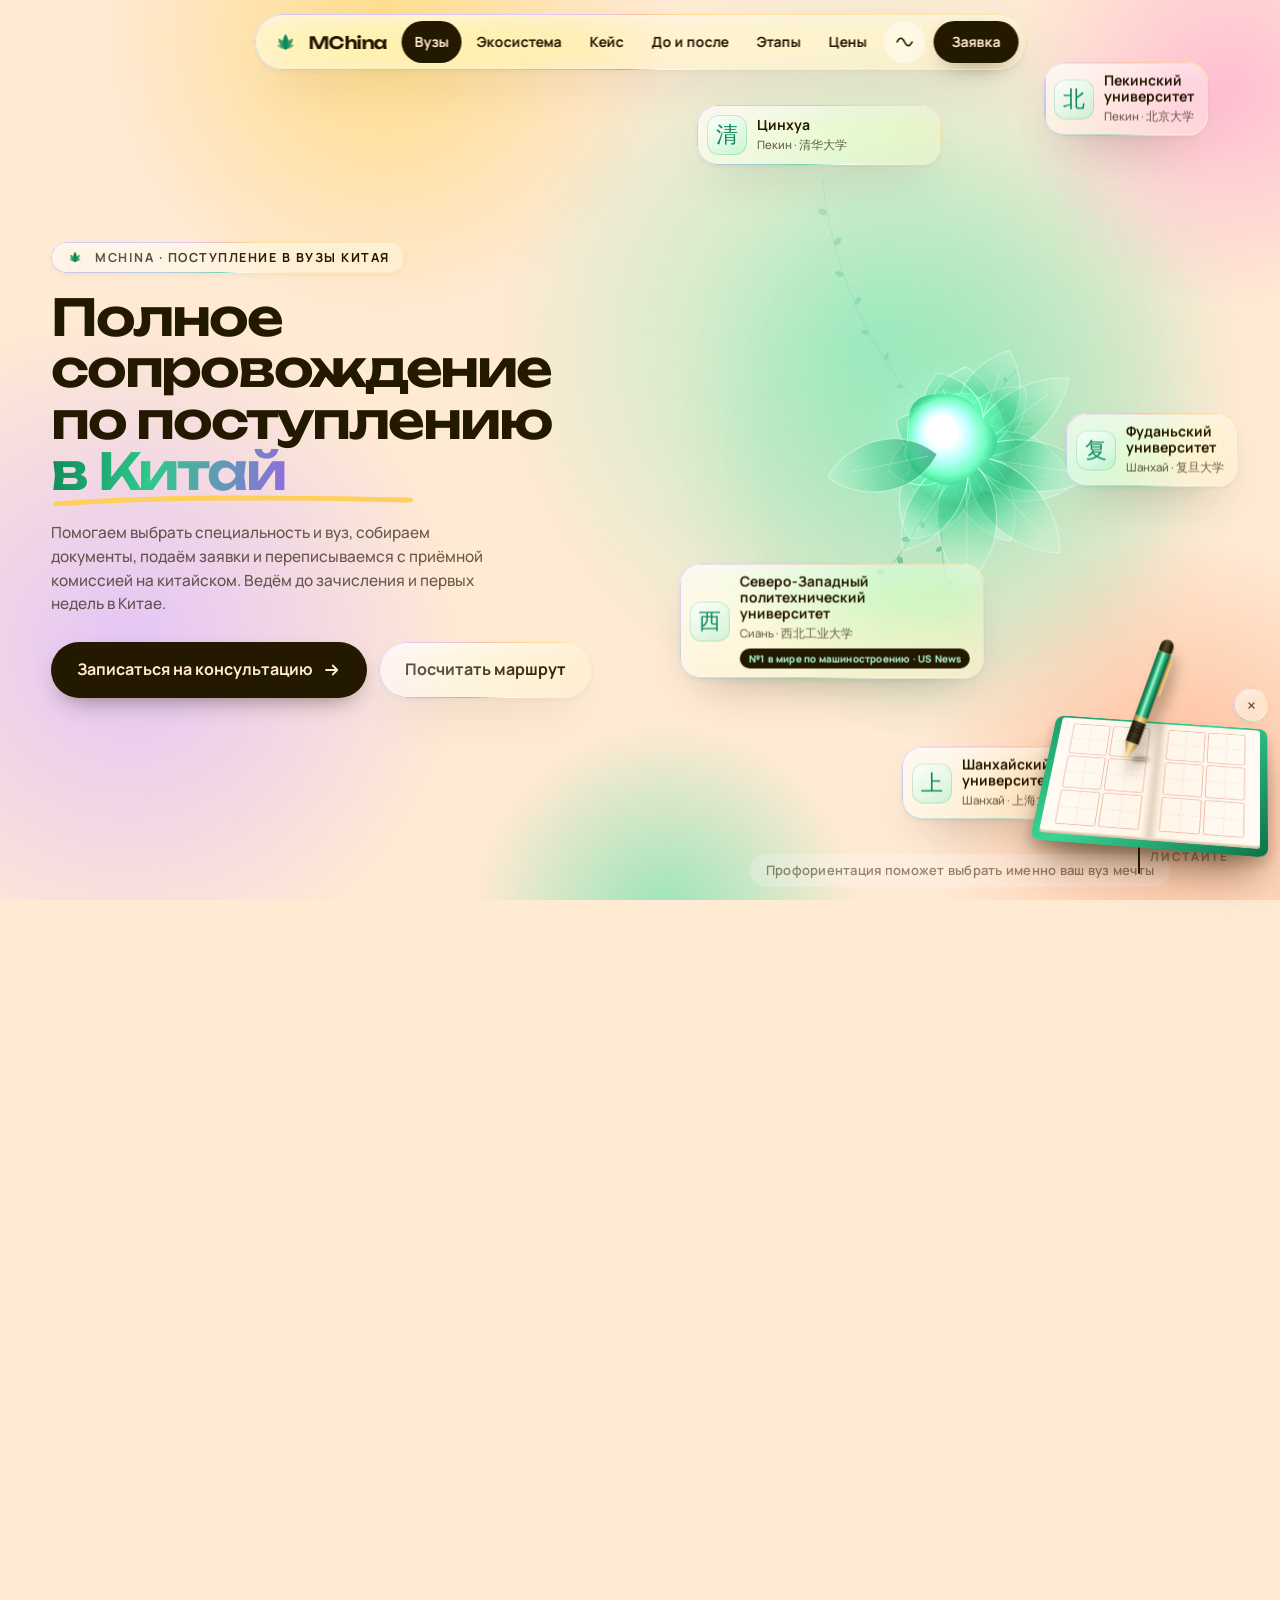
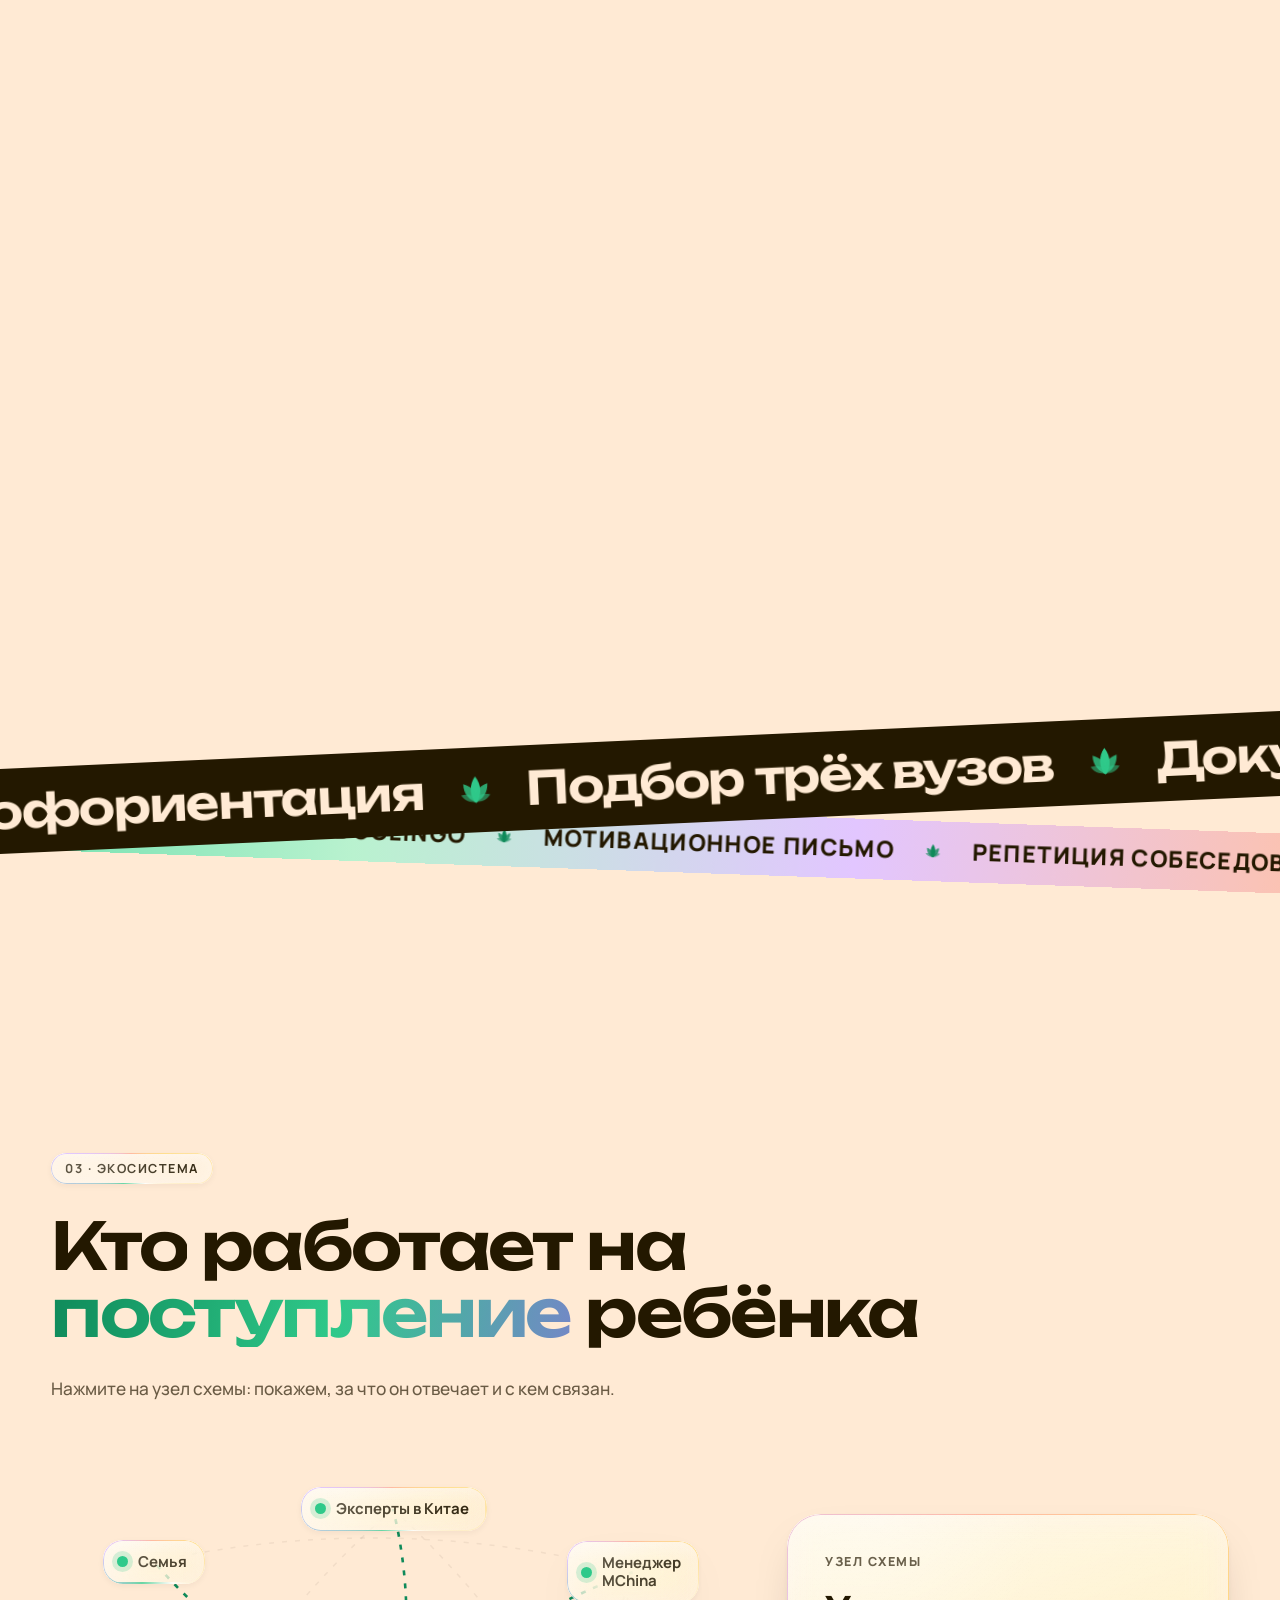
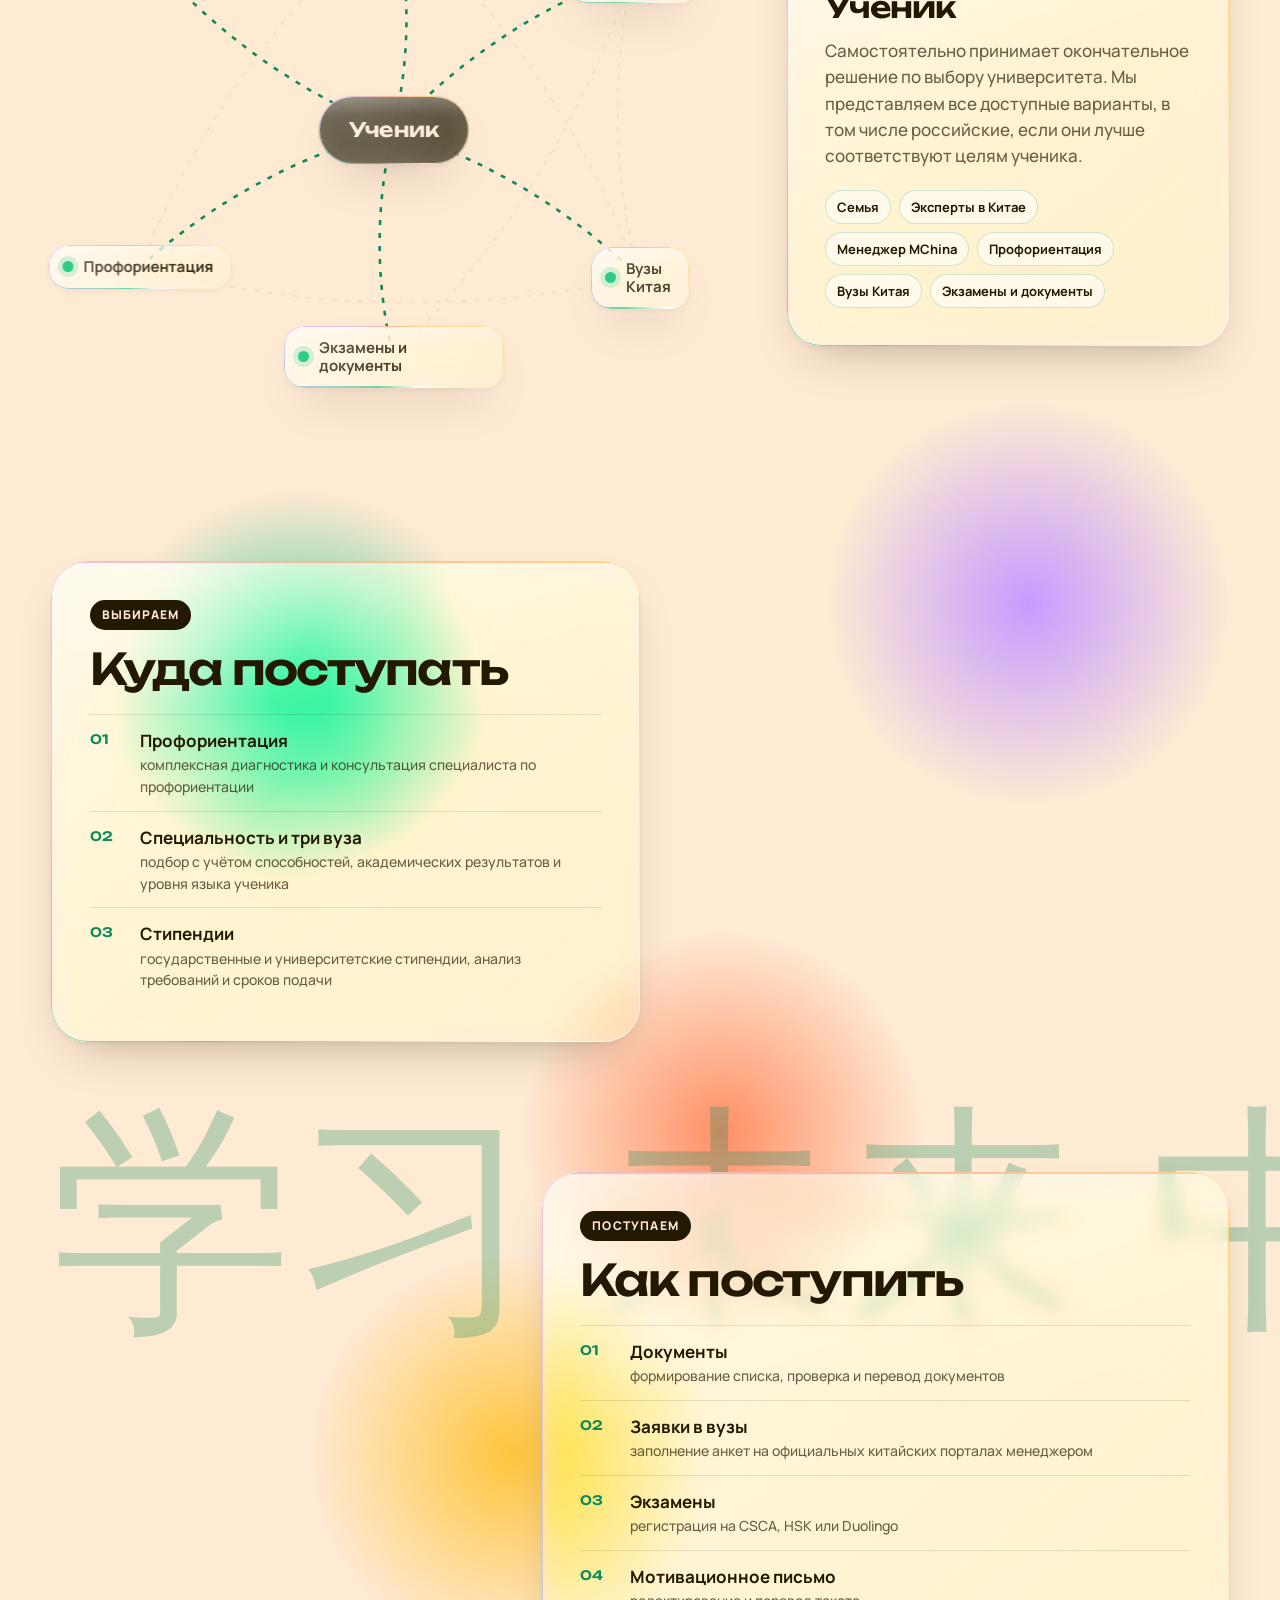
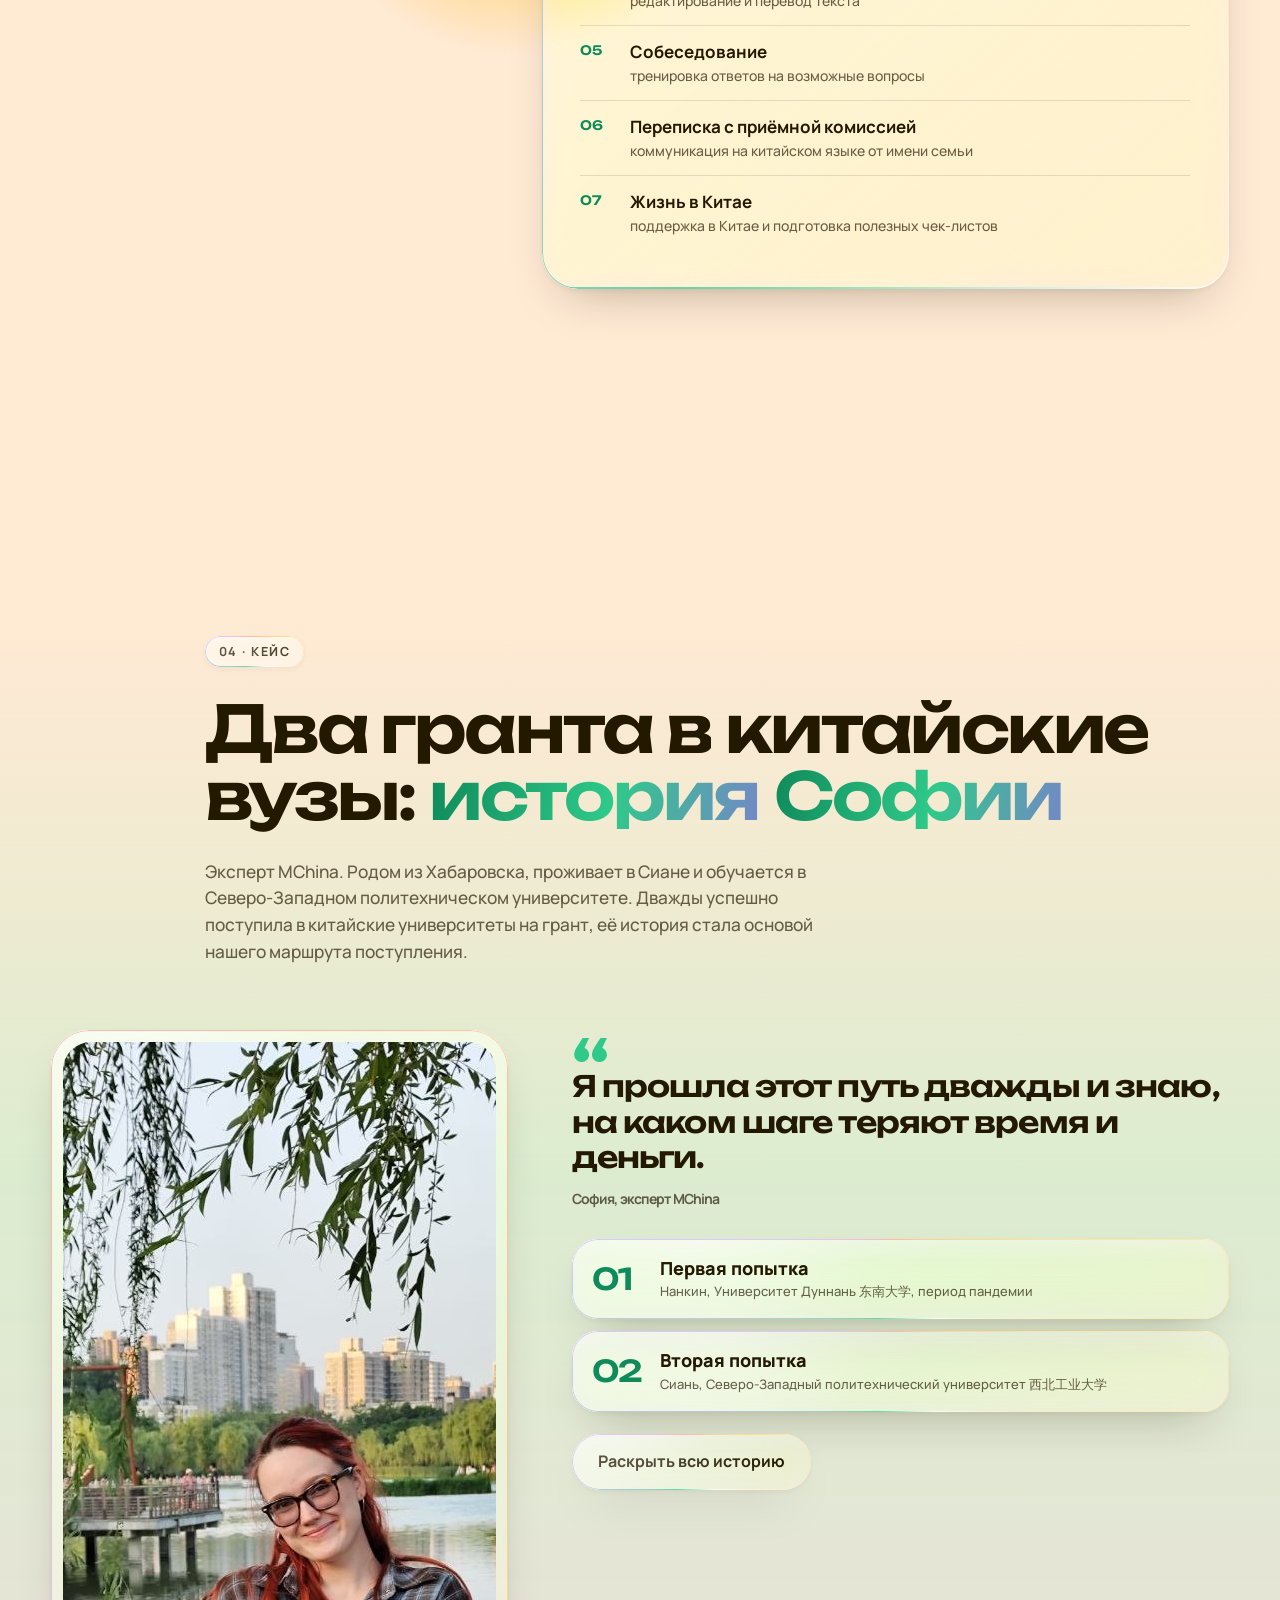
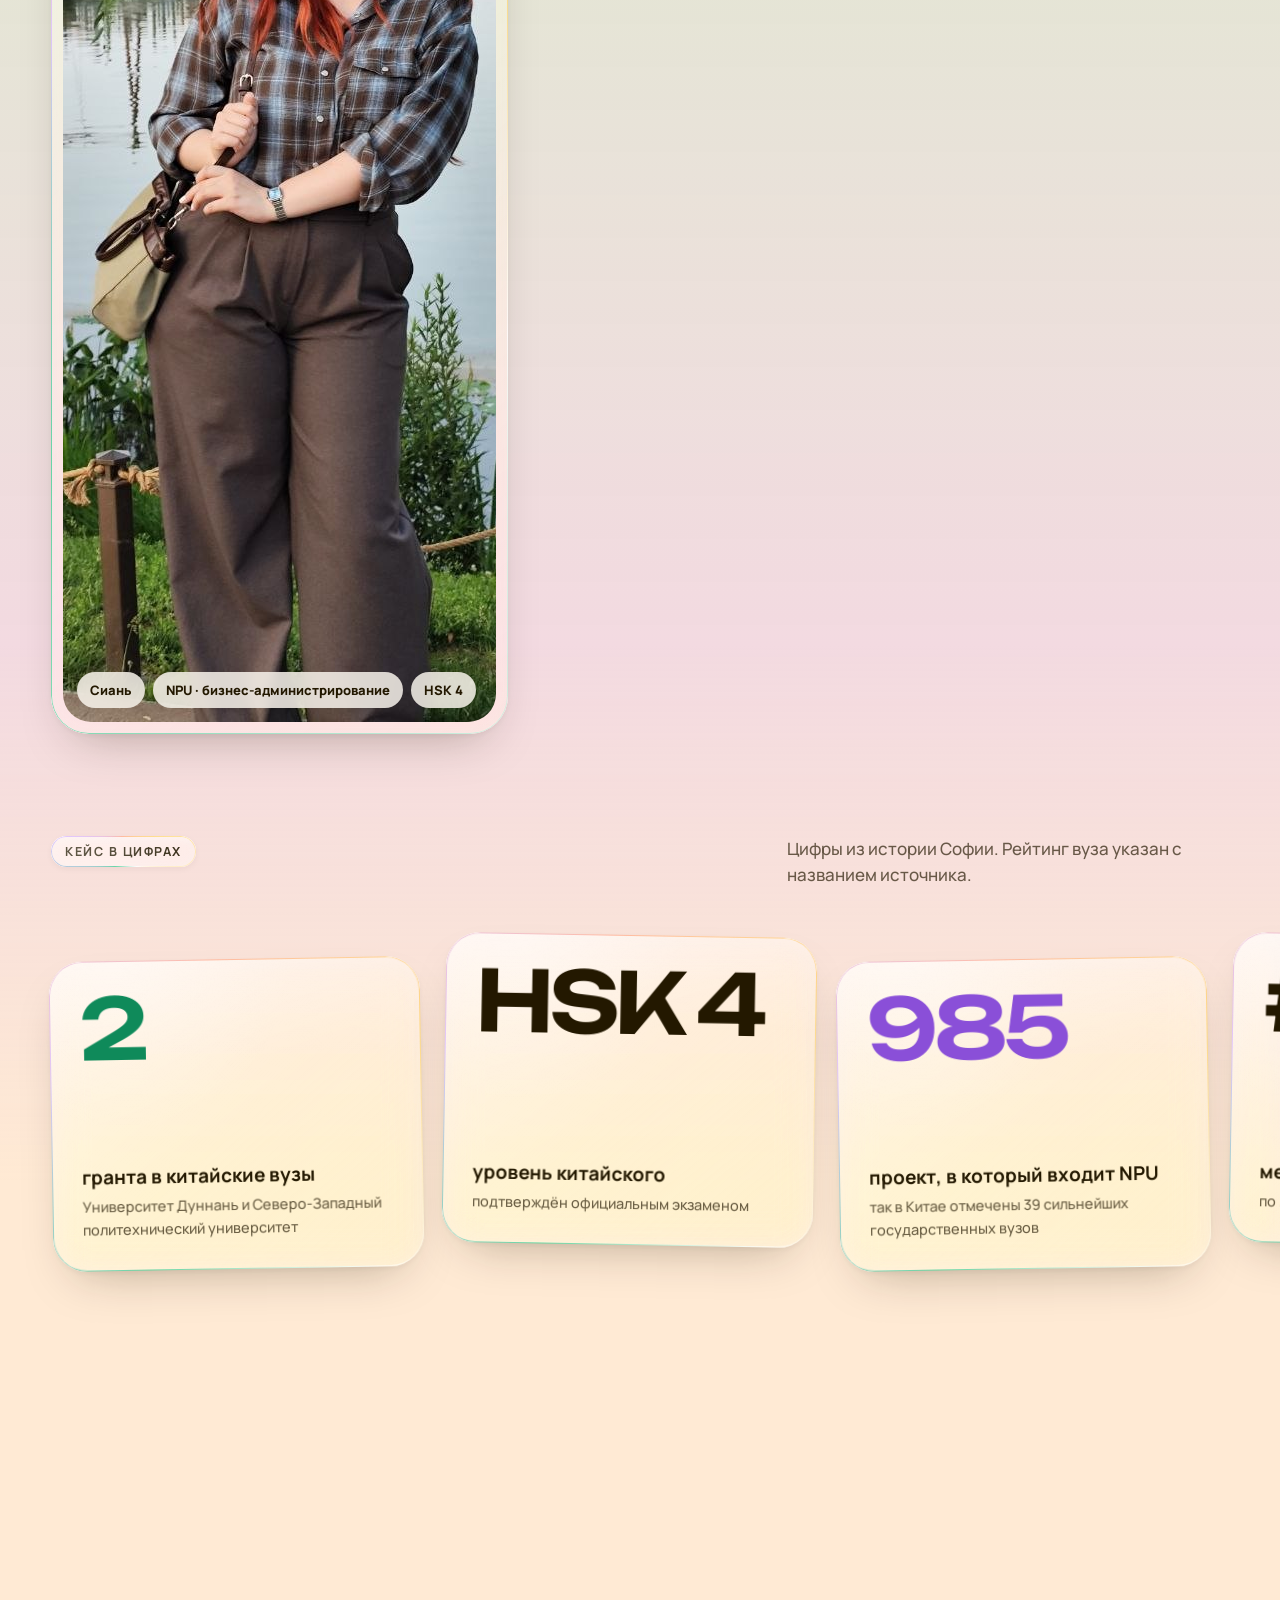
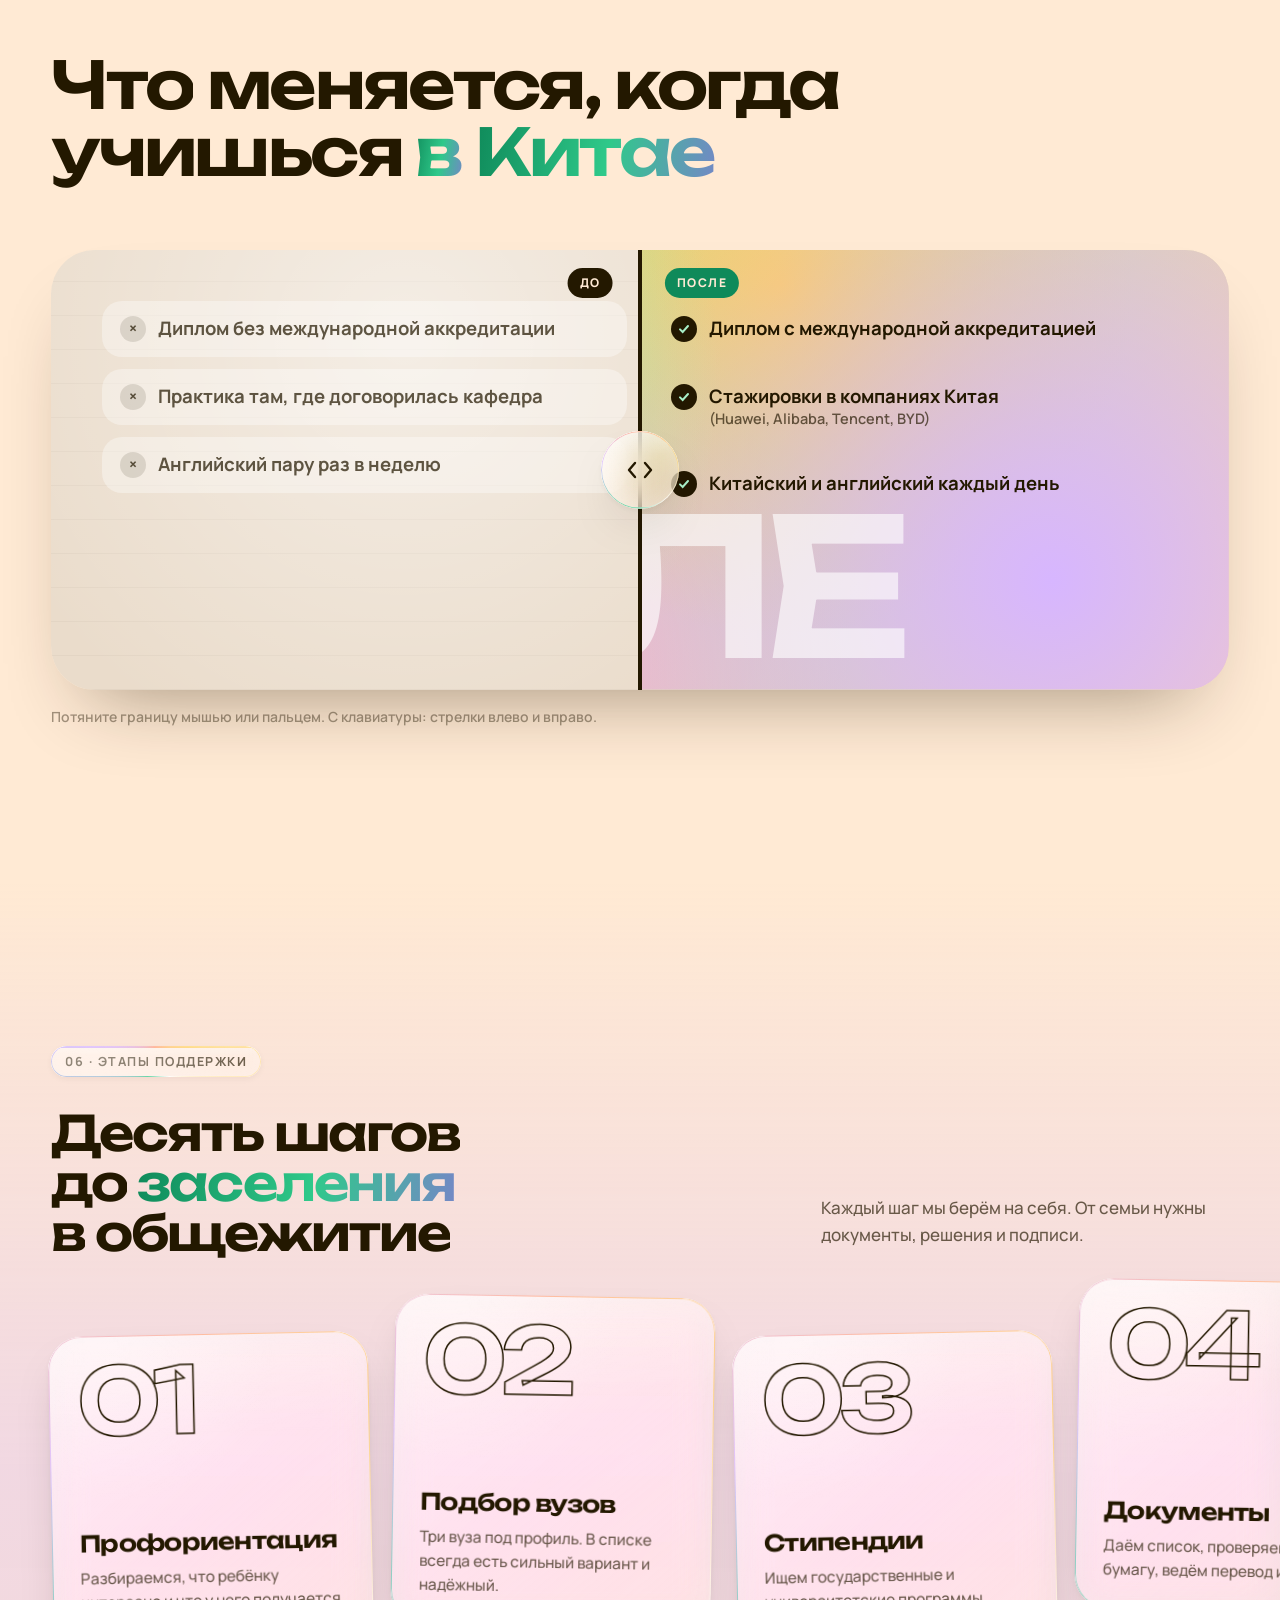
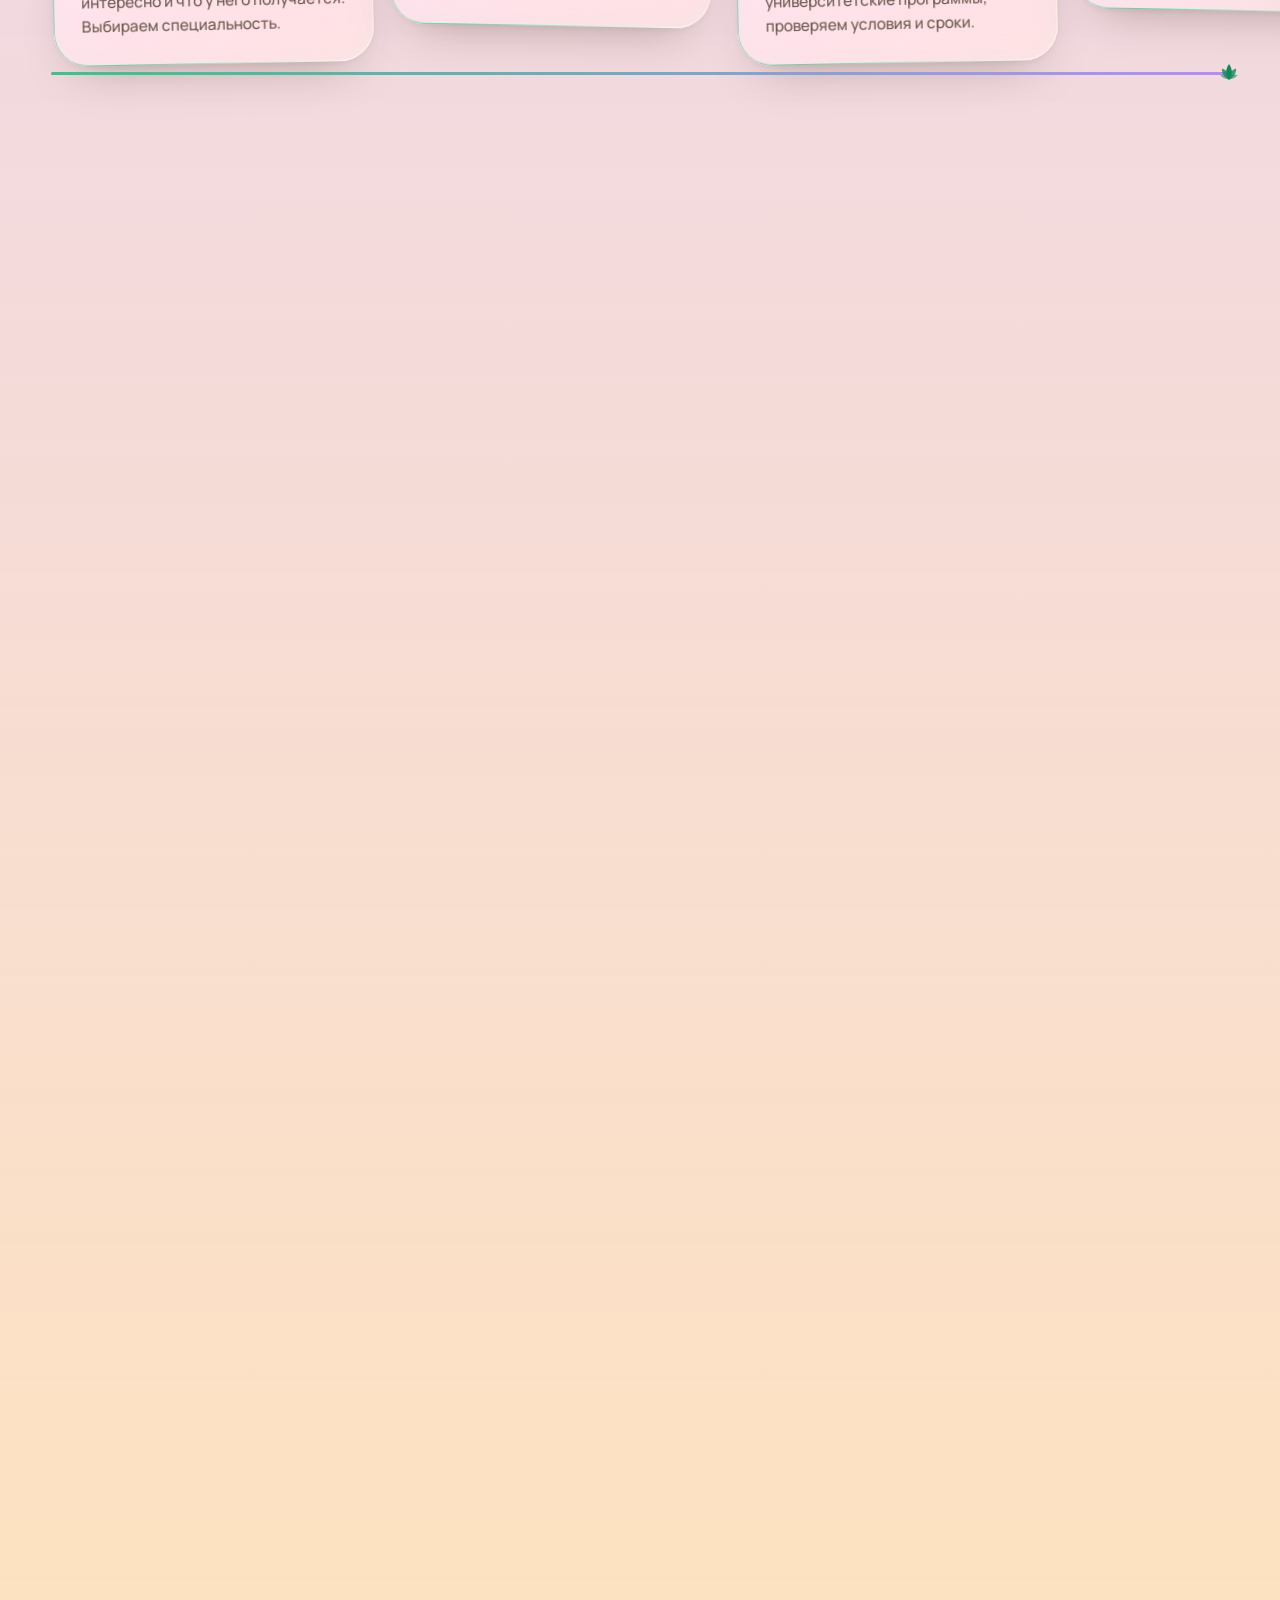
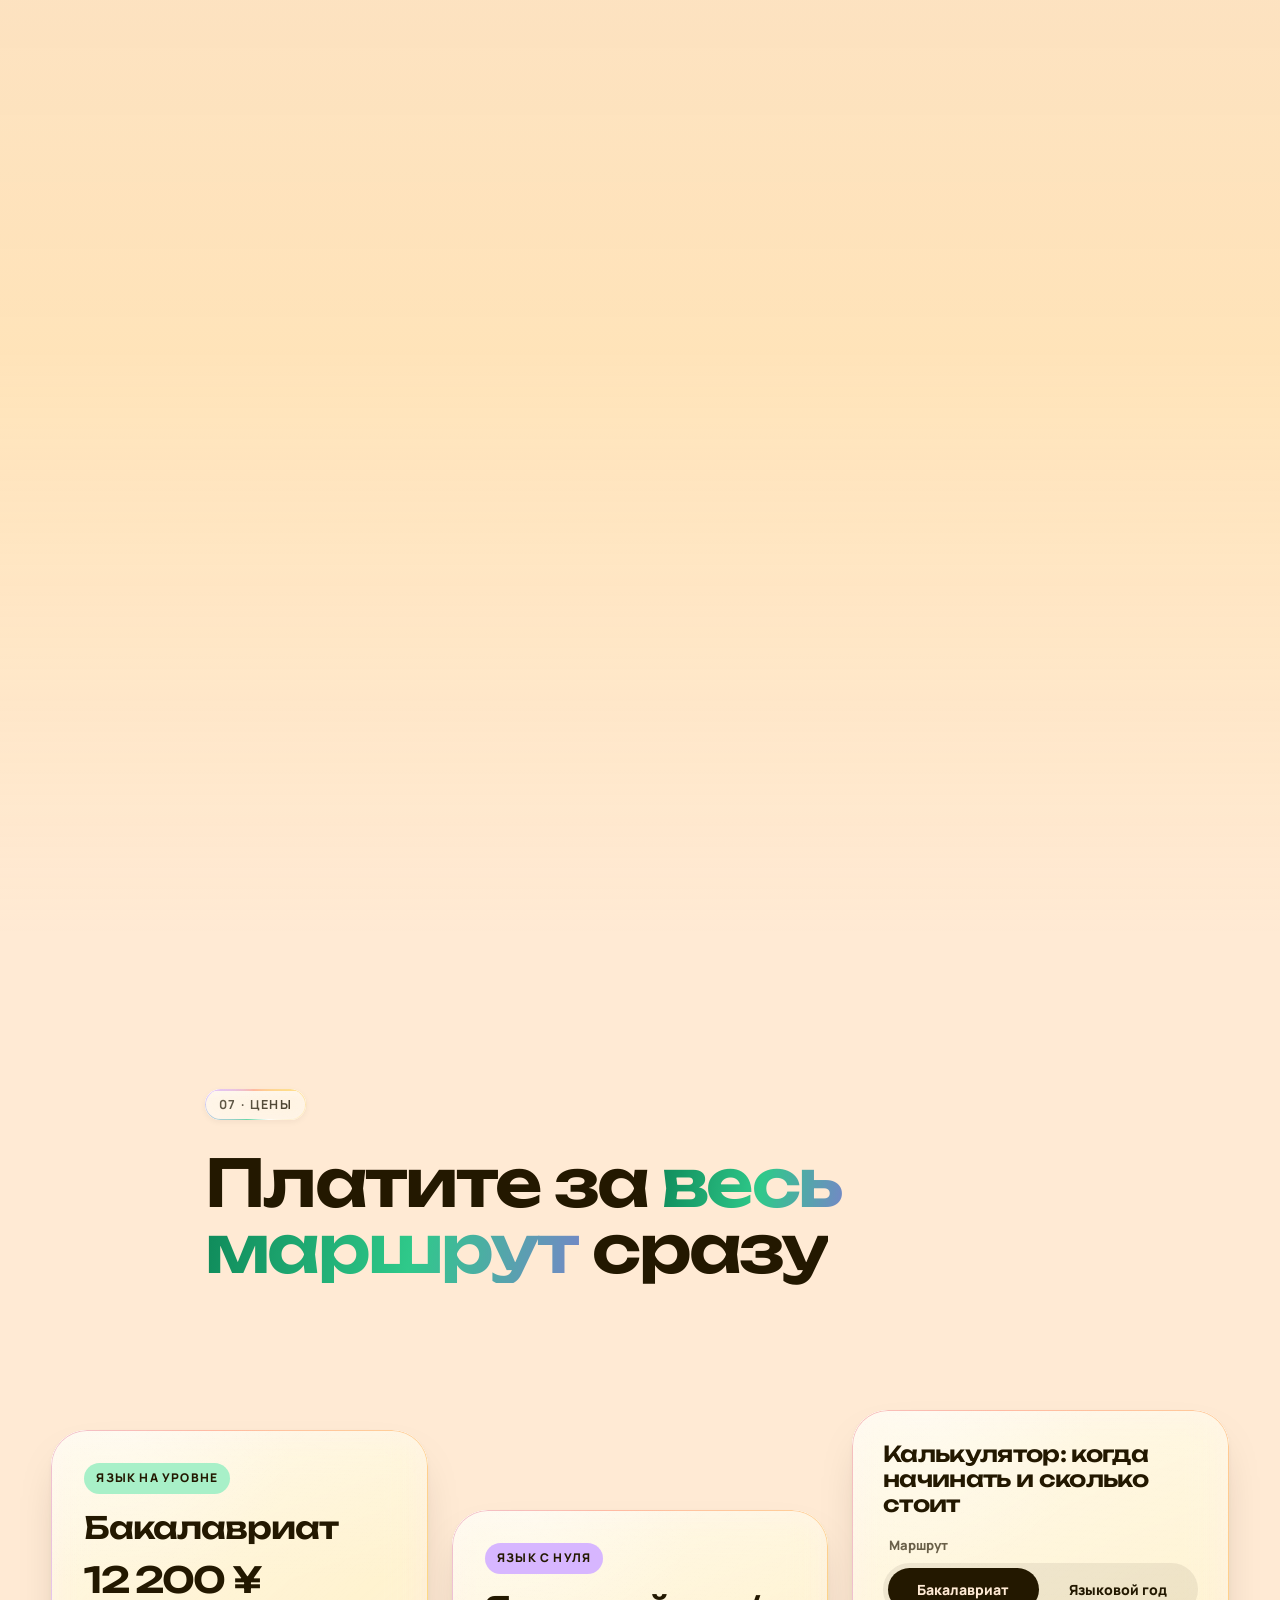
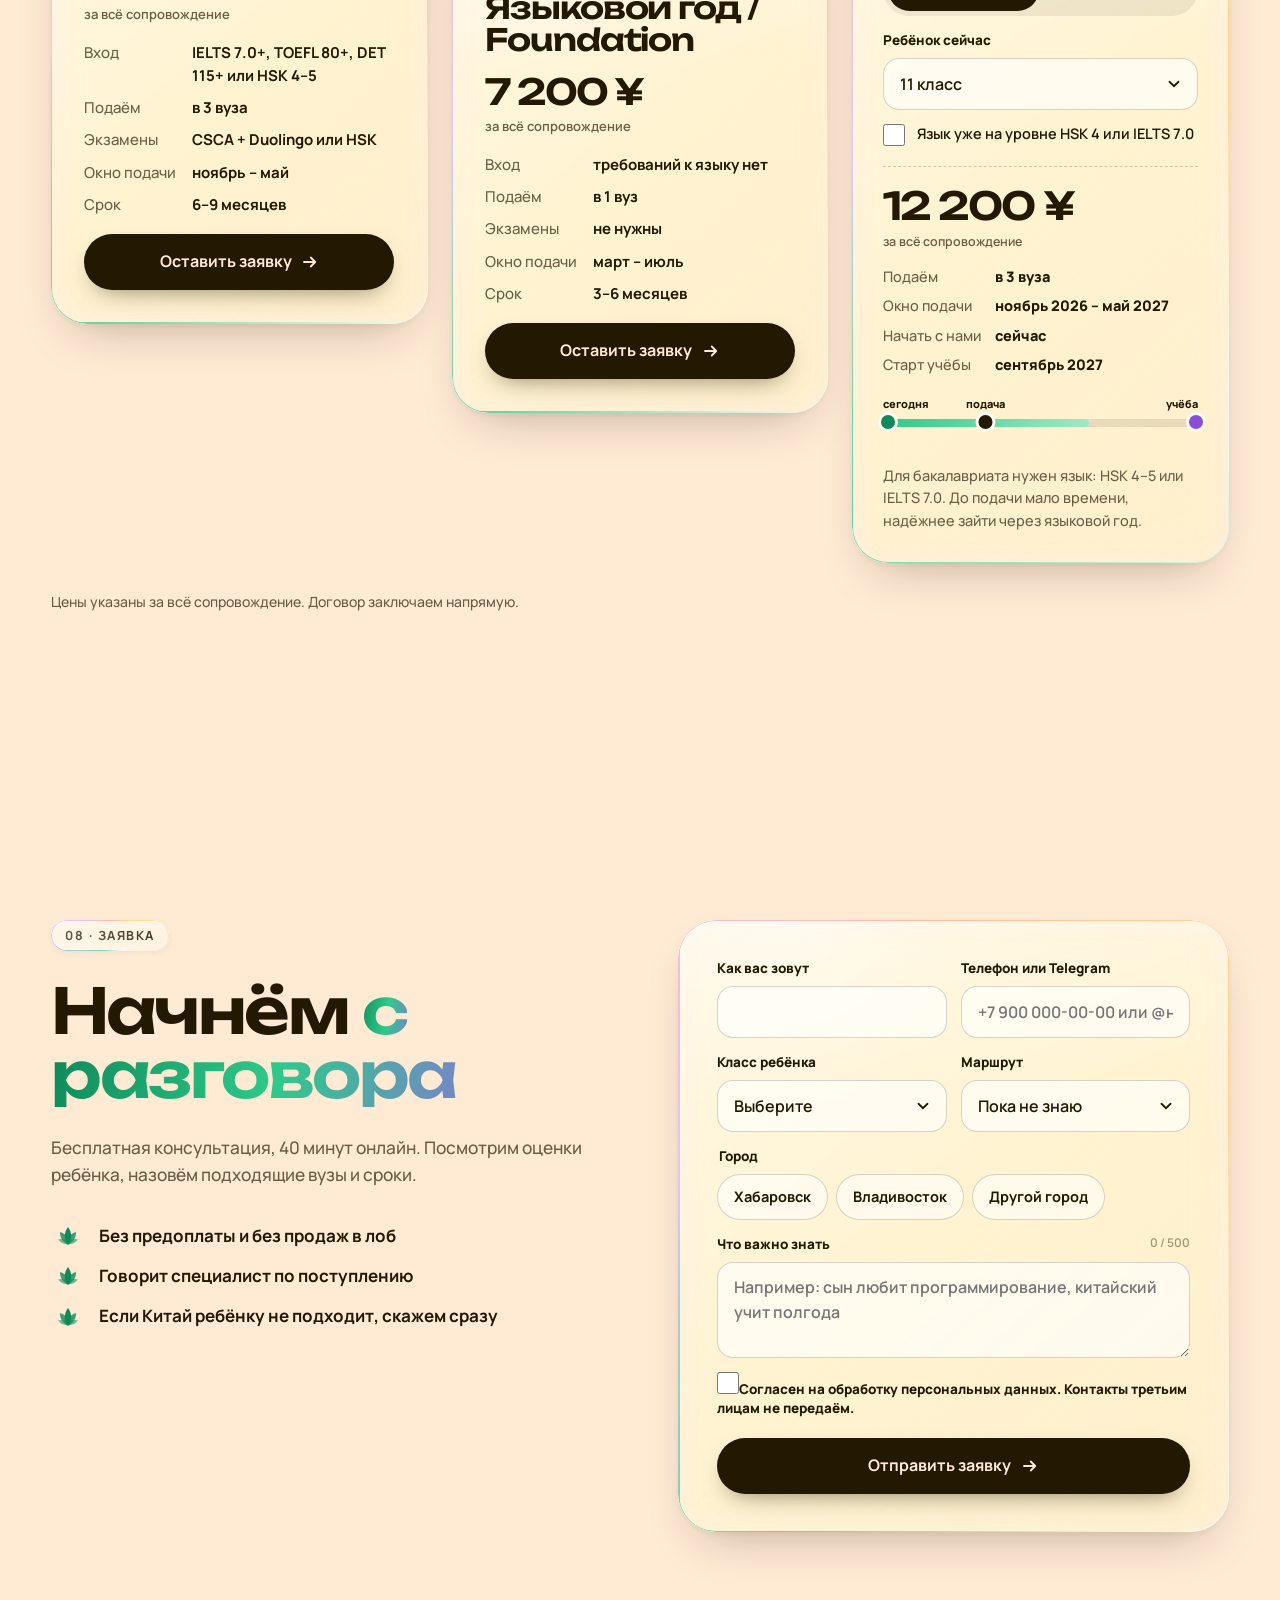
==== commit 4391f3ca: "Правки эксперта: тексты вузов, схемы, услуг и кейса Софии Co-Authored-By: Claude Opus 5 <noreply@ant" ====
--- a/index.html
+++ b/index.html
@@ -687,6 +687,16 @@
 html.lite .tile{width:100%;min-height:0;--ty:0;--tr:0deg}
 html.lite .svc-bgtext{display:none}
 
+/* кейс Софии (правки эксперта 18.09): две короткие карточки и раскрывающаяся история */
+.attempt-mini{display:grid;grid-template-columns:54px 1fr;gap:14px;align-items:center;margin-bottom:12px;padding:18px 20px;border-radius:26px}
+.case__story{display:grid;grid-template-rows:0fr;transition:grid-template-rows .7s var(--ease)}
+.case__story.is-open{grid-template-rows:1fr}
+.case__story>div{overflow:hidden}
+.case__story .attempt:first-child{margin-top:14px}
+.case__story .attempt:hover{transform:none}
+.attempt__head{display:grid;grid-template-columns:54px 1fr;gap:14px;align-items:center;padding:18px 20px}
+@media (max-width:760px){.attempt-mini,.attempt__head{grid-template-columns:40px 1fr;padding:16px}}
+
 </style>
 </head>
 <body>
@@ -779,19 +789,19 @@
           <canvas class="core" aria-hidden="true"></canvas>
           <button class="uni glass" type="button" aria-expanded="false" data-cursor="подробнее">
             <span class="uni__han" lang="zh">清</span>
-            <span class="uni__txt"><span class="uni__name">Цинхуа</span><span class="uni__meta">Пекин · <span lang="zh">清华大学</span></span><span class="uni__more"><span>Сильны инженерия, IT и архитектура</span></span></span>
+            <span class="uni__txt"><span class="uni__name">Цинхуа</span><span class="uni__meta">Пекин · <span lang="zh">清华大学</span></span><span class="uni__more"><span>Ведущие направления: инженерия, IT и архитектура</span></span></span>
           </button>
           <button class="uni glass" type="button" aria-expanded="false" data-cursor="подробнее">
             <span class="uni__han" lang="zh">北</span>
-            <span class="uni__txt"><span class="uni__name">Пекинский университет</span><span class="uni__meta">Пекин · <span lang="zh">北京大学</span></span><span class="uni__more"><span>Сильны экономика, медицина и гуманитарные науки</span></span></span>
+            <span class="uni__txt"><span class="uni__name">Пекинский университет</span><span class="uni__meta">Пекин · <span lang="zh">北京大学</span></span><span class="uni__more"><span>Ведущие направления: фундаментальные науки и гуманитарные науки</span></span></span>
           </button>
           <button class="uni glass" type="button" aria-expanded="false" data-cursor="подробнее">
             <span class="uni__han" lang="zh">复</span>
-            <span class="uni__txt"><span class="uni__name">Фуданьский университет</span><span class="uni__meta">Шанхай · <span lang="zh">复旦大学</span></span><span class="uni__more"><span>Сильны экономика, журналистика и медицина</span></span></span>
+            <span class="uni__txt"><span class="uni__name">Фуданьский университет</span><span class="uni__meta">Шанхай · <span lang="zh">复旦大学</span></span><span class="uni__more"><span>Ведущие направления: медицина, экономика и гуманитарные науки</span></span></span>
           </button>
           <button class="uni glass" type="button" aria-expanded="false" data-cursor="подробнее">
             <span class="uni__han" lang="zh">上</span>
-            <span class="uni__txt"><span class="uni__name">Шанхайский университет</span><span class="uni__meta">Шанхай · <span lang="zh">上海大学</span></span><span class="uni__more"><span>Сильны инженерия, дизайн и менеджмент</span></span></span>
+            <span class="uni__txt"><span class="uni__name">Шанхайский университет</span><span class="uni__meta">Шанхай · <span lang="zh">上海大学</span></span><span class="uni__more"><span>Ведущие направления: инженерия, экономика и дизайн</span></span></span>
           </button>
           <button class="uni glass" type="button" aria-expanded="false" data-cursor="подробнее">
             <span class="uni__han" lang="zh">西</span>
@@ -839,7 +849,7 @@
         <svg class="eco__lines" aria-hidden="true"></svg>
         <button class="node node--center glass" type="button" data-id="kid" aria-pressed="true" style="--nx:50;--ny:50;--mx2:50;--my2:52">Ученик</button>
         <button class="node glass" type="button" data-id="family" aria-pressed="false" style="--nx:15;--ny:18;--mx2:26;--my2:8"><i></i>Семья</button>
-        <button class="node glass" type="button" data-id="expert" aria-pressed="false" style="--nx:50;--ny:8;--mx2:74;--my2:8"><i></i>Эксперт в Китае</button>
+        <button class="node glass" type="button" data-id="expert" aria-pressed="false" style="--nx:50;--ny:8;--mx2:74;--my2:8"><i></i>Эксперты в Китае</button>
         <button class="node glass" type="button" data-id="manager" aria-pressed="false" style="--nx:85;--ny:20;--mx2:76;--my2:30"><i></i>Менеджер MChina</button>
         <button class="node glass" type="button" data-id="prof" aria-pressed="false" style="--nx:13;--ny:76;--mx2:24;--my2:30"><i></i>Профориентация</button>
         <button class="node glass" type="button" data-id="unis" aria-pressed="false" style="--nx:86;--ny:78;--mx2:74;--my2:80"><i></i>Вузы Китая</button>
@@ -859,22 +869,22 @@
         <span class="svc__tag">Выбираем</span>
         <h3>Куда поступать</h3>
         <ol>
-          <li><span>Профориентация<small>тесты и разговор с профориентологом</small></span></li>
-          <li><span>Специальность и три вуза<small>под интересы, оценки и язык ребёнка</small></span></li>
-          <li><span>Стипендии<small>государственные и университетские, с условиями и сроками</small></span></li>
+          <li><span>Профориентация<small>комплексная диагностика и консультация специалиста по профориентации</small></span></li>
+          <li><span>Специальность и три вуза<small>подбор с учётом способностей, академических результатов и уровня языка ученика</small></span></li>
+          <li><span>Стипендии<small>государственные и университетские стипендии, анализ требований и сроков подачи</small></span></li>
         </ol>
       </article>
       <article class="svc svc--b glass glass--refract" data-depth="50" data-reveal style="--rd:.12s">
         <span class="svc__tag">Поступаем</span>
         <h3>Как поступить</h3>
         <ol>
-          <li><span>Документы<small>список, проверка, перевод и апостиль</small></span></li>
-          <li><span>Заявки в вузы<small>анкеты на китайских порталах заполняет менеджер</small></span></li>
+          <li><span>Документы<small>формирование списка, проверка и перевод документов</small></span></li>
+          <li><span>Заявки в вузы<small>заполнение анкет на официальных китайских порталах менеджером</small></span></li>
           <li><span>Экзамены<small>регистрация на CSCA, HSK или Duolingo</small></span></li>
-          <li><span>Мотивационное письмо<small>правка и перевод</small></span></li>
-          <li><span>Собеседование<small>репетиция вопросов и ответов</small></span></li>
-          <li><span>Переписка с приёмной комиссией<small>на китайском, от имени семьи</small></span></li>
-          <li><span>Жизнь в Китае<small>чек-листы: WeChat, Alipay, карта, связь</small></span></li>
+          <li><span>Мотивационное письмо<small>редактирование и перевод текста</small></span></li>
+          <li><span>Собеседование<small>тренировка ответов на возможные вопросы</small></span></li>
+          <li><span>Переписка с приёмной комиссией<small>коммуникация на китайском языке от имени семьи</small></span></li>
+          <li><span>Жизнь в Китае<small>поддержка в Китае и подготовка полезных чек-листов</small></span></li>
         </ol>
       </article>
     </div>
@@ -885,8 +895,8 @@
   <div class="wrap">
     <div class="sec__head sec__head--shift">
       <p class="eyebrow glass glass--lite" data-reveal>04 · Кейс</p>
-      <h2 class="h2 rw" id="case-h">София поступила в Китай <em>с третьей попытки</em></h2>
-      <p class="sec__lead" data-reveal>Эксперт MChina. Родом из Хабаровска, живёт в Сиане и учится в Северо-Западном политехническом университете. С её истории начался наш маршрут.</p>
+      <h2 class="h2 rw" id="case-h">Два гранта в китайские вузы: <em>история Софии</em></h2>
+      <p class="sec__lead" data-reveal>Эксперт MChina. Родом из Хабаровска, проживает в Сиане и обучается в Северо-Западном политехническом университете. Дважды успешно поступила в китайские университеты на грант, её история стала основой нашего маршрута поступления.</p>
     </div>
     <div class="case__grid">
       <figure class="case__photo glass" data-reveal data-tilt>
@@ -894,35 +904,18 @@
         <figcaption><span>Сиань</span><span>NPU · бизнес-администрирование</span><span>HSK 4</span></figcaption>
       </figure>
       <div class="case__side">
-        <blockquote class="quote" data-reveal>Я прошла этот путь трижды и знаю, на каком шаге теряют год и деньги.<cite>София, эксперт MChina</cite></blockquote>
-        <div class="attempt glass" data-reveal>
-          <button class="attempt__btn" type="button" aria-expanded="false" aria-controls="att-1" data-cursor="открыть">
-            <span class="attempt__n">01</span><span><span class="attempt__t">Первая попытка</span><span class="attempt__tag">17 лет, сразу после школы</span></span><span class="attempt__plus" aria-hidden="true">+</span>
-          </button>
-          <div class="attempt__body" id="att-1" inert><div><div class="attempt__inner">
-            <p>София поступила, но из-за ковида не смогла уехать. Занятия шли онлайн и на китайском, учиться так не получилось, и она ушла.</p>
-            <span class="result">Год языка, потом два года паузы</span>
-          </div></div></div>
-        </div>
-        <div class="attempt glass" data-reveal style="--rd:.08s">
-          <button class="attempt__btn" type="button" aria-expanded="false" aria-controls="att-2" data-cursor="открыть">
-            <span class="attempt__n">02</span><span><span class="attempt__t">Вторая попытка</span><span class="attempt__tag">через агентство</span></span><span class="attempt__plus" aria-hidden="true">+</span>
-          </button>
-          <div class="attempt__body" id="att-2" inert><div><div class="attempt__inner">
-            <p>Языковой год в Китае обошёлся семье в 600 000 ₽. Язык София восстановила, но в выбранный вуз не прошла: у агентства были свои вузы по договорённости, и абитуриентов вели туда.</p>
-            <span class="result">Предложили вуз слабее</span>
-          </div></div></div>
-        </div>
-        <div class="attempt glass" data-reveal style="--rd:.16s">
-          <button class="attempt__btn" type="button" aria-expanded="false" aria-controls="att-3" data-cursor="открыть">
-            <span class="attempt__n">03</span><span><span class="attempt__t">Третья попытка</span><span class="attempt__tag">самостоятельно</span></span><span class="attempt__plus" aria-hidden="true">+</span>
-          </button>
-          <div class="attempt__body" id="att-3" inert><div><div class="attempt__inner">
-            <p>Сама выбрала вуз, разобралась в требованиях к каждому документу, собрала комплект и подала. Потом изучила, как работают другие агентства: цены, подготовку, документы. Из этого и собран маршрут MChina.</p>
-            <span class="result result--ok">Зачислена в NPU</span>
-          </div></div></div>
-        </div>
-        <button class="btn glass case__all" type="button" id="case-all" aria-expanded="false">Раскрыть всю историю</button>
+        <blockquote class="quote" data-reveal>Я прошла этот путь дважды и знаю, на каком шаге теряют время и деньги.<cite>София, эксперт MChina</cite></blockquote>
+        <div class="attempt-mini glass" data-reveal><span class="attempt__n">01</span><span><span class="attempt__t">Первая попытка</span><span class="attempt__tag">Нанкин, Университет Дуннань <span lang="zh">东南大学</span>, период пандемии</span></span></div>
+        <div class="attempt-mini glass" data-reveal style="--rd:.08s"><span class="attempt__n">02</span><span><span class="attempt__t">Вторая попытка</span><span class="attempt__tag">Сиань, Северо-Западный политехнический университет <span lang="zh">西北工业大学</span></span></span></div>
+        <button class="btn glass case__all" type="button" id="case-all" aria-expanded="false" aria-controls="case-story">Раскрыть всю историю</button>
+        <div class="case__story" id="case-story" inert><div>
+          <div class="attempt glass is-open"><div class="attempt__head"><span class="attempt__n">01</span><span><span class="attempt__t">Первая попытка</span><span class="attempt__tag">17 лет, сразу после школы</span></span></div>
+            <div class="attempt__body"><div><div class="attempt__inner"><p>Поступление в Университет Дуннань <span lang="zh">东南大学</span>. Из-за ковида учёба шла онлайн, формат оказался непродуктивным, приняла решение завершить обучение.</p><span class="result">Переосмысление обучения</span></div></div></div></div>
+          <div class="attempt glass is-open"><div class="attempt__head"><span class="attempt__n">02</span><span><span class="attempt__t">Вторая попытка</span><span class="attempt__tag">через агентство</span></span></div>
+            <div class="attempt__body"><div><div class="attempt__inner"><p>Обратилась в агентство, но стоимость 600 000 ₽ и обязательное поступление в вузы-партнёры агентства не подошли. Решила поступать самостоятельно.</p><span class="result">Предложили вуз слабее</span></div></div></div></div>
+          <div class="attempt glass is-open"><div class="attempt__head"><span class="attempt__n">03</span><span><span class="attempt__t">Третья попытка</span><span class="attempt__tag">самостоятельно</span></span></div>
+            <div class="attempt__body"><div><div class="attempt__inner"><p>Самостоятельно выбрала университет, разобралась с требованиями и пакетом документов. Изучила работу агентств, и на основе личного опыта появился маршрут MChina.</p><span class="result result--ok">Зачислена в Северо-Западный политехнический университет <span lang="zh">西北工业大学</span></span></div></div></div></div>
+        </div></div>
       </div>
     </div>
   </div>
@@ -933,11 +926,11 @@
     </div>
     <div class="strip__viewport" tabindex="0" aria-label="Кейс в цифрах, лента листается">
       <ul class="strip__track" role="list" style="list-style:none;margin:0">
-        <li class="tile glass"><span class="tile__num" data-count="3">3</span><span class="tile__cap"><b>попытки поступления</b><span>первую сорвал ковид, вторую вело агентство, третью София сделала сама</span></span></li>
-        <li class="tile glass"><span class="tile__num">HSK <span data-count="4">4</span></span><span class="tile__cap"><b>уровень китайского</b><span>год языка дома и год на языковой программе в Китае</span></span></li>
+        <li class="tile glass"><span class="tile__num" data-count="2">2</span><span class="tile__cap"><b>гранта в китайские вузы</b><span>Университет Дуннань и Северо-Западный политехнический университет</span></span></li>
+        <li class="tile glass"><span class="tile__num">HSK <span data-count="4">4</span></span><span class="tile__cap"><b>уровень китайского</b><span>подтверждён официальным экзаменом</span></span></li>
         <li class="tile glass"><span class="tile__num" data-count="985">985</span><span class="tile__cap"><b>проект, в который входит NPU</b><span>так в Китае отмечены 39 сильнейших государственных вузов</span></span></li>
         <li class="tile glass"><span class="tile__num">#<span data-count="182">182</span></span><span class="tile__cap"><b>место NPU в мире</b><span>по версии US News Best Global Universities</span></span></li>
-        <li class="tile glass"><span class="tile__num"><span data-count="600000">600 000</span> ₽</span><span class="tile__cap"><b>стоил языковой год через агентство</b><span>а в выбранный вуз София так и не прошла</span></span></li>
+        <li class="tile glass"><span class="tile__num"><span data-count="600000">600 000</span> ₽</span><span class="tile__cap"><b>просило агентство за поступление</b><span>от этого варианта София отказалась и поступила сама</span></span></li>
       </ul>
     </div>
   </div>
@@ -1130,7 +1123,7 @@
 <div class="pen" data-pos="br" aria-hidden="true">
   <div class="pen__wrap">
     <div class="book"><div class="book__cover"></div><div class="book__pages"><svg class="book__svg" viewBox="0 0 460 300"></svg></div></div>
-    <p class="pen__tr"><span>Привет, будущее. Я могу поехать учиться в Китай.</span></p>
+    <p class="pen__tr"><span>Привет, будущее. Я поеду учиться в Китай.</span></p>
     <div class="pen__pen"><i class="pen__shadow"></i><div class="pen__body"><i class="p-cap"></i><i class="p-barrel"></i><i class="p-ring"></i><i class="p-grip"></i><i class="p-nib"></i></div></div>
   </div>
 </div>
@@ -1719,13 +1712,13 @@
 /* ── интерактивная схема экосистемы ── */
 const Eco = (() => {
   const DATA = {
-    kid: { t: 'Ученик', d: 'Решение о вузе принимает он сам. Мы показываем варианты, включая российские, если они подходят ребёнку лучше.', links: ['family', 'expert', 'manager', 'prof', 'unis', 'docs'] },
-    family: { t: 'Семья', d: 'Собирает документы по нашему списку и подписывает. Статус каждой заявки и все сроки узнаёт от менеджера.', links: ['kid', 'manager'] },
-    expert: { t: 'Эксперт в Китае', d: 'Живёт и учится в Китае, сама прошла поступление. Проверяет выбор вуза, правит мотивационное письмо, готовит к интервью.', links: ['kid', 'prof', 'unis'] },
+    kid: { t: 'Ученик', d: 'Самостоятельно принимает окончательное решение по выбору университета. Мы представляем все доступные варианты, в том числе российские, если они лучше соответствуют целям ученика.', links: ['family', 'expert', 'manager', 'prof', 'unis', 'docs'] },
+    family: { t: 'Семья', d: 'Готовит документы по нашему списку, обеспечивает своевременное подписание. По всем статусам заявок и срокам получает актуальную информацию от менеджера.', links: ['kid', 'manager'] },
+    expert: { t: 'Эксперты в Китае', d: 'Наши специалисты живут в Китае и сами прошли поступление. Помогают выбрать вуз, доработать мотивационное письмо и подготовиться к интервью.', links: ['kid', 'prof', 'unis'] },
     manager: { t: 'Менеджер MChina', d: 'Ведёт заявку от анкеты до зачисления: заполняет порталы вузов, следит за дедлайнами, переписывается с приёмной комиссией на китайском.', links: ['kid', 'family', 'unis', 'docs'] },
-    prof: { t: 'Профориентация', d: 'Тесты и разговор с профориентологом. На выходе специальность и три вуза под профиль ребёнка.', links: ['kid', 'expert', 'unis'] },
-    unis: { t: 'Вузы Китая', d: 'Подаём туда, где ребёнку лучше учиться. Договорённостей с вузами у нас нет, поэтому чужих квот в списке тоже нет.', links: ['kid', 'manager', 'expert', 'prof'] },
-    docs: { t: 'Экзамены и документы', d: 'Регистрация на CSCA, HSK или Duolingo. Перевод, нотариус и апостиль по списку, который мы проверяем построчно.', links: ['kid', 'manager'] },
+    prof: { t: 'Профориентация', d: 'Комплексная диагностика и глубокая консультация специалиста. В результате — рекомендованная специальность и список из трёх вузов, соответствующих личным способностям и целям ученика.', links: ['kid', 'expert', 'unis'] },
+    unis: { t: 'Вузы Китая', d: 'Подбираем университет, в котором ребёнку будет комфортно учиться и строить карьеру. Каждый выбор делаем с учётом его личных целей.', links: ['kid', 'manager', 'expert', 'prof'] },
+    docs: { t: 'Экзамены и документы', d: 'Помогаем записаться на CSCA, HSK и Duolingo. Курируем все стадии оформления пакета документов от перевода до финальной проверки.', links: ['kid', 'manager'] },
   };
   const map = $('.eco__map'), svg = $('.eco__lines'), nodes = $$('.node', map);
   const byId = Object.fromEntries(nodes.map((n) => [n.dataset.id, n]));
@@ -1794,21 +1787,13 @@
 
 /* ── кейс: раскрытие попыток, наклон фото, лента цифр ── */
 const Case = (() => {
-  const attempts = $$('.attempt'), all = $('#case-all');
-  const setOpen = (a, v) => {
-    a.classList.toggle('is-open', v);
-    $('.attempt__btn', a).setAttribute('aria-expanded', String(v));
-    $('.attempt__body', a).inert = !v;
-  };
-  const syncAll = () => {
-    const open = attempts.every((a) => a.classList.contains('is-open'));
+  const story = $('#case-story'), all = $('#case-all');
+  all.addEventListener('click', () => {
+    const open = !story.classList.contains('is-open');
+    story.classList.toggle('is-open', open);
+    story.inert = !open;
+    all.setAttribute('aria-expanded', String(open));
     all.textContent = open ? 'Свернуть историю' : 'Раскрыть всю историю';
-    all.setAttribute('aria-expanded', String(open));
-  };
-  attempts.forEach((a) => $('.attempt__btn', a).addEventListener('click', () => { setOpen(a, !a.classList.contains('is-open')); syncAll(); }));
-  all.addEventListener('click', () => {
-    const open = !attempts.every((a) => a.classList.contains('is-open'));
-    attempts.forEach((a) => setOpen(a, open)); syncAll();
   });
 
   const photo = $('[data-tilt]');
@@ -1935,7 +1920,7 @@
   const NS = 'http://www.w3.org/2000/svg';
   const make = (tag, attrs) => { const el = document.createElementNS(NS, tag); Object.entries(attrs).forEach(([k, v]) => el.setAttribute(k, v)); return el; };
   const cells = [], texts = [];
-  Array.from('你好未来我可以去中国学习').forEach((ch, i) => {
+  Array.from('你好未来我将去中国学习\u3000').forEach((ch, i) => {
     const page = i < 6 ? 0 : 1, local = i % 6, col = local % 2, row = Math.floor(local / 2);
     const x = (page ? 250 : 30) + col * 92, y = 16 + row * 92;
     const rect = make('rect', { class: 'cell', x, y, width: 84, height: 84, rx: 4 });
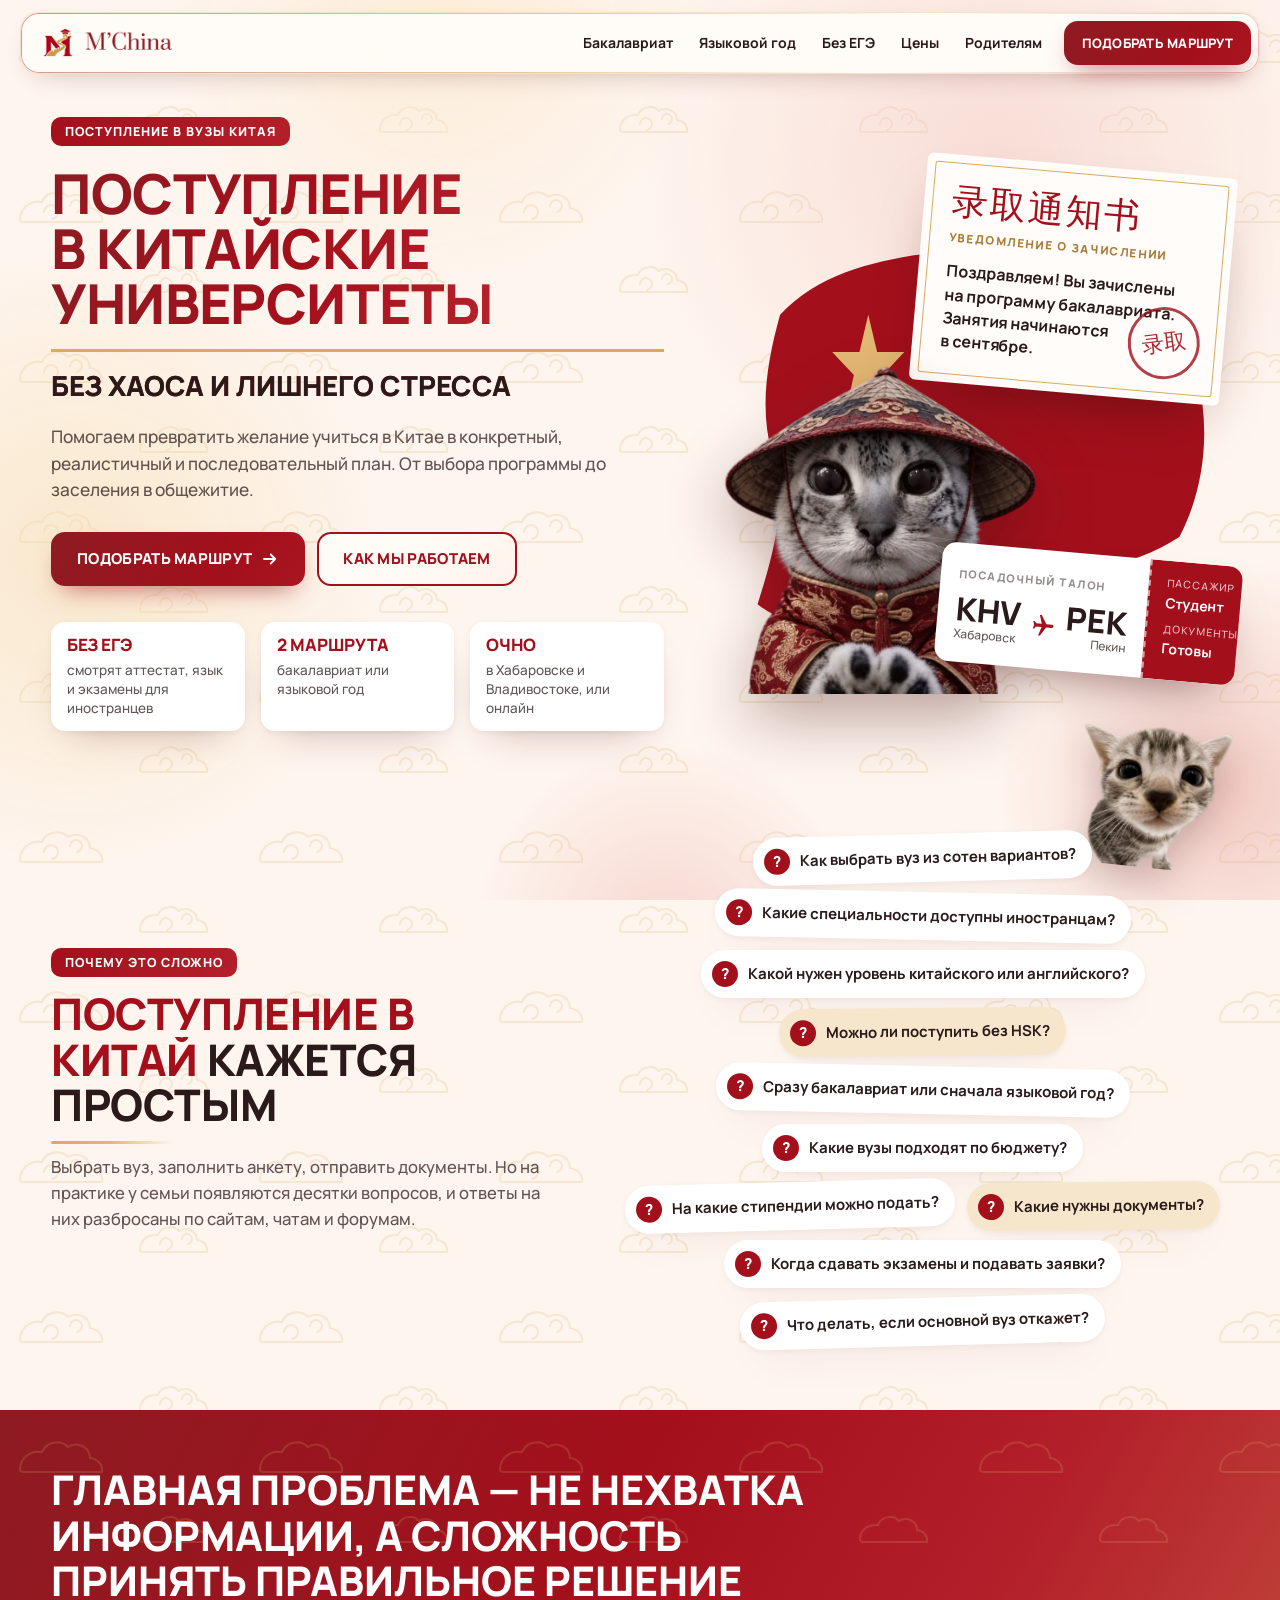
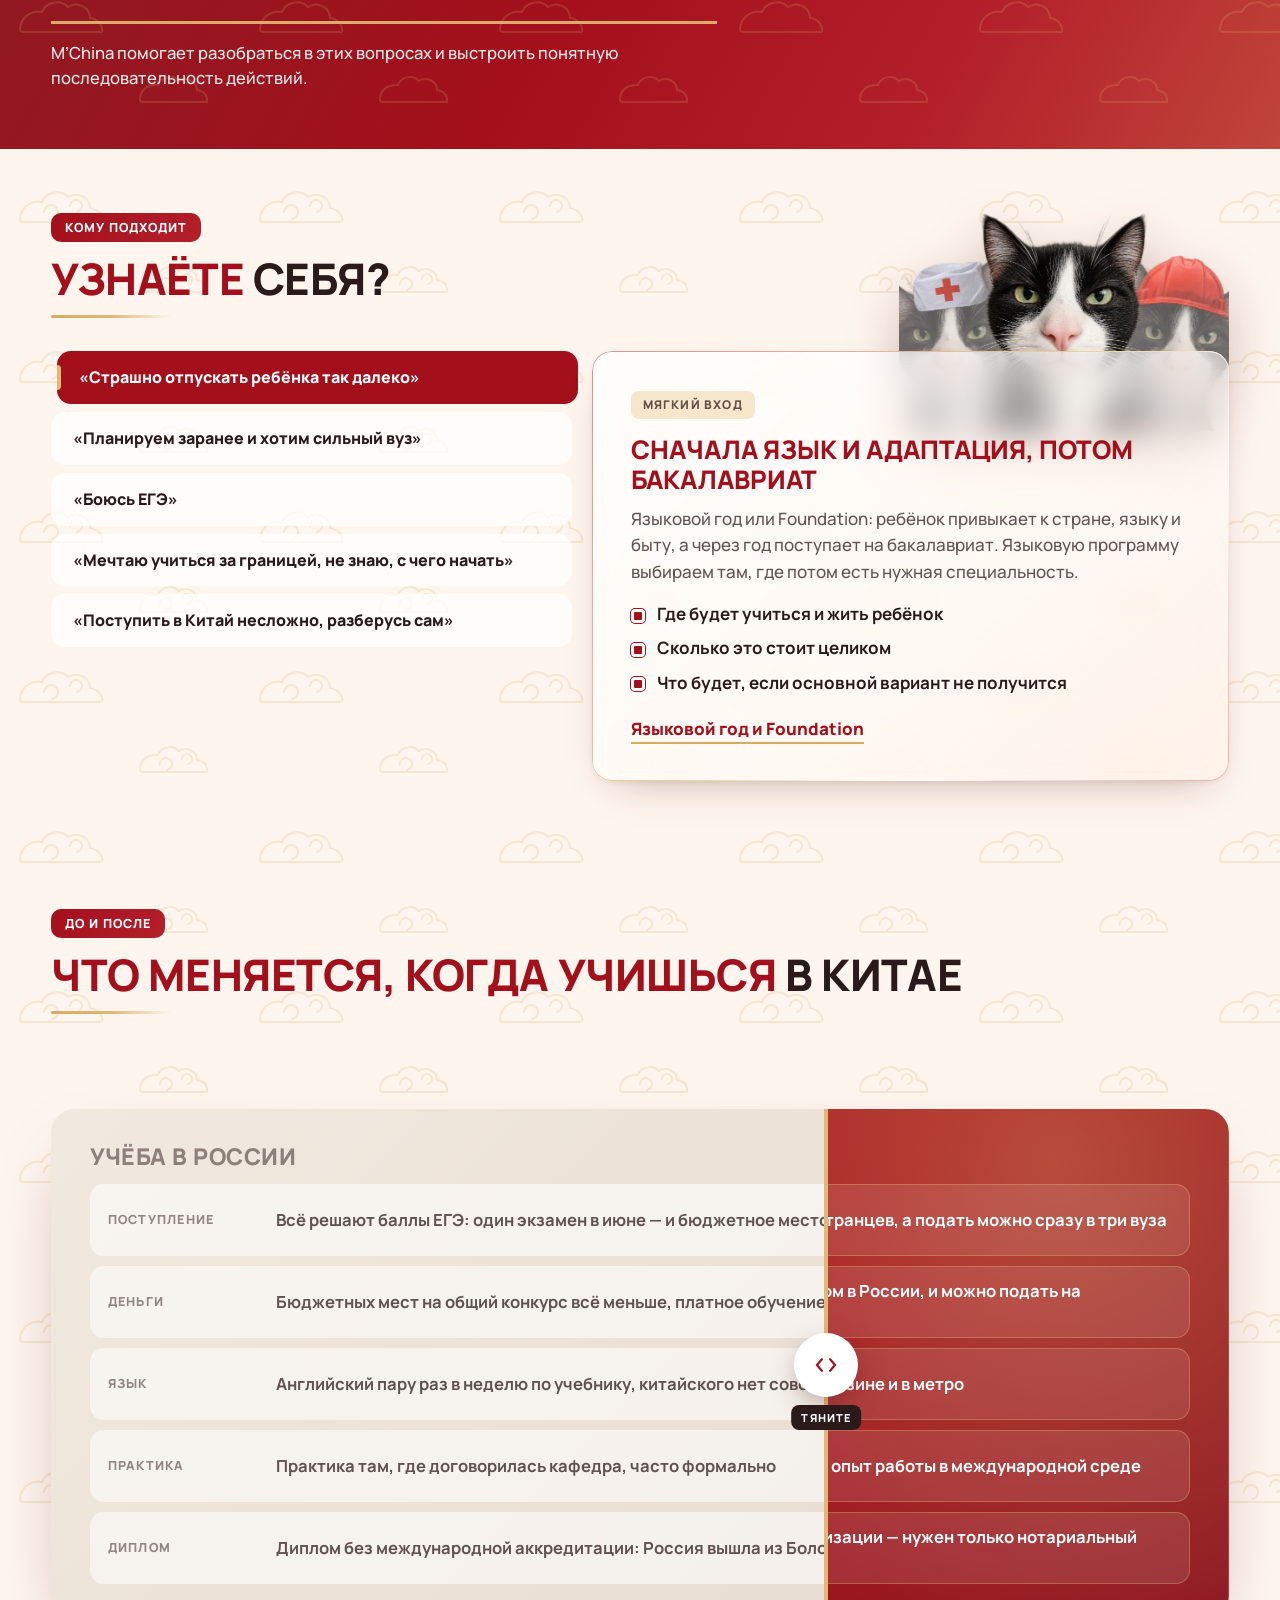
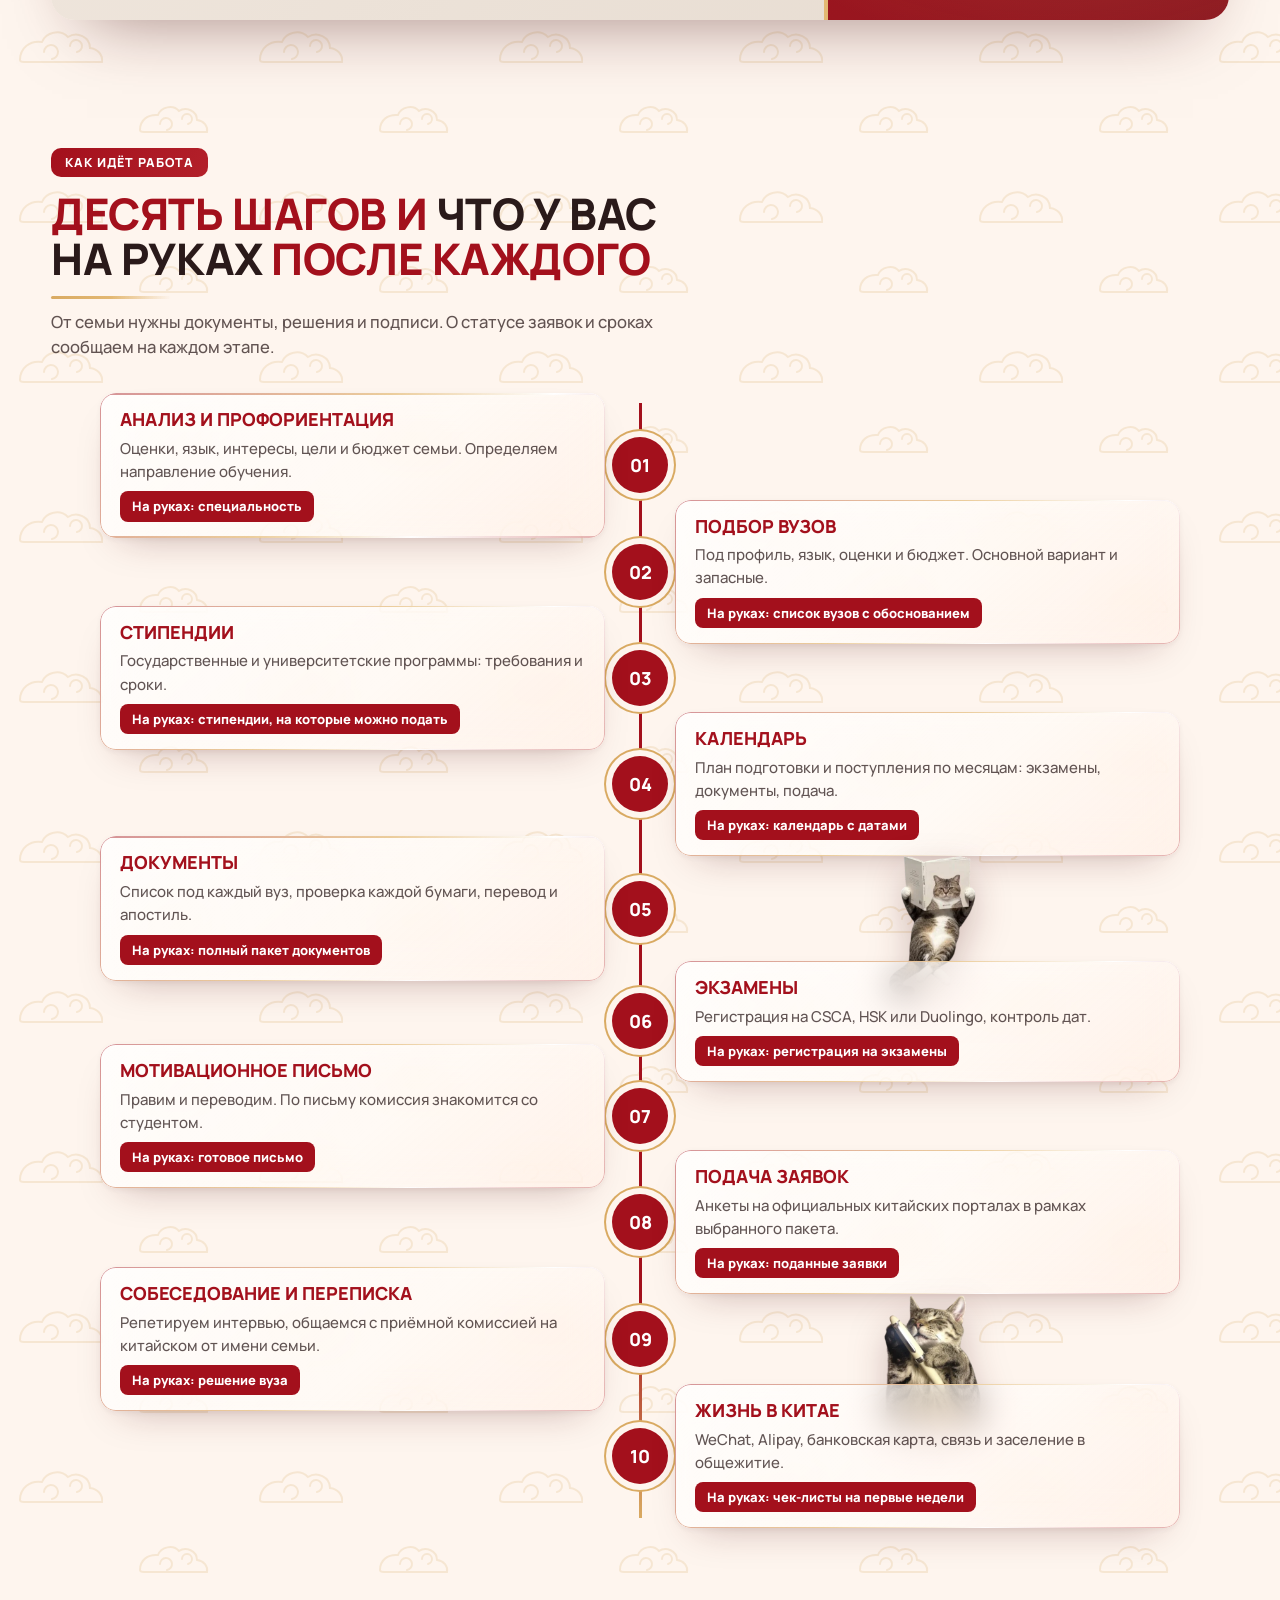
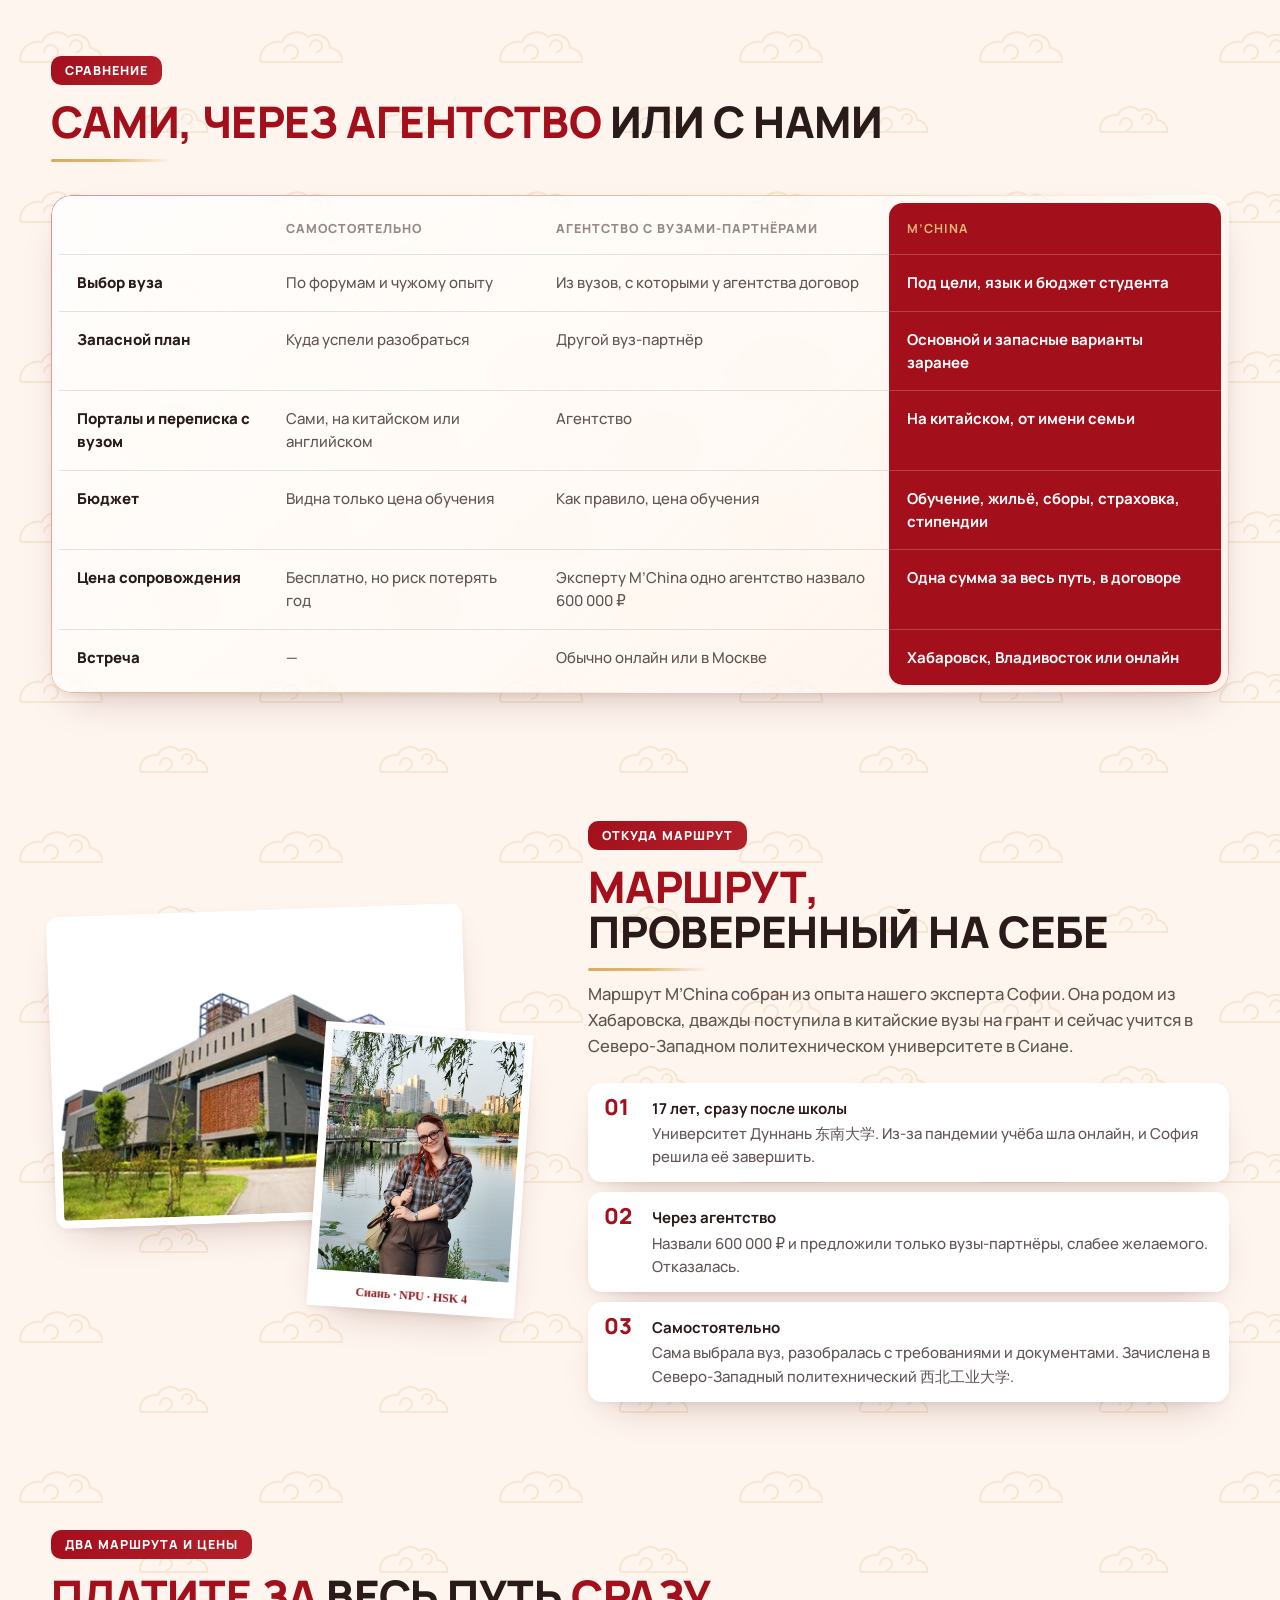
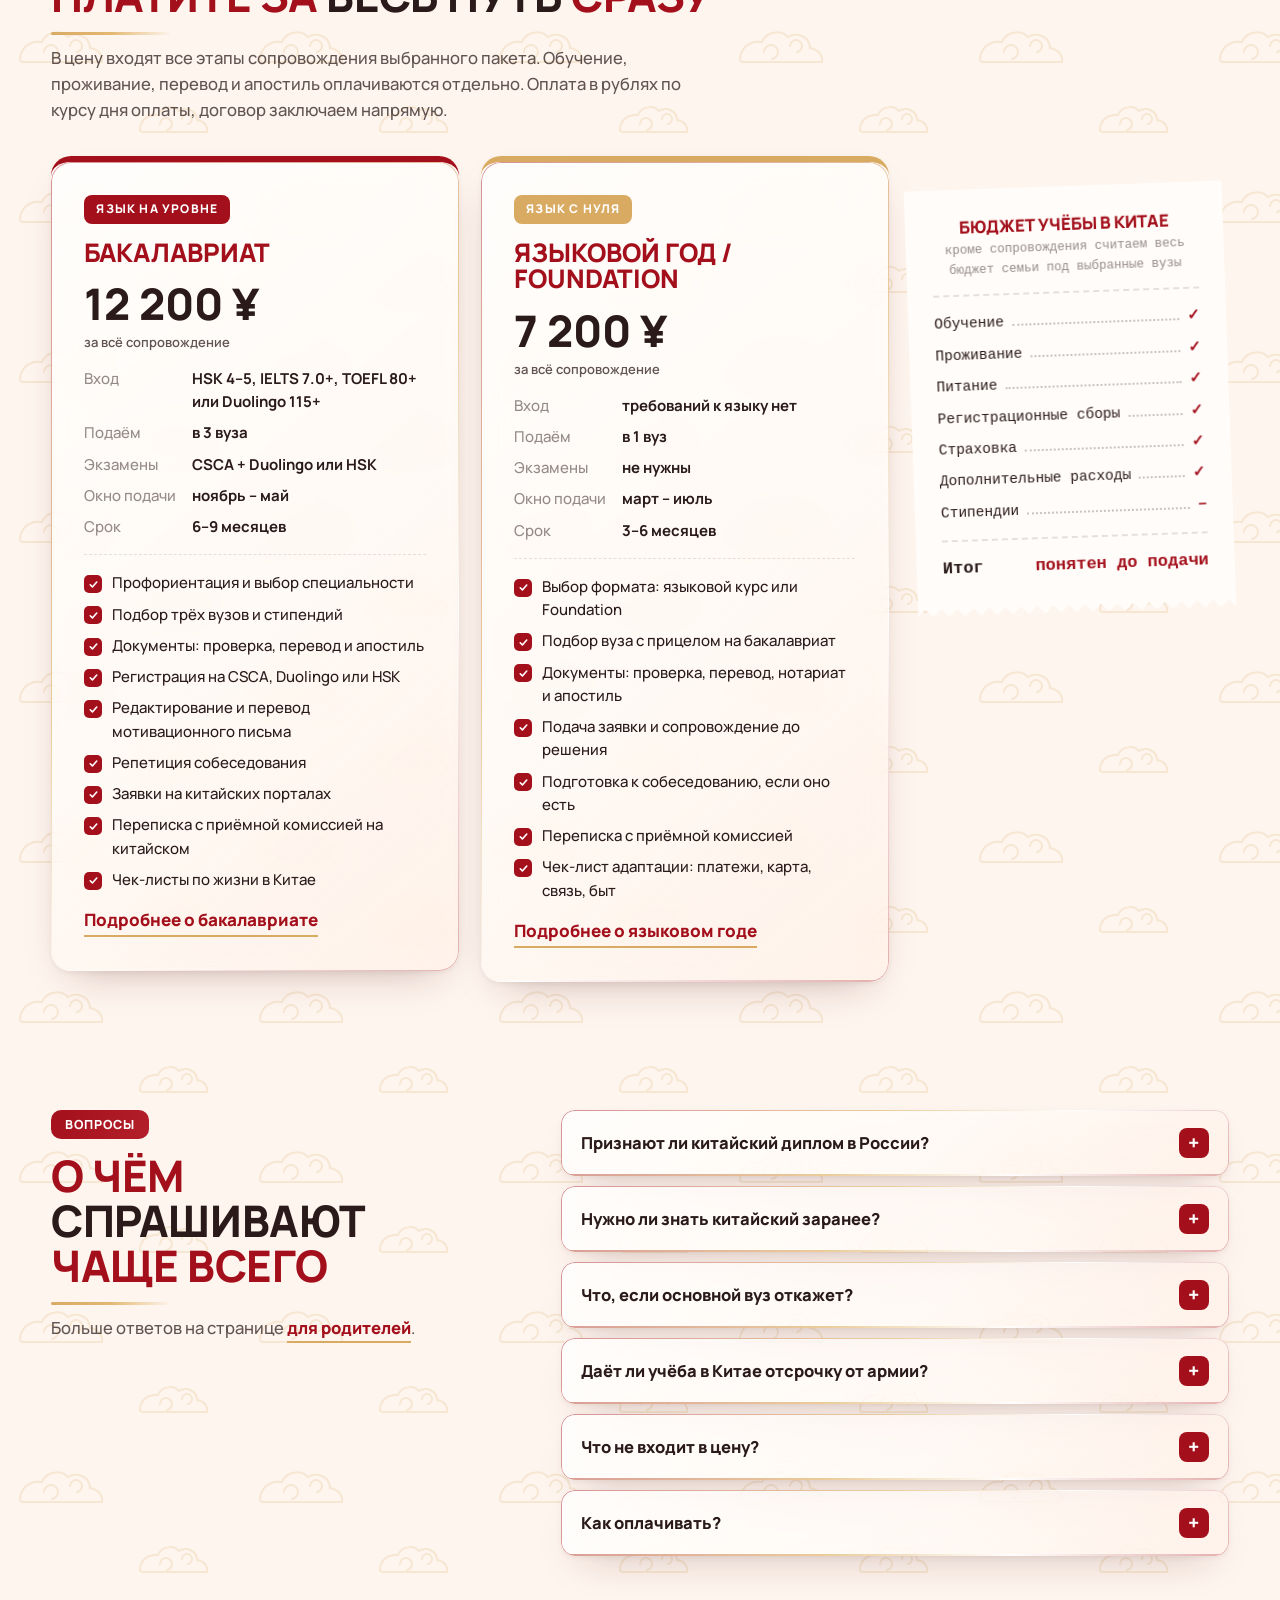
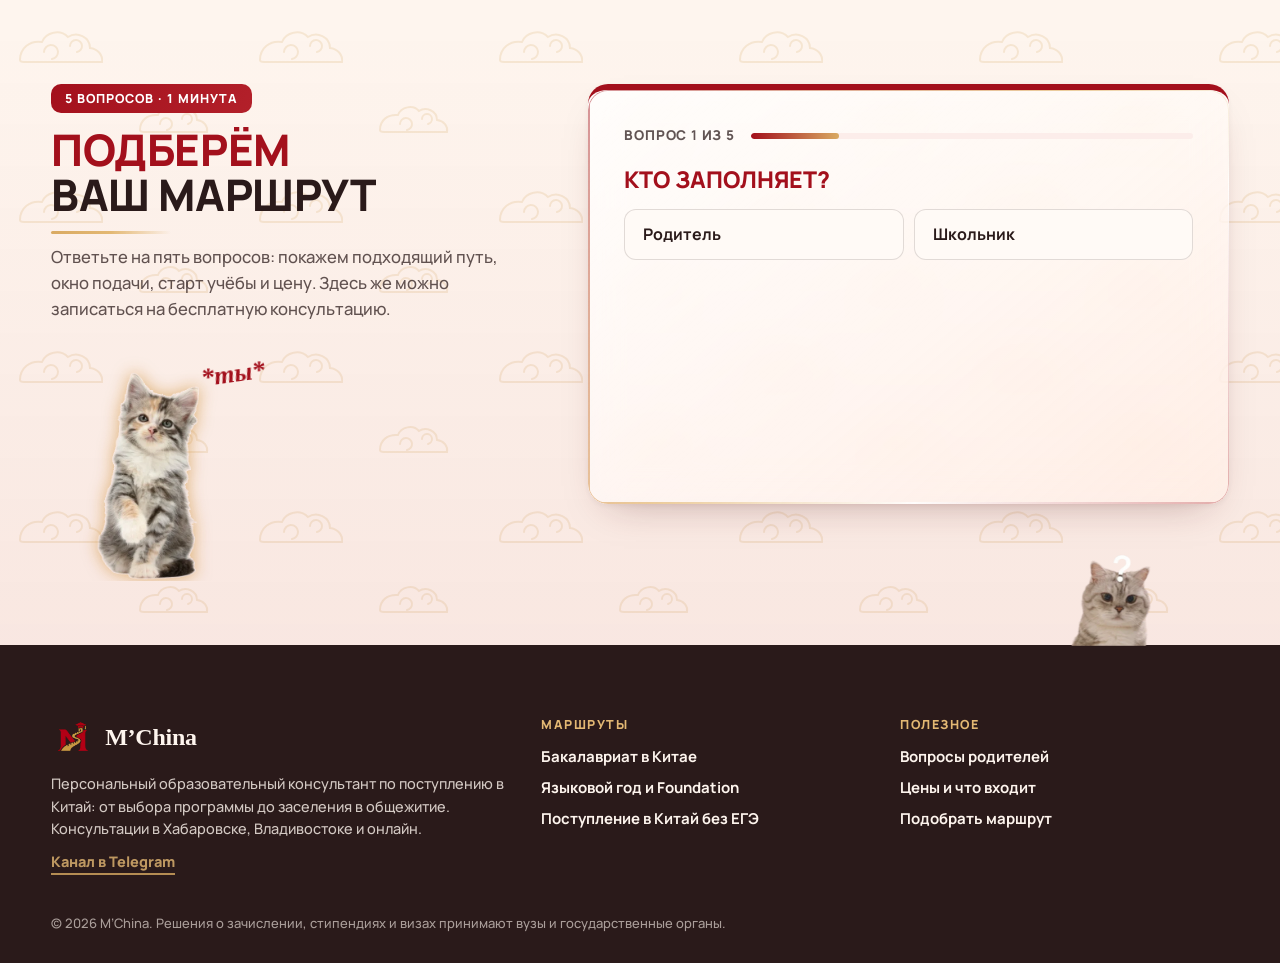
==== commit 2efb65f3: "Сайт M'China, версия 6: стиль канала, страницы под поиск, квиз - Палитра и логотип бренда, котики из" ====
--- a/index.html
+++ b/index.html
@@ -3,716 +3,20 @@
 <head>
 <meta charset="utf-8">
 <meta name="viewport" content="width=device-width, initial-scale=1, viewport-fit=cover">
-<title>MChina — поступление в вузы Китая</title>
-<meta name="description" content="Агентство MChina: профориентация, выбор вуза, документы, заявки и переписка с приёмной комиссией. Сопровождаем до зачисления в университет Китая.">
-<meta name="theme-color" content="#FFEAD4">
+<title>M’China — поступление в китайские университеты без хаоса и лишнего стресса</title>
+<meta name="description" content="Персональный консультант по поступлению в Китай: бакалавриат и языковой год. Подбираем программу под студента, строим основной и запасные варианты, считаем весь бюджет семьи. Цена сопровождения заранее.">
+<meta name="theme-color" content="#B5141D">
 <meta name="robots" content="noindex, nofollow">
+<meta property="og:title" content="M’China — поступление в китайские университеты без хаоса и лишнего стресса">
+<meta property="og:description" content="Персональный консультант по поступлению в Китай: бакалавриат и языковой год. Подбираем программу под студента, строим основной и запасные варианты, считаем весь бюджет семьи. Цена сопровождения заранее.">
+<meta property="og:type" content="website">
 <link rel="icon" href="data:image/svg+xml,%3Csvg xmlns='http://www.w3.org/2000/svg' viewBox='-36 -40 72 50'%3E%3Cg fill='%230F8A5A'%3E%3Cpath d='M0 4C9-6 9-22 0-34C-9-22-9-6 0 4Z'/%3E%3Cpath transform='rotate(-36)' d='M0 4C8-5 8-19 0-29C-8-19-8-5 0 4Z'/%3E%3Cpath transform='rotate(36)' d='M0 4C8-5 8-19 0-29C-8-19-8-5 0 4Z'/%3E%3C/g%3E%3C/svg%3E">
+<link rel="preload" href="assets/fonts/Manrope-800-cyrillic.woff2" as="font" type="font/woff2" crossorigin>
+<link rel="stylesheet" href="assets/site.css">
 <script>document.documentElement.classList.add('js')</script>
-<style>
-@font-face{font-family:"Unbounded";src:url([data-uri]) format("woff2");font-weight:200 900;font-display:swap;unicode-range:U+0301,U+0400-045F,U+0490-0491,U+04B0-04B1,U+2116}
-@font-face{font-family:"Unbounded";src:url([data-uri]) format("woff2");font-weight:200 900;font-display:swap;unicode-range:U+0000-00FF,U+0131,U+0152-0153,U+02BB-02BC,U+02C6,U+02DA,U+02DC,U+2000-206F,U+20AC,U+2122,U+2191,U+2193,U+2212}
-@font-face{font-family:"Manrope";src:url([data-uri]) format("woff2");font-weight:200 800;font-display:swap;unicode-range:U+0301,U+0400-045F,U+0490-0491,U+04B0-04B1,U+2116}
-@font-face{font-family:"Manrope";src:url([data-uri]) format("woff2");font-weight:200 800;font-display:swap;unicode-range:U+0000-00FF,U+0131,U+0152-0153,U+02BB-02BC,U+02C6,U+02DA,U+02DC,U+2000-206F,U+20AC,U+2122,U+2191,U+2193,U+2212}
-
-:root{
-  --bg:#FFEAD4; --bg-2:#FFF4E8; --paper:#FFFAF3;
-  --ink:#231800; --ink-2:rgba(35,24,0,.68); --ink-3:rgba(35,24,0,.42); --line:rgba(35,24,0,.14);
-  --lotus:#2FC98A; --lotus-d:#0F8A5A; --mint:#A8F0C8; --lilac:#D7B6FF; --coral:#FF9A76; --sun:#FFCF5C; --rose:#FFB0CF;
-  --err:#B3321A;
-  --ease:cubic-bezier(.22,1,.36,1); --ease-io:cubic-bezier(.65,0,.25,1);
-  --gutter:clamp(16px,4vw,56px);
-  --f-display:"Unbounded","Arial Black",system-ui,sans-serif;
-  --f-text:"Manrope","Segoe UI",system-ui,-apple-system,sans-serif;
-  --f-cjk:"KaiTi","STKaiti","Kaiti SC","BiauKai","Microsoft YaHei","PingFang SC","Noto Sans CJK SC",serif;
-  color-scheme:light;
-}
-*,*::before,*::after{box-sizing:border-box}
-html{scroll-behavior:smooth;-webkit-text-size-adjust:100%}
-html.reduce{scroll-behavior:auto}
-body{margin:0;background:var(--bg);color:var(--ink);font-family:var(--f-text);font-size:17px;line-height:1.55;font-weight:500;-webkit-font-smoothing:antialiased;text-rendering:optimizeLegibility}
-main,footer{overflow-x:clip}
-img{max-width:100%}
-[hidden]{display:none!important}
-a{color:inherit}
-button,input,select,textarea{font:inherit;color:inherit}
-:focus-visible{outline:3px solid var(--lotus-d);outline-offset:3px}
-::selection{background:var(--lotus);color:var(--ink)}
-.sr-only{position:absolute!important;width:1px;height:1px;padding:0;margin:-1px;overflow:hidden;clip:rect(0 0 0 0);white-space:nowrap;border:0}
-.skip{position:fixed;left:16px;top:-80px;z-index:200;background:var(--ink);color:var(--bg);padding:12px 18px;border-radius:12px;text-decoration:none;font-weight:700;transition:top .3s}
-.skip:focus{top:16px}
-.ico{width:1em;height:1em;flex:none;fill:currentColor}
-.wrap{max-width:1380px;margin-inline:auto;padding-inline:var(--gutter)}
-
-html.reduce *,html.reduce *::before,html.reduce *::after{animation-duration:.001ms!important;animation-iteration-count:1!important;transition-duration:.001ms!important;transition-delay:0s!important}
-
-/* ── движущийся фон: плавные цветовые пятна ── */
-.bgfx{position:fixed;inset:0;z-index:-1;overflow:hidden;pointer-events:none}
-.blob{position:absolute;left:var(--l,50%);top:var(--t,50%);width:var(--s);height:var(--s);margin:calc(var(--s)/-2) 0 0 calc(var(--s)/-2);border-radius:50%;background:radial-gradient(closest-side,var(--c),transparent);opacity:.8;transition:left 2.6s var(--ease-io),top 2.6s var(--ease-io);animation:drift var(--d,22s) ease-in-out infinite alternate;will-change:translate}
-.blob:nth-child(1){--c:#9FF0C4;--s:58vmax;--d:24s}
-.blob:nth-child(2){--c:#DDBBFF;--s:52vmax;--d:28s;animation-delay:-6s}
-.blob:nth-child(3){--c:#FFB08A;--s:40vmax;--d:20s;animation-delay:-11s}
-.blob:nth-child(4){--c:#FFD978;--s:44vmax;--d:26s;animation-delay:-3s}
-.blob:nth-child(5){--c:#FFB3D1;--s:34vmax;--d:30s;animation-delay:-15s}
-.blob:nth-child(6){--c:#7FE3B2;--s:30vmax;--d:18s;animation-delay:-8s}
-@keyframes drift{0%{translate:0 0;scale:1}50%{translate:6vw -5vh;scale:1.14}100%{translate:-5vw 6vh;scale:.92}}
-
-/* ── Liquid Glass ── */
-.glass{position:relative;isolation:isolate;
-  background:linear-gradient(140deg,rgba(255,255,255,.5),rgba(255,255,255,.14) 52%,rgba(255,236,214,.28));
-  -webkit-backdrop-filter:blur(18px) saturate(1.75) brightness(1.04);
-  backdrop-filter:blur(18px) saturate(1.75) brightness(1.04);
-  box-shadow:inset 0 1px 0 rgba(255,255,255,.9),inset 0 -1px 1px rgba(255,255,255,.35),inset 1px 0 0 rgba(255,255,255,.45),inset 0 0 22px rgba(255,255,255,.18),0 22px 50px -24px rgba(35,24,0,.34),0 2px 6px rgba(35,24,0,.05)}
-html.lg-svg .glass--refract{-webkit-backdrop-filter:url(#lg-refract) blur(12px) saturate(1.8) brightness(1.05);backdrop-filter:url(#lg-refract) blur(12px) saturate(1.8) brightness(1.05)}
-.glass::before{content:"";position:absolute;inset:0;border-radius:inherit;padding:1.2px;pointer-events:none;z-index:3;
-  background:conic-gradient(from var(--ga,210deg),rgba(47,201,138,.9),rgba(215,182,255,.95),rgba(255,154,118,.85),rgba(255,207,92,.85),rgba(255,255,255,.9),rgba(47,201,138,.9));
-  -webkit-mask:linear-gradient(#000 0 0) content-box,linear-gradient(#000 0 0);-webkit-mask-composite:xor;mask-composite:exclude;opacity:.8}
-.glass::after{content:"";position:absolute;inset:0;border-radius:inherit;pointer-events:none;z-index:1;
-  background:radial-gradient(360px circle at var(--mx,20%) var(--my,0%),rgba(255,255,255,.32),rgba(255,255,255,0) 46%),
-    linear-gradient(180deg,rgba(255,255,255,.2),rgba(255,255,255,0) 30%)}
-:where(.glass>:not(.glare)){position:relative;z-index:2}
-.glare{position:absolute;inset:0;border-radius:inherit;overflow:hidden;pointer-events:none;z-index:1}
-.glare svg{position:absolute;left:0;top:0;width:170px;height:170px;transform:translate(calc(var(--gx,-200px) - 85px),calc(var(--gy,-200px) - 85px)) rotate(var(--gr,0deg));opacity:calc(var(--go,0)*.7);transition:opacity .5s}
-.glass--lite{-webkit-backdrop-filter:blur(10px) saturate(1.5);backdrop-filter:blur(10px) saturate(1.5);background:rgba(255,255,255,.34)}
-@supports not ((backdrop-filter:blur(1px)) or (-webkit-backdrop-filter:blur(1px))){.glass{background:rgba(255,248,240,.9)}}
-
-/* ── кнопки ── */
-.btn{display:inline-flex;align-items:center;justify-content:center;gap:.6em;min-height:56px;padding:0 26px;border-radius:999px;border:0;font:700 16px/1.1 var(--f-text);text-decoration:none;cursor:pointer;color:var(--ink);transition:transform .3s var(--ease),box-shadow .3s,background-color .3s;-webkit-tap-highlight-color:transparent}
-.btn .ico{width:18px;height:18px;transition:transform .35s var(--ease)}
-.btn:hover .ico{transform:translateX(4px)}
-.btn--ink{background:var(--ink);color:var(--bg);box-shadow:0 10px 26px -12px rgba(35,24,0,.6)}
-.btn--ink:hover{transform:translateY(-2px);box-shadow:0 18px 34px -12px rgba(35,24,0,.55)}
-.btn--ink:active{transform:translateY(1px) scale(.97)}
-.btn.glass:hover{transform:translateY(-2px)}
-.btn.glass:active{transform:translateY(1px) scale(.97)}
-.link{font-weight:700;text-decoration:none;border-bottom:2px solid var(--lotus);padding-bottom:2px}
-.link:hover{border-color:var(--ink)}
-
-/* ── навигация ── */
-.nav{position:fixed;top:14px;left:50%;transform:translateX(-50%);z-index:60;display:flex;align-items:center;gap:4px;padding:7px 7px 7px 16px;border-radius:999px;max-width:calc(100% - 24px);transition:padding .4s var(--ease)}
-.nav__logo{display:flex;align-items:center;gap:8px;margin-right:10px;text-decoration:none;font:600 17px/1 var(--f-display);letter-spacing:-.03em;white-space:nowrap}
-.nav__logo .ico{width:30px;height:20px;color:var(--lotus-d)}
-.nav__links{display:flex;gap:2px;list-style:none;margin:0;padding:0}
-.nav__links a{display:block;padding:10px 13px;border-radius:999px;font-size:14px;font-weight:700;text-decoration:none;white-space:nowrap;transition:background-color .25s,color .25s}
-.nav__links a:hover{background:rgba(255,255,255,.6)}
-.nav__links a[aria-current="true"]{background:var(--ink);color:var(--bg)}
-.nav__icon{display:grid;place-items:center;width:42px;height:42px;border-radius:50%;border:0;background:rgba(255,255,255,.45);cursor:pointer;transition:background-color .25s,transform .25s var(--ease)}
-.nav__icon:hover{background:#fff}
-.nav__icon:active{transform:scale(.92)}
-.nav__icon svg{width:20px;height:20px;fill:none;stroke:currentColor;stroke-width:2;stroke-linecap:round}
-.nav__icon[aria-pressed="true"]{background:var(--ink);color:var(--bg)}
-.nav .btn{min-height:42px;padding:0 18px;font-size:14px;margin-left:4px}
-.nav__tools{display:flex;gap:4px;align-items:center}
-.nav__burger{display:none}
-@media (max-width:1180px){
-  .nav{left:12px;right:12px;transform:none;justify-content:space-between}
-  .nav__burger{display:grid}
-  .nav__links{position:absolute;top:calc(100% + 10px);left:0;right:0;flex-direction:column;padding:10px;border-radius:26px;background:rgba(255,246,236,.92);-webkit-backdrop-filter:blur(22px) saturate(1.6);backdrop-filter:blur(22px) saturate(1.6);box-shadow:0 24px 50px -20px rgba(35,24,0,.35);opacity:0;visibility:hidden;transform:translateY(-8px);transition:opacity .3s,transform .4s var(--ease),visibility .3s}
-  .nav.is-open .nav__links{opacity:1;visibility:visible;transform:none}
-  .nav__links a{padding:14px 16px;font-size:16px}
-  .nav__tools{display:flex;gap:4px;align-items:center}
-}
-@media (max-width:480px){.nav .btn{display:none}}
-
-/* ── общие секции ── */
-.sec{position:relative;padding-block:clamp(90px,12vw,170px)}
-.eyebrow{display:inline-flex;align-self:flex-start;width:max-content;max-width:100%;align-items:center;gap:10px;margin:0;padding:8px 14px;border-radius:999px;font:700 12.5px/1.2 var(--f-text);letter-spacing:.12em;text-transform:uppercase}
-.eyebrow .ico{width:20px;height:14px;color:var(--lotus-d)}
-.h2{font-family:var(--f-display);font-weight:600;font-size:clamp(32px,5.1vw,84px);line-height:1.02;letter-spacing:-.04em;margin:.45em 0 .45em;text-wrap:balance}
-.h2 em{font-style:normal;background:linear-gradient(100deg,var(--lotus-d),var(--lotus) 45%,#9a63e8 100%);-webkit-background-clip:text;background-clip:text;color:transparent}
-.sec__head{max-width:1080px}
-.sec__head--shift{margin-left:clamp(0px,12vw,220px)}
-.sec__lead{font-size:clamp(17px,1.35vw,21px);color:var(--ink-2);max-width:36em;margin:0}
-
-/* появление */
-html.js [data-reveal]{opacity:0;transform:translateY(40px);transition:opacity 1s var(--ease),transform 1.1s var(--ease);transition-delay:var(--rd,0s)}
-html.js [data-reveal].in{opacity:1;transform:none}
-.rw .w{display:inline-block;overflow:hidden;vertical-align:top;padding-bottom:.1em;margin-bottom:-.1em}
-.rw .w>span{display:inline-block;transition:transform 1s var(--ease);transition-delay:calc(var(--wi,0)*45ms)}
-html.js .rw:not(.in) .w>span{transform:translateY(112%)}
-html.reduce [data-reveal]{opacity:1!important;transform:none!important}
-html.reduce .rw .w>span{transform:none!important}
-
-/* курсор-спутник */
-.cursor{position:fixed;left:0;top:0;z-index:120;pointer-events:none;transform:translate3d(var(--cx,-100px),var(--cy,-100px),0)}
-.cursor__dot{position:absolute;width:12px;height:12px;margin:-6px 0 0 -6px;border-radius:50%;background:var(--lotus);box-shadow:0 0 0 7px rgba(47,201,138,.2);transition:transform .35s var(--ease)}
-.cursor.has-label .cursor__dot{transform:scale(.5)}
-.cursor__lbl{position:absolute;left:14px;top:12px;padding:7px 13px;border-radius:999px;background:var(--ink);color:var(--bg);font:700 12px/1 var(--f-text);white-space:nowrap;transform:scale(0);transform-origin:0 0;transition:transform .35s var(--ease)}
-.cursor.has-label .cursor__lbl{transform:scale(1)}
-@media (pointer:coarse){.cursor{display:none}}
-html.reduce .cursor{display:none}
-
-/* ── первый экран ── */
-.stage{position:relative;height:250vh}
-.stage .anchor{position:absolute;top:42vh;left:0;width:1px;height:1px}
-.stage__sticky{position:sticky;top:0;height:100vh;height:100svh;display:grid;place-items:center;overflow:hidden}
-.hero-frame{position:relative;width:100%;height:100%;container:hero/inline-size;transition:width .8s var(--ease-io),height .8s var(--ease-io),border-radius .8s var(--ease-io),box-shadow .8s}
-
-.hero{position:absolute;inset:0;padding:110px var(--gutter) 70px}
-.hero__text{position:relative;z-index:4;max-width:62cqw;height:100%;display:flex;flex-direction:column;justify-content:center;transition:opacity .6s var(--ease),transform .9s var(--ease)}
-.h1{font-family:var(--f-display);font-weight:600;font-size:clamp(34px,5.3cqw,96px);line-height:.98;letter-spacing:-.045em;margin:24px 0 26px}
-.h1 .line{display:block;overflow:hidden;padding-bottom:.08em;margin-bottom:-.04em}
-.h1 .line>span{display:inline-block;transition:transform 1.2s var(--ease)}
-html.js:not(.is-loaded) .h1 .line>span{transform:translateY(110%)}
-.h1 .line:nth-child(2)>span{transition-delay:.08s}
-.h1 .line:nth-child(3)>span{transition-delay:.16s}
-.h1 .line:nth-child(4)>span{transition-delay:.24s}
-.h1 .accent{position:relative;overflow:visible}
-.h1 .accent>span{background:linear-gradient(100deg,var(--lotus-d),var(--lotus) 42%,#9a63e8 105%);-webkit-background-clip:text;background-clip:text;color:transparent;padding-right:.05em}
-.brush{position:absolute;left:0;bottom:-.08em;width:7.2em;height:.32em;overflow:visible;pointer-events:none}
-.brush path{fill:none;stroke:var(--sun);stroke-width:9;stroke-linecap:round;stroke-dasharray:320;stroke-dashoffset:320;transition:stroke-dashoffset 1.4s var(--ease) .9s}
-.is-loaded .brush path{stroke-dashoffset:0}
-.lead{font-size:clamp(16px,1.3cqw,20px);color:var(--ink-2);max-width:31em;margin:0 0 30px}
-.hero__cta{display:flex;flex-wrap:wrap;gap:12px}
-.hero__note{margin:16px 0 0;font-size:14px;color:var(--ink-3);font-weight:600}
-.stage.is-split .hero__text{opacity:0;transform:translateY(-50px);pointer-events:none}
-
-.hero__scene{position:absolute;top:0;right:0;bottom:0;width:58cqw;z-index:2;--cx:.5;--cy:.5;opacity:calc(1 - var(--exit,0)*.2)}
-.core{position:absolute;inset:0;width:100%;height:100%;display:block}
-.uni{position:absolute;left:var(--l);top:var(--t);z-index:3;display:flex;align-items:center;gap:12px;padding:12px 18px 12px 12px;border:0;border-radius:22px;text-align:left;cursor:pointer;
-  transform:translate(-50%,-50%) translate3d(var(--px,0px),var(--py,0px),0) scale(calc(var(--sc,1)*var(--dz,1)));
-  transition:left .9s var(--ease-io),top .9s var(--ease-io),transform .45s var(--ease),box-shadow .35s;-webkit-tap-highlight-color:transparent}
-.uni:hover{--sc:1.06;box-shadow:inset 0 1px 0 #fff,0 26px 50px -20px rgba(15,138,90,.45)}
-.uni:active{--sc:.95}
-.uni:focus-visible{outline:3px solid var(--lotus-d);outline-offset:4px}
-.uni[aria-expanded="true"]{--sc:1.04;z-index:5}
-.uni__han{display:grid;place-items:center;width:46px;height:46px;flex:none;border-radius:14px;background:linear-gradient(145deg,rgba(255,255,255,.85),rgba(168,240,200,.55));font:400 26px/1 var(--f-cjk);color:var(--lotus-d);box-shadow:inset 0 0 0 1px rgba(15,138,90,.18)}
-.uni__txt{display:flex;flex-direction:column;min-width:0}
-.uni__name{font:700 15px/1.15 var(--f-text);max-width:170px}
-.uni__meta{font-size:12px;color:var(--ink-2);margin-top:3px;white-space:nowrap}
-.uni__more{display:grid;grid-template-rows:0fr;transition:grid-template-rows .5s var(--ease)}
-.uni__more>span{overflow:hidden;font-size:12.5px;line-height:1.35;max-width:170px;color:var(--ink)}
-.uni[aria-expanded="true"] .uni__more{grid-template-rows:1fr}
-.uni[aria-expanded="true"] .uni__more>span{padding-top:6px}
-.uni.hit{animation:hit .7s var(--ease)}
-@keyframes hit{0%{box-shadow:0 0 0 0 rgba(47,201,138,.7),inset 0 1px 0 #fff}60%{box-shadow:0 0 0 18px rgba(47,201,138,0),inset 0 1px 0 #fff}100%{box-shadow:0 0 0 0 rgba(47,201,138,0)}}
-.uni:nth-of-type(1){--l:22%;--t:17%;--l2:30%;--t2:23%}
-.uni:nth-of-type(2){--l:74%;--t:12%;--l2:63%;--t2:23%}
-.uni:nth-of-type(3){--l:84%;--t:50%;--l2:73%;--t2:58%}
-.uni:nth-of-type(4){--l:50%;--t:87%;--l2:46%;--t2:80%}
-.uni:nth-of-type(5){--l:21%;--t:70%;--l2:20%;--t2:58%}
-.stage.is-split .uni{left:var(--l2);top:var(--t2);transition-delay:.95s,.95s,0s,0s}
-.uni-caption{position:absolute;left:50%;bottom:1.5%;transform:translateX(-50%);z-index:3;margin:0;padding:8px 16px;border-radius:999px;background:rgba(255,255,255,.22);font:600 13px/1.3 var(--f-text);letter-spacing:.02em;color:rgba(35,24,0,.5);white-space:nowrap;transition:opacity .5s}
-.stage.is-split .uni-caption{opacity:0}
-
-.assembled{position:absolute;left:var(--gutter);top:50%;z-index:4;width:40cqw;transform:translateY(-40%);opacity:0;pointer-events:none;transition:opacity .7s var(--ease),transform 1s var(--ease)}
-.assembled .h2{font-size:clamp(28px,3.3cqw,56px)}
-.assembled p{color:var(--ink-2);margin:0 0 22px;max-width:28em}
-.stage.is-split .assembled{opacity:calc(1 - var(--exit,0));transform:translateY(calc(-50% - var(--exit,0)*60px));pointer-events:auto;transition-delay:1.15s}
-
-.scrollhint{position:absolute;right:var(--gutter);bottom:26px;z-index:10;display:flex;align-items:center;gap:10px;font-size:12px;font-weight:700;letter-spacing:.14em;text-transform:uppercase;color:var(--ink-3);transition:opacity .4s}
-.scrollhint span{width:2px;height:34px;border-radius:2px;background:linear-gradient(var(--ink) 50%,transparent 50%) 0 0/100% 200%;animation:hint 1.8s var(--ease-io) infinite}
-@keyframes hint{to{background-position:0 -100%}}
-.stage.is-split .scrollhint{opacity:0}
-
-@container hero (max-width:760px){
-  .hero{padding:84px 20px 20px}
-  .hero__text{max-width:none;height:auto;justify-content:flex-start}
-  .h1{font-size:8.3cqw;margin:14px 0 12px}
-  .lead{font-size:14.5px;margin-bottom:16px}
-  .hero__cta .btn{min-height:46px;padding:0 18px;font-size:14px}
-  .hero__note{display:none}
-  .eyebrow{font-size:10.5px;padding:6px 11px}
-  .hero__scene{top:auto;left:0;width:auto;height:44%;bottom:56px}
-  .uni{gap:7px;padding:6px 10px 6px 6px;border-radius:15px}
-  .uni__han{width:30px;height:30px;font-size:17px;border-radius:9px}
-  .uni__name{font-size:11px;max-width:92px}
-  .uni__meta{display:none}
-  .uni__more>span{font-size:11px;max-width:110px}
-  .uni:nth-of-type(1){--l:24%;--t:10%;--l2:50%;--t2:10%}
-  .uni:nth-of-type(2){--l:77%;--t:14%;--l2:80%;--t2:38%}
-  .uni:nth-of-type(3){--l:80%;--t:58%;--l2:69%;--t2:84%}
-  .uni:nth-of-type(4){--l:52%;--t:93%;--l2:31%;--t2:84%}
-  .uni:nth-of-type(5){--l:20%;--t:64%;--l2:20%;--t2:38%}
-  .uni-caption{display:none}
-  .assembled{top:84px;left:20px;right:20px;width:auto;transform:none}
-  .stage.is-split .assembled{transform:translateY(calc(var(--exit,0)*-40px))}
-  .assembled .h2{font-size:6.8cqw}
-  .assembled p{font-size:14px}
-}
-
-/* ── бегущая строка ── */
-.mq{position:relative;padding-block:clamp(50px,7vw,90px) clamp(70px,9vw,120px)}
-.mq__row{display:flex;white-space:nowrap;margin-inline:-6vw;padding-block:16px;will-change:transform}
-.mq__row--a{background:var(--ink);color:var(--bg);transform:rotate(-2.6deg);position:relative;z-index:2}
-.mq__row--b{background:linear-gradient(90deg,#5fdca6,#b9f2cf 30%,#e2c6ff 65%,#ffc2a6);color:var(--ink);transform:rotate(2deg) translateY(-14px)}
-.mq__track{display:flex;flex:none;will-change:transform}
-.mq__item{display:inline-flex;align-items:center;gap:26px;padding-right:26px;font:600 clamp(24px,3.6vw,54px)/1.15 var(--f-display);letter-spacing:-.03em}
-.mq__row--b .mq__item{font:800 clamp(16px,1.8vw,26px)/1.2 var(--f-text);letter-spacing:.06em;text-transform:uppercase}
-.mq__item .ico{width:1.1em;height:.75em;color:var(--lotus)}
-.mq__row--b .mq__item .ico{color:var(--lotus-d)}
-
-/* ── экосистема ── */
-.eco__grid{display:grid;grid-template-columns:minmax(0,1.55fr) minmax(0,1fr);gap:clamp(24px,4vw,60px);align-items:center;margin-top:clamp(36px,5vw,64px)}
-.eco__map{position:relative;aspect-ratio:1.3;min-height:440px}
-.eco__lines{position:absolute;inset:0;width:100%;height:100%;overflow:visible;pointer-events:none}
-.eco__lines path{fill:none;stroke:rgba(35,24,0,.2);stroke-width:1.5;stroke-dasharray:5 8;transition:stroke .4s,stroke-width .4s,opacity .4s}
-.eco__lines path.on{stroke:var(--lotus-d);stroke-width:2.6;opacity:1;animation:flow 1.2s linear infinite}
-.eco__lines path.dim{opacity:.3}
-@keyframes flow{to{stroke-dashoffset:-26}}
-.node{position:absolute;left:calc(var(--nx)*1%);top:calc(var(--ny)*1%);z-index:2;display:flex;align-items:center;gap:10px;max-width:220px;padding:13px 18px 13px 14px;border:0;border-radius:20px;font:700 15px/1.2 var(--f-text);text-align:left;cursor:pointer;
-  transform:translate(-50%,-50%) scale(var(--s,1));transition:transform .4s var(--ease),box-shadow .3s,color .3s;-webkit-tap-highlight-color:transparent}
-.node i{width:11px;height:11px;flex:none;border-radius:50%;background:var(--lotus);box-shadow:0 0 0 5px rgba(47,201,138,.2)}
-.node:hover{--s:1.07}
-.node:active{--s:.95}
-.node[aria-pressed="true"]{color:var(--bg)}
-.node[aria-pressed="true"].glass{background:linear-gradient(140deg,rgba(35,24,0,.92),rgba(35,24,0,.78))}
-.node[aria-pressed="true"] i{background:var(--sun);box-shadow:0 0 0 5px rgba(255,207,92,.3)}
-.node--center{padding:24px 30px;border-radius:999px;font:600 20px/1 var(--f-display);letter-spacing:-.03em}
-.eco__detail{padding:clamp(24px,3vw,40px);border-radius:34px;min-height:300px}
-.eco__kicker{margin:0 0 8px;font-size:12.5px;font-weight:800;letter-spacing:.12em;text-transform:uppercase;color:var(--lotus-d)}
-.eco__detail h3{margin:0 0 14px;font:600 clamp(24px,2.3vw,34px)/1.1 var(--f-display);letter-spacing:-.03em}
-.eco__detail p{margin:0 0 20px;color:var(--ink-2)}
-.chips{display:flex;flex-wrap:wrap;gap:8px;list-style:none;margin:0;padding:0}
-.chips li{padding:7px 12px;border-radius:999px;background:rgba(255,255,255,.55);font-size:13px;font-weight:700;box-shadow:inset 0 0 0 1px rgba(15,138,90,.2)}
-.eco__detail.flash h3,.eco__detail.flash p{animation:fadeup .6s var(--ease)}
-@keyframes fadeup{from{opacity:0;transform:translateY(10px)}}
-
-/* две стеклянные панели услуг над движущимся фоном */
-.services{position:relative;display:grid;grid-template-columns:repeat(12,minmax(0,1fr));margin-top:clamp(70px,10vw,140px);padding-block:40px}
-.svc-spots{position:absolute;inset:-30px 0;pointer-events:none}
-.svc-spots span{position:absolute;width:34%;aspect-ratio:1;border-radius:50%;animation:spot 16s ease-in-out infinite alternate}
-.svc-spots span:nth-child(1){left:4%;top:0;background:radial-gradient(closest-side,#2FC98A,rgba(47,201,138,0))}
-.svc-spots span:nth-child(2){left:40%;top:30%;background:radial-gradient(closest-side,#FF8F66,rgba(255,143,102,0));animation-duration:19s;animation-delay:-5s}
-.svc-spots span:nth-child(3){left:66%;top:-6%;background:radial-gradient(closest-side,#C69BFF,rgba(198,155,255,0));animation-duration:14s;animation-delay:-9s}
-.svc-spots span:nth-child(4){left:22%;top:52%;background:radial-gradient(closest-side,#FFC53D,rgba(255,197,61,0));animation-duration:21s}
-@keyframes spot{0%{translate:0 0}50%{translate:18vw 8vh}100%{translate:-10vw -6vh}}
-.svc-bgtext{position:absolute;top:50%;left:0;white-space:nowrap;transform:translateY(-50%);font:400 clamp(120px,19vw,300px)/1 var(--f-cjk);color:rgba(15,138,90,.28);animation:bgtext 36s linear infinite;pointer-events:none}
-@keyframes bgtext{to{translate:-50% 0}}
-.svc{grid-column:1/span 6;padding:clamp(26px,3vw,44px);border-radius:36px;transform:translate3d(0,calc(var(--par,0)*1px),0) rotate(-2deg);transition:box-shadow .4s}
-.svc--b{grid-column:6/span 7;margin-top:130px;transform:translate3d(0,calc(var(--par,0)*1px),0) rotate(1.4deg);z-index:2}
-.svc:hover{box-shadow:inset 0 1px 0 #fff,0 40px 70px -30px rgba(35,24,0,.4)}
-.svc__tag{display:inline-block;padding:6px 12px;border-radius:999px;background:var(--ink);color:var(--bg);font-size:12px;font-weight:800;letter-spacing:.1em;text-transform:uppercase}
-.svc h3{margin:18px 0 22px;font:600 clamp(30px,3.4vw,52px)/1 var(--f-display);letter-spacing:-.04em}
-.svc ol{list-style:none;margin:0;padding:0;counter-reset:s}
-.svc li{counter-increment:s;display:grid;grid-template-columns:44px 1fr;gap:6px;padding:13px 0;border-top:1px solid rgba(35,24,0,.12);font-weight:700}
-.svc li::before{content:counter(s,decimal-leading-zero);font:600 13px/1.7 var(--f-display);color:var(--lotus-d)}
-.svc li small{display:block;font-weight:500;color:var(--ink-2);font-size:14px}
-
-/* ── кейс ── */
-.case::before{content:"";position:absolute;inset:6% 0 10%;background:linear-gradient(180deg,rgba(168,240,200,0),rgba(168,240,200,.4) 25%,rgba(215,182,255,.3) 75%,rgba(215,182,255,0));pointer-events:none;z-index:-1}
-.case__grid{display:grid;grid-template-columns:minmax(0,.82fr) minmax(0,1.18fr);gap:clamp(28px,5vw,90px);align-items:start;margin-top:clamp(36px,5vw,70px)}
-.case__photo{margin:0;padding:12px;border-radius:38px;transform:perspective(1000px) rotateX(var(--rx,0deg)) rotateY(var(--ry,0deg)) rotate(-1.5deg);transition:transform .5s var(--ease)}
-.case__photo img{display:block;width:100%;aspect-ratio:4/5;object-fit:cover;object-position:50% 22%;border-radius:28px}
-.case__photo figcaption{position:absolute;left:26px;right:26px;bottom:26px;z-index:4;display:flex;flex-wrap:wrap;gap:8px}
-.case__photo figcaption span{padding:8px 13px;border-radius:999px;background:rgba(255,250,243,.82);-webkit-backdrop-filter:blur(8px);backdrop-filter:blur(8px);font-size:13px;font-weight:800}
-.quote{margin:0 0 30px;font:600 clamp(22px,2.3vw,34px)/1.22 var(--f-display);letter-spacing:-.03em}
-.quote::before{content:"“";display:block;height:.55em;font-size:2.4em;line-height:1;color:var(--lotus)}
-.quote cite{display:block;margin-top:14px;font:700 14px/1.3 var(--f-text);font-style:normal;color:var(--ink-2)}
-.attempt{margin-bottom:12px;border-radius:26px;transition:transform .35s var(--ease)}
-.attempt:hover{transform:translateX(6px)}
-.attempt__btn{display:grid;grid-template-columns:54px 1fr 38px;gap:14px;align-items:center;width:100%;padding:18px 20px;border:0;background:transparent;border-radius:26px;text-align:left;cursor:pointer}
-.attempt__btn:active{transform:scale(.99)}
-.attempt__n{font:600 30px/1 var(--f-display);color:var(--lotus-d);letter-spacing:-.05em}
-.attempt__t{display:block;font-size:18px;font-weight:800;line-height:1.25}
-.attempt__tag{display:block;font-size:13px;color:var(--ink-2);margin-top:2px}
-.attempt__plus{display:grid;place-items:center;width:38px;height:38px;border-radius:50%;background:var(--ink);color:var(--bg);font-size:22px;line-height:1;transition:transform .45s var(--ease),background-color .3s}
-.attempt.is-open .attempt__plus{transform:rotate(135deg);background:var(--lotus-d)}
-.attempt__body{display:grid;grid-template-rows:0fr;transition:grid-template-rows .6s var(--ease)}
-.attempt.is-open .attempt__body{grid-template-rows:1fr}
-.attempt__body>div{overflow:hidden}
-.attempt__inner{padding:0 24px 22px 88px;color:var(--ink-2)}
-.attempt__inner p{margin:0 0 12px}
-.result{display:inline-flex;align-items:center;gap:8px;padding:7px 12px;border-radius:999px;font-size:13px;font-weight:800;color:var(--ink);background:rgba(255,154,118,.35)}
-.result--ok{background:rgba(47,201,138,.3)}
-.case__all{margin-top:10px}
-
-.strip{margin-top:clamp(60px,8vw,120px)}
-.strip__label{display:flex;justify-content:space-between;align-items:end;gap:20px;margin-bottom:26px}
-.strip__label p{margin:0;color:var(--ink-2);max-width:26em}
-.strip__viewport{position:relative}
-.strip__track{display:flex;gap:22px;width:max-content;padding:20px var(--gutter) 40px;will-change:transform}
-.tile{flex:none;display:flex;flex-direction:column;justify-content:space-between;gap:30px;width:clamp(270px,29vw,430px);min-height:310px;padding:30px;border-radius:34px;transform:translateY(var(--ty,0)) rotate(var(--tr,0deg));transition:transform .5s var(--ease)}
-.tile:nth-child(odd){--ty:24px;--tr:-1deg}
-.tile:nth-child(even){--tr:1deg}
-.tile:hover{--tr:0deg;--ty:-6px}
-.tile__num{font:600 clamp(58px,6.6vw,110px)/.9 var(--f-display);letter-spacing:-.06em;white-space:nowrap}
-.tile:nth-child(1) .tile__num{color:var(--lotus-d)}
-.tile:nth-child(3) .tile__num{color:#8a4fd8}
-.tile:nth-child(5) .tile__num{color:#d0532c;font-size:clamp(44px,4.6vw,78px)}
-.tile__cap b{display:block;font-size:19px;line-height:1.25}
-.tile__cap span{display:block;margin-top:6px;color:var(--ink-2);font-size:14.5px}
-
-/* ── до / после ── */
-.ba{position:relative;margin-top:clamp(36px,5vw,64px);min-height:600px;border-radius:44px;overflow:hidden;touch-action:pan-y;user-select:none;-webkit-user-select:none;cursor:ew-resize;box-shadow:0 40px 80px -40px rgba(35,24,0,.45)}
-.ba__layer{position:absolute;inset:0}
-.ba__before{background:radial-gradient(circle at 30% 20%,rgba(255,255,255,.5),transparent 50%),repeating-linear-gradient(0deg,rgba(35,24,0,.035) 0 1px,transparent 1px 34px),#EADCCB;color:rgba(35,24,0,.72)}
-.ba__after{clip-path:inset(0 0 0 var(--pos,50%));background:radial-gradient(circle at 18% 28%,#A8F0C8,transparent 45%),radial-gradient(circle at 85% 75%,#D7B6FF,transparent 50%),radial-gradient(circle at 62% 8%,#FFCF5C,transparent 42%),radial-gradient(circle at 40% 95%,#FFB0CF,transparent 40%),linear-gradient(120deg,#7FE0B0,#FFD3A8)}
-.ba__list{position:absolute;top:clamp(26px,4vw,56px);display:grid;gap:12px;width:calc(50% - clamp(40px,5vw,80px));margin:0;padding:0;list-style:none}
-.ba__before .ba__list{left:clamp(20px,4vw,56px)}
-.ba__after .ba__list{right:clamp(20px,4vw,56px)}
-.ba__list li{display:flex;gap:12px;align-items:flex-start;padding:15px 18px;border-radius:20px;font-size:clamp(14px,1.45vw,20px);font-weight:700;line-height:1.3}
-.ba__before li{background:rgba(255,255,255,.34)}
-.ba__before li::before{content:"×";flex:none;display:grid;place-items:center;width:26px;height:26px;border-radius:50%;background:rgba(35,24,0,.12);font-size:16px}
-.ba__after li::before{content:"";flex:none;width:26px;height:26px;border-radius:50%;background:var(--ink) url("data:image/svg+xml,%3Csvg xmlns='http://www.w3.org/2000/svg' viewBox='0 0 24 24'%3E%3Cpath d='M6 12.5l4 4 8-9' fill='none' stroke='%23A8F0C8' stroke-width='3' stroke-linecap='round'/%3E%3C/svg%3E") center/16px no-repeat}
-.ba__after li small{display:block;font-weight:600;font-size:.78em;color:var(--ink-2);margin-top:2px}
-.ba__giant{position:absolute;bottom:clamp(14px,2vw,30px);font:600 clamp(80px,15vw,250px)/.8 var(--f-display);letter-spacing:-.07em;pointer-events:none}
-.ba__before .ba__giant{right:clamp(20px,3vw,44px);color:transparent;-webkit-text-stroke:2px rgba(35,24,0,.22)}
-.ba__after .ba__giant{left:clamp(20px,3vw,44px);color:rgba(255,255,255,.62)}
-.ba__tag{position:absolute;top:18px;z-index:6;padding:6px 12px;border-radius:999px;font-size:12px;font-weight:800;letter-spacing:.12em;text-transform:uppercase;background:var(--ink);color:var(--bg);transform:translateX(-50%);pointer-events:none}
-.ba__tag--l{left:calc(var(--pos,50%) - 50px)}
-.ba__tag--r{left:calc(var(--pos,50%) + 62px);background:var(--lotus-d)}
-.ba__handle{position:absolute;top:0;bottom:0;left:var(--pos,50%);z-index:5;width:4px;margin-left:-2px;background:var(--ink);outline:none}
-.ba__knob{position:absolute;top:50%;left:50%;display:grid;place-items:center;width:78px;height:78px;border-radius:50%;transform:translate(-50%,-50%) scale(var(--ks,1));transition:transform .3s var(--ease)}
-.ba__knob svg{width:34px;height:34px;fill:none;stroke:var(--ink);stroke-width:2.4;stroke-linecap:round;stroke-linejoin:round}
-.ba:hover .ba__knob{--ks:1.08}
-.ba.is-drag .ba__knob{--ks:.92}
-.ba__handle:focus-visible .ba__knob{outline:3px solid var(--lotus-d);outline-offset:5px}
-.ba__hint{margin:16px 0 0;font-size:14px;color:var(--ink-3);font-weight:600}
-
-/* ── этапы: горизонтальный проезд ── */
-.hs{position:relative}
-.hs__sticky{position:sticky;top:0;height:100vh;height:100svh;overflow:hidden;display:flex;flex-direction:column;justify-content:center;padding-top:60px}
-.hs::before{content:"";position:absolute;inset:0;background:linear-gradient(180deg,rgba(215,182,255,0),rgba(215,182,255,.34) 18%,rgba(255,207,92,.22) 82%,rgba(255,207,92,0));pointer-events:none}
-.hs__head{display:flex;justify-content:space-between;align-items:flex-end;gap:40px;width:100%}
-.hs__head .h2{max-width:12em;margin-bottom:0}
-.hs__head p{max-width:24em;margin:0 0 10px;color:var(--ink-2)}
-.hs__track{display:flex;gap:22px;width:max-content;margin:0;padding:50px var(--gutter) 50px;list-style:none;will-change:transform}
-.step{display:flex;flex-direction:column;width:clamp(270px,25vw,370px);min-height:330px;padding:28px;border-radius:34px;transform:translateY(calc(var(--off,0px) + var(--wave,0)*12px)) rotate(var(--rot,0deg));transition:box-shadow .4s}
-.step:nth-child(odd){--off:34px;--rot:-1.2deg}
-.step:nth-child(even){--off:-8px;--rot:1deg}
-.step__n{font:600 92px/.8 var(--f-display);letter-spacing:-.07em;color:transparent;-webkit-text-stroke:1.5px var(--ink);transition:color .5s,-webkit-text-stroke-color .5s}
-.step.is-active .step__n{color:var(--lotus);-webkit-text-stroke-color:var(--lotus-d)}
-.step h3{margin:auto 0 10px;padding-top:30px;font:600 23px/1.1 var(--f-display);letter-spacing:-.03em}
-.step p{margin:0;color:var(--ink-2);font-size:15.5px}
-.hs__progress{position:relative;height:3px;margin:0 var(--gutter);border-radius:3px;background:rgba(35,24,0,.12)}
-.hs__progress span{position:absolute;inset:0;border-radius:inherit;background:linear-gradient(90deg,var(--lotus),#b58cff);transform:scaleX(var(--p,0));transform-origin:left}
-.hs__progress .ico{position:absolute;top:50%;left:calc(var(--p,0)*100%);width:30px;height:20px;margin:-12px 0 0 -15px;color:var(--lotus-d)}
-.hs.is-static{height:auto!important}
-.hs.is-static .hs__sticky{position:relative;height:auto;padding-block:clamp(90px,12vw,160px)}
-.hs.is-static .hs__track{width:auto;transform:none!important;overflow-x:auto;scroll-snap-type:x mandatory;padding-bottom:30px}
-.hs.is-static .step{flex:none;scroll-snap-align:center;--wave:0}
-.hs.is-static .hs__progress{display:none}
-html.reduce .hs.is-static .hs__track{flex-wrap:wrap;overflow:visible}
-html.reduce .hs.is-static .step{--off:0px;--rot:0deg}
-
-/* ── цены и калькулятор ── */
-.price__grid{display:grid;grid-template-columns:repeat(12,minmax(0,1fr));gap:24px;align-items:start;margin-top:clamp(36px,5vw,64px)}
-.plan{grid-column:span 4;display:flex;flex-direction:column;gap:18px;padding:clamp(26px,2.6vw,38px);border-radius:36px;transition:transform .45s var(--ease),box-shadow .4s}
-.plan--b{margin-top:80px}
-.plan:hover,.plan:focus-within{transform:translateY(-8px);box-shadow:inset 0 1px 0 #fff,0 40px 70px -30px rgba(35,24,0,.42)}
-.plan__tag{align-self:flex-start;padding:6px 12px;border-radius:999px;font-size:12px;font-weight:800;letter-spacing:.1em;text-transform:uppercase;background:var(--mint)}
-.plan--b .plan__tag{background:var(--lilac)}
-.plan h3{margin:0;font:600 clamp(26px,2.4vw,36px)/1.05 var(--f-display);letter-spacing:-.035em}
-.plan__price{margin:0;font:600 clamp(38px,3.8vw,60px)/1 var(--f-display);letter-spacing:-.05em}
-.plan__price small{display:block;margin-top:8px;font:600 13px/1.3 var(--f-text);letter-spacing:0;color:var(--ink-2)}
-.plan dl{display:grid;grid-template-columns:auto 1fr;gap:9px 16px;margin:0;font-size:15px}
-.plan dt{color:var(--ink-2)}
-.plan dd{margin:0;font-weight:700}
-.plan .btn{margin-top:auto}
-.calc{grid-column:span 4;margin-top:-20px;padding:clamp(24px,2.4vw,34px);border-radius:36px}
-.calc h3{margin:0 0 18px;font:600 22px/1.15 var(--f-display);letter-spacing:-.03em}
-.seg{margin:0 0 14px;padding:0;border:0;min-width:0}
-.seg legend{padding:0;margin:0 0 8px 6px;font-size:13px;font-weight:800;color:var(--ink-2)}
-.seg__opts{display:grid;grid-template-columns:1fr 1fr;gap:4px;padding:5px;border-radius:999px;background:rgba(35,24,0,.07)}
-.seg label{position:relative;cursor:pointer}
-.seg input{position:absolute;opacity:0;inset:0;margin:0;cursor:pointer}
-.seg span{display:block;padding:11px 8px;border-radius:999px;text-align:center;font-size:14px;font-weight:800;transition:background-color .25s,color .25s}
-.seg input:checked+span{background:var(--ink);color:var(--bg)}
-.seg input:focus-visible+span{outline:3px solid var(--lotus-d);outline-offset:2px}
-.field{display:block;margin-bottom:14px}
-.field>span,.field>label,.fs-legend{display:block;margin:0 0 7px;font-size:13.5px;font-weight:800;color:var(--ink)}
-.inp{display:block;width:100%;min-height:52px;padding:12px 16px;border:1.5px solid rgba(35,24,0,.18);border-radius:16px;background:rgba(255,255,255,.62);font-size:16px;font-weight:600;transition:border-color .25s,box-shadow .25s,background-color .25s;appearance:none;-webkit-appearance:none}
-select.inp{background-image:url("data:image/svg+xml,%3Csvg xmlns='http://www.w3.org/2000/svg' viewBox='0 0 24 24'%3E%3Cpath d='M6 9l6 6 6-6' fill='none' stroke='%23231800' stroke-width='2.4' stroke-linecap='round'/%3E%3C/svg%3E");background-repeat:no-repeat;background-position:right 14px center;background-size:18px;padding-right:44px}
-textarea.inp{min-height:96px;resize:vertical}
-.inp:hover{border-color:rgba(35,24,0,.36)}
-.inp:focus{outline:none;border-color:var(--lotus-d);box-shadow:0 0 0 4px rgba(47,201,138,.25);background:#fff}
-.inp[aria-invalid="true"]{border-color:var(--err);background:rgba(255,154,118,.14)}
-.check{display:flex;gap:12px;align-items:flex-start;cursor:pointer;font-size:14.5px;font-weight:600;line-height:1.4}
-.check input{flex:none;width:22px;height:22px;margin:0;accent-color:var(--lotus-d);cursor:pointer}
-.calc__out{display:block;margin-top:20px;padding-top:20px;border-top:1px dashed rgba(35,24,0,.2)}
-.calc__price{font:600 clamp(34px,3vw,46px)/1 var(--f-display);letter-spacing:-.05em}
-.calc__price small{display:block;margin-top:6px;font:600 12.5px/1.3 var(--f-text);letter-spacing:0;color:var(--ink-2)}
-.calc__rows{display:grid;grid-template-columns:auto 1fr;gap:7px 14px;margin:16px 0 0;font-size:14.5px}
-.calc__rows dt{color:var(--ink-2)}
-.calc__rows dd{margin:0;font-weight:800}
-.tl{position:relative;height:58px;margin:18px 0 4px}
-.tl__bar{position:absolute;left:0;right:0;top:24px;height:8px;border-radius:8px;background:rgba(35,24,0,.1)}
-.tl__win{position:absolute;top:24px;height:8px;border-radius:8px;background:linear-gradient(90deg,var(--lotus),#9fe9c4);transition:left .6s var(--ease),width .6s var(--ease)}
-.tl__mark{position:absolute;top:0;transform:translateX(-50%);font-size:11px;font-weight:800;white-space:nowrap;transition:left .6s var(--ease)}
-.tl__mark::after{content:"";position:absolute;left:50%;top:20px;width:14px;height:14px;margin-left:-7px;border-radius:50%;background:var(--ink);box-shadow:0 0 0 3px var(--paper)}
-.tl__mark--start{transform:translateX(0)}
-.tl__mark--start::after{left:0;margin-left:-2px;background:var(--lotus-d)}
-.tl__mark--end{transform:translateX(-100%)}
-.tl__mark--end::after{left:auto;right:-5px;margin:0;background:#8a4fd8}
-.calc__advice{margin:12px 0 0;font-size:14.5px;color:var(--ink-2)}
-.price__note{margin:28px 0 0;font-size:14px;color:var(--ink-2);max-width:60em}
-
-/* ── форма ── */
-.apply__grid{display:grid;grid-template-columns:minmax(0,1fr) minmax(0,1fr);gap:clamp(30px,6vw,100px);align-items:start}
-.apply .h2{font-size:clamp(44px,7.4vw,124px)}
-.promises{list-style:none;margin:34px 0 0;padding:0;display:grid;gap:14px}
-.promises li{display:flex;gap:14px;align-items:center;font-weight:700;font-size:17px}
-.promises .ico{width:34px;height:24px;color:var(--lotus-d)}
-.lead-form{padding:clamp(22px,3vw,42px);border-radius:38px}
-.lead-form .row{display:grid;grid-template-columns:1fr 1fr;gap:0 14px}
-.err{margin:6px 0 0;font-size:13.5px;font-weight:700;color:var(--err)}
-.err:empty{display:none}
-.pills{display:flex;flex-wrap:wrap;gap:8px;margin:0;padding:0;border:0}
-.pills label{position:relative;cursor:pointer}
-.pills input{position:absolute;opacity:0;inset:0;margin:0;cursor:pointer}
-.pills span{display:block;padding:11px 16px;border-radius:999px;border:1.5px solid rgba(35,24,0,.18);background:rgba(255,255,255,.55);font-size:14.5px;font-weight:700;transition:background-color .25s,color .25s,border-color .25s,transform .2s}
-.pills label:hover span{border-color:rgba(35,24,0,.4)}
-.pills input:checked+span{background:var(--ink);color:var(--bg);border-color:var(--ink)}
-.pills input:focus-visible+span{outline:3px solid var(--lotus-d);outline-offset:2px}
-.pills input:active+span{transform:scale(.96)}
-.pills[aria-invalid="true"] span{border-color:var(--err)}
-.counter{float:right;font-size:12px;font-weight:600;color:var(--ink-3)}
-.lead-form .btn{width:100%;margin-top:6px}
-.lead-form .fine{margin:12px 0 0;font-size:12.5px;color:var(--ink-3)}
-.success{text-align:center;padding:30px 6px}
-.success svg{width:120px;height:90px;color:var(--lotus-d);animation:bloom 1.1s var(--ease)}
-@keyframes bloom{from{transform:scale(.2) rotate(-40deg);opacity:0}}
-.success h3{margin:18px 0 10px;font:600 clamp(26px,2.6vw,38px)/1.1 var(--f-display);letter-spacing:-.03em}
-.success p{color:var(--ink-2);margin:0 0 20px}
-
-.footer{padding-block:50px 40px;border-top:1px solid var(--line)}
-.footer .wrap{display:flex;flex-wrap:wrap;justify-content:space-between;gap:20px;font-size:14px;color:var(--ink-2)}
-.footer b{font:600 18px/1 var(--f-display);color:var(--ink);letter-spacing:-.03em}
-.footer p{margin:6px 0 0;max-width:40em}
-
-/* ── 3D-ручка и тетрадь ── */
-.pen{position:fixed;left:0;top:0;z-index:45;width:260px;height:236px;pointer-events:none;transform:translate3d(var(--x,-400px),var(--y,-400px),0);transition:transform 1.15s var(--ease-io),opacity .5s}
-.pen.is-hidden,.pen.is-off{opacity:0}
-.pen__wrap{position:absolute;left:0;top:0;width:260px;height:236px;transform:scale(var(--k,1));transform-origin:0 0}
-.book{position:absolute;left:14px;top:34px;width:232px;height:152px;transform:perspective(800px) rotateX(34deg) rotateZ(var(--bz,-7deg)) scale(var(--bs,1));transform-style:preserve-3d;transition:transform 1.15s var(--ease-io)}
-.pen.is-flying .book{--bz:5deg;--bs:1.07}
-.book__cover{position:absolute;inset:-7px -9px -10px -9px;border-radius:10px;background:linear-gradient(135deg,#1C9D6A,#39D596 45%,#0E7249);box-shadow:0 34px 40px -16px rgba(35,24,0,.5),0 8px 14px rgba(35,24,0,.2)}
-.book__pages{position:absolute;inset:0;border-radius:4px;overflow:hidden;background:linear-gradient(90deg,#FFFBF4 0%,#FFF5E8 46%,#E3D3BF 50%,#FFF5E8 54%,#FFFBF4 100%);box-shadow:0 1px 0 #EFE3D2,0 2px 0 #E4D4BF,0 3px 0 #D9C6AD,0 4px 0 #CDB89B}
-.book__svg{position:absolute;inset:0;width:100%;height:100%}
-.book__svg .cell{fill:none;stroke:rgba(214,96,70,.5);stroke-width:1.6}
-.book__svg .cross{stroke:rgba(214,96,70,.3);stroke-width:1.2;stroke-dasharray:5 5}
-.book__svg .ch{font-family:var(--f-cjk);font-size:62px;text-anchor:middle;dominant-baseline:central;fill:var(--ink);fill-opacity:0;stroke:var(--ink);stroke-width:1.4;stroke-dasharray:420;stroke-dashoffset:420}
-.pen__tr{position:absolute;left:10px;right:0;top:204px;margin:0;padding:6px 10px;border-radius:12px;background:rgba(255,250,243,.8);font:700 11.5px/1.3 var(--f-text);color:var(--ink);clip-path:inset(0 calc((1 - var(--tr,0))*100%) 0 0 round 12px)}
-.pen__pen{position:absolute;left:0;top:0;width:0;height:0;transform:translate3d(var(--px,200px),var(--py,100px),0)}
-.pen__body{position:absolute;left:-8px;bottom:0;display:flex;flex-direction:column;width:16px;height:150px;transform-origin:50% 100%;transform:rotate(var(--pr,30deg));filter:drop-shadow(10px 16px 8px rgba(35,24,0,.3))}
-.p-cap{height:16px;border-radius:9px 9px 3px 3px;background:linear-gradient(90deg,#140E02,#5A4A2A 42%,#140E02)}
-.p-barrel{position:relative;flex:1;background:linear-gradient(90deg,#0A5A3A 0%,#23B478 28%,#CFF8E3 45%,#2FC98A 58%,#08492F 100%)}
-.p-barrel::after{content:"";position:absolute;right:-4px;top:6px;width:4px;height:46px;border-radius:0 3px 3px 0;background:linear-gradient(90deg,#B8892C,#FFE29A)}
-.p-ring{height:7px;background:linear-gradient(90deg,#8A6A1E,#FFE29A 45%,#B8892C)}
-.p-grip{height:26px;background:repeating-linear-gradient(0deg,rgba(0,0,0,.3) 0 2px,transparent 2px 4px),linear-gradient(90deg,#1D1606,#4B3F25 45%,#1D1606)}
-.p-nib{height:20px;background:linear-gradient(90deg,#9A7424,#FFE7A8 45%,#A77D25);clip-path:polygon(0 0,100% 0,56% 100%,44% 100%)}
-.pen__shadow{position:absolute;left:-4px;top:-3px;width:22px;height:8px;border-radius:50%;background:rgba(35,24,0,.25);filter:blur(2px);transform:translate(var(--sx,6px),0)}
-.pen-toggle{position:fixed;left:0;top:0;z-index:46;display:grid;place-items:center;width:34px;height:34px;padding:0;border:0;border-radius:50%;cursor:pointer;font-size:18px;line-height:1;transform:translate3d(var(--x,-100px),var(--y,-100px),0);transition:transform 1.15s var(--ease-io)}
-.pen-toggle:hover{background:#fff}
-.pen-toggle .ico{width:20px;height:14px;color:var(--lotus-d)}
-
-/* ── адаптив ── */
-@media (max-width:1100px){
-  .eco__grid{grid-template-columns:1fr}
-  .plan{grid-column:span 6}
-  .calc{grid-column:span 12;margin-top:0}
-  .hs__head{flex-direction:column;align-items:flex-start;gap:14px}
-}
-@media (max-width:760px){
-  body{font-size:16px}
-  .sec__head--shift{margin-left:0}
-  .eco__map{aspect-ratio:.64;min-height:0}
-  .node{font-size:12px;padding:9px 11px 9px 9px;gap:7px;max-width:132px;border-radius:15px}
-  .node i{width:8px;height:8px;box-shadow:0 0 0 3px rgba(47,201,138,.2)}
-  .node--center{padding:16px 20px;font-size:15px}
-  .node{left:calc(var(--mx2)*1%);top:calc(var(--my2)*1%)}
-  .services{display:block;padding-block:10px}
-  .svc,.svc--b{margin:0 0 20px;transform:none}
-  .case__grid{grid-template-columns:1fr}
-  .case__photo{max-width:420px}
-  .attempt__btn{grid-template-columns:40px 1fr 34px;padding:16px}
-  .attempt__inner{padding:0 18px 18px 18px}
-  .strip__label{flex-direction:column;align-items:flex-start}
-  .tile{width:78vw;min-height:260px}
-  .ba{min-height:760px;border-radius:30px}
-  .ba__list{width:calc(50% - 22px);gap:8px;top:56px}
-  .ba__before .ba__list{left:12px}
-  .ba__after .ba__list{right:12px}
-  .ba__list li{padding:10px;gap:8px;font-size:13px;border-radius:14px;flex-direction:column}
-  .ba__knob{width:58px;height:58px}
-  .ba__giant{font-size:64px}
-  .step{width:80vw;min-height:280px}
-  .plan,.calc{grid-column:span 12}
-  .plan--b{margin-top:0}
-  .apply__grid{grid-template-columns:1fr}
-  .lead-form .row{grid-template-columns:1fr}
-}
-
-/* ── уточнения после проверки на 1440 и 375 ── */
-
-/* первый экран на телефоне: вузы не заходят на кнопки */
-@container hero (max-width:760px){
-  .hero__cta .btn.glass{display:none}
-  .hero__scene{height:42%;bottom:24px}
-  .uni:nth-of-type(1){--t:22%}
-  .uni:nth-of-type(2){--t:27%}
-}
-@media (max-width:760px){
-  .scrollhint{display:none}
-}
-
-/* плашка с рейтингом на карточке вуза */
-.uni__badge{display:inline-block;align-self:flex-start;margin-top:6px;padding:4px 9px;border-radius:999px;background:var(--ink);color:var(--mint);font:800 11px/1.2 var(--f-text);letter-spacing:.02em;white-space:nowrap}
-@container hero (max-width:760px){.uni__badge{font-size:9.5px;padding:3px 7px;margin-top:4px}}
-
-/* карточка Сианя на телефоне: внутри экрана, плашка переносится */
-@container hero (max-width:760px){
-  .uni:nth-of-type(5){--l:31%;--l2:31%}
-  .uni__badge{white-space:normal;max-width:128px}
-}
-
-/* уменьшенное движение: лента цифр не едет, карточки стоят сеткой */
-.strip.is-static .strip__track{width:auto;flex-wrap:wrap;transform:none!important}
-.strip.is-static .tile{--ty:0;--tr:0deg}
-
-/* ядро гаснет к краям холста: у сцены нет видимой границы */
-.core{-webkit-mask-image:radial-gradient(closest-side,#000 62%,transparent 100%);mask-image:radial-gradient(closest-side,#000 62%,transparent 100%);-webkit-mask-size:100% 100%;mask-size:100% 100%}
-
-/* градиент выделения на каждом слове: у переносимых слов текст не пропадает */
-.h2 em{background:none;color:var(--lotus-d)}
-.h2 em .w>span{background:linear-gradient(100deg,var(--lotus-d),var(--lotus) 55%,#9a63e8 125%);-webkit-background-clip:text;background-clip:text;color:transparent;padding-right:.02em}
-
-/* «Начнём с разговора»: слово «разговора» помещается в свою колонку */
-.apply .h2{font-size:clamp(38px,4.9vw,80px)}
-
-/* этапы: заголовок не наезжает на карточки */
-.hs__head .h2{font-size:clamp(30px,3.8vw,60px);max-width:14em}
-.hs__track{padding-top:34px}
-
-/* строка «в Китай» при появлении не заезжает на подзаголовок */
-.h1 .accent{overflow:hidden;padding-bottom:.26em;margin-bottom:-.22em}
-.h1 .accent>span{transition:transform 1.2s var(--ease) .24s,opacity .5s ease .3s}
-html.js:not(.is-loaded) .h1 .accent>span{opacity:0}
-.brush{bottom:.02em}
-
-/* шкала калькулятора — блок, иначе высота не работает и подписи слипаются */
-.tl{display:block}
-
-/* цена в одну строку */
-.plan__price{font-size:clamp(30px,2.8vw,42px);white-space:nowrap}
-
-/* обложка и страницы тетради в разных слоях */
-.book__cover{transform:translateZ(-4px)}
-.book__pages{transform:translateZ(2px)}
-
-/* перевод под тетрадью проявляется целиком */
-.pen__tr{clip-path:none;opacity:clamp(0,calc(var(--tr,0)*6),1);transition:opacity .4s}
-.pen__tr span{display:block;clip-path:inset(0 calc((1 - var(--tr,0))*100%) 0 0)}
-
-/* ── правки 14.09, вечер: лёгкий первый экран, телефонная версия без анимаций, скорость ── */
-
-/* первый экран на компьютере: текст слева, анимация справа, без наложения */
-@container hero (min-width:761px){
-  .hero{left:0;right:0;max-width:1720px;margin-inline:auto}
-  .hero__text{max-width:46%}
-  /* размер привязан к ширине колонки: «по поступлению» и «сопровождение» — каждое в одну строку */
-  .h1{font-size:clamp(34px,min(3.95cqw,8.4svh,68px),84px);margin:20px 0 22px}
-  .lead{font-size:clamp(15px,min(1.2cqw,2.3svh),19px);max-width:30em;margin-bottom:26px}
-  .hero__scene{width:50%}
-  .assembled{width:44%}
-  .uni{padding:10px 14px 10px 10px;gap:10px;border-radius:20px}
-  .uni__han{width:40px;height:40px;font-size:22px;border-radius:12px}
-  .uni__name{font-size:14px;max-width:150px}
-  .uni__meta{font-size:11.5px}
-  .uni__badge{font-size:10px}
-  .uni:nth-of-type(1){--l:28%;--t:15%;--l2:32%;--t2:22%}
-  .uni:nth-of-type(2){--l:76%;--t:11%;--l2:68%;--t2:22%}
-  .uni:nth-of-type(3){--l:80%;--t:50%;--l2:78%;--t2:57%}
-  .uni:nth-of-type(4){--l:60%;--t:87%;--l2:50%;--t2:81%}
-  .uni:nth-of-type(5){--l:30%;--t:69%;--l2:24%;--t2:57%}
-}
-
-/* блик за курсором живёт на своём маленьком слое .glare: при движении мыши
-   пересчитывается он один, а не все вложенные элементы панели */
-.glass::after{background:linear-gradient(180deg,rgba(255,255,255,.2),rgba(255,255,255,0) 30%)}
-.glare{background:radial-gradient(360px circle at var(--mx,20%) var(--my,0%),rgba(255,255,255,.3),rgba(255,255,255,0) 46%)}
-
-/* до / после: по три пункта, блок ниже */
-.ba{min-height:440px}
-
-/* последний блок без подвала: воздух снизу */
-.apply{padding-bottom:clamp(110px,14vw,200px)}
-
-/* преломление SVG-фильтром — только на двух панелях услуг: на крупных формах оно тормозит прокрутку */
-html.lg-svg .glass--refract:not(.svc){-webkit-backdrop-filter:blur(18px) saturate(1.75) brightness(1.04);backdrop-filter:blur(18px) saturate(1.75) brightness(1.04)}
-
-/* ── телефон: просто и чисто, без анимаций; тетрадь остаётся ── */
-html.lite *,html.lite *::before,html.lite *::after{animation:none!important;transition:none!important}
-html.lite .pen,html.lite .pen-toggle{transition:transform .6s var(--ease-io),opacity .4s!important}
-html.lite [data-reveal]{opacity:1!important;transform:none!important}
-html.lite .rw .w>span,html.lite .h1 .line>span{transform:none!important;opacity:1!important}
-html.lite .brush path{stroke-dashoffset:0}
-html.lite #motion-toggle,html.lite .cursor{display:none}
-html.lite .glass,html.lite .glass--refract{-webkit-backdrop-filter:blur(10px) saturate(1.4);backdrop-filter:blur(10px) saturate(1.4)}
-html.lite .glare{display:none}
-
-/* первый экран: обычный поток, вузы списком, без ядра и сборки */
-html.lite .stage{height:auto}
-html.lite .stage__sticky{position:relative;height:auto;overflow:visible;display:block}
-html.lite .hero-frame{height:auto}
-html.lite .hero{position:relative;inset:auto;padding:96px var(--gutter) 36px}
-html.lite .hero__text{height:auto;max-width:none;opacity:1!important;transform:none!important;pointer-events:auto}
-html.lite .hero__cta .btn.glass{display:inline-flex}
-html.lite .core,html.lite .uni-caption,html.lite .assembled,html.lite .scrollhint{display:none}
-html.lite .hero__scene{position:static;width:auto;height:auto;opacity:1;display:grid;grid-template-columns:1fr 1fr;gap:10px;margin-top:28px}
-html.lite .uni{position:relative;left:auto;top:auto;transform:none!important;opacity:1!important;width:100%;align-items:flex-start;padding:10px;border-radius:18px}
-html.lite .uni:nth-of-type(5){grid-column:1/-1}
-html.lite .uni__name{max-width:none;font-size:13px}
-html.lite .uni__meta{display:block;font-size:11px;white-space:normal}
-html.lite .uni__badge{white-space:normal;max-width:none}
-
-/* бегущие строки: неподвижные ленты, пункты переносятся */
-html.lite .mq{padding-block:36px}
-html.lite .mq__row,html.lite .mq__row--b{transform:none;margin-inline:0;white-space:normal}
-html.lite .mq__track{transform:none!important;flex-wrap:wrap;justify-content:center;row-gap:4px;padding-inline:var(--gutter);width:100%}
-html.lite .mq__item:nth-child(n+6){display:none}
-html.lite .mq__row--a .mq__item{font-size:20px;gap:12px;padding-right:12px}
-html.lite .mq__row--b .mq__item{font-size:13px;gap:10px;padding-right:10px}
-
-/* до / после: два списка друг под другом, без шторки */
-html.lite .ba{min-height:0;cursor:default;display:grid;gap:10px;box-shadow:none;border-radius:0;overflow:visible}
-html.lite .ba__layer{position:relative;inset:auto;border-radius:26px;padding:20px 16px}
-html.lite .ba__after{clip-path:none}
-html.lite .ba__list{position:static;width:auto}
-html.lite .ba__list li{font-size:15px;flex-direction:row;align-items:center}
-html.lite .ba__giant,html.lite .ba__handle,html.lite .ba__hint{display:none}
-html.lite .ba__tag{position:static;transform:none;justify-self:start;margin-top:8px}
-html.lite .ba__tag--l{order:0}
-html.lite .ba__before{order:1}
-html.lite .ba__tag--r{order:2}
-html.lite .ba__after{order:3}
-
-/* этапы и лента цифр: столбиком */
-html.lite .hs.is-static .hs__track{flex-direction:column;overflow:visible;padding:24px var(--gutter) 0;gap:14px}
-html.lite .step{width:auto;min-height:0;--off:0px;--rot:0deg;--wave:0}
-html.lite .step h3{margin-top:10px;padding-top:0}
-html.lite .step__n{font-size:52px}
-html.lite .strip__track{width:auto;flex-direction:column;padding-inline:var(--gutter);gap:14px}
-html.lite .tile{width:100%;min-height:0;--ty:0;--tr:0deg}
-html.lite .svc-bgtext{display:none}
-
-/* кейс Софии (правки эксперта 18.09): две короткие карточки и раскрывающаяся история */
-.attempt-mini{display:grid;grid-template-columns:54px 1fr;gap:14px;align-items:center;margin-bottom:12px;padding:18px 20px;border-radius:26px}
-.case__story{display:grid;grid-template-rows:0fr;transition:grid-template-rows .7s var(--ease)}
-.case__story.is-open{grid-template-rows:1fr}
-.case__story>div{overflow:hidden}
-.case__story .attempt:first-child{margin-top:14px}
-.case__story .attempt:hover{transform:none}
-.attempt__head{display:grid;grid-template-columns:54px 1fr;gap:14px;align-items:center;padding:18px 20px}
-@media (max-width:760px){.attempt-mini,.attempt__head{grid-template-columns:40px 1fr;padding:16px}}
-
-</style>
 </head>
-<body>
+<body class="page-index">
 <svg width="0" height="0" style="position:absolute" aria-hidden="true" focusable="false">
-  <defs>
-    <filter id="lg-refract" x="-10%" y="-10%" width="120%" height="120%" color-interpolation-filters="sRGB">
-      <feTurbulence type="fractalNoise" baseFrequency="0.009 0.014" numOctaves="2" seed="7" result="n"/>
-      <feGaussianBlur in="n" stdDeviation="2.5" result="nb"/>
-      <feDisplacementMap in="SourceGraphic" in2="nb" scale="34" xChannelSelector="R" yChannelSelector="G"/>
-    </filter>
-    <linearGradient id="gg" x1="0" y1="1" x2="0" y2="0">
-      <stop offset="0" stop-color="#fff" stop-opacity="0"/>
-      <stop offset=".5" stop-color="#fff" stop-opacity=".8"/>
-      <stop offset="1" stop-color="#EFFFF6" stop-opacity=".2"/>
-    </linearGradient>
-  </defs>
   <symbol id="i-lotus" viewBox="-36 -36 72 42">
     <path d="M0 4C9-6 9-22 0-34C-9-22-9-6 0 4Z"/>
     <path transform="rotate(-36)" opacity=".8" d="M0 4C8-5 8-19 0-29C-8-19-8-5 0 4Z"/>
@@ -720,302 +24,301 @@
     <path transform="rotate(-70)" opacity=".55" d="M0 4C6-4 6-14 0-22C-6-14-6-4 0 4Z"/>
     <path transform="rotate(70)" opacity=".55" d="M0 4C6-4 6-14 0-22C-6-14-6-4 0 4Z"/>
   </symbol>
-  <symbol id="i-glare" viewBox="-60 -60 120 120">
-    <g fill="url(#gg)">
-      <path d="M0 14C14-4 14-36 0-56C-14-36-14-4 0 14Z"/>
-      <path transform="rotate(-38)" d="M0 14C12-3 12-30 0-48C-12-30-12-3 0 14Z"/>
-      <path transform="rotate(38)" d="M0 14C12-3 12-30 0-48C-12-30-12-3 0 14Z"/>
-      <path transform="rotate(-76)" d="M0 14C9-2 9-20 0-34C-9-20-9-2 0 14Z"/>
-      <path transform="rotate(76)" d="M0 14C9-2 9-20 0-34C-9-20-9-2 0 14Z"/>
-    </g>
-  </symbol>
   <symbol id="i-arr" viewBox="0 0 24 24"><path d="M4 12h15M13 6l6 6-6 6" fill="none" stroke="currentColor" stroke-width="2.4" stroke-linecap="round" stroke-linejoin="round"/></symbol>
+  <symbol id="i-check" viewBox="0 0 24 24"><path d="M5 12.5l4.5 4.5L19 7.5" fill="none" stroke="currentColor" stroke-width="2.6" stroke-linecap="round" stroke-linejoin="round"/></symbol>
+  <symbol id="i-plane" viewBox="0 0 24 24"><path d="M21 15.5v-1.7l-8-5V3.6a1.5 1.5 0 0 0-3 0v5.2l-8 5v1.7l8-2.5v5.2l-2 1.5V21l3.5-1 3.5 1v-1.3l-2-1.5V13z"/></symbol>
 </svg>
 
 <a class="skip" href="#main">К содержанию</a>
-<div class="bgfx" aria-hidden="true"><i class="blob"></i><i class="blob"></i><i class="blob"></i><i class="blob"></i><i class="blob"></i><i class="blob"></i></div>
-
+<div class="bgfx" aria-hidden="true"><i class="blob"></i><i class="blob"></i><i class="blob"></i><i class="blob"></i><i class="blob"></i></div>
 <header class="nav glass" id="nav">
-  <a class="nav__logo" href="#top" aria-label="MChina, в начало"><svg class="ico"><use href="#i-lotus"/></svg>MChina</a>
+  <a class="logo" href="#top" aria-label="M’China, на главную"><img class="logo__img" src="assets/img/logotip.webp" alt="M’China" width="153" height="47"></a>
   <ul class="nav__links" id="nav-links">
-    <li><a href="#unis">Вузы</a></li>
-    <li><a href="#system">Экосистема</a></li>
-    <li><a href="#case">Кейс</a></li>
-    <li><a href="#compare">До и после</a></li>
-    <li><a href="#steps">Этапы</a></li>
-    <li><a href="#price">Цены</a></li>
+    <li><a href="bakalavriat.html" data-nav="bakalavriat">Бакалавриат</a></li>
+    <li><a href="yazykovoy-god.html" data-nav="yazykovoy-god">Языковой год</a></li>
+    <li><a href="bez-ege.html" data-nav="bez-ege">Без ЕГЭ</a></li>
+    <li><a href="#price" data-nav="price">Цены</a></li>
+    <li><a href="roditelyam.html" data-nav="roditelyam">Родителям</a></li>
   </ul>
   <div class="nav__tools">
-    <button class="nav__icon" id="motion-toggle" type="button" aria-pressed="false" aria-label="Уменьшить движение" title="Уменьшить движение">
-      <svg viewBox="0 0 24 24"><path d="M3 12c3-6 6-6 9 0s6 6 9 0"/></svg>
-    </button>
     <button class="nav__icon nav__burger" id="burger" type="button" aria-expanded="false" aria-controls="nav-links" aria-label="Открыть меню">
       <svg viewBox="0 0 24 24"><path d="M4 8h16M4 16h16"/></svg>
     </button>
-    <a class="btn btn--ink" href="#form">Заявка</a>
+    <a class="btn btn--ink" href="#quiz">Подобрать маршрут</a>
   </div>
 </header>
 
 <main id="main" tabindex="-1">
 
-<section class="stage" id="top" data-pen="br" aria-label="Первый экран">
-  <span class="anchor" id="unis" tabindex="-1"></span>
-  <div class="stage__sticky">
-    <div class="hero-frame">
-      <div class="hero">
-        <div class="hero__text">
-          <p class="eyebrow glass glass--lite"><svg class="ico"><use href="#i-lotus"/></svg>MChina · поступление в вузы Китая</p>
-          <h1 class="h1">
-            <span class="line"><span>Полное</span></span>
-            <span class="line"><span>сопровождение</span></span>
-            <span class="line"><span>по поступлению</span></span>
-            <span class="line accent"><span>в Китай</span><svg class="brush" viewBox="0 0 300 30" preserveAspectRatio="none" aria-hidden="true"><path d="M6 20C70 9 160 6 294 13"/></svg></span>
-          </h1>
-          <p class="lead">Помогаем выбрать специальность и вуз, собираем документы, подаём заявки и переписываемся с приёмной комиссией на китайском. Ведём до зачисления и первых недель в Китае.</p>
-          <div class="hero__cta">
-            <a class="btn btn--ink" href="#form">Записаться на консультацию <svg class="ico"><use href="#i-arr"/></svg></a>
-            <a class="btn glass" href="#price">Посчитать маршрут</a>
-          </div>
-        </div>
-
-        <div class="assembled" aria-hidden="true" inert>
-          <p class="eyebrow glass glass--lite"><svg class="ico"><use href="#i-lotus"/></svg>Один маршрут</p>
-          <h2 class="h2">Вуз мечты выбираем вместе. Дорога к&nbsp;любому из них одна</h2>
-          <p>Язык, экзамены, документы, мотивационное письмо и интервью нужны в каждом из этих вузов. Эти шаги мы ведём вместе с семьёй.</p>
-          <a class="link" href="#system">Как устроена работа ↓</a>
-        </div>
-
-        <div class="hero__scene">
-          <canvas class="core" aria-hidden="true"></canvas>
-          <button class="uni glass" type="button" aria-expanded="false" data-cursor="подробнее">
-            <span class="uni__han" lang="zh">清</span>
-            <span class="uni__txt"><span class="uni__name">Цинхуа</span><span class="uni__meta">Пекин · <span lang="zh">清华大学</span></span><span class="uni__more"><span>Ведущие направления: инженерия, IT и архитектура</span></span></span>
-          </button>
-          <button class="uni glass" type="button" aria-expanded="false" data-cursor="подробнее">
-            <span class="uni__han" lang="zh">北</span>
-            <span class="uni__txt"><span class="uni__name">Пекинский университет</span><span class="uni__meta">Пекин · <span lang="zh">北京大学</span></span><span class="uni__more"><span>Ведущие направления: фундаментальные науки и гуманитарные науки</span></span></span>
-          </button>
-          <button class="uni glass" type="button" aria-expanded="false" data-cursor="подробнее">
-            <span class="uni__han" lang="zh">复</span>
-            <span class="uni__txt"><span class="uni__name">Фуданьский университет</span><span class="uni__meta">Шанхай · <span lang="zh">复旦大学</span></span><span class="uni__more"><span>Ведущие направления: медицина, экономика и гуманитарные науки</span></span></span>
-          </button>
-          <button class="uni glass" type="button" aria-expanded="false" data-cursor="подробнее">
-            <span class="uni__han" lang="zh">上</span>
-            <span class="uni__txt"><span class="uni__name">Шанхайский университет</span><span class="uni__meta">Шанхай · <span lang="zh">上海大学</span></span><span class="uni__more"><span>Ведущие направления: инженерия, экономика и дизайн</span></span></span>
-          </button>
-          <button class="uni glass" type="button" aria-expanded="false" data-cursor="подробнее">
-            <span class="uni__han" lang="zh">西</span>
-            <span class="uni__txt"><span class="uni__name">Северо-Западный политехнический университет</span><span class="uni__meta">Сиань · <span lang="zh">西北工业大学</span></span><span class="uni__badge">№1 в мире по машиностроению · US News</span><span class="uni__more"><span>Проект 985 и Double First Class. Здесь учится эксперт MChina София</span></span></span>
-          </button>
-          <p class="uni-caption">Профориентация поможет выбрать именно ваш вуз мечты</p>
-        </div>
-      </div>
-    </div>
-
-    <div class="scrollhint" aria-hidden="true"><span></span>Листайте</div>
-  </div>
-</section>
-
-<section class="mq" id="skills" data-pen="br" aria-label="Что мы делаем">
-  <ul class="sr-only">
-    <li>Профориентация</li><li>Подбор трёх вузов</li><li>Документы и апостиль</li><li>Подача заявок</li><li>Переписка с вузом на китайском</li>
-    <li>Стипендии</li><li>CSCA, HSK, Duolingo</li><li>Мотивационное письмо</li><li>Репетиция собеседования</li><li>Жизнь в Китае: WeChat, Alipay, связь</li>
-  </ul>
-  <div class="mq__row mq__row--a" aria-hidden="true" data-speed="70"><div class="mq__track">
-    <span class="mq__item">Профориентация<svg class="ico"><use href="#i-lotus"/></svg></span>
-    <span class="mq__item">Подбор трёх вузов<svg class="ico"><use href="#i-lotus"/></svg></span>
-    <span class="mq__item">Документы и апостиль<svg class="ico"><use href="#i-lotus"/></svg></span>
-    <span class="mq__item">Подача заявок<svg class="ico"><use href="#i-lotus"/></svg></span>
-    <span class="mq__item">Переписка с вузом на китайском<svg class="ico"><use href="#i-lotus"/></svg></span>
-  </div></div>
-  <div class="mq__row mq__row--b" aria-hidden="true" data-speed="-55"><div class="mq__track">
-    <span class="mq__item">Стипендии<svg class="ico"><use href="#i-lotus"/></svg></span>
-    <span class="mq__item">CSCA · HSK · Duolingo<svg class="ico"><use href="#i-lotus"/></svg></span>
-    <span class="mq__item">Мотивационное письмо<svg class="ico"><use href="#i-lotus"/></svg></span>
-    <span class="mq__item">Репетиция собеседования<svg class="ico"><use href="#i-lotus"/></svg></span>
-    <span class="mq__item">Жизнь в Китае: WeChat, Alipay, связь<svg class="ico"><use href="#i-lotus"/></svg></span>
-  </div></div>
-</section>
-
-<section class="sec eco" id="system" data-pen="tr" tabindex="-1" aria-labelledby="eco-h">
+<!-- 1. Первый экран -->
+<section class="hero" id="top" aria-labelledby="hero-h">
+  <div class="wrap hero__grid">
+    <div class="hero__text">
+      <p class="eyebrow">Поступление в вузы Китая</p>
+      <h1 class="h1" id="hero-h">Поступление в&nbsp;китайские университеты <span class="h1__sub">без хаоса и лишнего стресса</span></h1>
+      <p class="lead">Помогаем превратить желание учиться в Китае в конкретный, реалистичный и последовательный план. От выбора программы до заселения в общежитие.</p>
+      <div class="hero__cta">
+        <a class="btn btn--ink" href="#quiz">Подобрать маршрут <svg class="ico"><use href="#i-arr"/></svg></a>
+        <a class="btn glass" href="#steps">Как мы работаем</a>
+      </div>
+      <ul class="hero__facts">
+        <li><b>Без ЕГЭ</b><span>смотрят аттестат, язык и экзамены для иностранцев</span></li>
+        <li><b>2 маршрута</b><span>бакалавриат или языковой год</span></li>
+        <li><b>Очно</b><span>в Хабаровске и Владивостоке, или онлайн</span></li>
+      </ul>
+    </div>
+
+    <div class="hero__art" aria-hidden="true">
+      <svg class="brush" viewBox="0 0 600 420" preserveAspectRatio="none"><path d="M40 120C120 60 260 70 360 52c80-14 150-20 210 10 20 40-6 70-10 110 18 50 8 100-22 140-90 40-190 30-300 50-90 16-170 40-226 8C30 330 52 280 30 240 14 200 24 160 40 120z"/><path class="brush__star" d="M150 120l11 32h34l-27 20 10 32-28-20-28 20 10-32-27-20h34z"/></svg>
+      <img class="hero__cat" src="assets/img/kot-shlyapa.webp" alt="Котик M’China в китайской шляпе" width="380" height="380">
+      <div class="letter">
+        <p class="letter__han" lang="zh">录取通知书</p>
+        <p class="letter__ru">Уведомление о зачислении</p>
+        <p class="letter__txt">Поздравляем! Вы зачислены на программу бакалавриата. Занятия начинаются в&nbsp;сентябре.</p>
+        <span class="letter__lines"><i></i><i></i><i></i></span>
+        <span class="letter__seal" lang="zh">录取</span>
+      </div>
+      <div class="ticket">
+        <div class="ticket__main">
+          <span class="ticket__top">Посадочный талон</span>
+          <div class="ticket__route"><span><b>KHV</b>Хабаровск</span><svg class="ico"><use href="#i-plane"/></svg><span><b>PEK</b>Пекин</span></div>
+        </div>
+        <div class="ticket__stub"><span>Пассажир</span><b>Студент</b><span>Документы</span><b>Готовы</b></div>
+      </div>
+    </div>
+  </div>
+</section>
+
+<!-- 2. Проблема (брошюра, раздел 3) -->
+<section class="sec problem" id="problem" aria-labelledby="problem-h">
+  <div class="wrap problem__grid">
+    <div class="sec__head">
+      <p class="eyebrow" data-reveal>Почему это сложно</p>
+      <h2 class="h2 rw" id="problem-h">Поступление в Китай <em>кажется простым</em></h2>
+      <p class="sec__lead" data-reveal>Выбрать вуз, заполнить анкету, отправить документы. Но на практике у семьи появляются десятки вопросов, и ответы на них разбросаны по сайтам, чатам и форумам.</p>
+    </div>
+    <div class="qwrap">
+    <img class="qcat" src="assets/img/kot-glaza.webp" alt="" width="240" height="218" loading="lazy">
+    <ul class="qcloud" data-reveal>
+      <li>Как выбрать вуз из сотен вариантов?</li>
+      <li>Какие специальности доступны иностранцам?</li>
+      <li>Какой нужен уровень китайского или английского?</li>
+      <li>Можно ли поступить без HSK?</li>
+      <li>Сразу бакалавриат или сначала языковой год?</li>
+      <li>Какие вузы подходят по бюджету?</li>
+      <li>На какие стипендии можно подать?</li>
+      <li>Какие нужны документы?</li>
+      <li>Когда сдавать экзамены и подавать заявки?</li>
+      <li>Что делать, если основной вуз откажет?</li>
+    </ul>
+    </div>
+  </div>
+</section>
+<section class="band" aria-label="Главная мысль">
+  <div class="wrap band__in" data-reveal>
+    <p class="band__big">Главная проблема — не нехватка информации, а&nbsp;сложность принять правильное решение</p>
+    <p class="band__small">M’China помогает разобраться в этих вопросах и выстроить понятную последовательность действий.</p>
+  </div>
+</section>
+
+<!-- 3. Узнаёте себя? — вкладки по типажам из таблицы маркетинга -->
+<section class="sec" id="who" tabindex="-1" aria-labelledby="who-h">
   <div class="wrap">
     <div class="sec__head">
-      <p class="eyebrow glass glass--lite" data-reveal>03 · Экосистема</p>
-      <h2 class="h2 rw" id="eco-h">Кто работает на <em>поступление</em> ребёнка</h2>
-      <p class="sec__lead" data-reveal>Нажмите на узел схемы: покажем, за что он отвечает и с кем связан.</p>
-    </div>
-    <div class="eco__grid">
-      <div class="eco__map" data-reveal data-cursor="нажмите">
-        <svg class="eco__lines" aria-hidden="true"></svg>
-        <button class="node node--center glass" type="button" data-id="kid" aria-pressed="true" style="--nx:50;--ny:50;--mx2:50;--my2:52">Ученик</button>
-        <button class="node glass" type="button" data-id="family" aria-pressed="false" style="--nx:15;--ny:18;--mx2:26;--my2:8"><i></i>Семья</button>
-        <button class="node glass" type="button" data-id="expert" aria-pressed="false" style="--nx:50;--ny:8;--mx2:74;--my2:8"><i></i>Эксперты в Китае</button>
-        <button class="node glass" type="button" data-id="manager" aria-pressed="false" style="--nx:85;--ny:20;--mx2:76;--my2:30"><i></i>Менеджер MChina</button>
-        <button class="node glass" type="button" data-id="prof" aria-pressed="false" style="--nx:13;--ny:76;--mx2:24;--my2:30"><i></i>Профориентация</button>
-        <button class="node glass" type="button" data-id="unis" aria-pressed="false" style="--nx:86;--ny:78;--mx2:74;--my2:80"><i></i>Вузы Китая</button>
-        <button class="node glass" type="button" data-id="docs" aria-pressed="false" style="--nx:50;--ny:93;--mx2:26;--my2:80"><i></i>Экзамены и документы</button>
-      </div>
-      <div class="eco__detail glass glass--refract" data-reveal aria-live="polite">
-        <p class="eco__kicker">Узел схемы</p>
-        <h3 id="eco-title">Ученик</h3>
-        <p id="eco-text"></p>
-        <ul class="chips" id="eco-links" aria-label="Связан с"></ul>
-      </div>
-    </div>
-
-    <div class="services">
-      <div class="svc-spots" aria-hidden="true"><span></span><span></span><span></span><span></span><div class="svc-bgtext" lang="zh">学习 未来 中国 梦想 学习 未来 中国 梦想</div></div>
-      <article class="svc glass glass--refract" data-depth="-40" data-reveal>
-        <span class="svc__tag">Выбираем</span>
-        <h3>Куда поступать</h3>
-        <ol>
-          <li><span>Профориентация<small>комплексная диагностика и консультация специалиста по профориентации</small></span></li>
-          <li><span>Специальность и три вуза<small>подбор с учётом способностей, академических результатов и уровня языка ученика</small></span></li>
-          <li><span>Стипендии<small>государственные и университетские стипендии, анализ требований и сроков подачи</small></span></li>
-        </ol>
-      </article>
-      <article class="svc svc--b glass glass--refract" data-depth="50" data-reveal style="--rd:.12s">
-        <span class="svc__tag">Поступаем</span>
-        <h3>Как поступить</h3>
-        <ol>
-          <li><span>Документы<small>формирование списка, проверка и перевод документов</small></span></li>
-          <li><span>Заявки в вузы<small>заполнение анкет на официальных китайских порталах менеджером</small></span></li>
-          <li><span>Экзамены<small>регистрация на CSCA, HSK или Duolingo</small></span></li>
-          <li><span>Мотивационное письмо<small>редактирование и перевод текста</small></span></li>
-          <li><span>Собеседование<small>тренировка ответов на возможные вопросы</small></span></li>
-          <li><span>Переписка с приёмной комиссией<small>коммуникация на китайском языке от имени семьи</small></span></li>
-          <li><span>Жизнь в Китае<small>поддержка в Китае и подготовка полезных чек-листов</small></span></li>
-        </ol>
-      </article>
-    </div>
-  </div>
-</section>
-
-<section class="sec case" id="case" data-pen="bl" tabindex="-1" aria-labelledby="case-h">
-  <div class="wrap">
-    <div class="sec__head sec__head--shift">
-      <p class="eyebrow glass glass--lite" data-reveal>04 · Кейс</p>
-      <h2 class="h2 rw" id="case-h">Два гранта в китайские вузы: <em>история Софии</em></h2>
-      <p class="sec__lead" data-reveal>Эксперт MChina. Родом из Хабаровска, проживает в Сиане и обучается в Северо-Западном политехническом университете. Дважды успешно поступила в китайские университеты на грант, её история стала основой нашего маршрута поступления.</p>
-    </div>
-    <div class="case__grid">
-      <figure class="case__photo glass" data-reveal data-tilt>
-        <img src="[data-uri]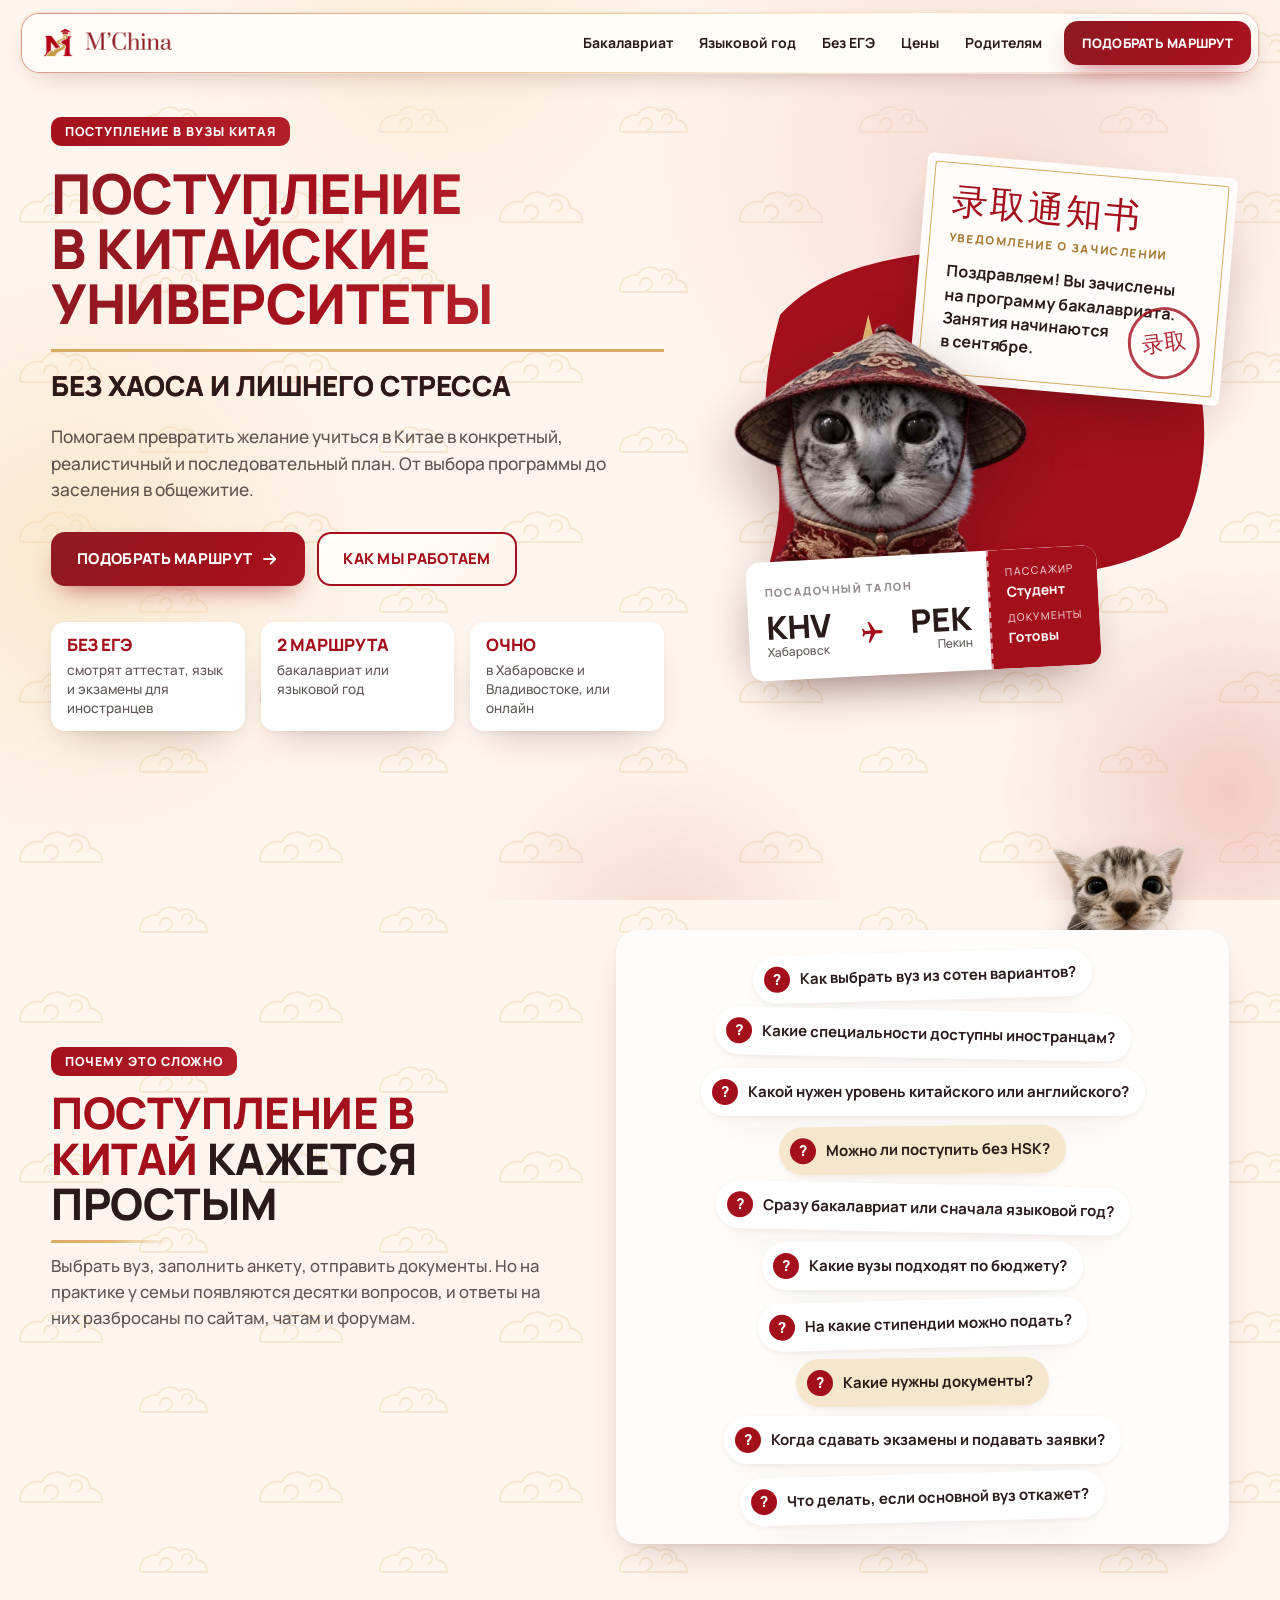
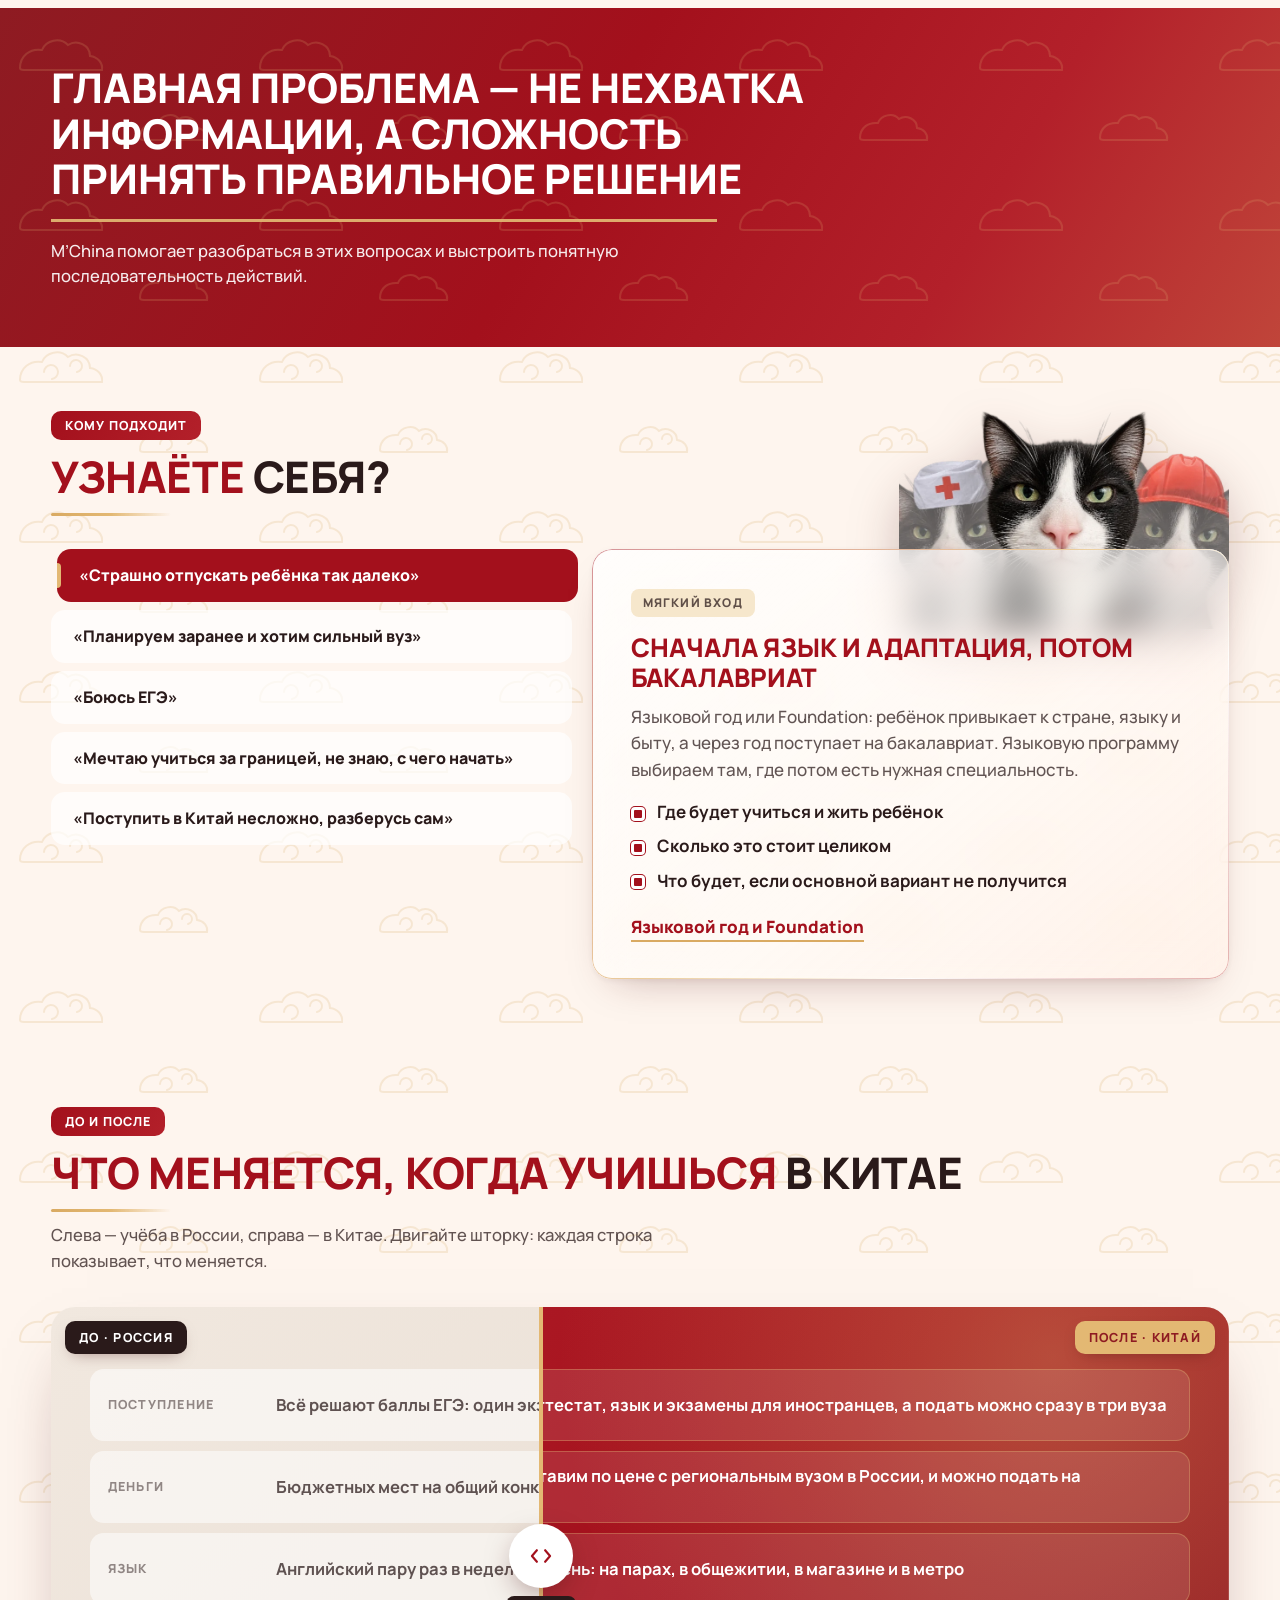
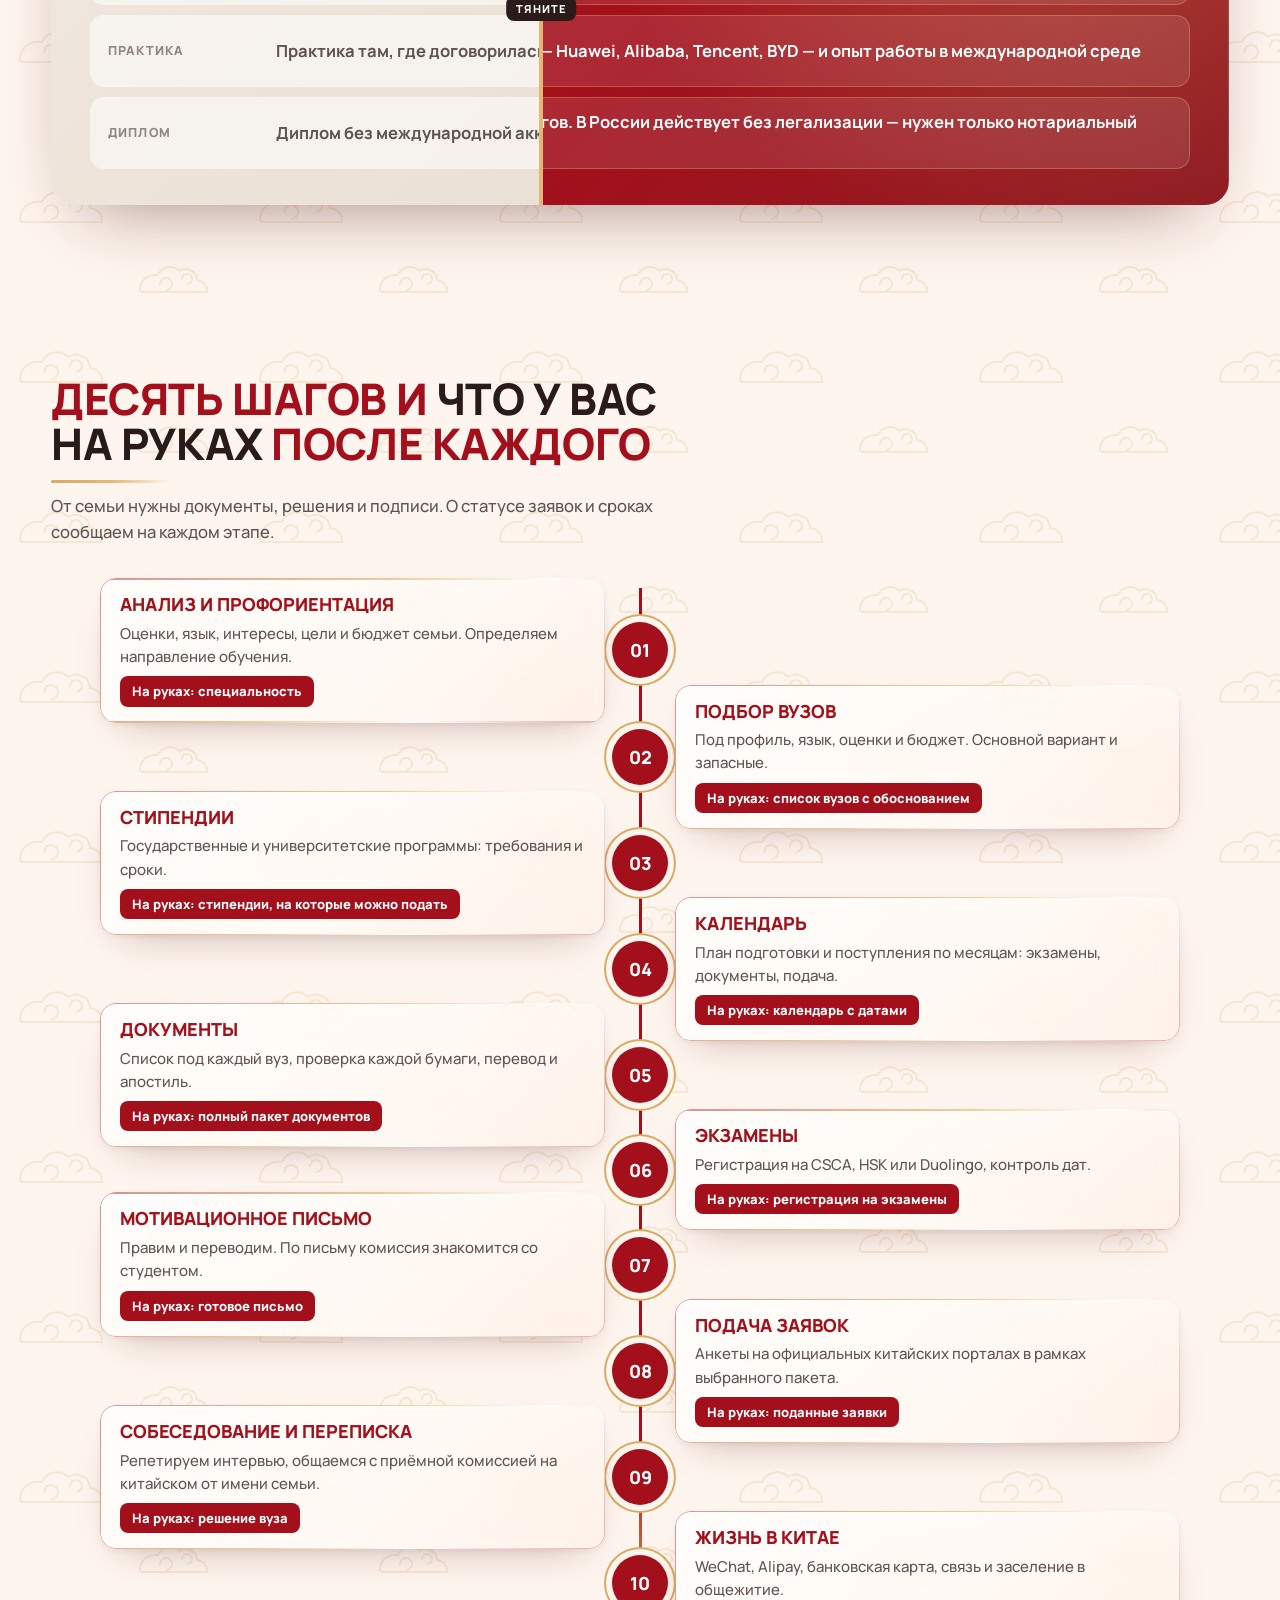
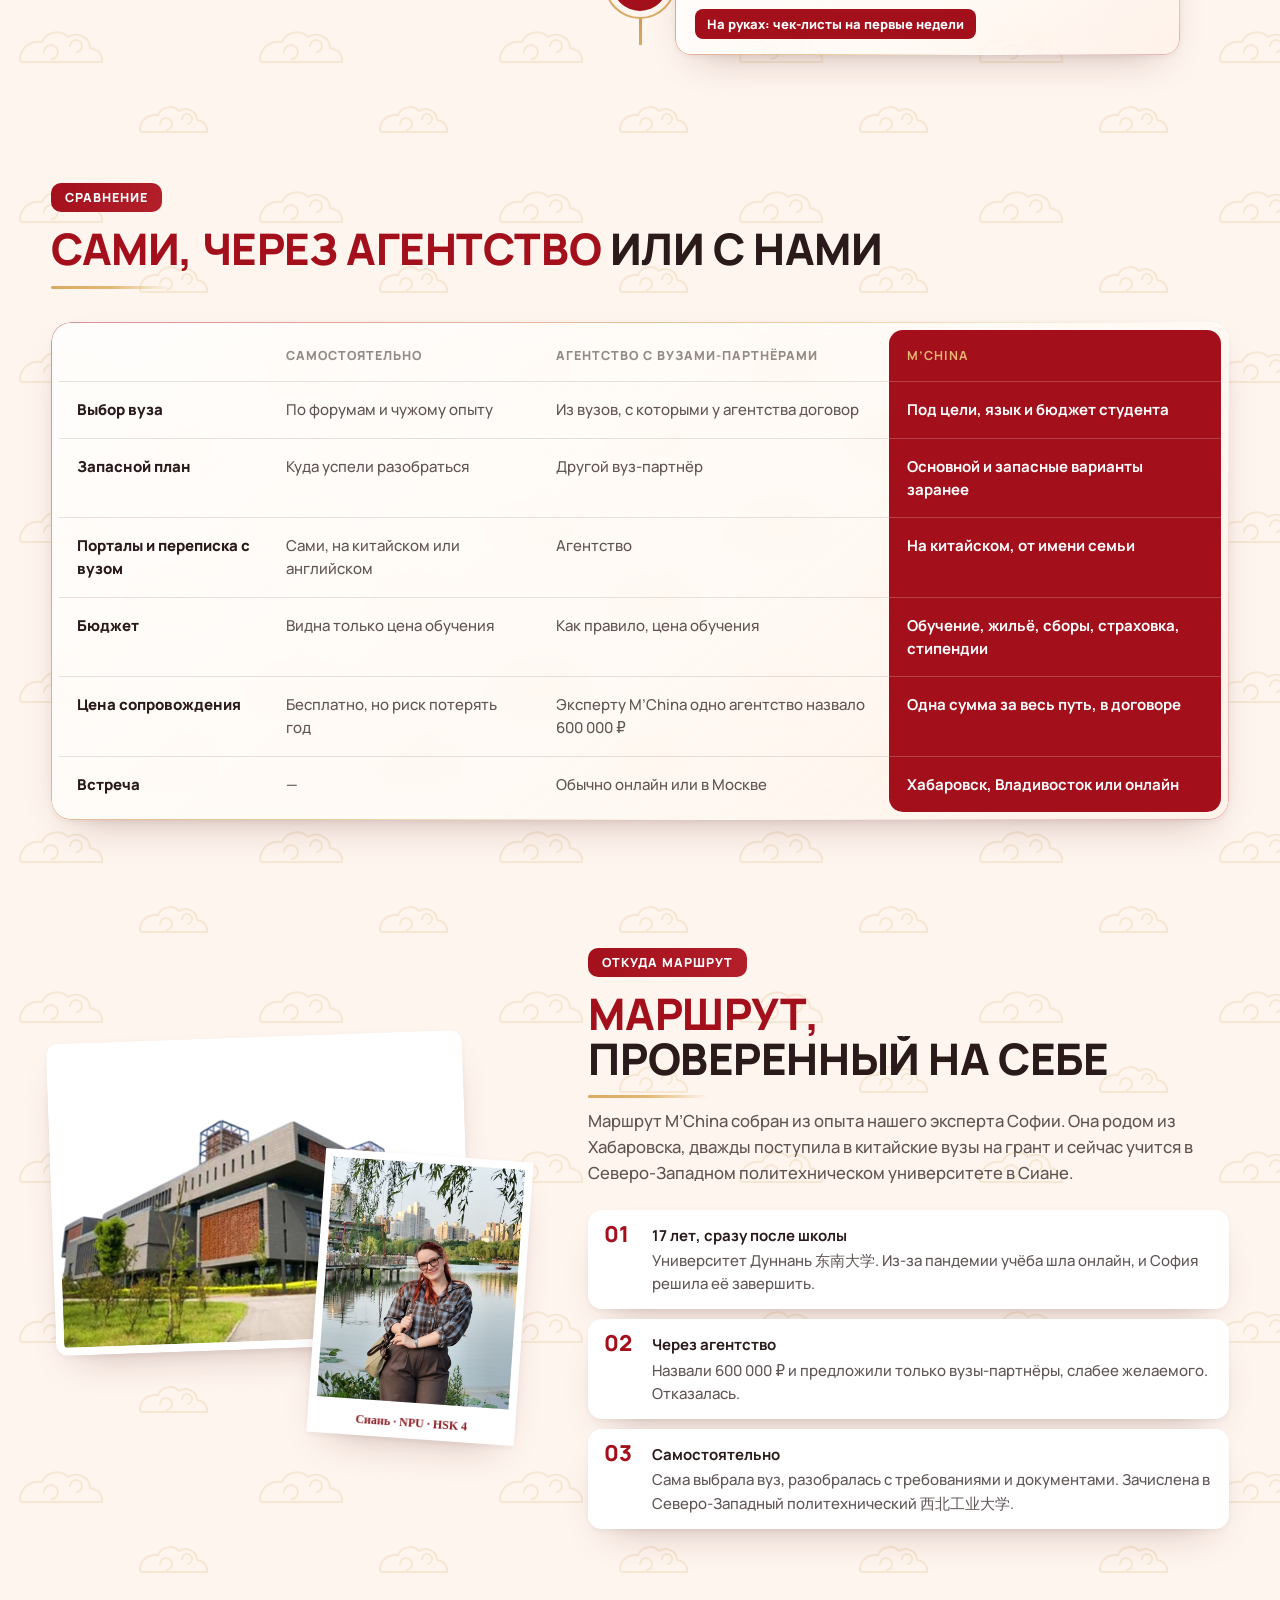
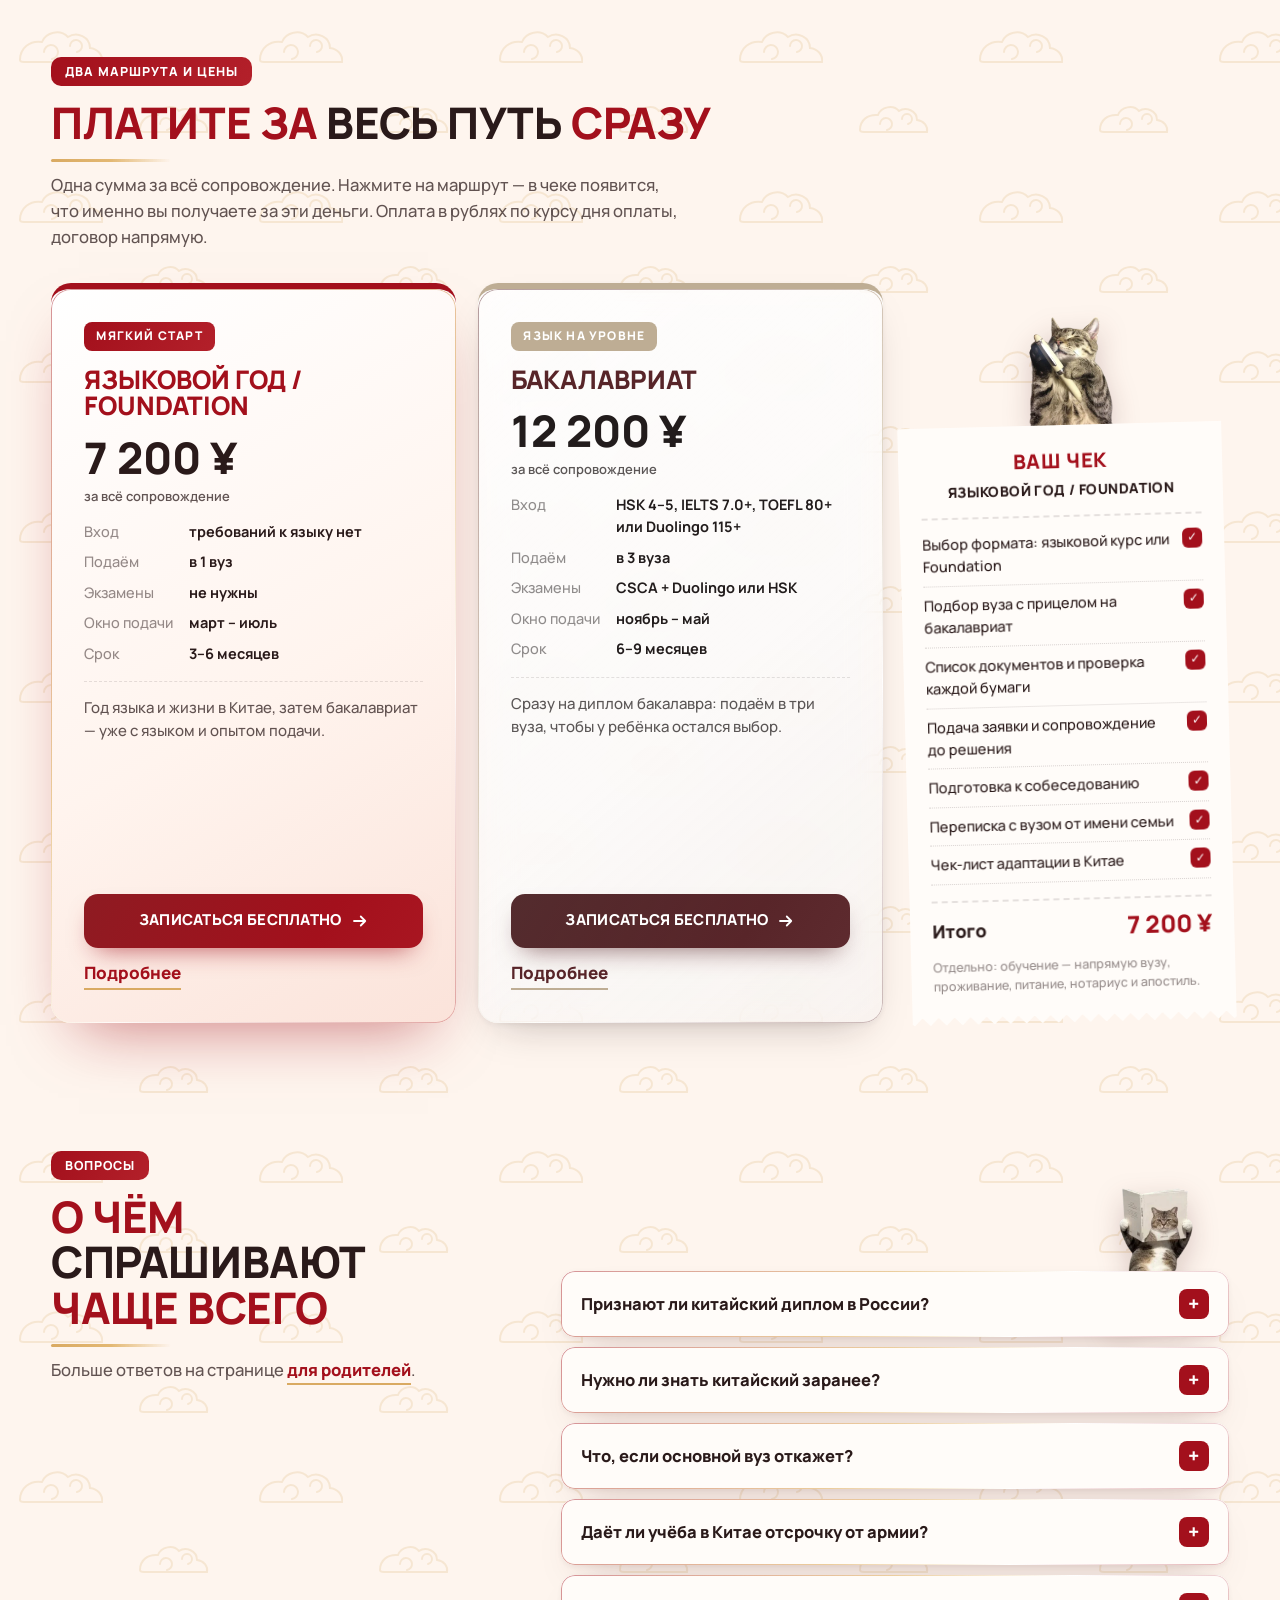
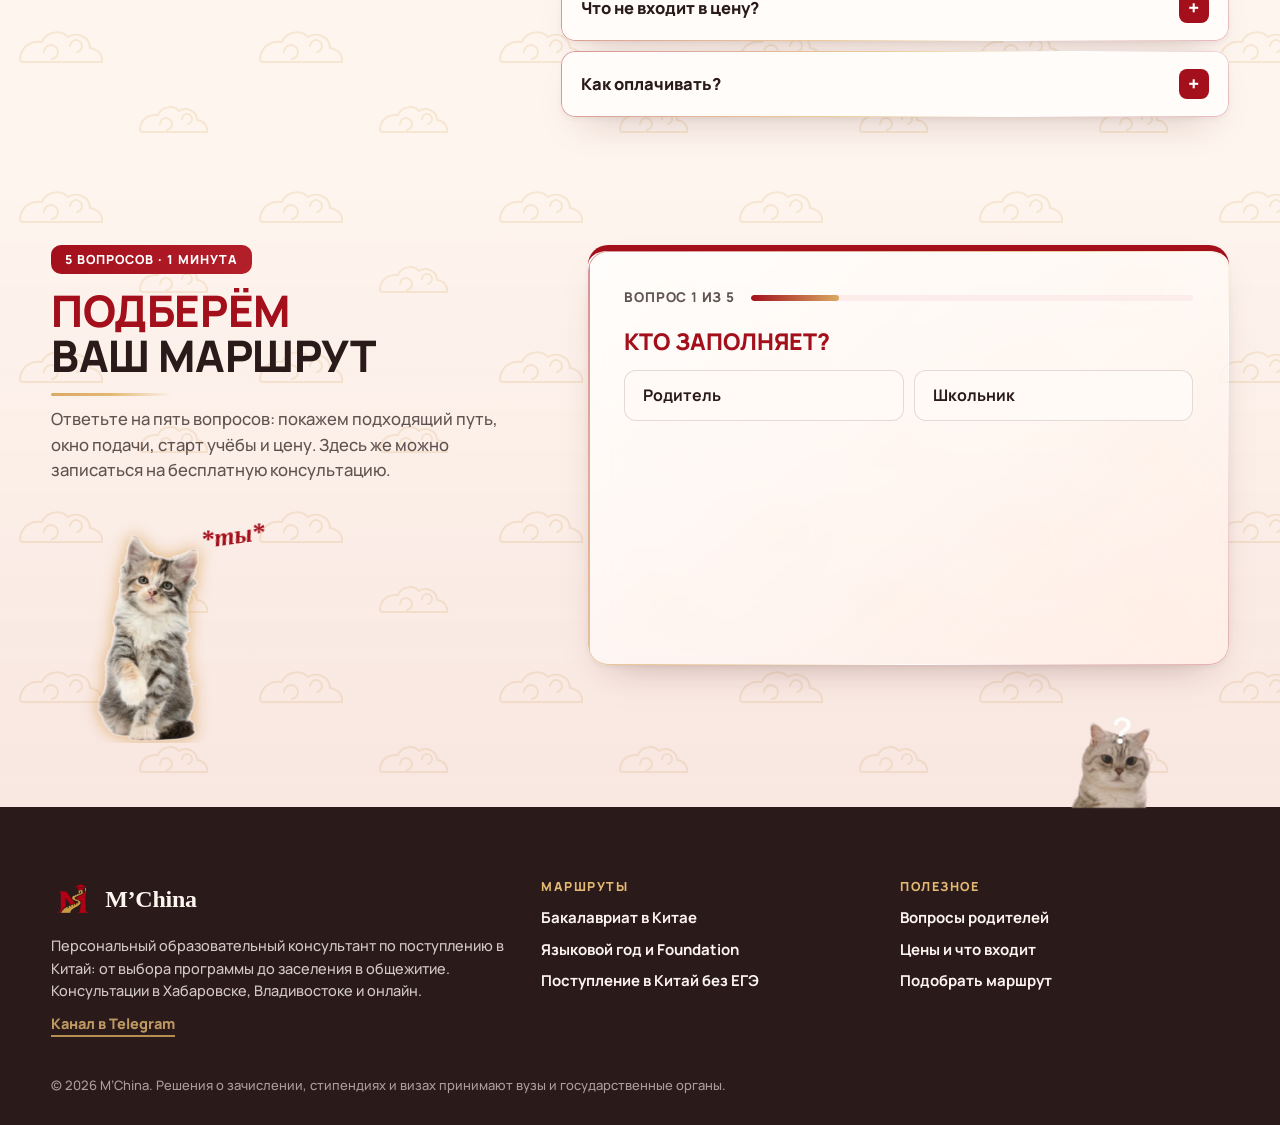
==== commit b91e938f: "Сайт M'China: котики без срезов, подписи «До / После», акцент на языковом годе, окно записи - Котики" ====
--- a/index.html
+++ b/index.html
@@ -98,7 +98,7 @@
       <p class="sec__lead" data-reveal>Выбрать вуз, заполнить анкету, отправить документы. Но на практике у семьи появляются десятки вопросов, и ответы на них разбросаны по сайтам, чатам и форумам.</p>
     </div>
     <div class="qwrap">
-    <img class="qcat" src="assets/img/kot-glaza.webp" alt="" width="240" height="218" loading="lazy">
+    <img class="peek qcat" src="assets/img/kot-glaza.webp" alt="" width="240" height="218" loading="lazy">
     <ul class="qcloud" data-reveal>
       <li>Как выбрать вуз из сотен вариантов?</li>
       <li>Какие специальности доступны иностранцам?</li>
@@ -184,11 +184,12 @@
     <div class="sec__head">
       <p class="eyebrow" data-reveal>До и после</p>
       <h2 class="h2 rw" id="ba-h">Что меняется, когда учишься <em>в Китае</em></h2>
-      <p class="sec__lead" data-reveal>Слева — путь, к которому привыкли. Потяните шторку и посмотрите, как те же пять пунктов выглядят при учёбе в Китае.</p>
-    </div>
-    <div class="ba" id="ba" style="--pos:100%" data-reveal>
+      <p class="sec__lead" data-reveal>Слева — учёба в России, справа — в Китае. Двигайте шторку: каждая строка показывает, что меняется.</p>
+    </div>
+    <div class="ba" id="ba" style="--pos:50%" data-reveal>
+      <span class="ba__side ba__side--l" aria-hidden="true">До · Россия</span>
+      <span class="ba__side ba__side--r" aria-hidden="true">После · Китай</span>
       <div class="ba__layer ba__before">
-        <p class="ba__cap">Учёба в России</p>
         <ul class="ba__list" aria-label="До: учёба в России">
           <li><span class="ba__k">Поступление</span><span class="ba__t">Всё решают баллы ЕГЭ: один экзамен в июне — и бюджетное место либо есть, либо нет</span></li>
           <li><span class="ba__k">Деньги</span><span class="ba__t">Бюджетных мест на общий конкурс всё меньше, платное обучение в сильном вузе — дорого</span></li>
@@ -198,7 +199,6 @@
         </ul>
       </div>
       <div class="ba__layer ba__after" aria-hidden="false">
-        <p class="ba__cap">Учёба в Китае</p>
         <ul class="ba__list" aria-label="После: учёба в Китае">
           <li><span class="ba__k">Поступление</span><span class="ba__t">Баллы ЕГЭ не нужны: смотрят аттестат, язык и экзамены для иностранцев, а подать можно сразу в три вуза</span></li>
           <li><span class="ba__k">Деньги</span><span class="ba__t">Год в сильном вузе Китая сопоставим по цене с региональным вузом в России, и можно подать на стипендии</span></li>
@@ -207,7 +207,7 @@
           <li><span class="ba__k">Диплом</span><span class="ba__t">Диплом вуза из мировых рейтингов. В России действует без легализации — нужен только нотариальный перевод</span></li>
         </ul>
       </div>
-      <div class="ba__handle" role="slider" tabindex="0" aria-label="Шторка: учёба в России или в Китае" aria-valuemin="0" aria-valuemax="100" aria-valuenow="100" aria-valuetext="видно: учёба в России">
+      <div class="ba__handle" role="slider" tabindex="0" aria-label="Шторка: учёба в России или в Китае" aria-valuemin="0" aria-valuemax="100" aria-valuenow="50" aria-valuetext="видно обе части">
         <span class="ba__knob"><svg viewBox="0 0 34 34"><path d="M12 10l-6 7 6 7M22 10l6 7-6 7"/></svg></span>
         <span class="ba__pull">Тяните</span>
       </div>
@@ -228,11 +228,11 @@
       <li data-reveal><span class="zig__n">02</span><div class="zig__card glass"><h3>Подбор вузов</h3><p>Под профиль, язык, оценки и бюджет. Основной вариант и запасные.</p><p class="zig__out">На руках: список вузов с обоснованием</p></div></li>
       <li data-reveal><span class="zig__n">03</span><div class="zig__card glass"><h3>Стипендии</h3><p>Государственные и университетские программы: требования и сроки.</p><p class="zig__out">На руках: стипендии, на которые можно подать</p></div></li>
       <li data-reveal><span class="zig__n">04</span><div class="zig__card glass"><h3>Календарь</h3><p>План подготовки и поступления по месяцам: экзамены, документы, подача.</p><p class="zig__out">На руках: календарь с датами</p></div></li>
-      <li data-reveal><span class="zig__n">05</span><div class="zig__card glass"><h3>Документы</h3><p>Список под каждый вуз, проверка каждой бумаги, перевод и апостиль.</p><p class="zig__out">На руках: полный пакет документов</p></div><img class="zig__cat" src="assets/img/kot-dokument.webp" alt="" width="190" height="286" loading="lazy"></li>
+      <li data-reveal><span class="zig__n">05</span><div class="zig__card glass"><h3>Документы</h3><p>Список под каждый вуз, проверка каждой бумаги, перевод и апостиль.</p><p class="zig__out">На руках: полный пакет документов</p></div></li>
       <li data-reveal><span class="zig__n">06</span><div class="zig__card glass"><h3>Экзамены</h3><p>Регистрация на CSCA, HSK или Duolingo, контроль дат.</p><p class="zig__out">На руках: регистрация на экзамены</p></div></li>
       <li data-reveal><span class="zig__n">07</span><div class="zig__card glass"><h3>Мотивационное письмо</h3><p>Правим и переводим. По письму комиссия знакомится со студентом.</p><p class="zig__out">На руках: готовое письмо</p></div></li>
       <li data-reveal><span class="zig__n">08</span><div class="zig__card glass"><h3>Подача заявок</h3><p>Анкеты на официальных китайских порталах в рамках выбранного пакета.</p><p class="zig__out">На руках: поданные заявки</p></div></li>
-      <li data-reveal><span class="zig__n">09</span><div class="zig__card glass"><h3>Собеседование и переписка</h3><p>Репетируем интервью, общаемся с приёмной комиссией на китайском от имени семьи.</p><p class="zig__out">На руках: решение вуза</p></div><img class="zig__cat" src="assets/img/kot-telefon.webp" alt="" width="190" height="262" loading="lazy"></li>
+      <li data-reveal><span class="zig__n">09</span><div class="zig__card glass"><h3>Собеседование и переписка</h3><p>Репетируем интервью, общаемся с приёмной комиссией на китайском от имени семьи.</p><p class="zig__out">На руках: решение вуза</p></div></li>
       <li data-reveal><span class="zig__n">10</span><div class="zig__card glass"><h3>Жизнь в Китае</h3><p>WeChat, Alipay, банковская карта, связь и заселение в общежитие.</p><p class="zig__out">На руках: чек-листы на первые недели</p></div></li>
     </ol>
   </div>
@@ -291,10 +291,29 @@
     <div class="sec__head">
       <p class="eyebrow" data-reveal>Два маршрута и цены</p>
       <h2 class="h2 rw" id="routes-h">Платите за <em>весь путь</em> сразу</h2>
-      <p class="sec__lead" data-reveal>В цену входят все этапы сопровождения выбранного пакета. Обучение, проживание, перевод и апостиль оплачиваются отдельно. Оплата в рублях по курсу дня оплаты, договор заключаем напрямую.</p>
-    </div>
-    <div class="plans">
-      <article class="plan glass" data-reveal>
+      <p class="sec__lead" data-reveal>Одна сумма за всё сопровождение. Нажмите на маршрут — в чеке появится, что именно вы получаете за эти деньги. Оплата в рублях по курсу дня оплаты, договор напрямую.</p>
+    </div>
+    <div class="plans" id="plans">
+      <article class="plan plan--lang glass is-active" data-plan="lang" data-reveal>
+        <button class="plan__pick" type="button" aria-pressed="true">Показать чек: языковой год</button>
+        <span class="plan__tag">Мягкий старт</span>
+        <h3>Языковой год / Foundation</h3>
+        <p class="plan__price"><span data-price="lang">7 200</span> ¥<small>за всё сопровождение</small></p>
+        <dl>
+          <dt>Вход</dt><dd>требований к языку нет</dd>
+          <dt>Подаём</dt><dd>в 1 вуз</dd>
+          <dt>Экзамены</dt><dd>не нужны</dd>
+          <dt>Окно подачи</dt><dd>март – июль</dd>
+          <dt>Срок</dt><dd>3–6 месяцев</dd>
+        </dl>
+        <p class="plan__line">Год языка и жизни в Китае, затем бакалавриат — уже с языком и опытом подачи.</p>
+        <div class="plan__btns">
+          <button class="btn btn--ink" type="button" data-lead="Языковой год / Foundation">Записаться бесплатно <svg class="ico"><use href="#i-arr"/></svg></button>
+          <a class="link" href="yazykovoy-god.html">Подробнее</a>
+        </div>
+      </article>
+      <article class="plan plan--bach glass" data-plan="bach" data-reveal style="--rd:.1s">
+        <button class="plan__pick" type="button" aria-pressed="false">Показать чек: бакалавриат</button>
         <span class="plan__tag">Язык на уровне</span>
         <h3>Бакалавриат</h3>
         <p class="plan__price"><span data-price="bach">12 200</span> ¥<small>за всё сопровождение</small></p>
@@ -305,55 +324,22 @@
           <dt>Окно подачи</dt><dd>ноябрь – май</dd>
           <dt>Срок</dt><dd>6–9 месяцев</dd>
         </dl>
-        <ul class="plan__inc">
-          <li>Профориентация и выбор специальности</li>
-          <li>Подбор трёх вузов и стипендий</li>
-          <li>Документы: проверка, перевод и апостиль</li>
-          <li>Регистрация на CSCA, Duolingo или HSK</li>
-          <li>Редактирование и перевод мотивационного письма</li>
-          <li>Репетиция собеседования</li>
-          <li>Заявки на китайских порталах</li>
-          <li>Переписка с приёмной комиссией на китайском</li>
-          <li>Чек-листы по жизни в Китае</li>
-        </ul>
-        <a class="link" href="bakalavriat.html">Подробнее о бакалавриате</a>
+        <p class="plan__line">Сразу на диплом бакалавра: подаём в три вуза, чтобы у ребёнка остался выбор.</p>
+        <div class="plan__btns">
+          <button class="btn btn--ink" type="button" data-lead="Бакалавриат">Записаться бесплатно <svg class="ico"><use href="#i-arr"/></svg></button>
+          <a class="link" href="bakalavriat.html">Подробнее</a>
+        </div>
       </article>
-      <article class="plan plan--b glass" data-reveal style="--rd:.1s">
-        <span class="plan__tag">Язык с нуля</span>
-        <h3>Языковой год / Foundation</h3>
-        <p class="plan__price"><span data-price="lang">7 200</span> ¥<small>за всё сопровождение</small></p>
-        <dl>
-          <dt>Вход</dt><dd>требований к языку нет</dd>
-          <dt>Подаём</dt><dd>в 1 вуз</dd>
-          <dt>Экзамены</dt><dd>не нужны</dd>
-          <dt>Окно подачи</dt><dd>март – июль</dd>
-          <dt>Срок</dt><dd>3–6 месяцев</dd>
-        </dl>
-        <ul class="plan__inc">
-          <li>Выбор формата: языковой курс или Foundation</li>
-          <li>Подбор вуза с прицелом на бакалавриат</li>
-          <li>Документы: проверка, перевод, нотариат и апостиль</li>
-          <li>Подача заявки и сопровождение до решения</li>
-          <li>Подготовка к собеседованию, если оно есть</li>
-          <li>Переписка с приёмной комиссией</li>
-          <li>Чек-лист адаптации: платежи, карта, связь, быт</li>
-        </ul>
-        <a class="link" href="yazykovoy-god.html">Подробнее о языковом годе</a>
-      </article>
-    <aside class="receipt" data-reveal aria-label="Что входит в бюджет семьи">
-      <p class="receipt__h">Бюджет учёбы в Китае</p>
-      <p class="receipt__sub">кроме сопровождения считаем весь бюджет семьи под выбранные вузы</p>
-      <ul>
-        <li><span>Обучение</span><i></i><b>✓</b></li>
-        <li><span>Проживание</span><i></i><b>✓</b></li>
-        <li><span>Питание</span><i></i><b>✓</b></li>
-        <li><span>Регистрационные сборы</span><i></i><b>✓</b></li>
-        <li><span>Страховка</span><i></i><b>✓</b></li>
-        <li><span>Дополнительные расходы</span><i></i><b>✓</b></li>
-        <li class="receipt__minus"><span>Стипендии</span><i></i><b>−</b></li>
-      </ul>
-      <p class="receipt__total"><span>Итог</span><b>понятен до подачи</b></p>
-    </aside>
+      <div class="receipt-wrap" data-reveal style="--rd:.2s">
+        <img class="peek peek--receipt" src="assets/img/kot-telefon.webp" alt="" width="190" height="262" loading="lazy">
+        <aside class="receipt" aria-live="polite" aria-label="Пример чека">
+          <p class="receipt__h">Ваш чек</p>
+          <p class="receipt__sub" id="rc-name">Языковой год / Foundation</p>
+          <ul id="rc-items"></ul>
+          <p class="receipt__total"><span>Итого</span><b id="rc-total">7 200 ¥</b></p>
+          <p class="receipt__note" id="rc-note">Отдельно: обучение — напрямую вузу, проживание, нотариус и апостиль.</p>
+        </aside>
+      </div>
     </div>
   </div>
 </section>
@@ -366,7 +352,8 @@
       <h2 class="h2 rw" id="faq-h">О чём <em>спрашивают</em> чаще всего</h2>
       <p class="sec__lead" data-reveal>Больше ответов на странице <a class="link" href="roditelyam.html">для родителей</a>.</p>
     </div>
-    <div class="faq">
+    <div class="faq faq--cat">
+      <img class="peek peek--faq" src="assets/img/kot-dokument.webp" alt="" width="190" height="286" loading="lazy">
       <details class="glass"><summary>Признают ли китайский диплом в России?</summary><p>Да. Россия и Китай с 1995 года взаимно признают документы об образовании. Китайский диплом действует в России без легализации, нужен только перевод с нотариальным заверением.</p></details>
       <details class="glass"><summary>Нужно ли знать китайский заранее?</summary><p>Для языкового года нет: язык учат на месте. Для бакалавриата нужен HSK 4–5 или английский: IELTS 7.0+, TOEFL 80+ или Duolingo 115+.</p></details>
       <details class="glass"><summary>Что, если основной вуз откажет?</summary><p>Поэтому на бакалавриат подаём сразу в три вуза и заранее готовим запасные варианты. Если не прошли никуда, остаётся языковой год и повторная подача через год, уже с языком и опытом.</p></details>
@@ -504,6 +491,47 @@
 </section>
 
 </main>
+<dialog class="modal" id="lead-modal" aria-labelledby="lm-h">
+  <form class="modal__box glass" id="lm-form" novalidate>
+    <button class="modal__x" type="button" id="lm-close" aria-label="Закрыть">×</button>
+    <div id="lm-fields">
+      <p class="eyebrow">Бесплатная консультация</p>
+      <h3 class="modal__h" id="lm-h">Записаться на консультацию</h3>
+      <p class="modal__sub">Маршрут: <b id="lm-route">—</b>. Свяжемся в течение рабочего дня и подберём время.</p>
+      <div class="row">
+        <div class="field"><label for="lm-name">Как вас зовут</label><input class="inp" id="lm-name" name="name" autocomplete="name" aria-describedby="lm-e-name"><p class="err" id="lm-e-name"></p></div>
+        <div class="field"><label for="lm-contact">Телефон или ник</label><input class="inp" id="lm-contact" name="contact" autocomplete="tel" placeholder="+7 900 000-00-00 или @ник" aria-describedby="lm-e-contact"><p class="err" id="lm-e-contact"></p></div>
+      </div>
+      <fieldset class="field fs">
+        <legend class="fs-legend">Где удобнее общаться</legend>
+        <div class="pills">
+          <label><input type="radio" name="channel" value="Telegram" checked><span>Telegram</span></label>
+          <label><input type="radio" name="channel" value="MAX"><span>MAX</span></label>
+          <label><input type="radio" name="channel" value="WhatsApp"><span>WhatsApp</span></label>
+          <label><input type="radio" name="channel" value="Звонок"><span>Звонок</span></label>
+        </div>
+      </fieldset>
+      <fieldset class="field fs">
+        <legend class="fs-legend">Город</legend>
+        <div class="pills" id="lm-city" aria-describedby="lm-e-city">
+          <label><input type="radio" name="city" value="Хабаровск"><span>Хабаровск</span></label>
+          <label><input type="radio" name="city" value="Владивосток"><span>Владивосток</span></label>
+          <label><input type="radio" name="city" value="Другой город"><span>Другой город</span></label>
+        </div>
+        <p class="err" id="lm-e-city"></p>
+      </fieldset>
+      <div class="field"><label class="check"><input type="checkbox" id="lm-consent" name="consent" aria-describedby="lm-e-consent"><span>Согласен на обработку персональных данных. Контакты третьим лицам не передаём.</span></label><p class="err" id="lm-e-consent"></p></div>
+      <button class="btn btn--ink lead__btn" type="submit">Записаться <svg class="ico"><use href="#i-arr"/></svg></button>
+    </div>
+    <div class="success" id="lm-ok" role="status" tabindex="-1" hidden>
+      <svg class="ico"><use href="#i-lotus"/></svg>
+      <h3>Заявка у нас</h3>
+      <p id="lm-ok-text">Свяжемся в течение рабочего дня.</p>
+      <p class="fine">Демо-версия страницы: отправка заявок подключается отдельно.</p>
+    </div>
+  </form>
+</dialog>
+
 <footer class="foot">
   <img class="foot__cat" src="assets/img/kot-vyglyadyvaet.webp" alt="" width="210" height="213" loading="lazy">
   <div class="wrap foot__grid">
--- a/assets/site.css
+++ b/assets/site.css
@@ -568,3 +568,105 @@
   .quiz__cat span{font-size:20px;right:auto;left:-38px;top:8px}
   .logo__img{height:36px}
 }
+
+/* ══ версия 7 (25.11.2026): котики без срезов, подписи шторки, цены с акцентом, окно записи ══ */
+
+/* «До» слева, «После» справа — видно сразу */
+.ba__side{position:absolute;top:14px;z-index:6;padding:7px 14px;border-radius:10px;font-size:12.5px;font-weight:900;letter-spacing:.1em;text-transform:uppercase;pointer-events:none;box-shadow:0 6px 16px -8px rgba(70,15,15,.5)}
+.ba__side--l{left:14px;background:var(--ink);color:#fff}
+.ba__side--r{right:14px;background:var(--gold-2);color:var(--red-d)}
+.ba__layer{padding-top:62px}
+
+/* котики вырезаны по грудь: ровный срез всегда прячем за край карточки — котик «выглядывает» */
+.peek{position:absolute;z-index:0;height:auto;pointer-events:none;filter:drop-shadow(0 10px 14px rgba(70,15,15,.2))}
+/* облако вопросов — в панели, котик выглядывает из-за её верхнего края */
+.qwrap{position:relative;padding-top:96px}
+.qwrap .qcloud{position:relative;z-index:1;padding:22px;border-radius:22px;background:#FFFCF9;box-shadow:var(--shadow)}
+.qcat{position:absolute;right:34px;top:0;width:150px;rotate:0deg;z-index:0}
+/* котик с листом — над списком вопросов */
+.faq--cat{position:relative;padding-top:120px}
+.faq--cat details{position:relative;z-index:1;background:#FFFCF9;-webkit-backdrop-filter:none;backdrop-filter:none}
+.peek--faq{right:24px;top:0;width:118px}
+/* котик с телефоном — над чеком */
+.receipt-wrap{position:relative;padding-top:112px}
+.receipt-wrap .receipt{position:relative;z-index:1}
+.peek--receipt{left:50%;translate:-50% 0;top:0;width:104px}
+
+/* первый экран: низ котика закрывает посадочный талон */
+.hero__cat{left:0;bottom:64px;width:62%}
+.ticket{left:4%;right:auto;bottom:4%;width:min(360px,70%);rotate:-3deg}
+
+/* страница «Языковой год»: котик в арке, срез совпадает с её нижним краем */
+.page-hero__art--cat{max-width:320px;padding:28px 24px 0;border-radius:180px 180px 24px 24px;overflow:hidden;background:radial-gradient(circle at 50% 20%,rgba(227,184,115,.45),transparent 60%),linear-gradient(160deg,var(--red-2),var(--red-d));filter:none;box-shadow:var(--shadow)}
+.page-hero__art--cat img{display:block;width:100%;margin-bottom:-2px}
+
+/* ── цены: языковой год ярко, бакалавриат приглушён до нажатия ── */
+.plans{grid-template-columns:minmax(0,1fr) minmax(0,1fr) minmax(0,.8fr);align-items:stretch}
+.plan{position:relative;transition:opacity .35s,filter .35s,transform .35s var(--ease),box-shadow .35s}
+.plan:not(.is-active){opacity:.5;filter:saturate(.35);transform:scale(.97);cursor:pointer}
+.plan:not(.is-active):hover{opacity:.78;filter:saturate(.7)}
+.plan.is-active{box-shadow:0 30px 60px -28px rgba(163,16,28,.55),inset 0 1px 0 #fff}
+.plan--lang.is-active{background:linear-gradient(150deg,#fff 0%,#FFF4EE 55%,#FBE3DA 100%)}
+.plan--lang{border-top-color:var(--red)}
+.plan--bach{border-top-color:var(--gold)}
+.plan--bach .plan__tag{background:var(--gold);color:#fff}
+.plan--lang .plan__tag{background:linear-gradient(120deg,var(--red),var(--red-2));color:#fff}
+.plan__pick{position:absolute;inset:0;z-index:0;opacity:0;border:0;background:none;cursor:pointer}
+.plan.is-active .plan__pick{pointer-events:none}
+.plan>*:not(.plan__pick){position:relative;z-index:1}
+.plan:not(.is-active)>*:not(.plan__pick){pointer-events:none}
+.plan:not(.is-active) .plan__btns{pointer-events:auto}
+.plan dl{font-size:14.5px}
+.plan__line{margin:0;padding-top:14px;border-top:1px dashed var(--line);font-size:15px;color:var(--ink-2)}
+.plan__btns{display:flex;flex-direction:column;align-items:flex-start;gap:12px;margin-top:auto}
+.plan__btns .btn{width:100%}
+
+/* чек: пример того, что семья получает за цену */
+.receipt{font-family:var(--f-text);rotate:-1.5deg;padding:24px 22px 30px;max-width:none}
+.receipt__h{font-size:20px;letter-spacing:.04em}
+.receipt__sub{margin:6px 0 14px;font-size:14px;font-weight:800;color:var(--ink);text-transform:uppercase;letter-spacing:.03em}
+.receipt ul{gap:8px;font-size:14.5px}
+.receipt li{display:grid;grid-template-columns:1fr auto;gap:10px;align-items:start;padding-bottom:7px;border-bottom:1px dotted rgba(42,26,26,.18)}
+.receipt li b{display:grid;place-items:center;width:20px;height:20px;border-radius:6px;background:var(--red);color:#fff;font-size:12px}
+.receipt__total{font-size:18px;align-items:baseline}
+.receipt__total b{font:900 24px/1 var(--f-head)}
+.receipt__note{margin:12px 0 0;font-size:12.5px;color:var(--ink-3)}
+.receipt.is-print ul li{animation:qin .45s var(--ease) both}
+.receipt.is-print ul li:nth-child(2){animation-delay:.04s}.receipt.is-print ul li:nth-child(3){animation-delay:.08s}
+.receipt.is-print ul li:nth-child(4){animation-delay:.12s}.receipt.is-print ul li:nth-child(5){animation-delay:.16s}
+.receipt.is-print ul li:nth-child(6){animation-delay:.2s}.receipt.is-print ul li:nth-child(7){animation-delay:.24s}
+.receipt.is-print ul li:nth-child(n+8){animation-delay:.28s}
+
+/* ── всплывающее окно записи ── */
+.modal{padding:0;border:0;background:transparent;max-width:min(620px,calc(100% - 24px));width:100%;max-height:calc(100% - 24px)}
+.modal::backdrop{background:rgba(42,26,26,.55);-webkit-backdrop-filter:blur(4px);backdrop-filter:blur(4px)}
+.modal[open]{animation:qin .35s var(--ease)}
+.modal__box{padding:clamp(22px,3vw,34px);border-radius:22px;background:linear-gradient(150deg,#fff,#FFF6F1);overflow:auto}
+.modal__x{position:absolute;right:12px;top:12px;z-index:3;width:40px;height:40px;border:0;border-radius:12px;background:var(--red-tint);color:var(--red);font-size:24px;line-height:1;cursor:pointer}
+.modal__h{margin:14px 0 8px;font:900 clamp(22px,2.4vw,30px)/1.1 var(--f-head);text-transform:uppercase;color:var(--red)}
+.modal__sub{margin:0 0 18px;color:var(--ink-2)}
+
+@media (max-width:1100px){
+  .plans{grid-template-columns:repeat(2,minmax(0,1fr))}
+  .receipt-wrap{grid-column:1/-1;max-width:420px;width:100%;justify-self:center}
+}
+@media (max-width:900px){
+  .plans{grid-template-columns:minmax(0,1fr)}
+  .plan:not(.is-active){transform:none}
+  .plan--lang{order:1}.receipt-wrap{order:2;max-width:none}.plan--bach{order:3}
+  .page-hero__art--cat{max-width:230px}
+  .who__cats{position:relative;z-index:0;margin:-6px 0 -40px auto}
+  .tabs{position:relative;z-index:1}
+  .tabs__tab{background:rgba(255,252,249,.96)}
+  .qcat{position:absolute;display:block;width:120px;margin:0;right:20px}
+  .qwrap{padding-top:78px}
+}
+@media (max-width:640px){
+  .hero__cat{width:64%;bottom:58px}
+  .ticket{width:80%;left:2%}
+  .ba__side{top:10px;font-size:11px;padding:6px 10px}
+  .ba__side--l{left:10px}.ba__side--r{right:10px}
+  .ba__layer{padding-top:52px}
+  .faq--cat{padding-top:100px}
+  .peek--faq{width:96px}
+}
